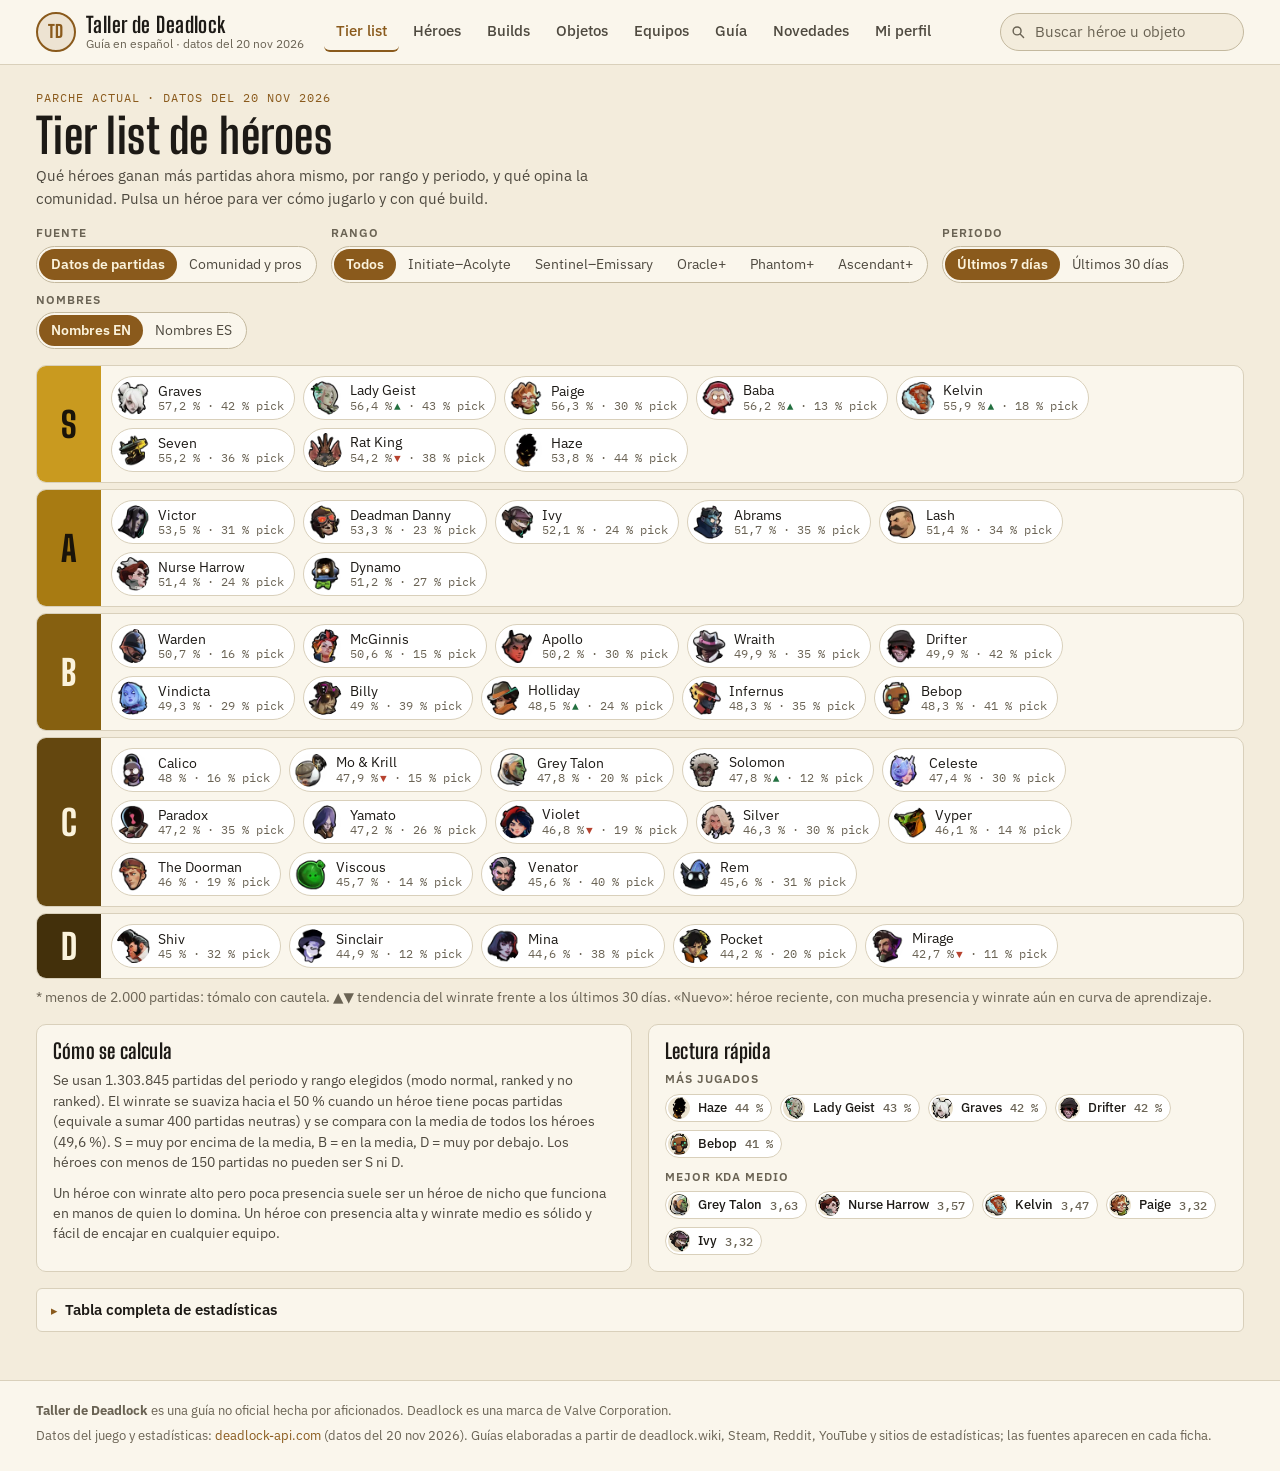
==== index.html @ c569f7ab "Datos del 2026-11-20" ====
<!doctype html>
<html lang="es">
<head>
<meta charset="utf-8">
<meta name="viewport" content="width=device-width, initial-scale=1, viewport-fit=cover">
<style>:root{padding-top:env(safe-area-inset-top,0px);padding-bottom:env(safe-area-inset-bottom,0px)}body{margin:0}img{max-width:100%}[hidden]{display:none!important}</style>
<title>Taller de Deadlock</title>
<link rel="icon" href="assets/icono.ico">
<meta name="description" content="Tier list, builds, composiciones de equipo y guías de héroes de Deadlock en español, con datos del parche actual.">
<link rel="preconnect" href="https://fonts.googleapis.com">
<link rel="preconnect" href="https://fonts.gstatic.com" crossorigin>
<!-- Fuentes sin bloquear el pintado: se aplican al llegar (con display=swap) -->
<link rel="preload" as="style" href="https://fonts.googleapis.com/css2?family=Big+Shoulders+Display:wght@500;600;700;800&family=IBM+Plex+Sans:ital,wght@0,400;0,500;0,600;1,400&family=IBM+Plex+Mono:wght@400;500&display=swap" onload="this.onload=null;this.rel='stylesheet'">
<noscript><link rel="stylesheet" href="https://fonts.googleapis.com/css2?family=Big+Shoulders+Display:wght@500;600;700;800&family=IBM+Plex+Sans:ital,wght@0,400;0,500;0,600;1,400&family=IBM+Plex+Mono:wght@400;500&display=swap"></noscript>
<style>
/* ============================================================
   Taller de Deadlock — estilos
   Concepto: tablero de taller noir años 30: tinta verde-negra, latón y pergamino.
   Los tres colores de las categorías del juego (arma, vitalidad, espíritu) son
   identidad fija y siempre van acompañados de texto o icono.
   ============================================================ */
:root {
  color-scheme: dark;
  --bg: #121715;
  --bg-2: #181f1c;
  --bg-3: #212a26;
  --bg-4: #2a3530;
  --linea: #2e3a34;
  --linea-2: #3b4942;
  --fg: #ece4d2;
  --fg-2: #bdb5a4;
  --fg-3: #9a9482;
  --laton: #d9ad4e;
  --laton-2: #f0c972;
  --laton-bg: rgba(217, 173, 78, 0.12);
  --cobre: #c4703d;
  --arma: #c97d2d;
  --vit: #2a9c8c;
  --esp: #9a7de3;
  --arma-bg: rgba(201, 125, 45, 0.16);
  --vit-bg: rgba(42, 156, 140, 0.16);
  --esp-bg: rgba(154, 125, 227, 0.16);
  --tier-s: #e8bd55;
  --tier-a: #c99a3e;
  --tier-b: #a97f36;
  --tier-c: #86652f;
  --tier-d: #64502a;
  --tier-fg-claro: #1a1409;
  --sobre-laton: #1a1409;
  --tier-b-fg: #1a1409;
  --tier-fg-oscuro: #f3e7c6;
  --ok: #58b27a;
  --aviso: #d9a441;
  --mal: #dc735f;
  --sombra: 0 10px 30px rgba(0, 0, 0, 0.35);
  --icono-bg: #1b221e;
  --movil: #6f9cf2;
  --movil-bg: rgba(111, 156, 242, 0.16);
  --radio: 10px;
  --radio-s: 6px;
  --f-display: 'Big Shoulders Display', 'Oswald', 'Arial Narrow', Impact, sans-serif;
  --f-body: 'IBM Plex Sans', 'Segoe UI', system-ui, -apple-system, sans-serif;
  --f-mono: 'IBM Plex Mono', ui-monospace, 'Cascadia Mono', Consolas, monospace;
  --ancho: 1240px;
  --barra-alto: 64px;
}
@media (prefers-color-scheme: light) {
  :root:not([data-theme="dark"]) {
    color-scheme: light;
    --bg: #f3ecdc; --bg-2: #faf6ec; --bg-3: #ffffff; --bg-4: #ebe3d0;
    --linea: #d9d0bb; --linea-2: #c4b99f;
    --fg: #1d1a16; --fg-2: #4e493f; --fg-3: #6a6354;
    --laton: #8a5a1c; --laton-2: #6e4612; --laton-bg: rgba(138, 90, 28, 0.12);
    --cobre: #a3542a;
    --arma: #b85a0a; --vit: #0a8a5c; --esp: #6a3fc4;
    --arma-bg: rgba(184, 90, 10, 0.12); --vit-bg: rgba(10, 138, 92, 0.12); --esp-bg: rgba(106, 63, 196, 0.12);
    --tier-s: #c99a1f; --tier-a: #a87b12; --tier-b: #866010; --tier-c: #64470f; --tier-d: #43300b;
    --tier-fg-claro: #1a1409; --tier-fg-oscuro: #fbf3dc; --sobre-laton: #fbf3dc; --tier-b-fg: #fbf3dc;
    --movil: #2d5fc4; --movil-bg: rgba(45, 95, 196, 0.12);
    --ok: #237040; --aviso: #8f6210; --mal: #b7432f;
    --sombra: 0 10px 30px rgba(60, 40, 10, 0.12);
  }
}
:root[data-theme="light"] {
  color-scheme: light;
  --bg: #f3ecdc; --bg-2: #faf6ec; --bg-3: #ffffff; --bg-4: #ebe3d0;
  --linea: #d9d0bb; --linea-2: #c4b99f;
  --fg: #1d1a16; --fg-2: #4e493f; --fg-3: #6a6354;
  --laton: #8a5a1c; --laton-2: #6e4612; --laton-bg: rgba(138, 90, 28, 0.12);
  --cobre: #a3542a;
  --arma: #b85a0a; --vit: #0a8a5c; --esp: #6a3fc4;
  --arma-bg: rgba(184, 90, 10, 0.12); --vit-bg: rgba(10, 138, 92, 0.12); --esp-bg: rgba(106, 63, 196, 0.12);
  --tier-s: #c99a1f; --tier-a: #a87b12; --tier-b: #866010; --tier-c: #64470f; --tier-d: #43300b;
  --tier-fg-claro: #1a1409; --tier-fg-oscuro: #fbf3dc; --sobre-laton: #fbf3dc; --tier-b-fg: #fbf3dc;
  --movil: #2d5fc4; --movil-bg: rgba(45, 95, 196, 0.12);
  --ok: #237040; --aviso: #8f6210; --mal: #b7432f;
  --sombra: 0 10px 30px rgba(60, 40, 10, 0.12);
}

* { box-sizing: border-box; }
html { height: 100%; -webkit-text-size-adjust: 100%; overflow-x: clip; }
body {
  margin: 0; min-height: 100%;
  background: var(--bg); color: var(--fg);
  font-family: var(--f-body); font-size: 15px; line-height: 1.5;
  /* clip (no hidden): hidden convierte el body en contenedor de scroll y anula la cabecera fija (sticky) */
  overflow-x: clip;
}
body::before { content: ""; position: fixed; inset: 0 0 auto; height: env(safe-area-inset-top, 0px); z-index: 50; background: var(--bg-2); }
h1, h2, h3, h4 { font-family: var(--f-display); font-weight: 700; letter-spacing: 0.01em; line-height: 1.05; margin: 0; text-wrap: balance; }
h1 { font-size: clamp(2rem, 4vw, 3rem); }
h2 { font-size: clamp(1.5rem, 2.6vw, 2.1rem); }
h3 { font-size: 1.3rem; }
h4 { font-size: 1.05rem; font-family: var(--f-body); font-weight: 600; }
p { margin: 0 0 0.75em; }
a { color: var(--laton); text-decoration: none; }
a:hover { color: var(--laton-2); text-decoration: underline; }
img { max-width: 100%; display: block; }
button, input, select, textarea { font: inherit; color: inherit; }
button { cursor: pointer; }
:focus-visible { outline: 2px solid var(--laton); outline-offset: 2px; }
[hidden] { display: none !important; }
.visually-hidden { position: absolute; width: 1px; height: 1px; overflow: hidden; clip: rect(0 0 0 0); }
.num { font-family: var(--f-mono); font-variant-numeric: tabular-nums; }
.mono { font-family: var(--f-mono); }
.muted { color: var(--fg-3); }
.sec { color: var(--fg-2); }
.pequeno { font-size: 0.85rem; }
.etiqueta { font-size: 0.72rem; text-transform: uppercase; letter-spacing: 0.08em; color: var(--fg-3); font-weight: 600; }

/* ---------- Cabecera ---------- */
.cabecera { position: sticky; top: env(safe-area-inset-top, 0px); z-index: 40; background: var(--bg-2); border-bottom: 1px solid var(--linea); }
.cabecera-interior {
  max-width: var(--ancho); margin: 0 auto; min-height: var(--barra-alto);
  padding-left: max(16px, env(safe-area-inset-left, 0px)); padding-right: max(16px, env(safe-area-inset-right, 0px));
  display: grid; grid-template-columns: auto 1fr auto; align-items: center; gap: 12px 20px;
}
.marca { display: flex; align-items: center; gap: 10px; color: var(--fg); }
.marca:hover { text-decoration: none; }
.marca-sello { display: grid; place-items: center; width: 40px; height: 40px; border: 2px solid var(--laton); border-radius: 50%; font-family: var(--f-display); font-weight: 800; font-size: 1.1rem; color: var(--laton); background: var(--laton-bg); letter-spacing: 0.02em; }
.marca-texto { display: flex; flex-direction: column; line-height: 1.1; }
.marca-nombre { font-family: var(--f-display); font-weight: 700; font-size: 1.35rem; letter-spacing: 0.02em; }
.marca-sub { font-size: 0.72rem; color: var(--fg-3); }
.nav { display: flex; gap: 2px; overflow-x: auto; scrollbar-width: none; -ms-overflow-style: none; }
.nav::-webkit-scrollbar { display: none; }
.nav a { padding: 8px 12px; border-radius: var(--radio-s); color: var(--fg-2); font-weight: 500; white-space: nowrap; border-bottom: 2px solid transparent; }
.nav a:hover { color: var(--fg); background: var(--bg-3); text-decoration: none; }
.nav a.activo { color: var(--laton); border-bottom-color: var(--laton); background: transparent; }
.cabecera-acciones { position: relative; }
.buscador { display: flex; align-items: center; gap: 8px; padding: 6px 10px; border: 1px solid var(--linea-2); border-radius: 999px; background: var(--bg); color: var(--fg-3); min-width: 180px; }
.buscador:focus-within { border-color: var(--laton); color: var(--fg); }
.buscador input { border: 0; background: transparent; outline: 0; width: 100%; min-width: 0; color: var(--fg); }
.buscador input::placeholder { color: var(--fg-3); }
.buscador-resultados { position: absolute; right: 0; top: calc(100% + 6px); width: min(360px, 92vw); max-height: 60vh; overflow: auto; background: var(--bg-3); border: 1px solid var(--linea-2); border-radius: var(--radio); box-shadow: var(--sombra); padding: 6px; z-index: 60; }
.buscador-resultados a { display: flex; align-items: center; gap: 10px; padding: 6px 8px; border-radius: var(--radio-s); color: var(--fg); }
.buscador-resultados a:hover, .buscador-resultados a.sel { background: var(--bg-4); text-decoration: none; }
.buscador-resultados img { width: 28px; height: 28px; border-radius: 6px; object-fit: cover; }
.buscador-resultados .tipo { margin-left: auto; font-size: 0.72rem; color: var(--fg-3); text-transform: uppercase; letter-spacing: 0.06em; }
@media (max-width: 900px) {
  .cabecera-interior { grid-template-columns: 1fr auto; padding-block: 8px; }
  .cabecera-acciones { grid-row: 1; grid-column: 2; }
  .nav { grid-row: 2; grid-column: 1 / -1; margin: 0 -4px; }
  .marca-sub { display: none; }
  .buscador { min-width: 44px; }
  .buscador input { width: 120px; }
}
@media (max-width: 520px) {
  .buscador input { width: 84px; }
  .marca-nombre { font-size: 1.1rem; }
}

/* ---------- Estructura ---------- */
.vista { max-width: var(--ancho); margin: 0 auto; padding-left: max(16px, env(safe-area-inset-left, 0px)); padding-right: max(16px, env(safe-area-inset-right, 0px)); padding-block: 24px 48px; min-height: 60vh; }
.pie { border-top: 1px solid var(--linea); background: var(--bg-2); color: var(--fg-3); font-size: 0.82rem; }
.pie-interior { max-width: var(--ancho); margin: 0 auto; padding-left: max(16px, env(safe-area-inset-left, 0px)); padding-right: max(16px, env(safe-area-inset-right, 0px)); padding-block: 20px; }
.pie p { margin-bottom: 0.4em; }
.cargando { display: grid; place-items: center; gap: 12px; padding: 80px 0; color: var(--fg-3); }
.cargando-sello { width: 64px; height: 64px; border: 3px solid var(--laton); border-radius: 50%; display: grid; place-items: center; font-family: var(--f-display); font-weight: 800; font-size: 1.6rem; color: var(--laton); animation: latir 1.4s ease-in-out infinite; }
@keyframes latir { 0%, 100% { transform: scale(1); opacity: 1; } 50% { transform: scale(0.94); opacity: 0.7; } }
@media (prefers-reduced-motion: reduce) { .cargando-sello { animation: none; } * { transition: none !important; } }

.seccion { margin-bottom: 36px; }
.seccion-cab { display: flex; flex-wrap: wrap; align-items: end; justify-content: space-between; gap: 8px 16px; margin-bottom: 14px; }
.seccion-cab p { margin: 4px 0 0; color: var(--fg-2); max-width: 70ch; }
.pretitulo { font-family: var(--f-mono); font-size: 0.75rem; color: var(--laton); letter-spacing: 0.08em; text-transform: uppercase; margin-bottom: 4px; }
.intro { max-width: 72ch; color: var(--fg-2); }
.fila { display: flex; flex-wrap: wrap; gap: 8px; align-items: center; }
.fila.entre { justify-content: space-between; }
.col { display: flex; flex-direction: column; gap: 8px; }
.grid-2 { display: grid; grid-template-columns: repeat(auto-fit, minmax(300px, 1fr)); gap: 16px; }
.grid-3 { display: grid; grid-template-columns: repeat(auto-fit, minmax(260px, 1fr)); gap: 16px; }
.grid-2 > *, .grid-3 > * { min-width: 0; }

/* ---------- Controles ---------- */
.controles { display: flex; flex-wrap: wrap; gap: 8px 14px; align-items: center; margin-bottom: 16px; }
.control { display: flex; flex-direction: column; gap: 4px; min-width: 0; max-width: 100%; }
.segmento { display: inline-flex; border: 1px solid var(--linea-2); border-radius: 999px; padding: 2px; background: var(--bg-2); max-width: 100%; overflow-x: auto; scrollbar-width: none; }
.segmento button { border: 0; background: transparent; padding: 5px 12px; border-radius: 999px; color: var(--fg-2); font-size: 0.88rem; white-space: nowrap; }
.segmento button:hover { color: var(--fg); }
.segmento button.activo { background: var(--laton); color: var(--sobre-laton); font-weight: 600; }
.segmento button.activo.r-weapon { background: var(--arma); color: #fff; }
.segmento button.activo.r-vitality { background: var(--vit); color: #fff; }
.segmento button.activo.r-spirit { background: var(--esp); color: #fff; }
.select, .entrada { border: 1px solid var(--linea-2); border-radius: var(--radio-s); background: var(--bg-2); color: var(--fg); padding: 6px 10px; min-width: 0; }
.entrada:focus, .select:focus { border-color: var(--laton); outline: 0; }
textarea.entrada { resize: vertical; min-height: 60px; width: 100%; }
.boton { display: inline-flex; align-items: center; gap: 6px; border: 1px solid var(--linea-2); border-radius: var(--radio-s); background: var(--bg-3); color: var(--fg); padding: 7px 14px; font-weight: 500; line-height: 1.2; }
.boton:hover { border-color: var(--laton); color: var(--laton-2); text-decoration: none; }
.boton.primario { background: var(--laton); border-color: var(--laton); color: var(--sobre-laton); font-weight: 600; }
.boton.primario:hover { background: var(--laton-2); color: var(--sobre-laton); }
.boton.peligro:hover { border-color: var(--mal); color: var(--mal); }
.boton.mini { padding: 3px 8px; font-size: 0.8rem; }
.boton:disabled { opacity: 0.5; cursor: not-allowed; }
.chip { display: inline-flex; align-items: center; gap: 6px; padding: 3px 10px; border-radius: 999px; font-size: 0.78rem; font-weight: 600; border: 1px solid var(--linea-2); background: var(--bg-3); color: var(--fg-2); white-space: nowrap; }
.chip.r-weapon { color: var(--arma); background: var(--arma-bg); border-color: transparent; }
.chip.r-vitality { color: var(--vit); background: var(--vit-bg); border-color: transparent; }
.chip.r-spirit { color: var(--esp); background: var(--esp-bg); border-color: transparent; }
.chip.laton { color: var(--laton); background: var(--laton-bg); border-color: transparent; }
.chip.ok { color: var(--ok); } .chip.mal { color: var(--mal); } .chip.aviso { color: var(--aviso); }
.chip.boton-chip { cursor: pointer; }
.chip.boton-chip.activo { background: var(--laton); color: var(--sobre-laton); border-color: var(--laton); }
.r-weapon { --c: var(--arma); --c-bg: var(--arma-bg); }
.r-vitality { --c: var(--vit); --c-bg: var(--vit-bg); }
.r-spirit { --c: var(--esp); --c-bg: var(--esp-bg); }
.texto-arma { color: var(--arma); } .texto-vit { color: var(--vit); } .texto-esp { color: var(--esp); }

/* ---------- Tarjetas y tablas ---------- */
.tarjeta { background: var(--bg-2); border: 1px solid var(--linea); border-radius: var(--radio); padding: 16px; min-width: 0; }
.tarjeta.elevada { background: var(--bg-3); }
.tarjeta h3 { margin-bottom: 8px; }
.tarjeta .etiqueta { margin-bottom: 6px; }
.tabla-env { overflow-x: auto; }
.tabla { width: 100%; border-collapse: collapse; font-size: 0.9rem; }
.tabla th, .tabla td { padding: 7px 10px; text-align: left; border-bottom: 1px solid var(--linea); vertical-align: middle; }
.tabla th { font-size: 0.72rem; text-transform: uppercase; letter-spacing: 0.06em; color: var(--fg-3); font-weight: 600; }
.tabla td.num, .tabla th.num { text-align: right; }
.tabla tr:hover td { background: var(--bg-3); }
.tabla tr.clicable { cursor: pointer; }
.barra { position: relative; height: 8px; background: var(--bg-4); border-radius: 4px; overflow: hidden; min-width: 60px; }
.barra > i { position: absolute; inset: 0 auto 0 0; background: var(--c, var(--laton)); border-radius: 4px; }
.barra.centro > i { left: 50%; transform-origin: left; }
.barra.centro::after { content: ""; position: absolute; left: 50%; top: -2px; bottom: -2px; width: 1px; background: var(--fg-3); }
.medidor { display: grid; grid-template-columns: 96px 1fr auto; align-items: center; gap: 10px; font-size: 0.88rem; }
.medidor .barra { height: 10px; }
.insignia { display: inline-grid; place-items: center; min-width: 26px; height: 26px; padding: 0 6px; border-radius: 6px; font-family: var(--f-display); font-weight: 800; font-size: 1.05rem; letter-spacing: 0.04em; }
.t-S { background: var(--tier-s); color: var(--tier-fg-claro); }
.t-A { background: var(--tier-a); color: var(--tier-fg-claro); }
.t-B { background: var(--tier-b); color: var(--tier-b-fg); }
.t-C { background: var(--tier-c); color: var(--tier-fg-oscuro); }
.t-D { background: var(--tier-d); color: var(--tier-fg-oscuro); }
.t-sin { background: var(--bg-4); color: var(--fg-3); }
.vacio { padding: 28px; text-align: center; color: var(--fg-3); border: 1px dashed var(--linea-2); border-radius: var(--radio); }
.aviso-caja { padding: 10px 14px; border-left: 3px solid var(--aviso); background: var(--bg-3); border-radius: 0 var(--radio-s) var(--radio-s) 0; color: var(--fg-2); font-size: 0.9rem; }
.nota-caja { padding: 10px 14px; border-left: 3px solid var(--laton); background: var(--bg-3); border-radius: 0 var(--radio-s) var(--radio-s) 0; color: var(--fg-2); font-size: 0.9rem; }
details.plegable { border: 1px solid var(--linea); border-radius: var(--radio-s); background: var(--bg-2); }
details.plegable > summary { cursor: pointer; padding: 10px 14px; font-weight: 600; list-style: none; display: flex; align-items: center; gap: 8px; }
details.plegable > summary::before { content: "▸"; color: var(--laton); font-size: 0.8rem; transition: transform 0.15s; }
details.plegable[open] > summary::before { transform: rotate(90deg); }
details.plegable > summary::-webkit-details-marker { display: none; }
details.plegable > .contenido { padding: 0 14px 14px; }
.tabs { display: flex; gap: 4px; flex-wrap: wrap; border-bottom: 1px solid var(--linea); margin-bottom: 16px; }
.tabs button { border: 0; background: transparent; color: var(--fg-2); padding: 8px 12px; border-bottom: 2px solid transparent; margin-bottom: -1px; font-weight: 500; }
.tabs button.activo { color: var(--laton); border-bottom-color: var(--laton); }
.tabs button:hover { color: var(--fg); }

/* ---------- Héroes: chips, tarjetas, grid ---------- */
.heroe-chip { display: inline-flex; align-items: center; gap: 8px; padding: 4px 10px 4px 4px; border-radius: 999px; background: var(--bg-3); border: 1px solid var(--linea); color: var(--fg); font-size: 0.86rem; font-weight: 500; }
.heroe-chip:hover { border-color: var(--laton); text-decoration: none; background: var(--bg-4); }
.heroe-chip img { width: 30px; height: 30px; border-radius: 50%; object-fit: cover; background: var(--bg-4); }
.heroe-chip .num { color: var(--fg-3); font-size: 0.78rem; }
.heroe-chip.mini img { width: 22px; height: 22px; }
.heroe-chip.mini { padding: 2px 8px 2px 2px; font-size: 0.8rem; }
.icono-heroe { width: 36px; height: 36px; border-radius: 50%; object-fit: cover; background: var(--bg-4); }
.grid-heroes { display: grid; grid-template-columns: repeat(auto-fill, minmax(150px, 1fr)); gap: 12px; }
.tarjeta-heroe { position: relative; display: block; border-radius: var(--radio); overflow: hidden; background: var(--bg-3); border: 1px solid var(--linea); color: var(--fg); aspect-ratio: 3 / 4; }
.tarjeta-heroe img { width: 100%; height: 100%; object-fit: cover; object-position: top; transition: transform 0.25s; }
.tarjeta-heroe:hover img { transform: scale(1.04); }
.tarjeta-heroe:hover { text-decoration: none; border-color: var(--laton); }
.tarjeta-heroe .velo { position: absolute; inset: auto 0 0 0; padding: 36px 10px 10px; background: linear-gradient(to top, rgba(10, 12, 11, 0.95), rgba(10, 12, 11, 0.6) 55%, transparent); color: #f1ead9; }
.tarjeta-heroe .nombre { font-family: var(--f-display); font-weight: 700; font-size: 1.25rem; line-height: 1; }
.tarjeta-heroe .rol { font-size: 0.75rem; color: #c9c1ae; margin-top: 2px; }
.tarjeta-heroe .esquina { position: absolute; top: 8px; left: 8px; right: 40px; display: flex; flex-wrap: wrap; gap: 4px; }
.tarjeta-heroe .esquina-der { position: absolute; top: 8px; right: 8px; }
.arquetipo { display: inline-flex; align-items: center; gap: 5px; font-size: 0.72rem; font-weight: 600; text-transform: uppercase; letter-spacing: 0.05em; padding: 2px 8px; border-radius: 999px; background: rgba(0, 0, 0, 0.55); color: #fff; }
.arquetipo i { width: 8px; height: 8px; border-radius: 50%; background: var(--c, #fff); display: inline-block; }
.arq-arma { --c: var(--arma); } .arq-espiritu { --c: var(--esp); } .arq-vitalidad { --c: var(--vit); } .arq-hibrido { --c: var(--laton); }

/* ---------- Tier list ---------- */
.tier-tabla { display: flex; flex-direction: column; gap: 6px; }
.tier-fila { display: grid; grid-template-columns: 64px 1fr; border: 1px solid var(--linea); border-radius: var(--radio); background: var(--bg-2); overflow: hidden; }
.tier-letra { display: grid; place-items: center; font-family: var(--f-display); font-weight: 800; font-size: 2.2rem; letter-spacing: 0.02em; }
.tier-heroes { display: flex; flex-wrap: wrap; gap: 8px; padding: 10px; }
.tier-heroes:empty::after { content: "Ningún héroe en este nivel"; color: var(--fg-3); font-size: 0.85rem; padding: 6px; }
.tier-chip { display: inline-flex; align-items: center; gap: 8px; padding: 4px 10px 4px 4px; border-radius: 999px; background: var(--bg-3); border: 1px solid var(--linea); color: var(--fg); font-size: 0.86rem; }
.tier-chip:hover { border-color: var(--laton); text-decoration: none; }
.tier-chip img { width: 34px; height: 34px; border-radius: 50%; object-fit: cover; }
.tier-chip .datos { display: flex; flex-direction: column; line-height: 1.15; }
.tier-chip .datos .num { font-size: 0.72rem; color: var(--fg-3); }
.tier-chip .delta { font-size: 0.7rem; margin-left: 2px; }
.delta.sube { color: var(--ok); } .delta.baja { color: var(--mal); }
@media (max-width: 600px) { .tier-fila { grid-template-columns: 44px 1fr; } .tier-letra { font-size: 1.7rem; } .tier-chip .datos .num { display: none; } }

/* ---------- Página de héroe ---------- */
.heroe-cab { display: grid; grid-template-columns: 220px 1fr; gap: 24px; align-items: start; margin-bottom: 24px; }
.heroe-cab .carta { border-radius: var(--radio); overflow: hidden; border: 1px solid var(--linea); background: var(--bg-3); aspect-ratio: 3 / 4; }
.heroe-cab .carta img { width: 100%; height: 100%; object-fit: cover; object-position: top; }
.heroe-cab h1 { font-size: clamp(2.2rem, 5vw, 3.4rem); }
.heroe-cab .alias { color: var(--fg-3); font-family: var(--f-display); font-size: 1.3rem; font-weight: 500; }
.heroe-cab .rol-linea { color: var(--laton); font-weight: 600; margin: 4px 0 8px; }
.kpis { display: grid; grid-template-columns: repeat(auto-fit, minmax(110px, 1fr)); gap: 8px; margin-top: 12px; }
.kpi { background: var(--bg-2); border: 1px solid var(--linea); border-radius: var(--radio-s); padding: 8px 10px; }
.kpi .etiqueta { margin-bottom: 2px; }
.kpi .valor { font-family: var(--f-display); font-size: 1.5rem; font-weight: 700; line-height: 1; }
.kpi .valor small { font-size: 0.8rem; font-family: var(--f-body); color: var(--fg-3); font-weight: 400; }
@media (max-width: 700px) { .heroe-cab { grid-template-columns: 1fr; } .heroe-cab .carta { max-width: 220px; } }
.subnav { position: sticky; top: calc(var(--barra-alto) + env(safe-area-inset-top, 0px)); z-index: 30; background: var(--bg); padding: 6px 0; margin-bottom: 16px; display: flex; gap: 4px; overflow-x: auto; scrollbar-width: none; border-bottom: 1px solid var(--linea); }
.subnav::-webkit-scrollbar { display: none; }
.subnav a { padding: 6px 10px; border-radius: 999px; white-space: nowrap; color: var(--fg-2); font-size: 0.88rem; }
.subnav a:hover { background: var(--bg-3); text-decoration: none; color: var(--fg); }
@media (max-width: 900px) { .subnav { top: calc(var(--barra-alto) + 44px + env(safe-area-inset-top, 0px)); } }
.bloque { scroll-margin-top: 130px; margin-bottom: 32px; }
.bloque > h2 { margin-bottom: 12px; display: flex; align-items: baseline; gap: 10px; }
.bloque > h2 .sub { font-family: var(--f-body); font-size: 0.85rem; color: var(--fg-3); font-weight: 400; }
.arquetipo-panel { display: grid; grid-template-columns: 1.1fr 1fr; gap: 20px; }
@media (max-width: 800px) { .arquetipo-panel { grid-template-columns: 1fr; } }
.arquetipo-grande { display: flex; align-items: center; gap: 14px; margin-bottom: 12px; }
.arquetipo-grande .sello { width: 64px; height: 64px; border-radius: 50%; display: grid; place-items: center; border: 3px solid var(--c, var(--laton)); color: var(--c, var(--laton)); font-family: var(--f-display); font-weight: 800; font-size: 1.6rem; background: var(--c-bg, var(--laton-bg)); }
.arquetipo-grande .titulo { font-family: var(--f-display); font-size: 1.7rem; font-weight: 700; line-height: 1; }
.arquetipo-grande .titulo small { display: block; font-family: var(--f-body); font-size: 0.8rem; color: var(--fg-3); font-weight: 400; margin-top: 4px; }
.escalado { display: flex; flex-direction: column; gap: 8px; }
.fases { display: grid; grid-template-columns: repeat(3, 1fr); gap: 12px; }
.fase { background: var(--bg-2); border: 1px solid var(--linea); border-radius: var(--radio); padding: 14px; border-top: 3px solid var(--laton); }
.fase .etiqueta { color: var(--laton); margin-bottom: 6px; }
.fase p { font-size: 0.92rem; color: var(--fg-2); margin: 0; }
@media (max-width: 800px) { .fases { grid-template-columns: 1fr; } }
.habilidades { display: grid; grid-template-columns: repeat(auto-fit, minmax(260px, 1fr)); gap: 12px; }
.habilidad { background: var(--bg-2); border: 1px solid var(--linea); border-radius: var(--radio); padding: 14px; display: flex; flex-direction: column; gap: 8px; min-width: 0; }
.habilidad .cab { display: flex; gap: 10px; align-items: center; }
.habilidad .cab img { width: 48px; height: 48px; border-radius: 8px; background: var(--icono-bg); border: 1px solid var(--linea-2); }
/* Los iconos de habilidad son glifos blancos sobre transparente: siempre sobre fondo oscuro, también en tema claro */
.orden-paso img, .pa-boton img, .popular img[src*="abilities"], .secuencia img { background: var(--icono-bg) !important; }
.habilidad .cab .tecla { font-family: var(--f-mono); font-size: 0.72rem; color: var(--fg-3); }
.habilidad .cab .nombre { font-family: var(--f-display); font-size: 1.25rem; font-weight: 700; line-height: 1; }
.habilidad .cab .nombre small { display: block; font-family: var(--f-body); font-size: 0.75rem; color: var(--fg-3); font-weight: 400; margin-top: 3px; }
.habilidad .metas { display: flex; flex-wrap: wrap; gap: 6px; }
.habilidad .desc { font-size: 0.9rem; color: var(--fg-2); white-space: pre-line; }
.habilidad .mejoras { display: grid; gap: 4px; font-size: 0.84rem; }
.habilidad .mejora { display: grid; grid-template-columns: 44px 1fr; gap: 8px; padding: 5px 8px; background: var(--bg); border-radius: var(--radio-s); border: 1px solid var(--linea); }
.habilidad .mejora .pa { font-family: var(--f-mono); color: var(--laton); font-size: 0.78rem; white-space: nowrap; }
.habilidad .importantes { display: flex; flex-wrap: wrap; gap: 4px 12px; font-size: 0.82rem; color: var(--fg-2); }
.habilidad .importantes b { color: var(--fg); font-weight: 600; }
.atr { padding: 0 4px; border-radius: 4px; font-weight: 600; white-space: nowrap; }
.atr-SpiritDamage, .atr-TechPower, .atr-SpiritPower, .atr-Spirit { color: var(--esp); }
.atr-WeaponDamage, .atr-BulletDamage, .atr-Weapon, .atr-FireRate, .atr-BulletResist { color: var(--arma); }
.atr-Healing, .atr-Health, .atr-Heal, .atr-Lifesteal, .atr-BonusHealth, .atr-Vitality, .atr-HealthRegen, .atr-SpiritResist { color: var(--vit); }
.atr-Stun, .atr-Slow, .atr-Silence, .atr-Disarm, .atr-Root, .atr-Immobilize, .atr-Knockdown, .atr-Sleep, .atr-Knockup { color: var(--cobre); }
.orden-hab { display: flex; flex-wrap: wrap; gap: 6px; align-items: center; }
.orden-paso { display: inline-flex; flex-direction: column; align-items: center; gap: 3px; width: 56px; }
.orden-paso img { width: 40px; height: 40px; border-radius: 8px; border: 1px solid var(--linea-2); background: var(--bg-4); }
.orden-paso .n { font-family: var(--f-mono); font-size: 0.68rem; color: var(--fg-3); }
.orden-paso .nivel { font-size: 0.68rem; color: var(--laton); font-weight: 600; }
.orden-paso.desbloqueo img { border-color: var(--laton); }
.build-fases { display: grid; grid-template-columns: repeat(auto-fit, minmax(280px, 1fr)); gap: 12px; }
.build-fase { background: var(--bg-2); border: 1px solid var(--linea); border-radius: var(--radio); padding: 12px 14px; min-width: 0; }
.build-fase .cab { display: flex; justify-content: space-between; align-items: baseline; margin-bottom: 8px; gap: 8px; }
.build-fase .cab .etiqueta { color: var(--laton); }
.item-fila { display: grid; grid-template-columns: 44px 1fr; gap: 10px; padding: 7px 0; border-top: 1px solid var(--linea); align-items: start; }
.item-fila:first-of-type { border-top: 0; }
.item-fila img { width: 44px; height: 44px; border-radius: 8px; border: 2px solid var(--c, var(--linea-2)); background: var(--bg-4); cursor: pointer; }
.item-fila .nombre { font-weight: 600; display: flex; flex-wrap: wrap; gap: 4px 8px; align-items: baseline; cursor: pointer; }
.item-fila .nombre .coste { font-family: var(--f-mono); font-size: 0.75rem; color: var(--fg-3); font-weight: 400; }
.item-fila .porque { font-size: 0.86rem; color: var(--fg-2); margin-top: 2px; }
.obj-mini { display: inline-flex; align-items: center; gap: 6px; padding: 3px 8px 3px 3px; border-radius: 999px; background: var(--bg-3); border: 1px solid var(--linea); font-size: 0.82rem; cursor: pointer; color: var(--fg); }
.obj-mini img { width: 26px; height: 26px; border-radius: 6px; border: 1.5px solid var(--c, var(--linea-2)); }
.obj-mini:hover { border-color: var(--laton); }
.populares { display: grid; gap: 6px; }
.popular { display: grid; grid-template-columns: 36px 1fr 64px 64px; gap: 10px; align-items: center; font-size: 0.86rem; }
.popular img { width: 36px; height: 36px; border-radius: 8px; border: 1.5px solid var(--c, var(--linea-2)); cursor: pointer; }
.popular .nombre { cursor: pointer; }
.popular .barra { height: 6px; margin-top: 4px; }
.lista-heroes-mini { display: grid; gap: 6px; }
.vs { display: grid; grid-template-columns: auto 1fr auto; gap: 10px; align-items: center; font-size: 0.88rem; padding: 4px 0; }
.vs .porque { color: var(--fg-2); font-size: 0.84rem; }
.fuentes { font-size: 0.85rem; }
.fuentes li { margin-bottom: 4px; }
.videos { display: grid; grid-template-columns: repeat(auto-fit, minmax(260px, 1fr)); gap: 10px; }
.video { background: var(--bg-2); border: 1px solid var(--linea); border-radius: var(--radio-s); padding: 10px 12px; font-size: 0.88rem; }
.video a { font-weight: 600; }
.video .meta { color: var(--fg-3); font-size: 0.78rem; }
.stats-base { display: grid; grid-template-columns: repeat(auto-fit, minmax(150px, 1fr)); gap: 8px; }
.stat { display: flex; justify-content: space-between; gap: 8px; padding: 6px 10px; background: var(--bg-2); border: 1px solid var(--linea); border-radius: var(--radio-s); font-size: 0.88rem; }
.stat b { font-family: var(--f-mono); font-weight: 500; }
.build-com { background: var(--bg-2); border: 1px solid var(--linea); border-radius: var(--radio); padding: 12px 14px; }
.build-com .cab { display: flex; flex-wrap: wrap; justify-content: space-between; gap: 6px 12px; align-items: baseline; margin-bottom: 8px; }
.build-com .cab b { font-size: 1.02rem; }
.build-com .cat { margin: 6px 0; }
.build-com .cat .etiqueta { margin-bottom: 4px; }
.build-com .objs { display: flex; flex-wrap: wrap; gap: 4px; }
.build-com .objs img { width: 34px; height: 34px; border-radius: 7px; border: 1.5px solid var(--c, var(--linea-2)); cursor: pointer; background: var(--bg-4); }

/* ---------- Objetos ---------- */
.grid-objetos { display: grid; grid-template-columns: repeat(auto-fill, minmax(150px, 1fr)); gap: 10px; }
.obj-tile { display: flex; gap: 10px; align-items: center; padding: 8px; border-radius: var(--radio-s); background: var(--bg-2); border: 1px solid var(--linea); border-left: 3px solid var(--c, var(--linea-2)); cursor: pointer; text-align: left; min-width: 0; color: var(--fg); }
.obj-tile:hover { border-color: var(--laton); border-left-color: var(--c, var(--laton)); }
.obj-tile img { width: 44px; height: 44px; border-radius: 8px; background: var(--bg-4); flex-shrink: 0; }
.obj-tile .nombre { font-weight: 600; font-size: 0.88rem; line-height: 1.2; }
.obj-tile .sub { font-size: 0.75rem; color: var(--fg-3); font-family: var(--f-mono); }
.obj-tile .nombre-es { font-size: 0.74rem; color: var(--fg-3); }
.tienda { display: grid; grid-template-columns: repeat(3, 1fr); gap: 12px; }
.tienda-col { min-width: 0; padding: 10px; border-radius: var(--radio); background: var(--bg-2); border: 1px solid var(--linea); border-top: 3px solid var(--c, var(--linea-2)); }
.tienda-col .etiqueta { margin-bottom: 8px; }
@media (max-width: 760px) { .tienda { grid-template-columns: 1fr; } }
.panel { position: fixed; inset: 0; z-index: 70; display: grid; grid-template-columns: 1fr min(520px, 100%); }
.panel .fondo { background: rgba(0, 0, 0, 0.5); }
.panel .cuerpo { background: var(--bg-2); border-left: 1px solid var(--linea-2); overflow: auto; padding: 20px max(16px, env(safe-area-inset-right, 0px)) 40px 20px; padding-top: calc(20px + env(safe-area-inset-top, 0px)); box-shadow: var(--sombra); }
@media (max-width: 640px) { .panel { grid-template-columns: 1fr; grid-template-rows: 1fr auto; } .panel .fondo { min-height: 10vh; } .panel .cuerpo { max-height: 90vh; border-left: 0; border-top: 1px solid var(--linea-2); border-radius: 16px 16px 0 0; padding-left: max(16px, env(safe-area-inset-left, 0px)); } }
.panel .cerrar { float: right; border: 0; background: var(--bg-3); border-radius: 50%; width: 36px; height: 36px; font-size: 1.2rem; color: var(--fg-2); }
.panel .cerrar:hover { color: var(--fg); background: var(--bg-4); }
.obj-detalle .cab { display: flex; gap: 14px; align-items: center; margin-bottom: 12px; }
.obj-detalle .cab img { width: 72px; height: 72px; border-radius: 12px; border: 2px solid var(--c, var(--linea-2)); background: var(--bg-4); }
.obj-detalle h2 { font-size: 1.8rem; }
.obj-detalle .stats-lista { display: grid; grid-template-columns: repeat(auto-fit, minmax(160px, 1fr)); gap: 6px; margin: 10px 0; }
.obj-detalle .desc { white-space: pre-line; color: var(--fg-2); font-size: 0.92rem; }
.obj-detalle h4, .obj-detalle h3.sub { margin: 14px 0 6px; color: var(--laton); font-size: 1.05rem; font-family: var(--f-body); font-weight: 600; }
.etiquetas-obj { display: flex; flex-wrap: wrap; gap: 4px; }
.etiquetas-obj .chip { font-size: 0.72rem; }

/* ---------- Builds (creador) ---------- */
.builds-lista { display: grid; grid-template-columns: repeat(auto-fill, minmax(280px, 1fr)); gap: 12px; }
.build-tarjeta { background: var(--bg-2); border: 1px solid var(--linea); border-radius: var(--radio); padding: 12px 14px; display: flex; gap: 12px; align-items: center; cursor: pointer; min-width: 0; }
.build-tarjeta:hover { border-color: var(--laton); }
.build-tarjeta img { width: 48px; height: 48px; border-radius: 50%; object-fit: cover; }
.build-tarjeta .info { min-width: 0; flex: 1; }
.build-tarjeta .info b { display: block; overflow: hidden; text-overflow: ellipsis; white-space: nowrap; }
.build-tarjeta .info small { color: var(--fg-3); }
.builder { display: grid; grid-template-columns: minmax(0, 1fr); gap: 24px; }
.builder .pa-tablero { max-width: 900px; }
.builder-cab { display: grid; grid-template-columns: auto 1fr; gap: 14px; align-items: center; margin-bottom: 16px; }
.builder-cab img { width: 64px; height: 64px; border-radius: 50%; object-fit: cover; }
.builder-cab input.titulo { font-family: var(--f-display); font-size: 1.6rem; font-weight: 700; width: 100%; background: transparent; border: 0; border-bottom: 1px dashed var(--linea-2); padding: 2px 0; }
.builder-cab input.titulo:focus { outline: 0; border-bottom-color: var(--laton); }
.pa-tablero { display: grid; gap: 10px; }
.pa-botones { display: grid; grid-template-columns: repeat(4, 1fr); gap: 8px; }
.pa-boton { border: 1px solid var(--linea-2); background: var(--bg-2); border-radius: var(--radio-s); padding: 8px 6px; display: flex; flex-direction: column; align-items: center; gap: 4px; color: var(--fg); min-width: 0; }
.pa-boton img { width: 44px; height: 44px; border-radius: 8px; background: var(--bg-4); }
.pa-boton .nombre { font-size: 0.74rem; text-align: center; line-height: 1.15; max-width: 100%; overflow: hidden; text-overflow: ellipsis; }
.pa-boton .nivel { font-family: var(--f-mono); font-size: 0.72rem; color: var(--laton); }
.pa-boton:hover { border-color: var(--laton); }
.pa-boton:disabled { opacity: 0.45; cursor: not-allowed; }
.pa-boton.pendiente { border-style: dashed; }
.secuencia { display: flex; flex-wrap: wrap; gap: 6px; min-height: 60px; padding: 8px; background: var(--bg); border: 1px dashed var(--linea-2); border-radius: var(--radio-s); }
.secuencia .orden-paso { cursor: pointer; }
.secuencia .orden-paso:hover img { border-color: var(--mal); }
.resumen-pa { display: flex; flex-wrap: wrap; gap: 6px 14px; font-size: 0.85rem; color: var(--fg-2); }
.categorias { display: grid; gap: 12px; }
.categoria { background: var(--bg-2); border: 1px solid var(--linea); border-radius: var(--radio); padding: 12px 14px; }
.categoria .cab { display: flex; gap: 8px; align-items: center; margin-bottom: 8px; }
.categoria .cab input { flex: 1; width: 0; background: transparent; border: 0; border-bottom: 1px dashed var(--linea-2); font-weight: 600; padding: 2px 0; min-width: 0; }
.categoria .cab input:focus { outline: 0; border-bottom-color: var(--laton); }
.categoria .total { font-family: var(--f-mono); font-size: 0.78rem; color: var(--fg-3); white-space: nowrap; }
.categoria .items { display: grid; gap: 6px; }
.cat-item { display: grid; grid-template-columns: 40px 1fr auto; gap: 8px; align-items: start; padding: 6px; background: var(--bg); border: 1px solid var(--linea); border-radius: var(--radio-s); }
.cat-item img { width: 40px; height: 40px; border-radius: 8px; border: 2px solid var(--c, var(--linea-2)); cursor: pointer; }
.cat-item .nombre { font-weight: 600; font-size: 0.9rem; }
.cat-item .nombre .coste { font-family: var(--f-mono); font-size: 0.72rem; color: var(--fg-3); font-weight: 400; margin-left: 6px; }
.cat-item textarea { width: 100%; border: 0; background: transparent; border-bottom: 1px dashed var(--linea); font-size: 0.84rem; color: var(--fg-2); resize: vertical; min-height: 24px; padding: 2px 0; }
.cat-item textarea:focus { outline: 0; border-bottom-color: var(--laton); }
.cat-item .acciones { display: flex; flex-direction: column; gap: 4px; }
.cat-item .acciones button { border: 0; background: var(--bg-3); border-radius: 6px; width: 28px; height: 26px; color: var(--fg-2); font-size: 0.85rem; }
.cat-item .acciones button:hover { color: var(--fg); background: var(--bg-4); }
.ranuras { display: grid; grid-template-columns: repeat(3, 1fr); gap: 8px; }
.ranura { padding: 8px 10px; border-radius: var(--radio-s); background: var(--c-bg); border: 1px solid transparent; font-size: 0.82rem; }
.ranura b { color: var(--c); font-family: var(--f-display); font-size: 1.3rem; display: block; line-height: 1; }
.catalogo { display: grid; grid-template-rows: auto auto 1fr; gap: 10px; height: 100%; min-height: 0; }
.catalogo .lista { overflow: auto; display: grid; grid-template-columns: repeat(auto-fill, minmax(150px, 1fr)); gap: 8px; align-content: start; }
.modal { position: fixed; inset: 0; z-index: 80; display: grid; place-items: center; padding: max(16px, env(safe-area-inset-left, 0px)); background: rgba(0, 0, 0, 0.55); }
.modal .caja { background: var(--bg-2); border: 1px solid var(--linea-2); border-radius: var(--radio); width: min(900px, 100%); max-height: min(85vh, 900px); display: flex; flex-direction: column; box-shadow: var(--sombra); overflow: hidden; }
.modal .caja > .cab { display: flex; justify-content: space-between; align-items: center; padding: 12px 16px; border-bottom: 1px solid var(--linea); }
.modal .caja > .contenido { padding: 14px 16px; overflow: auto; min-height: 0; }
.toasts { position: fixed; bottom: calc(16px + env(safe-area-inset-bottom, 0px)); left: 16px; right: 16px; z-index: 90; display: flex; flex-direction: column; align-items: center; gap: 6px; pointer-events: none; }
.toast { background: var(--bg-3); border: 1px solid var(--laton); color: var(--fg); padding: 8px 14px; border-radius: 14px; max-width: 520px; font-size: 0.88rem; box-shadow: var(--sombra); }
.toast.con-accion { pointer-events: auto; display: flex; align-items: center; gap: 10px; padding: 6px 8px 6px 14px; }
.codigo { font-family: var(--f-mono); font-size: 0.78rem; background: var(--bg); border: 1px solid var(--linea); border-radius: var(--radio-s); padding: 10px; word-break: break-all; max-height: 160px; overflow: auto; }

/* ---------- Equipos ---------- */
.armador { display: grid; grid-template-columns: 1fr 1fr; gap: 16px; }
@media (max-width: 800px) { .armador { grid-template-columns: 1fr; } }
.equipo { background: var(--bg-2); border: 1px solid var(--linea); border-radius: var(--radio); padding: 14px; }
.equipo.nuestro { border-top: 3px solid var(--laton); }
.equipo.rival { border-top: 3px solid var(--mal); }
.slots { display: grid; grid-template-columns: repeat(6, 1fr); gap: 6px; margin: 10px 0; }
.slot { aspect-ratio: 1; border-radius: 10px; border: 1px dashed var(--linea-2); background: var(--bg); display: grid; place-items: center; position: relative; overflow: hidden; }
.slot img { width: 100%; height: 100%; object-fit: cover; }
.slot button.quitar { position: absolute; top: 2px; right: 2px; border: 0; background: rgba(0, 0, 0, 0.6); color: #fff; border-radius: 50%; width: 20px; height: 20px; font-size: 0.7rem; line-height: 1; }
.slot .mas { color: var(--fg-3); font-size: 1.4rem; }
.lista-sinergia { display: grid; gap: 4px; font-size: 0.88rem; }
.lista-sinergia .fila-s { display: grid; grid-template-columns: 1fr auto; gap: 8px; align-items: center; padding: 4px 8px; border-radius: var(--radio-s); background: var(--bg); }
.chequeo { display: grid; gap: 4px; font-size: 0.88rem; }
.chequeo div { display: flex; gap: 8px; align-items: center; }
.chequeo .ok { color: var(--ok); } .chequeo .falta { color: var(--aviso); }
.comp-tarjeta { background: var(--bg-2); border: 1px solid var(--linea); border-radius: var(--radio); padding: 14px; display: flex; flex-direction: column; gap: 8px; min-width: 0; }
.comp-tarjeta .heroes { display: flex; flex-wrap: wrap; gap: 4px; }
.comp-tarjeta .heroes img { width: 40px; height: 40px; border-radius: 50%; border: 2px solid var(--linea-2); }
.comp-tarjeta p { font-size: 0.9rem; color: var(--fg-2); margin: 0; }

/* ---------- Guía ---------- */
.guia { display: grid; grid-template-columns: 220px minmax(0, 1fr); gap: 24px; }
.guia .indice { position: sticky; top: calc(var(--barra-alto) + 16px + env(safe-area-inset-top, 0px)); align-self: start; display: flex; flex-direction: column; gap: 2px; font-size: 0.9rem; }
@media (max-width: 800px) { .guia { grid-template-columns: minmax(0, 1fr); } .guia .indice { position: static; flex-direction: row; flex-wrap: wrap; gap: 4px; } }
.prosa { min-width: 0; }
.guia .indice a { padding: 4px 8px; border-radius: var(--radio-s); color: var(--fg-2); }
.guia .indice a:hover { background: var(--bg-3); text-decoration: none; }
.prosa { max-width: 72ch; }
.prosa h2 { margin: 28px 0 10px; scroll-margin-top: 90px; }
.prosa h3 { margin: 18px 0 8px; }
.prosa p, .prosa li { color: var(--fg-2); }
.prosa ul { padding-left: 1.2em; }
.prosa li { margin-bottom: 4px; }
.prosa strong { color: var(--fg); }
.prosa table { font-size: 0.9rem; }
.glosario dt { font-weight: 600; margin-top: 8px; }
.glosario dd { margin: 0; color: var(--fg-2); }
.parche { border-left: 3px solid var(--laton); padding: 8px 14px; margin-bottom: 12px; background: var(--bg-2); border-radius: 0 var(--radio-s) var(--radio-s) 0; }
.parche .fecha { font-family: var(--f-mono); font-size: 0.78rem; color: var(--laton); }
.parche ul { margin: 6px 0 0; padding-left: 1.2em; color: var(--fg-2); font-size: 0.9rem; }

/* ---------- Build por fases (como en el juego: núcleo a la izquierda, situacionales a la derecha) ---------- */
.build-por-fases { display: flex; flex-direction: column; gap: 12px; }
.acciones-build { gap: 8px; }
.linea-juego { display: grid; grid-template-columns: minmax(0, 1fr) auto; gap: 2px 10px; align-items: center; padding: 6px 10px; background: var(--bg); border: 1px dashed var(--linea-2); border-radius: var(--radio-s); }
.linea-juego .etiqueta { margin: 0; grid-column: 1 / -1; }
.linea-juego .texto { font-size: 0.82rem; color: var(--fg); overflow-wrap: anywhere; }
.lineas-categoria { display: grid; gap: 6px; }
.ayuda-juego ol { margin: 0; padding-left: 1.2em; }
.ayuda-juego li { margin-bottom: 4px; }
.fase-fila { display: grid; grid-template-columns: minmax(0, 1fr) minmax(0, 1fr); gap: 12px; align-items: start; }
.fase-fila.sin-opcional { grid-template-columns: minmax(0, 1fr); }
@media (max-width: 960px) { .fase-fila { grid-template-columns: minmax(0, 1fr); } }
.panel-fase { background: var(--bg-2); border: 1px solid var(--linea); border-radius: var(--radio); padding: 0 12px 12px; display: flex; flex-direction: column; gap: 10px; min-width: 0; }
.panel-fase-cab { display: flex; justify-content: space-between; align-items: flex-start; gap: 8px; margin: 0 -12px; padding: 10px 12px; background: var(--bg-3); border-bottom: 2px solid var(--laton); border-radius: var(--radio) var(--radio) 0 0; }
.panel-fase-cab h3 { margin: 0; }
.panel-fase-cab p { margin: 4px 0 0; }
.panel-fase.opcional { border-style: dashed; }
.panel-fase.opcional .panel-fase-cab { border-bottom-color: var(--fg-3); }
.opcional-chip { font-size: 0.66rem; letter-spacing: 0.08em; text-transform: uppercase; color: var(--laton); background: var(--laton-bg); border-color: transparent; vertical-align: middle; }
.compras { display: flex; flex-direction: column; gap: 8px; }
.compra { display: grid; grid-template-columns: 56px minmax(0, 1fr); gap: 10px; padding: 8px; background: var(--bg); border: 1px solid var(--linea); border-left: 3px solid var(--c, var(--linea-2)); border-radius: var(--radio-s); }
.compra.situacional { background: transparent; }
.tile-obj { position: relative; width: 56px; height: 56px; padding: 0; border: 2px solid var(--c, var(--linea-2)); border-radius: 8px; background: var(--c-bg, var(--bg-4)); overflow: hidden; }
.tile-obj img { width: 100%; height: 100%; object-fit: cover; }
.tile-obj .tier { position: absolute; top: 0; right: 0; min-width: 18px; padding: 1px 4px; font-family: var(--f-display); font-weight: 800; font-size: 0.72rem; line-height: 1.2; color: #fff; background: var(--c, var(--fg-3)); border-bottom-left-radius: 6px; }
.tile-obj:hover { border-color: var(--laton); }
.compra-cuerpo { min-width: 0; display: flex; flex-direction: column; gap: 4px; }
.compra-cab { display: flex; flex-wrap: wrap; align-items: baseline; gap: 4px 8px; }
.compra-nombre { border: 0; background: none; padding: 0; color: var(--fg); font-weight: 700; font-size: 0.95rem; text-align: left; }
.compra-nombre:hover { color: var(--laton-2); text-decoration: underline; }
.compra-chip { font-size: 0.72rem; color: var(--laton); background: var(--laton-bg); border-color: transparent; white-space: normal; max-width: 100%; }
.compra p { margin: 0; font-size: 0.86rem; color: var(--fg-2); }
.compra p b { color: var(--fg); font-weight: 600; }
.compra-cuando { color: var(--fg) !important; }
.compra-nota { display: flex; align-items: center; gap: 8px; margin-top: 2px; padding: 4px 6px; border-radius: var(--radio-s); background: var(--bg-2); }
.compra-nota .mono { flex: 1; min-width: 0; font-size: 0.76rem; color: var(--fg-3); overflow-wrap: anywhere; }
.vender .col { gap: 6px; }
.vender-fila { display: grid; grid-template-columns: auto minmax(0, 1fr); gap: 10px; align-items: center; }
@media (max-width: 520px) { .vender-fila { grid-template-columns: minmax(0, 1fr); } }

/* ---------- Plan de mapa ---------- */
.puentes { display: flex; flex-direction: column; gap: 8px; }
.puente { padding: 8px 10px; border-radius: var(--radio-s); background: var(--bg); border: 1px solid var(--linea); border-left: 4px solid var(--c); }
.puente-cab { display: flex; flex-wrap: wrap; align-items: center; gap: 4px 8px; }
.puente-prio { display: inline-grid; place-items: center; width: 24px; height: 24px; border-radius: 50%; background: var(--c); color: #fff; font-weight: 700; font-size: 0.8rem; }
.puente p { margin: 4px 0 0; }
.cronologia { list-style: none; margin: 0; padding: 0; display: flex; flex-direction: column; gap: 0; }
.cronologia li { display: grid; grid-template-columns: 104px minmax(0, 1fr); gap: 10px; padding: 7px 0; border-top: 1px solid var(--linea); font-size: 0.9rem; color: var(--fg-2); }
.cronologia li:first-child { border-top: 0; }
.cron-min { font-weight: 600; color: var(--laton); }
.ruta-grid { display: grid; grid-template-columns: minmax(0, 520px) minmax(0, 1fr); gap: 16px; align-items: start; }
@media (max-width: 800px) { .ruta-grid { grid-template-columns: minmax(0, 1fr); } }
.pasos-ruta { margin: 6px 0 10px; padding-left: 1.3em; }
.pasos-ruta li { margin-bottom: 6px; }
.minimapa { margin: 0; max-width: 520px; width: 100%; position: relative; }
.minimapa svg { display: block; width: 100%; height: auto; aspect-ratio: 1; background: #1f2421; border-radius: var(--radio); border: 1px solid var(--linea-2); }
.boton-mapa { position: absolute; top: 8px; right: 8px; font: inherit; font-size: 12px; font-weight: 600; padding: 5px 10px; border-radius: 999px; border: 1px solid var(--linea-2); background: rgba(13,17,16,.82); color: #f3eee2; cursor: pointer; }
.boton-mapa:hover, .boton-mapa:focus-visible { border-color: var(--laton); }
.mapa-grande .minimapa { max-width: 760px; }
.leyenda-mapa { display: flex; flex-wrap: wrap; gap: 4px 12px; margin-top: 6px; font-size: 0.76rem; color: var(--fg-3); }
.leyenda-mapa span { display: inline-flex; align-items: center; gap: 5px; }
.leyenda-mapa i { display: inline-block; width: 11px; height: 11px; box-sizing: border-box; }

/* ---------- Objetos: cuándo comprar y quién lo compra ---------- */
.cuando-caja { margin-top: 12px; padding: 10px 12px; border-radius: var(--radio-s); background: var(--bg-3); border-left: 3px solid var(--laton); }
.cuando-caja h4, .cuando-caja h3.sub { margin-top: 0 !important; }
.cuando-caja ul { margin: 4px 0 8px; padding-left: 1.2em; }
.lista-compradores { display: flex; flex-direction: column; gap: 4px; }
.comprador { display: grid; grid-template-columns: 10.5rem minmax(0, 1fr); gap: 8px; align-items: center; }

/* ---------- Creador: categorías opcionales ---------- */
.categoria.opcional { border-style: dashed; }
/* Como en el editor del juego: núcleo a la izquierda y su categoría opcional a la derecha */
@media (min-width: 961px) {
  .categorias { grid-template-columns: minmax(0, 1fr) minmax(0, 1fr); align-items: start; }
  .categoria { grid-column: 1; }
  .categoria.opcional { grid-column: 2; }
}
@media (max-width: 960px) { .categoria.opcional { margin-left: 14px; } }
.cat-desc { display: grid; grid-template-columns: minmax(0, 1fr) auto; gap: 6px; align-items: start; margin: 0 0 8px; }
.cat-desc textarea { min-height: 2.6em; font-size: 0.84rem; }
.cat-opciones { display: flex; flex-wrap: wrap; gap: 4px 12px; align-items: center; margin: -2px 0 8px; }
.cat-opciones label { display: inline-flex; align-items: center; gap: 4px; cursor: pointer; color: var(--fg-2); }
.cat-compra { font-size: 0.72rem; color: var(--laton); margin: 2px 0; }
.ficha-dl { display: grid; grid-template-columns: max-content minmax(0, 1fr); gap: 6px 16px; margin: 0 0 12px; max-width: 80ch; }
.ficha-dl dt { font-weight: 600; color: var(--fg); }
.ficha-dl dd { margin: 0; color: var(--fg-2); }
@media (max-width: 640px) { .ficha-dl { grid-template-columns: minmax(0, 1fr); } .ficha-dl dd { margin-bottom: 6px; } }

.lista-aclaracion { margin: 6px 0 0; padding-left: 18px; display: grid; gap: 4px; }
.panel-fase-cab > .num { white-space: nowrap; }

/* ---------- Build por fases: compacto y fácil de calcar ---------- */
.saltos-fase { display: flex; flex-wrap: wrap; align-items: center; gap: 6px; }
.saltos-fase .etiqueta { margin: 0 4px 0 0; }
.saltos-fase a { padding: 6px 12px; border-radius: 999px; border: 1px solid var(--linea-2); color: var(--fg-2); font-size: 0.86rem; }
.saltos-fase a:hover { color: var(--fg); border-color: var(--laton); text-decoration: none; }
.panel-fase, .vender { scroll-margin-top: 130px; }
.orden-compra { display: flex; flex-wrap: wrap; gap: 6px; }
.orden-compra .tile-obj { width: 38px; height: 38px; }
.orden-compra .tile-obj .tier { display: none; }
.panel-fase-cab .muted { color: var(--fg-2); }
.compra-mas summary { cursor: pointer; font-size: 0.8rem; font-weight: 600; color: var(--fg-2); list-style: none; display: inline-flex; align-items: center; gap: 4px; }
.compra-mas summary::-webkit-details-marker { display: none; }
.compra-mas summary::before { content: "▸"; font-size: 0.7rem; transition: transform .15s; }
.compra-mas[open] summary::before { transform: rotate(90deg); }
.compra-mas[open] summary { margin-bottom: 2px; }
.opcional-plegable > summary { list-style: none; cursor: pointer; }
.opcional-plegable > summary::-webkit-details-marker { display: none; }
.opcional-plegable > summary h3::after { content: " ▾"; font-size: 0.8rem; color: var(--fg-3); }
.opcional-plegable:not([open]) > summary h3::after { content: " ▸"; }
.opcional-plegable > summary { margin-bottom: 10px; }
.opcional-plegable:not([open]) > summary { margin-bottom: -12px; border-radius: var(--radio); }
.opcional-plegable > .lineas-categoria, .opcional-plegable > .compras { margin-bottom: 10px; }
.plan-mapa .grid-2 { align-items: start; }
.chip.mal { color: color-mix(in srgb, var(--mal) 78%, var(--fg)); }
.tile-obj .tier { color: #1a1409; }
@media (max-width: 520px) {
  .compra-nota { flex-wrap: wrap; }
  .compra-nota .mono { flex: 1 1 100%; }
  .categoria .cab { flex-wrap: wrap; }
  .categoria .cab input { flex: 1 1 100%; width: auto; font-size: 1rem; }
  .vender-fila { gap: 4px; padding-bottom: 10px; border-bottom: 1px solid var(--linea); }
}

/* ---------- Pantallas táctiles (al final para que no lo pisen las reglas base) ---------- */
@media (pointer: coarse) {
  .boton, .boton.mini, .segmento button, .boton-mapa, .chip.boton-chip, .subnav a, .saltos-fase a { min-height: 40px; }
  .boton.mini { padding: 8px 12px; }
  .segmento button { padding: 8px 14px; }
  .slot button.quitar { width: 32px; height: 32px; font-size: 0.85rem; }
  .cat-item .acciones { gap: 6px; }
  .cat-item .acciones button { width: 38px; height: 36px; }
  .cat-opciones input[type=checkbox] { width: 20px; height: 20px; }
  .cat-opciones label { padding: 6px 0; display: inline-flex; align-items: center; gap: 6px; }
  .compra-mas summary { padding: 6px 0; }
}
.ruta-titulo { font-size: 1.05rem; margin: 0 0 4px; }
.info-mapa { margin: 6px 0 0; min-height: 1.4em; }

/* ---------- Guía del mapa ---------- */
.indice-mapa { margin-bottom: 18px; }
.guia-mapa .seccion { scroll-margin-top: 130px; }
.ficha-dl.compacta { grid-template-columns: 96px minmax(0, 1fr); gap: 4px 10px; }
.lista-ventanas { margin: 6px 0 0; padding-left: 1.3em; display: grid; gap: 4px; }
.tabla td.nowrap { white-space: nowrap; }
.tabla-campamentos td { vertical-align: top; }
.tabla .col-ancha { min-width: 240px; }
/* En móvil, las tablas anchas se leen como tarjetas: cada celda con su etiqueta delante */
@media (max-width: 640px) {
  .tabla-tarjetas, .tabla-tarjetas tbody, .tabla-tarjetas tr, .tabla-tarjetas td { display: block; width: 100%; }
  .tabla-tarjetas thead { display: none; }
  .tabla-tarjetas tr { border: 1px solid var(--linea); border-radius: var(--radio-s); padding: 8px 10px; margin-bottom: 8px; background: var(--bg-2); }
  .tabla-tarjetas td { border: 0; padding: 3px 0; display: grid; grid-template-columns: 104px minmax(0, 1fr); gap: 8px; text-align: left !important; white-space: normal !important; }
  .tabla-tarjetas td::before { content: attr(data-label); font-size: 0.72rem; text-transform: uppercase; letter-spacing: 0.05em; color: var(--fg-3); font-weight: 600; padding-top: 2px; }
  .tabla-tarjetas td:first-child { grid-template-columns: minmax(0, 1fr); }
  .tabla-tarjetas td:first-child::before { display: none; }
  .tabla-tarjetas tr:hover td { background: transparent; }
  .tabla .col-ancha { min-width: 0; }
}

/* ---------- Velocidad: los bloques de la ficha no se maquetan hasta que se acercan a la pantalla ---------- */
.vista .bloque { content-visibility: auto; contain-intrinsic-size: auto 1500px; }
#vista.sin-cv .bloque { content-visibility: visible; }
@media print { .vista .bloque { content-visibility: visible; } }
.subnav a.activo { background: var(--bg-3); color: var(--fg); }
.vacio.cargando { padding: 40px 0; text-align: center; color: var(--fg-3); }
/* Pantallas muy anchas: más sitio para las dos columnas de cada fase */
@media (min-width: 1600px) { :root { --ancho: 1440px; } }

/* ---------- Ajustes de la 2.ª revisión ---------- */
/* Saltos: dejar el título por debajo de las barras fijas (en móvil, cabecera de 2 filas + índice) */
@media (max-width: 900px) {
  .bloque, .panel-fase, .vender { scroll-margin-top: 176px; }
  .prosa h2, .guia-mapa .seccion { scroll-margin-top: 124px; }
}
/* Escritorio: la tira «Ir a» de la build se queda fija bajo el índice de la ficha */
@media (min-width: 901px) {
  .build-por-fases .saltos-fase { position: sticky; top: calc(var(--barra-alto) + 46px + env(safe-area-inset-top, 0px)); z-index: 29; background: var(--bg); padding: 6px 0; }
  .panel-fase, .vender { scroll-margin-top: 176px; }
}
/* Selectores: en pantallas estrechas las opciones bajan de fila en lugar de esconderse */
@media (max-width: 640px) {
  .segmento { flex-wrap: wrap; overflow: visible; border-radius: 16px; }
}
/* Creador */
.cat-item .acciones button.con-texto { width: auto; min-width: 28px; padding: 0 6px; font-size: 0.72rem; }
@media (max-width: 400px) { .categoria.opcional { margin-left: 6px; } .categoria .cab { gap: 6px; } }
/* Panel de objeto: filas alineadas */
.comprador .num { font-family: var(--f-body); }
@media (max-width: 520px) {
  .comprador { grid-template-columns: minmax(0, 1fr); gap: 2px; padding-bottom: 6px; border-bottom: 1px solid var(--linea); }
  .linea-juego { grid-template-columns: minmax(0, 1fr); }
  .linea-juego .copiar { justify-self: start; }
}
/* Guía del mapa */
.guia-mapa .seccion > h2 { margin: 28px 0 10px; }
#gm-otros .grid-3 { grid-template-columns: repeat(auto-fit, minmax(340px, 1fr)); }
#gm-otros .ficha-dl.compacta { grid-template-columns: minmax(0, 1fr); gap: 0; }
#gm-otros .ficha-dl.compacta dt { margin-top: 6px; font-size: 0.78rem; text-transform: uppercase; letter-spacing: 0.04em; color: var(--fg-3); }
@media (max-width: 400px) { #gm-otros .grid-3 { grid-template-columns: minmax(0, 1fr); } }
/* Pantallas táctiles: más objetivos de toque */
@media (pointer: coarse) {
  .compra-nombre { padding: 9px 0; }
  .guia .indice a { min-height: 40px; display: inline-flex; align-items: center; }
  .comprador .heroe-chip { min-height: 36px; }
  .builder-cab .pretitulo a { display: inline-block; padding: 8px 0; }
}
.vacio.cargando { min-height: 60vh; }

/* ---------- Ajustes de la 3.ª revisión ---------- */
@media (max-width: 520px) {
  /* Cabecera de fase: la cifra en su línea y el objetivo a todo el ancho */
  .panel-fase-cab { flex-wrap: wrap; }
  .panel-fase-cab > :first-child { flex: 1 1 100%; }
  .panel-fase-cab > .num { order: -1; font-size: 0.8rem; }
  /* Cronología: el minuto encima del texto */
  .cronologia li { grid-template-columns: minmax(0, 1fr); gap: 2px; }
}
@media (pointer: coarse) { .compra-mas summary { min-height: 40px; padding: 0; } }
/* Guía del mapa: índice fijo en escritorio */
@media (min-width: 901px) {
  .indice-mapa { position: sticky; top: calc(var(--barra-alto) + env(safe-area-inset-top, 0px)); z-index: 29; background: var(--bg); padding: 6px 0; }
  .guia-mapa .seccion { scroll-margin-top: 176px; }
}
/* Pantallas estrechas: la fila del menú avisa de que se desplaza */
@media (max-width: 900px) {
  .nav { mask-image: linear-gradient(90deg, transparent 0, #000 16px, #000 calc(100% - 16px), transparent 100%); -webkit-mask-image: linear-gradient(90deg, transparent 0, #000 16px, #000 calc(100% - 16px), transparent 100%); scroll-padding-inline: 24px; }
}
/* Velocidad: las secciones largas de la guía del mapa no se maquetan hasta acercarse */
.guia-mapa .seccion { content-visibility: auto; contain-intrinsic-size: auto 900px; }

/* ---------- Mi perfil ---------- */
.perfil-cuenta .fila { flex-wrap: nowrap; }
.perfil-cuenta .entrada { min-width: 0; flex: 1 1 260px; max-width: 420px; }
.estado-perfil { margin: -6px 0 12px; }
.perfil-cab { display: flex; gap: 16px; align-items: flex-start; padding: 16px; }
.perfil-cab h2 { margin: 0 0 2px; }
.perfil-cab .control { margin: 10px 0 6px; }
.perfil-avatar { width: 72px; height: 72px; border-radius: var(--radio-s); flex: none; object-fit: cover; border: 1px solid var(--linea); }
.perfil .kpis { grid-template-columns: repeat(auto-fit, minmax(150px, 1fr)); margin-bottom: 8px; }
.perfil .kpi .muted { margin-top: 4px; }
.perfil .seccion { margin-top: 28px; content-visibility: auto; contain-intrinsic-size: auto 1500px; }
@media print { .perfil .seccion { content-visibility: visible; } }
.perfil .seccion > h2 { margin-bottom: 12px; }
.perfil .sub-perfil { margin: 20px 0 8px; }
.perfil-cab .control { align-items: flex-start; }
.perfil-cuenta .control { flex: 1 1 auto; max-width: 560px; gap: 6px; }
.perfil .grid-3 { grid-template-columns: repeat(3, minmax(0, 1fr)); }
.perfil .grid-2 { grid-template-columns: repeat(2, minmax(0, 1fr)); align-items: start; }
@media (max-width: 860px) { .perfil .grid-3, .perfil .grid-2 { grid-template-columns: 1fr; } }
.perfil-heroe .acciones-heroe { margin-top: auto; padding-top: 6px; }
.perfil .tabla .heroe-chip { white-space: nowrap; }
.perfil .tabla td.num { white-space: nowrap; }
.perfil .bloque-cifra { display: block; font-size: 0.78rem; }
.tabla-parejas td:last-child { min-width: 220px; }
.perfil .nota-caja { margin: 0 0 12px; }
.build-perfil.desaconsejado { opacity: 0.85; }
.ajustes-plegable { margin-top: 10px; }
.tabla-perfil .igual { color: var(--fg); }
.perfil-intro { max-width: 75ch; }
.conclusiones { margin: 10px 0 16px; padding-left: 1.4em; display: grid; gap: 8px; max-width: 80ch; }
.conclusiones li::marker { color: var(--laton); font-weight: 700; }
.lista-perfil { margin: 0; padding-left: 1.1em; display: grid; gap: 8px; }
.lista-perfil li > div { margin-top: 2px; }
details.plegable > ul.contenido { padding-left: calc(14px + 1.2em); }
.tabla-perfil .mejor { color: var(--ok); }
.tabla-perfil .peor { color: var(--mal); }
.tabla-perfil small { font-weight: 400; }
.perfil-heroe { display: flex; flex-direction: column; gap: 6px; }
.perfil-heroe p { margin: 0; }
.tier-chip.tuyo { border-color: var(--laton); box-shadow: inset 0 0 0 1px var(--laton); }
.build-perfil { margin-bottom: 12px; }
.build-perfil .fila.entre { flex-wrap: wrap; gap: 8px; }
.build-perfil .compras { margin-top: 10px; }
.ajuste { display: flex; flex-wrap: wrap; align-items: center; gap: 6px 8px; padding: 8px 10px; border: 1px solid var(--linea); border-radius: var(--radio-s); background: var(--bg); }
.ajuste > div { flex-basis: 100%; }
@media (max-width: 520px) {
  .perfil-cab { flex-direction: column; padding: 12px; }
  .perfil-avatar { width: 56px; height: 56px; }
  .perfil-cuenta .fila { flex-wrap: wrap; }
  .perfil-cuenta .entrada { max-width: none; }
  .perfil .kpis { grid-template-columns: repeat(2, minmax(0, 1fr)); }
}
.fuentes-perfil li { overflow-wrap: anywhere; }

/* Barras pareadas del perfil: tú frente a la media de tu nivel */
.pares { display: grid; gap: 10px; margin: 6px 0 8px; }
.pares-leyenda { display: flex; flex-wrap: wrap; gap: 4px 14px; }
.pares-leyenda span::before { content: ""; display: inline-block; width: 10px; height: 10px; border-radius: 2px; margin-right: 6px; vertical-align: -1px; }
.pt-tu::before { background: var(--laton); } .pt-mal::before { background: var(--mal); } .pt-nivel::before { background: var(--fg-3); }
.par { display: grid; grid-template-columns: minmax(110px, 34%) 1fr; gap: 10px; align-items: center; }
.par-barras { display: grid; gap: 3px; }
.barra-par { display: grid; grid-template-columns: 1fr 52px; gap: 6px; align-items: center; }
.barra-par i { display: block; height: 10px; border-radius: 0 3px 3px 0; min-width: 2px; }
.barra-par.tu i { background: var(--laton); } .barra-par.tu.malo i { background: var(--mal); }
.barra-par.nivel i { background: var(--fg-3); opacity: 0.6; }
.barra-par span { font-size: 0.8rem; text-align: right; color: var(--fg-2); }
.barra-par.tu span { color: var(--fg); font-weight: 600; }
.tabla-perfil .peor { color: var(--mal); }
@media (max-width: 520px) { .par { grid-template-columns: 1fr; gap: 4px; } }

/* Mi perfil · segunda revisión */
.indice-perfil { margin: 12px 0 4px; }
.indice-perfil .chip { cursor: pointer; }
.perfil .seccion { scroll-margin-top: 90px; }
@media (max-width: 900px) { .perfil .seccion { scroll-margin-top: 124px; } }
.build-perfil > p { margin-top: 10px; }
.build-perfil.desaconsejado { opacity: 1; border-style: dashed; border-color: var(--aviso); }
.barra-par .marca-peor { color: var(--mal); font-weight: 600; font-size: 0.72rem; }
.barra-par.tu.malo i { background: repeating-linear-gradient(135deg, var(--mal) 0 4px, color-mix(in srgb, var(--mal) 55%, var(--bg-2)) 4px 7px); }
.pt-mal::before { background: repeating-linear-gradient(135deg, var(--mal) 0 3px, color-mix(in srgb, var(--mal) 55%, var(--bg-2)) 3px 5px) !important; }
.tier-de { display: inline-flex; align-items: center; gap: 4px; }
/* Notas del creador: crecen con su texto */
.cat-item textarea, .categoria textarea, textarea.entrada { field-sizing: content; max-height: 14lh; }
/* Tablas convertidas en tarjetas: los chips no se estiran */
@media (max-width: 640px) { .tabla-tarjetas td > * { justify-self: start; max-width: 100%; } }
.tabla td > .fila { min-width: max-content; }
@media (max-width: 520px) { .perfil-cuenta .fila { flex-wrap: nowrap; } .perfil-cuenta .entrada { flex: 1 1 0; } }
@media (pointer: coarse) {
  input, textarea, select { font-size: 16px; }
  .perfil a.heroe-chip { min-height: 36px; }
  .perfil-cab a.pequeno { display: inline-block; padding: 11px 0; }
  .perfil-cuenta .entrada { min-height: 40px; }
  .indice-perfil .chip { min-height: 36px; }
}
@media (pointer: coarse) { .cat-item textarea, .cat-desc textarea, .categoria textarea, .builder textarea { font-size: 16px; } }

/* Final de partida: pasos con ranuras llenas */
.fase-final .pasos-final { margin: 10px 0 0; padding-left: 1.4em; display: grid; gap: 12px; }
.fase-final .paso-final::marker { color: var(--laton); font-weight: 700; }
.fase-final .paso-final .fila { gap: 6px; flex-wrap: wrap; align-items: center; }
.fase-final .paso-final p { margin: 6px 0; }
.fase-final .flecha-final { color: var(--fg-3); font-weight: 700; }
.build-final-completa { margin-top: 14px; padding-top: 10px; border-top: 1px solid var(--linea); }
.build-final-completa .fila { gap: 6px; flex-wrap: wrap; margin-top: 6px; }

/* Selector de estilo de build (arma, espíritu, vitalidad) */
.selector-variante { margin-bottom: 14px; }
.selector-variante .control { align-items: flex-start; }
.selector-variante p { margin: 6px 0 0; max-width: 90ch; }
.selector-variante details { margin-top: 8px; }
/* Botones de variante: el nombre y debajo una insignia corta («★ todos»); bajan de fila si no caben */
.selector-variante .segmento { flex-wrap: wrap; overflow: visible; border-radius: 16px; }
.selector-variante .segmento button { display: inline-flex; flex-direction: column; align-items: flex-start; gap: 1px; border-radius: 12px; text-align: left; line-height: 1.2; }
.selector-variante .marca-var { font-size: 0.72rem; font-weight: 500; opacity: 0.85; }
@media (max-width: 640px) {
  .selector-variante .control { flex-direction: column; align-items: stretch; }
  .selector-variante .segmento { display: flex; flex-direction: column; align-items: stretch; width: 100%; }
  .selector-variante .segmento button { white-space: normal; width: 100%; }
}

.datos-builds { margin: 10px 0 14px; }
.datos-nivel h4 { margin: 0 0 4px; }
.datos-nivel .fila { gap: 6px; flex-wrap: wrap; margin: 4px 0 8px; }
.datos-variante { margin-top: 8px; }

</style>
</head>
<body>
<header class="cabecera" id="cabecera">
  <div class="cabecera-interior">
    <a class="marca" href="#tier" data-ruta="tier" aria-label="Taller de Deadlock, inicio">
      <span class="marca-sello" aria-hidden="true">TD</span>
      <span class="marca-texto"><span class="marca-nombre">Taller de Deadlock</span><span class="marca-sub">Guía en español · <span id="marca-parche">datos del 2026-11-20</span></span></span>
    </a>
    <nav class="nav" id="nav" aria-label="Secciones">
      <a href="#tier" data-ruta="tier">Tier list</a>
      <a href="#heroes" data-ruta="heroes">Héroes</a>
      <a href="#builds" data-ruta="builds">Builds</a>
      <a href="#objetos" data-ruta="objetos">Objetos</a>
      <a href="#equipos" data-ruta="equipos">Equipos</a>
      <a href="#guia" data-ruta="guia">Guía</a>
      <a href="#novedades" data-ruta="novedades">Novedades</a>
      <a href="#perfil" data-ruta="perfil">Mi perfil</a>
    </nav>
    <div class="cabecera-acciones">
      <label class="buscador" for="buscar-global">
        <svg viewBox="0 0 20 20" width="16" height="16" aria-hidden="true"><circle cx="8.5" cy="8.5" r="5.5" fill="none" stroke="currentColor" stroke-width="2"/><path d="M13 13l4.5 4.5" stroke="currentColor" stroke-width="2" stroke-linecap="round"/></svg>
        <input id="buscar-global" type="search" placeholder="Buscar héroe u objeto" autocomplete="off" aria-label="Buscar héroe u objeto">
      </label>
      <div class="buscador-resultados" id="buscar-resultados" hidden></div>
    </div>
  </div>
</header>

<main id="vista" class="vista" aria-live="polite">
  <div class="cargando" id="cargando"><div class="cargando-sello">TD</div><p>Cargando datos del parche…</p></div>
</main>

<footer class="pie">
  <div class="pie-interior">
    <p><strong>Taller de Deadlock</strong> es una guía no oficial hecha por aficionados. Deadlock es una marca de Valve Corporation.</p>
    <p>Datos del juego y estadísticas: <a href="https://api.deadlock-api.com" target="_blank" rel="noopener">deadlock-api.com</a> (<span id="pie-parche">datos del 2026-11-20</span>). Guías elaboradas a partir de deadlock.wiki, Steam, Reddit, YouTube y sitios de estadísticas; las fuentes aparecen en cada ficha.</p>
  </div>
</footer>

<div id="capa-modal" class="capa-modal" hidden></div>
<div id="toasts" class="toasts" aria-live="polite"></div>

<script>
'use strict';
/* ============================================================
   Taller de Deadlock — núcleo: datos, utilidades, router, almacén
   ============================================================ */

const D = { heroes: [], habilidades: {}, objetos: [], stats: null, sinergias: null, builds: null, objStats: null, rangos: [], version: null, guias: {}, meta: null, comps: null, objGuia: {}, parche: null, sistemas: null, itemizacion: null, habStats: null, compras: null, fases: {}, mapa: null, perfil: null, variantes: null, estadBuilds: null };
const IDX = { heroPorId: {}, heroPorClase: {}, heroPorNombre: {}, objPorClase: {}, objPorId: {}, objPorNombre: {} };
const PREF = (() => {
  let p = { nombres: 'en', ventana: '7d', bracket: 'todos', fuenteTier: 'datos' };
  try { p = Object.assign(p, JSON.parse(localStorage.getItem('td_pref') || '{}')); } catch (e) { /* sin almacenamiento */ }
  return p;
})();
function guardarPref() { try { localStorage.setItem('td_pref', JSON.stringify(PREF)); } catch (e) { /* sin almacenamiento */ } }

const RANURAS = { weapon: { nombre: 'Arma', clase: 'r-weapon', arq: 'arma' }, vitality: { nombre: 'Vitalidad', clase: 'r-vitality', arq: 'vitalidad' }, spirit: { nombre: 'Espíritu', clase: 'r-spirit', arq: 'espiritu' } };
const ARQUETIPOS = { arma: { nombre: 'Arma', corto: 'AR', clase: 'arq-arma', desc: 'Daño de disparos y cadencia: objetos de arma (naranja).' }, espiritu: { nombre: 'Espíritu', corto: 'ES', clase: 'arq-espiritu', desc: 'Poder de habilidades: objetos de espíritu (morado).' }, vitalidad: { nombre: 'Vitalidad', corto: 'VI', clase: 'arq-vitalidad', desc: 'Vida, resistencias y sostén: objetos de vitalidad (verde).' }, hibrido: { nombre: 'Híbrido', corto: 'HB', clase: 'arq-hibrido', desc: 'Mezcla equilibrada de arma y espíritu según la partida.' } };
const TIPOS_HEROE = { marksman: 'Tirador', mystic: 'Místico', brawler: 'Luchador', assassin: 'Asesino', support: 'Soporte', tank: 'Tanque' };
const TIERS = ['S', 'A', 'B', 'C', 'D'];

/* ---------- Utilidades DOM y formato ---------- */
// Red de seguridad: el append() nativo escribe como texto los arrays ("url1,url2") y los null ("null").
// Aquí se aplanan y se descartan, igual que hace el().
(() => {
  const nativo = Element.prototype.append;
  Element.prototype.append = function (...hijos) { return nativo.apply(this, hijos.flat(Infinity).filter((x) => x != null && x !== false)); };
})();
const $ = (sel, raiz = document) => raiz.querySelector(sel);
const $$ = (sel, raiz = document) => Array.from(raiz.querySelectorAll(sel));
function esc(s) { return String(s == null ? '' : s).replace(/[&<>"']/g, (c) => ({ '&': '&amp;', '<': '&lt;', '>': '&gt;', '"': '&quot;', "'": '&#39;' }[c])); }
function el(tag, attrs, ...hijos) {
  const e = document.createElement(tag);
  if (attrs) for (const [k, v] of Object.entries(attrs)) {
    if (v == null || v === false) continue;
    if (k === 'class') e.className = v;
    else if (k === 'html') e.innerHTML = v;
    else if (k === 'text') e.textContent = v;
    else if (k.startsWith('on') && typeof v === 'function') e.addEventListener(k.slice(2), v);
    else if (k === 'dataset') Object.assign(e.dataset, v);
    else if (k === 'style' && typeof v === 'object') { for (const [p, val] of Object.entries(v)) { if (val == null) continue; if (p.startsWith('--')) e.style.setProperty(p, val); else e.style[p] = val; } }
    else e.setAttribute(k, v === true ? '' : v);
  }
  for (const h of hijos.flat(Infinity)) { if (h == null || h === false) continue; e.append(h instanceof Node ? h : document.createTextNode(typeof h === 'string' ? traducirNombres(h) : String(h))); }
  return e;
}
const fmtNum = new Intl.NumberFormat('es-ES');
// El formato es-ES no agrupa los números de 4 cifras (2300); aquí se fuerza el punto (2.300).
// Un formateador por nº de decimales: crearlo en cada llamada era lo más caro al pintar.
const FORMATEADORES = new Map();
function fmt(n, dec = 0) {
  if (n == null || Number.isNaN(n)) return '—';
  let f = FORMATEADORES.get(dec);
  if (!f) FORMATEADORES.set(dec, (f = new Intl.NumberFormat('es-ES', { maximumFractionDigits: dec, minimumFractionDigits: 0 })));
  return f.format(n).replace(/^(-?\d)(\d{3})(?=,|$)/, '$1.$2');
}
// Espacio duro antes de «%» para que no se separe del número al partir la línea
function fmtPct(n, dec = 1) { if (n == null) return '—'; return fmt(n, dec) + ' %'; }
function fmtSouls(n) { if (n == null) return '—'; return fmt(n) + ' almas'; }
function fmtFecha(ts) {
  if (!ts) return '—';
  let d;
  if (typeof ts === 'number') d = new Date(ts < 1e12 ? ts * 1000 : ts); // segundos Unix (API) o milisegundos (Date.now)
  else if (/^\d{4}-\d{2}-\d{2}$/.test(ts)) { const [y, m, dd] = ts.split('-').map(Number); d = new Date(y, m - 1, dd); } // fecha de solo día: en hora local
  else d = new Date(ts);
  if (Number.isNaN(d.getTime())) return String(ts);
  return d.toLocaleDateString('es-ES', { day: 'numeric', month: 'short', year: 'numeric' });
}
const ETIQUETAS_OBJ = { dano_arma: 'Daño de arma', dano_espiritu: 'Daño de espíritu', tanque: 'Tanque', curacion: 'Curación', anti_curacion: 'Anticuración', movilidad: 'Movilidad', escape: 'Escape', control: 'Control', anti_control: 'Anticontrol', burst: 'Burst', sostenido: 'Daño sostenido', farmeo: 'Farmeo', linea: 'Línea', soporte: 'Soporte', vision: 'Visión', resistencia_bala: 'Resistencia a balas', resistencia_espiritu: 'Resistencia a espíritu', activo: 'Activo', imbuir: 'Imbuir', late_game: 'Final de partida', early_game: 'Inicio de partida', mid_game: 'Medio de partida' };
function etiquetaObj(t) { return ETIQUETAS_OBJ[t] || String(t).replace(/_/g, ' '); }
function clamp(n, a, b) { return Math.max(a, Math.min(b, n)); }
function sinAcentos(s) { return String(s || '').normalize('NFD').replace(/[̀-ͯ]/g, '').toLowerCase(); }
function uid() { return Date.now().toString(36) + Math.random().toString(36).slice(2, 7); }

/** Texto de la API con marcas {{Clase|texto}} y **negrita** → HTML seguro */
function rico(texto) {
  if (!texto) return '';
  // Caracteres invisibles de unión y la terminación de género «vivo/a» de los textos del juego
  let s = esc(String(texto).replace(/[⁠​]/g, '').replace(/([a-záéíóúñ])\/a\b/g, '$1'));
  s = s.replace(/\{\{([A-Za-z_]+)\|([^}]*)\}\}/g, (m, c, t) => `<span class="atr atr-${esc(c)}">${t}</span>`);
  s = s.replace(/\*\*([^*]+)\*\*/g, '<b>$1</b>');
  // Los textos del juego traen saltos de línea a mitad de frase: si sigue minúscula, es la misma frase
  s = s.replace(/\n(?=[a-záéíóúñ])/g, ' ').replace(/\n/g, '<br>');
  return s;
}

/* ---------- Héroes y objetos ---------- */
function nombreH(h) { if (!h) return '—'; return PREF.nombres === 'es' ? h.nombre : h.nombre_en; }
function nombreAlt(h) { if (!h || h.nombre === h.nombre_en) return ''; return PREF.nombres === 'es' ? h.nombre_en : h.nombre; }
function nombreO(o) { if (!o) return '—'; return PREF.nombres === 'es' ? o.nombre_es : o.nombre; }
/* Con «Nombres ES», los textos (cuándo, por qué, notas, análisis) cambian los nombres en inglés
   de objetos, habilidades y héroes por los del juego en español; también lo que se copia */
let REGEX_ES = null; let MAPA_ES = null;
function traducirNombres(t) {
  if (PREF.nombres !== 'es' || !t || typeof t !== 'string' || !D.objetos.length) return t;
  if (!REGEX_ES) {
    const m = new Map();
    for (const h of D.heroes) if (h.nombre_en && h.nombre && h.nombre_en !== h.nombre) m.set(h.nombre_en, h.nombre);
    for (const id in D.habilidades) for (const a of D.habilidades[id] || []) if (a.nombre_en && a.nombre && a.nombre_en !== a.nombre) m.set(a.nombre_en, a.nombre);
    for (const o of D.objetos) if (o.nombre && o.nombre_es && o.nombre !== o.nombre_es) m.set(o.nombre, o.nombre_es);
    // Nombres cortos que usan las guías y la comunidad («Kevlar», «Titanic»): solo si una palabra identifica un único objeto
    for (const corto of ['Transcendent', 'Kevlar', 'Reverb', 'Titanic', 'Plated', 'Overflow', 'Exposure', 'Locket', 'Crippling', 'Emblem', 'Cultist', 'Boundless']) {
      if (m.has(corto)) continue;
      const cand = D.objetos.filter((o) => o.nombre && o.nombre_es && o.nombre.split(/[\s']+/).includes(corto));
      if (cand.length === 1) m.set(corto, cand[0].nombre_es);
    }
    if (!m.size || !Object.keys(D.habilidades).length) return t;
    const claves = [...m.keys()].sort((a, b) => b.length - a.length).map((k) => k.replace(/[.*+?^${}()|[\]\\]/g, (c) => '\\' + c));
    REGEX_ES = new RegExp('(?<![\\p{L}\\p{N}])(?:' + claves.join('|') + ')(?![\\p{L}\\p{N}])', 'gu');
    MAPA_ES = m;
  }
  return t.replace(REGEX_ES, (x) => MAPA_ES.get(x) || x);
}
function nombreOAlt(o) { if (!o || o.nombre === o.nombre_es) return ''; return PREF.nombres === 'es' ? o.nombre : o.nombre_es; }
function heroe(idOClase) { return IDX.heroPorId[idOClase] || IDX.heroPorClase[idOClase] || IDX.heroPorNombre[sinAcentos(idOClase)] || null; }
function objeto(x) { if (!x) return null; return IDX.objPorClase[x] || IDX.objPorId[x] || IDX.objPorNombre[sinAcentos(x)] || null; }
/** Clases de los objetos con los que se hace (Sharpshooter = Long Range + High-Velocity Rounds) */
function compsDe(o) { return !o ? [] : Array.isArray(o.componentes) && o.componentes.length ? o.componentes : o.componente ? [o.componente] : []; }
function imgH(h, clase = 'icono-heroe') { return el('img', { loading: 'lazy', src: h.imagen.icono, alt: nombreH(h), class: clase, width: 36, height: 36 }); }
function imgO(o, attrs = {}) { return el('img', Object.assign({ loading: 'lazy', src: o.imagen, alt: nombreO(o), class: RANURAS[o.ranura] ? RANURAS[o.ranura].clase : '', title: nombreO(o) + ' · ' + fmtSouls(o.coste) }, attrs)); }
function chipH(h, extra, mini) {
  const a = el('a', { class: 'heroe-chip' + (mini ? ' mini' : ''), href: '#heroe-' + h.clase }, imgH(h, ''), el('span', null, nombreH(h)));
  if (extra != null) a.append(el('span', { class: 'num' }, extra));
  return a;
}
function chipO(o, attrs) {
  const b = el('button', Object.assign({ class: 'obj-mini ' + (RANURAS[o.ranura] ? RANURAS[o.ranura].clase : ''), type: 'button', onclick: () => abrirObjeto(o) }, attrs || {}), imgO(o), el('span', null, nombreO(o)));
  return b;
}
function insigniaTier(t) { return el('span', { class: 'insignia t-' + (t || 'sin'), title: t ? 'Tier ' + t : 'Sin datos suficientes' }, t || '–'); }
function pillArq(arq) { const a = ARQUETIPOS[arq] || ARQUETIPOS.hibrido; return el('span', { class: 'arquetipo ' + a.clase }, el('i'), a.nombre); }
function tipoHeroe(h) { return TIPOS_HEROE[h.tipo] || h.tipo || ''; }

/** Guía de investigación de un héroe (puede no existir) */
function guia(h) { return (h && D.guias && D.guias[h.id]) || null; }
/** Arquetipo principal: de la guía, o deducido de los objetos populares de fase final */
function arquetipoDe(h) {
  const g = guia(h); if (g && g.arquetipo_principal) return g.arquetipo_principal;
  if (!h.populares) return 'hibrido';
  const peso = { weapon: 0, vitality: 0, spirit: 0 };
  for (const p of h.populares.final) { const o = objeto(p.clase); if (o) peso[o.ranura] += p.pick; }
  const total = peso.weapon + peso.vitality + peso.spirit || 1;
  const w = peso.weapon / total, s = peso.spirit / total;
  if (w > 0.5) return 'arma'; if (s > 0.5) return 'espiritu';
  if (Math.abs(w - s) < 0.12) return 'hibrido';
  return w > s ? 'arma' : 'espiritu';
}
/** Estadísticas de un héroe en ventana/bracket */
function statsDe(h, ventana = PREF.ventana, bracket = PREF.bracket) {
  const v = D.stats && D.stats.datos[ventana]; const b = v && v[bracket]; if (!b) return null;
  return b.heroes.find((x) => x.id === h.id) || null;
}
function tierDe(h, ventana, bracket) { const s = statsDe(h, ventana, bracket); return s ? s.tier : null; }
function tierComunidad(h) {
  if (!D.meta || !D.meta.consenso) return null;
  const c = D.meta.consenso.find((x) => x.id === h.id || sinAcentos(x.heroe) === sinAcentos(h.nombre_en) || sinAcentos(x.heroe) === sinAcentos(h.nombre));
  return c ? c.tier : null;
}
function guiaObjeto(o) { return (o && D.objGuia && (D.objGuia[o.clase] || D.objGuia[sinAcentos(o.nombre)])) || null; }

/* ---------- Toasts y modales ---------- */
function toast(msg, ms = 2600) {
  const t = el('div', { class: 'toast' }, msg); $('#toasts').append(t);
  setTimeout(() => t.remove(), ms);
}
/** Aviso con botón «Deshacer» (para acciones que borran algo sin confirmar) */
function toastDeshacer(msg, deshacer, ms = 6000) {
  const t = el('div', { class: 'toast con-accion' }, el('span', null, msg), el('button', { type: 'button', class: 'boton mini', onclick: () => { t.remove(); deshacer(); } }, 'Deshacer'));
  $('#toasts').append(t);
  setTimeout(() => t.remove(), ms);
}
let modalActual = null;
function abrirModal(titulo, contenido, opciones = {}) {
  cerrarModal();
  const caja = el('div', { class: 'caja', role: 'dialog', 'aria-modal': 'true', 'aria-label': titulo });
  const cab = el('div', { class: 'cab' }, el('h3', null, titulo), el('button', { class: 'cerrar boton mini', type: 'button', onclick: cerrarModal, 'aria-label': 'Cerrar' }, '✕'));
  const cont = el('div', { class: 'contenido' }, contenido);
  if (opciones.alto) cont.style.height = opciones.alto;
  caja.append(cab, cont);
  const m = el('div', { class: 'modal', onclick: (e) => { if (e.target === m) cerrarModal(); } }, caja);
  const capa = $('#capa-modal'); capa.innerHTML = ''; capa.append(m); capa.hidden = false; modalActual = m;
  document.body.style.overflow = 'hidden';
  return cont;
}
function cerrarModal() { const capa = $('#capa-modal'); capa.hidden = true; capa.innerHTML = ''; modalActual = null; document.body.style.overflow = ''; }
document.addEventListener('keydown', (e) => { if (e.key === 'Escape') { cerrarModal(); cerrarPanel(); } });

/* ---------- Panel lateral de objeto ---------- */
let panelActual = null;
function cerrarPanel() { if (panelActual) { panelActual.remove(); panelActual = null; document.body.style.overflow = ''; } }
function abrirPanel(contenido, titulo) {
  cerrarPanel();
  const cuerpo = el('div', { class: 'cuerpo', role: 'dialog', 'aria-modal': 'true', tabindex: '-1', 'aria-label': titulo || 'Detalle' }, el('button', { class: 'cerrar', type: 'button', onclick: cerrarPanel, 'aria-label': 'Cerrar' }, '✕'), contenido);
  panelActual = el('div', { class: 'panel' }, el('div', { class: 'fondo', onclick: cerrarPanel }), cuerpo);
  document.body.append(panelActual); document.body.style.overflow = 'hidden';
  cuerpo.focus();
}
function abrirObjeto(o) {
  if (typeof o === 'string') o = objeto(o);
  if (!o) return;
  // El panel usa la guía de objetos y los datos de compra: si aún no han llegado, se abre al llegar
  const necesita = ['objGuia', 'compras', 'fases'];
  if (!hayDatos(necesita)) {
    toast('Cargando la ficha de ' + nombreO(o) + '…', 1800);
    const ruta = rutaActual;
    asegurarDatos(necesita).then(() => { if (rutaActual === ruta) abrirObjeto(o); });
    return;
  }
  const r = RANURAS[o.ranura] || {};
  const g = guiaObjeto(o);
  const st = D.objStats && D.objStats.objetos[o.id];
  const cont = el('div', { class: 'obj-detalle ' + (r.clase || '') });
  cont.append(el('div', { class: 'cab' }, imgO(o), el('div', null,
    el('h2', null, nombreO(o)), nombreOAlt(o) ? el('div', { class: 'muted' }, nombreOAlt(o)) : null,
    el('div', { class: 'fila', style: { marginTop: '6px' } }, el('span', { class: 'chip ' + r.clase }, r.nombre || o.ranura), el('span', { class: 'chip' }, o.tier >= 5 ? 'Solo Street Brawl' : 'Tier ' + o.tier), el('span', { class: 'chip num' }, o.tier >= 5 ? 'no está en partida normal' : fmtSouls(o.coste)), o.activo ? el('span', { class: 'chip laton' }, 'Activo' + (o.enfriamiento ? ' · ' + o.enfriamiento + ' s' : '')) : null, o.imbuir ? el('span', { class: 'chip laton' }, 'Imbuir') : null))));
  if (g && g.resumen) cont.append(el('p', { class: 'sec', style: { fontSize: '1.02rem' } }, g.resumen));
  const stats = o.stats.filter((s) => s.etiqueta !== s.clave);
  if (stats.length) cont.append(el('div', { class: 'stats-lista' }, stats.map((s) => el('div', { class: 'stat' }, el('span', null, s.etiqueta), el('b', null, (s.valor > 0 && !/Penal|Reducci|Penalty|Tiempo|Acumulaci|Frecuencia|Duraci|Enfriamiento/.test(s.etiqueta) ? '+' : '') + fmt(s.valor, 2) + (s.sufijo === 'm' && /esprint|velocidad/i.test(s.etiqueta) ? ' m/s' : s.sufijo))))));
  const bloques = [['Pasiva', o.pasiva || o.descripcion], ['Activa', o.activa]].filter((b) => b[1]);
  for (const [t, txt] of bloques) cont.append(el('h3', { class: 'sub' }, t), el('div', { class: 'desc', html: rico(txt) }));
  // Cuándo comprarlo: dato real (minuto y almas medias) + guía concreta
  const cg = compraGlobal(o.clase);
  if (o.tier < 5 && (cg || (g && g.cuando))) {
    const caja = el('section', { class: 'cuando-caja' }, el('h3', { class: 'sub' }, 'Cuándo comprarlo'));
    if (cg) caja.append(el('p', { class: 'pequeno' }, 'En partidas reales se compra de media hacia el ', el('b', { class: 'num' }, 'min ' + fmt(cg.min, 1)), ', cuando se llevan unas ', el('b', { class: 'num' }, fmt(cg.almas) + ' almas'), ' acumuladas (14 días, todos los héroes).'));
    // La primera frase de la guía («Media global min X con…») repite el párrafo de datos de arriba
    let cuandoG = g && g.cuando ? String(g.cuando) : '';
    if (cg && cuandoG) cuandoG = cuandoG.replace(/^Media global:?\s*(?:min(?:uto)?\s*)?[\d,]+ con ~?[\d.]+ almas(?:\s*\([^)]*\))?[;.,]\s*/, '').replace(/^([a-záéíóúñ])/, (m) => m.toUpperCase());
    if (cuandoG) caja.append(el('p', { class: 'sec' }, cuandoG));
    if (g && (g.senales || []).length) caja.append(el('div', { class: 'etiqueta' }, 'Señales para comprarlo'), el('ul', { class: 'sec pequeno' }, g.senales.map((s) => el('li', null, s))));
    if (g && g.no_comprar_si) caja.append(el('p', { class: 'sec pequeno' }, el('b', null, 'No lo compres si: '), g.no_comprar_si));
    if (g && g.vender) caja.append(el('p', { class: 'sec pequeno' }, el('b', null, 'Vender o mejorar: '), g.vender));
    if (g && g.nota_juego) caja.append(lineaJuego('Nota para el juego', g.nota_juego));
    cont.append(caja);
  }
  if (g) {
    if (g.para_que) cont.append(el('h3', { class: 'sub' }, 'Para qué sirve'), el('p', { class: 'sec' }, g.para_que));
    if (g.contra) cont.append(el('h3', { class: 'sub' }, 'Especialmente bueno contra'), el('p', { class: 'sec' }, g.contra));
    if (g.etiquetas && g.etiquetas.length) cont.append(el('div', { class: 'etiquetas-obj', style: { marginTop: '8px' } }, g.etiquetas.map((t) => el('span', { class: 'chip' }, etiquetaObj(t)))));
  }
  const comps = compsDe(o).map(objeto).filter(Boolean);
  if (comps.length) cont.append(el('h3', { class: 'sub' }, 'Se mejora desde'), el('div', { class: 'fila' }, comps.map((c) => chipO(c))));
  const mejoras = D.objetos.filter((x) => compsDe(x).includes(o.clase));
  if (mejoras.length) cont.append(el('h3', { class: 'sub' }, 'Se puede mejorar a'), el('div', { class: 'fila' }, mejoras.map((m) => chipO(m))));
  if (st) cont.append(el('h3', { class: 'sub' }, 'Uso en los últimos 14 días'), el('div', { class: 'fila', style: { gap: '14px' } }, el('span', null, 'Gana el ', el('b', { class: 'num' }, fmtPct(st.wr)), ' de las partidas en que se compra'), el('span', null, 'Partidas ', el('b', { class: 'num' }, fmt(st.partidas)))));
  // Quién lo compra y cuándo (datos reales por héroe); si no hay, los objetos populares por fase
  const porHeroe = [];
  for (const h of D.heroes) { const x = compraDe(h, o.clase); if (x && x.pick >= 3) porHeroe.push({ h, ...x }); }
  porHeroe.sort((a, b) => b.pick - a.pick);
  if (porHeroe.length) {
    cont.append(el('h3', { class: 'sub' }, 'Quién lo compra y cuándo'), el('div', { class: 'lista-compradores' }, porHeroe.slice(0, 10).map((c) => el('div', { class: 'comprador' }, chipH(c.h, fmtPct(c.pick, 0), true),
      el('span', { class: 'num pequeno sec' }, 'min ' + c.min.toFixed(1).replace('.', ',') + ' · ~' + fmt(c.almas) + ' almas' + (c.vendido >= 50 && c.venta_min ? ' · se vende hacia el min ' + fmt(c.venta_min, 0) : ''))))));
  } else {
    const compradores = [];
    for (const h of D.heroes) { if (!h.populares) continue; let mejor = 0; for (const f of ['inicio', 'medio', 'final']) for (const p of h.populares[f]) if (p.clase === o.clase && p.pick > mejor) mejor = p.pick; if (mejor >= 15) compradores.push({ h, pick: mejor }); }
    compradores.sort((a, b) => b.pick - a.pick);
    if (compradores.length) cont.append(el('h3', { class: 'sub' }, 'Quién lo compra más'), el('div', { class: 'fila' }, compradores.slice(0, 10).map((c) => chipH(c.h, fmtPct(c.pick, 0), true))));
  }
  // Builds del Taller que lo recomiendan (por fase), con enlace a la ficha del héroe
  const enTaller = [];
  for (const h of D.heroes) {
    const f = typeof fasesDe === 'function' ? fasesDe(h) : null; if (!f) continue;
    for (const fa of f.fases || []) {
      const nombreFase = ({ inicial: 'inicial', media: 'media', avanzada: 'avanzada' })[fa.fase] || fa.fase;
      if ((fa.nucleo || []).some((e) => e.clase === o.clase)) enTaller.push({ h, txt: 'núcleo, fase ' + nombreFase });
      else if ((fa.situacionales || []).some((e) => e.clase === o.clase)) enTaller.push({ h, txt: 'situacional, fase ' + nombreFase });
    }
  }
  if (enTaller.length) {
    const vistos = new Set(); const unicos = enTaller.filter((x) => (vistos.has(x.h.id) ? false : vistos.add(x.h.id)));
    cont.append(el('h3', { class: 'sub' }, 'Lo recomiendan las builds del Taller'), el('div', { class: 'lista-compradores' }, unicos.slice(0, 14).map((x) => el('div', { class: 'comprador' }, chipH(x.h, null, true), el('span', { class: 'pequeno sec' }, x.txt)))),
      unicos.length > 14 ? el('p', { class: 'muted pequeno' }, 'Y ' + (unicos.length - 14) + ' héroes más.') : '');
  }
  cont.append(el('div', { style: { marginTop: '16px' } }, el('a', { class: 'boton mini', href: '#objetos', onclick: cerrarPanel }, 'Ver todos los objetos')));
  abrirPanel(cont, nombreO(o));
}

/* ---------- Almacén de builds del usuario ---------- */
const ALMACEN = {
  clave: 'td_builds', lista: [], db: null, uid: null, coleccion: null, listo: false,
  cargarLocal() { try { this.lista = JSON.parse(localStorage.getItem(this.clave) || '[]'); } catch (e) { this.lista = []; } },
  guardarLocal() { try { localStorage.setItem(this.clave, JSON.stringify(this.lista)); } catch (e) { /* sin almacenamiento */ } },
  async conectar() {
    if (!window.claude || typeof window.claude.use !== 'function') return;
    try {
      const [db, user] = await Promise.all([window.claude.use('db'), window.claude.use('user')]);
      if (!db || !user) return;
      const id = await user.id(); if (!id) return;
      this.db = db; this.uid = id; this.coleccion = db.doc('data/users/' + id + '/perfil').collection('builds');
      const snap = await this.coleccion.get();
      const remotas = snap.docs.filter((d) => d.exists).map((d) => d.data());
      // Fusión: la copia más reciente de cada build gana; las locales sin copia remota se suben
      const porId = {}; for (const b of this.lista) porId[b.id] = b;
      for (const r of remotas) { if (!porId[r.id] || (r.actualizado || 0) >= (porId[r.id].actualizado || 0)) porId[r.id] = r; }
      this.lista = Object.values(porId); this.guardarLocal();
      for (const b of this.lista) if (!remotas.find((r) => r.id === b.id)) await this.coleccion.doc(b.id).set(b).catch(() => {});
      this.listo = true;
      document.dispatchEvent(new CustomEvent('builds-cambiadas'));
    } catch (e) { /* sin db: seguimos en local */ }
  },
  obtener(id) { return this.lista.find((b) => b.id === id) || null; },
  async guardar(b) {
    b.actualizado = Date.now();
    const i = this.lista.findIndex((x) => x.id === b.id); if (i >= 0) this.lista[i] = b; else this.lista.unshift(b);
    this.guardarLocal();
    if (this.coleccion) await this.coleccion.doc(b.id).set(JSON.parse(JSON.stringify(b))).catch(() => {});
    document.dispatchEvent(new CustomEvent('builds-cambiadas'));
  },
  async borrar(id) {
    this.lista = this.lista.filter((b) => b.id !== id); this.guardarLocal();
    if (this.coleccion) await this.coleccion.doc(id).delete().catch(() => {});
    document.dispatchEvent(new CustomEvent('builds-cambiadas'));
  },
};
function codificarBuild(b) { return btoa(unescape(encodeURIComponent(JSON.stringify(b)))); }
function decodificarBuild(c) {
  try {
    const b = JSON.parse(decodeURIComponent(escape(atob(c.trim()))));
    if (!b || !b.heroe || !Array.isArray(b.categorias)) return null;
    b.categorias = b.categorias.map((cat) => ({ nombre: String((cat && cat.nombre) || 'Objetos'), descripcion: String((cat && cat.descripcion) || ''), opcional: cat && cat.opcional != null ? !!cat.opcional : undefined, objetos: Array.isArray(cat && cat.objetos) ? cat.objetos.filter((x) => x && objeto(x.clase)).map((x) => ({ clase: x.clase, nota: String(x.nota || '') })) : [] }));
    b.desbloqueo = Array.isArray(b.desbloqueo) ? b.desbloqueo.filter((x) => [1, 2, 3, 4].includes(x)) : [];
    b.orden = Array.isArray(b.orden) ? b.orden.filter((x) => x && [1, 2, 3, 4].includes(x.h)).map((x) => ({ h: x.h, pa: [1, 2, 5].includes(x.pa) ? x.pa : 1 })) : [];
    // Lista exacta de puntos (builds nuevas); si viene vacía o rota, se usa desbloqueo + orden
    const accP = Array.isArray(b.puntos) ? accionesDePuntos(b.puntos) : [];
    if (accP.length) fijarSecuencia(b, accP); else delete b.puntos;
    b.nombre = String(b.nombre || 'Build importada'); b.notas = String(b.notas || '');
    return b;
  } catch (e) { /* código inválido */ }
  return null;
}
async function copiar(texto) {
  texto = traducirNombres(texto);
  try { await navigator.clipboard.writeText(texto); toast('Copiado al portapapeles'); return true; } catch (e) {
    // Segundo intento: método clásico (funciona donde la API moderna está bloqueada)
    try {
      const oculto = el('textarea', { style: { position: 'fixed', top: '-1000px', opacity: '0' } }, texto);
      document.body.append(oculto); oculto.select();
      const ok = document.execCommand('copy'); oculto.remove();
      if (ok) { toast('Copiado al portapapeles'); return true; }
    } catch (e2) { /* sigue al cuadro manual */ }
    const ta = el('textarea', { class: 'entrada', style: { width: '100%', height: '120px' } }, texto);
    abrirModal('Copia el texto', el('div', null, el('p', { class: 'sec' }, 'Tu navegador no permite copiar automáticamente. Selecciónalo y cópialo:'), ta)); ta.select(); return false;
  }
}

/* ---------- Sinergias ---------- */
function sinergiaPar(a, b, linea) {
  if (!D.sinergias) return null;
  const lista = linea ? D.sinergias.parejas_linea : D.sinergias.parejas;
  return lista.find((p) => (p.a === a && p.b === b) || (p.a === b && p.b === a)) || null;
}
function counterPar(h, e, linea) {
  if (!D.sinergias) return null;
  const lista = linea ? D.sinergias.counters_linea : D.sinergias.counters;
  return lista.find((p) => p.h === h && p.e === e) || null;
}
function mejoresSinergias(h, n = 8, linea = false) {
  if (!D.sinergias) return [];
  const lista = linea ? D.sinergias.parejas_linea : D.sinergias.parejas;
  return lista.filter((p) => (p.a === h.id || p.b === h.id) && p.n >= 100).map((p) => ({ otro: heroe(p.a === h.id ? p.b : p.a), wr: p.wr, n: p.n })).filter((x) => x.otro).sort((a, b) => b.wr - a.wr).slice(0, n);
}
function mejoresCounters(h, n = 8, linea = false) {
  if (!D.sinergias) return { gana: [], pierde: [] };
  const lista = linea ? D.sinergias.counters_linea : D.sinergias.counters;
  const filas = lista.filter((p) => p.h === h.id && p.n >= 100).map((p) => ({ otro: heroe(p.e), wr: p.wr, n: p.n })).filter((x) => x.otro).sort((a, b) => b.wr - a.wr);
  return { gana: filas.slice(0, n), pierde: filas.slice(-n).reverse() };
}

/* ---------- Router ---------- */
const RUTAS = {};
let rutaActual = '';
function tokenRuta() { const h = (location.hash || '#tier').slice(1); try { return decodeURIComponent(h) || 'tier'; } catch (e) { return 'tier'; } }
function ir(token) { if (location.hash !== '#' + token) location.hash = token; else render(); }
let rutaPintada = '';
function render() {
  const token = tokenRuta();
  const [base, ...resto] = token.split('-');
  const param = resto.join('-');
  const vista = RUTAS[base] || RUTAS.tier;
  rutaActual = token;
  const raiz = $('#vista'); raiz.innerHTML = '';
  // Solo al cambiar de sección: un repintado de la misma (al llegar datos) no cierra lo que el lector abrió
  if (token !== rutaPintada) { cerrarPanel(); cerrarModal(); }
  rutaPintada = token;
  // Si la sección necesita datos que aún no han llegado, se espera a ellos (solo a esos) y se vuelve a pintar
  const necesita = datosDeRuta(token);
  if (!hayDatos(necesita)) {
    const activaN = token.startsWith('build-perfil-') ? 'perfil' : ({ heroe: 'heroes', build: 'builds', objeto: 'objetos' }[base] || base);
    $$('#nav a').forEach((a) => a.classList.toggle('activo', a.dataset.ruta === activaN));
    raiz.append(el('div', { class: 'vacio cargando' }, 'Cargando…'));
    asegurarDatos(necesita).then(() => { if (rutaActual === token) render(); });
    return;
  }
  try { const out = vista(param, token); if (out) raiz.append(out); } catch (e) { console.error(e); raiz.append(el('div', { class: 'vacio' }, 'No se pudo mostrar esta sección. ', el('a', { href: '#tier' }, 'Volver al inicio'))); }
  const activa = token.startsWith('build-perfil-') ? 'perfil' : ({ heroe: 'heroes', build: 'builds', objeto: 'objetos' }[base] || base);
  $$('#nav a').forEach((a) => a.classList.toggle('activo', a.dataset.ruta === activa));
  const navActivo = $('#nav a.activo'); if (navActivo && navActivo.scrollIntoView) { try { navActivo.scrollIntoView({ inline: 'center', block: 'nearest' }); } catch (e) { /* nada */ } }
  restaurarScroll(token);
}
window.addEventListener('hashchange', render);

/* Al volver atrás, cada sección vuelve a donde estabas: la posición se guarda en la entrada del historial,
   anclada a la primera sección visible (las secciones largas usan content-visibility y su altura cambia al repintar) */
let guardarScrollDesde = 0;
/* Repintar la misma sección sin mover lo que el lector tiene delante (p. ej. al cambiar de variante de build):
   el elemento «sel» queda a la misma altura, los plegables con data-clave abiertos siguen abiertos
   y el foco vuelve al botón activo si estaba dentro */
let anclaRepintado = null;
function repintarAnclado(sel) {
  const e = document.querySelector('#vista ' + sel);
  const act = document.activeElement;
  anclaRepintado = { sel, top: e ? e.getBoundingClientRect().top : null, foco: !!(e && act && e.contains(act)),
    abiertos: [...document.querySelectorAll('#vista details[data-clave]')].filter((d) => d.open).map((d) => d.dataset.clave) };
  render();
}
function restaurarScroll(token) {
  const st = history.state;
  guardarScrollDesde = Date.now() + 700;
  if (anclaRepintado) {
    const a = anclaRepintado; anclaRepintado = null;
    document.querySelectorAll('#vista details[data-clave]').forEach((d) => { if (a.abiertos.includes(d.dataset.clave)) d.open = true; });
    const fijar = () => { const e = document.querySelector('#vista ' + a.sel); if (e && a.top != null) { const dy = e.getBoundingClientRect().top - a.top; if (Math.abs(dy) > 1) window.scrollBy(0, dy); } };
    fijar(); requestAnimationFrame(() => { fijar(); requestAnimationFrame(fijar); });
    if (a.foco) { const b = document.querySelector('#vista ' + a.sel + ' .segmento button.activo'); if (b) try { b.focus({ preventScroll: true }); } catch (e) { /* nada */ } }
    return;
  }
  if (!(st && st.ruta === token && (st.ancla || st.y))) { window.scrollTo({ top: 0 }); return; }
  const saltar = () => {
    if (st.ancla) {
      const h = [...document.querySelectorAll('#vista .seccion > h2')].find((x) => x.textContent === st.ancla.h2);
      if (h) { window.scrollTo({ top: window.scrollY + h.parentElement.getBoundingClientRect().top - st.ancla.off }); return; }
    }
    window.scrollTo({ top: st.y || 0 });
  };
  saltar(); requestAnimationFrame(() => { saltar(); requestAnimationFrame(saltar); });
}
let temporizadorScroll = 0;
function apuntarPosicion() {
  if (Date.now() < guardarScrollDesde) return;
  clearTimeout(temporizadorScroll);
  temporizadorScroll = setTimeout(() => {
    const token = tokenRuta(); if (token !== rutaPintada) return;
    let ancla = null;
    for (const s of document.querySelectorAll('#vista .seccion')) {
      const r = s.getBoundingClientRect();
      if (r.bottom > 80) { const h = s.querySelector(':scope > h2'); if (h && r.top < window.innerHeight) ancla = { h2: h.textContent, off: Math.round(r.top) }; break; }
    }
    const abiertos = [...document.querySelectorAll('#vista details[data-clave]')].filter((d) => d.open).map((d) => d.dataset.clave);
    try { history.replaceState(Object.assign({}, history.state || {}, { ruta: token, y: Math.round(window.scrollY), ancla, abiertos }), ''); } catch (e) { /* sin historial */ }
  }, 150);
}
window.addEventListener('scroll', apuntarPosicion, { passive: true });
document.addEventListener('toggle', (e) => { if (e.target && e.target.matches && e.target.matches('#vista details[data-clave]')) apuntarPosicion(); }, true);

/* ---------- Búsqueda global ---------- */
function montarBusqueda() {
  const input = $('#buscar-global'); const caja = $('#buscar-resultados');
  let sel = -1;
  const cerrar = () => { caja.hidden = true; caja.innerHTML = ''; sel = -1; };
  const buscar = () => {
    const q = sinAcentos(input.value.trim()); if (q.length < 2) return cerrar();
    const hs = D.heroes.filter((h) => sinAcentos(h.nombre).includes(q) || sinAcentos(h.nombre_en).includes(q)).slice(0, 6);
    const os = D.objetos.filter((o) => sinAcentos(o.nombre).includes(q) || sinAcentos(o.nombre_es).includes(q)).slice(0, 8);
    caja.innerHTML = '';
    for (const h of hs) caja.append(el('a', { href: '#heroe-' + h.clase, onclick: cerrar }, imgH(h, ''), el('span', null, nombreH(h), nombreAlt(h) ? el('span', { class: 'muted' }, ' · ' + nombreAlt(h)) : null), el('span', { class: 'tipo' }, 'héroe')));
    for (const o of os) caja.append(el('a', { href: '#objetos', onclick: (e) => { e.preventDefault(); cerrar(); abrirObjeto(o); } }, imgO(o), el('span', null, nombreO(o), nombreOAlt(o) ? el('span', { class: 'muted' }, ' · ' + nombreOAlt(o)) : null), el('span', { class: 'tipo' }, 'objeto')));
    if (!hs.length && !os.length) caja.append(el('div', { class: 'muted', style: { padding: '8px' } }, 'Sin resultados'));
    caja.hidden = false; sel = -1;
  };
  input.addEventListener('input', buscar);
  input.addEventListener('focus', buscar);
  const ajustarPlaceholder = () => { input.placeholder = window.innerWidth < 900 ? 'Buscar' : 'Buscar héroe u objeto'; };
  ajustarPlaceholder(); window.addEventListener('resize', ajustarPlaceholder);
  input.addEventListener('keydown', (e) => {
    const items = $$('a', caja); if (!items.length) return;
    if (e.key === 'ArrowDown') { sel = (sel + 1) % items.length; } else if (e.key === 'ArrowUp') { sel = (sel - 1 + items.length) % items.length; } else if (e.key === 'Enter') { if (sel >= 0) items[sel].click(); else items[0].click(); input.blur(); return; } else return;
    e.preventDefault(); items.forEach((a, i) => a.classList.toggle('sel', i === sel));
  });
  document.addEventListener('click', (e) => { if (!e.target.closest('.cabecera-acciones')) cerrar(); });
  // Si el lector ya escribió mientras cargaban los datos, se busca al montar
  if (document.activeElement === input && input.value.trim().length >= 2) buscar();
}

/* ---------- Carga de datos ---------- */
/* Al abrir index.html con doble clic (file://) el navegador bloquea fetch() de archivos locales:
   en ese caso los datos vienen de data/datos.js, que scripts/construir.js genera junto a la web. */
let promesaDatosLocales = null;
// construir.js sustituye 2026-11-20 por la fecha de los datos con los que se generó esta página.
const GENERADO_PAGINA = '2026-11-20';
// construir.js sustituye c610f746c9 por una huella de data/*.json (ver cargarJSON)
const HUELLA_DATOS = 'c610f746c9';
// construir.js pone 'si' cuando existe data/perfil.json (foto personal, fuera del repositorio público)
const HAY_PERFIL = 'no' === 'si';
// En el Artifact (máximo de archivos por versión) las variantes privadas van en un solo archivo
const VARIANTES_JUNTAS = 'no' === 'si';
/** Con doble clic: avisa si data/datos.js es más viejo que la página (p. ej. tras un git pull sin regenerar) */
function avisarDatosLocalesViejos() {
  if (location.protocol !== 'file:' || !window.__DATOS__ || !/^\d{4}-\d{2}-\d{2}$/.test(GENERADO_PAGINA)) return;
  const fechaDatos = String(((window.__DATOS__['data/version.json'] || {}).generado) || '').slice(0, 10);
  if (fechaDatos && fechaDatos < GENERADO_PAGINA) toast('Los datos de esta copia son del ' + fmtFecha(fechaDatos) + '. Ábrela con el acceso «Taller de Deadlock» para traer los de hoy.', 10000);
}
function cargarDatosLocales() {
  if (window.__DATOS__) return Promise.resolve(true);
  if (!promesaDatosLocales) promesaDatosLocales = new Promise((resolver) => {
    const s = document.createElement('script');
    s.src = 'data/datos.js';
    s.onload = () => resolver(!!window.__DATOS__);
    s.onerror = () => resolver(false);
    (document.head || document.documentElement).appendChild(s);
  });
  return promesaDatosLocales;
}
async function cargarJSON(ruta, opcional) {
  if (location.protocol === 'file:') {
    await cargarDatosLocales();
    if (window.__DATOS__ && Object.prototype.hasOwnProperty.call(window.__DATOS__, ruta)) return window.__DATOS__[ruta];
    if (opcional) return null;
    throw new Error(ruta + ': no está en data/datos.js. Abre la web con «Abrir Taller de Deadlock.bat» o ejecuta «node scripts/construir.js» en la carpeta del proyecto.');
  }
  // Con la huella de los datos en la URL, el navegador puede usar su caché sin riesgo: al cambiar los datos cambia la URL
  // (en claude.ai los archivos los sirve la plataforma: se piden como siempre, sin parámetro)
  const version = !window.claude && /^[0-9a-f]{10}$/.test(HUELLA_DATOS) ? HUELLA_DATOS : '';
  try { const r = await fetch(ruta + (version ? '?v=' + encodeURIComponent(version) : ''), { cache: version ? 'default' : 'no-cache' }); if (!r.ok) throw new Error('HTTP ' + r.status); return await r.json(); } catch (e) { if (opcional) return null; throw new Error(ruta + ': ' + e.message); }
}
/* Datos que se cargan bajo demanda: cada sección espera solo a lo que usa y el resto llega en segundo plano.
   (Antes se descargaban los 21 archivos antes de pintar nada; builds, fases y compras pesan ~0,9 MB comprimidos.) */
const GRUPOS_DATOS = {
  guias: ['data/guias.json', (j) => { D.guias = (j && j.heroes) || {}; }],
  builds: ['data/builds.json', (j) => { D.builds = j; }],
  comps: ['data/comps.json', (j) => { D.comps = j; }],
  objGuia: ['data/objetos_guia.json', (j) => { D.objGuia = (j && j.objetos) || {}; }],
  sistemas: ['data/sistemas.json', (j) => { D.sistemas = j; }],
  itemizacion: ['data/itemizacion.json', (j) => { D.itemizacion = j; }],
  compras: ['data/compras.json', (j) => { D.compras = j; }],
  fases: ['data/fases.json', (j) => { D.fases = (j && j.heroes) || {}; }],
  mapa: ['data/mapa.json', (j) => { D.mapa = j; }],
  estadBuilds: ['data/estadisticas_builds.json', (j) => { D.estadBuilds = j; }],
  // Foto de tus partidas (scripts/perfil.js). Es personal: no se sube al repositorio público
  perfil: ['data/perfil.json', (j) => { D.perfil = j; }],
};
const DATOS_POR_RUTA = {
  tier: ['guias'], heroes: ['guias'], heroe: ['guias', 'fases', 'compras', 'builds', 'mapa', 'objGuia', 'estadBuilds', 'perfil'],
  objetos: ['objGuia'], objeto: ['objGuia', 'compras', 'fases'],
  builds: [], build: ['guias', 'fases', 'compras', 'builds', 'objGuia', 'perfil'], perfil: ['perfil'],
  equipos: ['guias', 'comps'], guia: ['sistemas'], 'guia-objetos': ['itemizacion'], 'guia-mapa': ['mapa'], novedades: ['guias', 'objGuia'],
};
/** Datos que necesita una ruta (#guia-mapa tiene los suyos; si no, los de su sección) */
function datosDeRuta(token) {
  const lista = token.startsWith('build-perfil-') ? [...DATOS_POR_RUTA.build, 'perfil'] : (() => { const base = token.split('-')[0]; return DATOS_POR_RUTA[token] || DATOS_POR_RUTA[RUTAS[base] ? base : 'tier'] || DATOS_POR_RUTA.tier; })();
  // Variantes de build del héroe de la ficha o del creador (#heroe-<clase>, #build-nueva-<clase>, #build-perfil-<clase>,
  // y también #build-com-<heroId>-<build> y #build-<id> guardada: el creador enseña la guía de la variante)
  const m = token.match(/^(?:heroe|build-nueva|build-perfil)-(.+)$/) || token.match(/^build-com-(\d+)-/);
  const guardada = !m && token.startsWith('build-') ? ALMACEN.obtener(token.slice(6)) : null;
  const h = m ? heroe(m[1]) : guardada ? heroe(guardada.heroe) : null;
  return h ? [...lista, VARIANTES_JUNTAS && HAY_PERFIL ? 'varTodas' : 'var:' + h.id] : lista;
}
// Grupos de datos por héroe: «var:<id>» → data/variantes/<id>.json (pública) o, con perfil,
// data/variantes_perfil/<id>.json (la misma, con lo que es solo para el jugador)
function grupoDatos(k) {
  if (GRUPOS_DATOS[k]) return GRUPOS_DATOS[k];
  if (k === 'varTodas') return ['data/variantes_perfil.json', (j) => { if (!j || !j.heroes) return; D.variantes = D.variantes || { heroes: {} }; Object.assign(D.variantes.heroes, j.heroes); }];
  const id = k.startsWith('var:') ? k.slice(4) : null;
  if (id) return ['data/' + (HAY_PERFIL ? 'variantes_perfil/' : 'variantes/') + id + '.json', (j) => { if (!j) return; D.variantes = D.variantes || { heroes: {} }; D.variantes.heroes[id] = j; }];
  return null;
}
const datosCargados = new Set(); const promesasDatos = {};
function hayDatos(claves) { return (claves || []).every((k) => datosCargados.has(k)); }
function asegurarDatos(claves) {
  // perfil.json solo existe en la copia local y en el Artifact privado: en la web pública no se pide (evita un 404)
  if (!HAY_PERFIL) datosCargados.add('perfil');
  return Promise.all((claves || []).filter((k) => (HAY_PERFIL || k !== 'perfil') && grupoDatos(k)).map((k) => promesasDatos[k] || (promesasDatos[k] = cargarJSON(grupoDatos(k)[0], true)
    .then((j) => { grupoDatos(k)[1](j); }).catch(() => { /* opcional: la sección lo indica */ }).then(() => { datosCargados.add(k); }))));
}
async function cargarDatos() {
  const [heroes, habilidades, objetos, stats, sinergias, objStats, rangos, version, meta, parche, habStats] = await Promise.all([
    // En cuanto se conocen los héroes, se piden las variantes del de la ruta (sin esperar al resto de datos base)
    cargarJSON('data/heroes.json').then((hs) => { for (const h of hs || []) { IDX.heroPorId[h.id] = h; IDX.heroPorClase[h.clase] = h; } asegurarDatos(datosDeRuta(tokenRuta())); return hs; }), cargarJSON('data/habilidades.json'), cargarJSON('data/objetos.json'), cargarJSON('data/stats.json'),
    cargarJSON('data/sinergias.json', true), cargarJSON('data/objetos_stats.json', true), cargarJSON('data/rangos.json', true), cargarJSON('data/version.json', true),
    cargarJSON('data/meta.json', true), cargarJSON('data/parche.json', true), cargarJSON('data/habilidades_stats.json', true),
    cargarJSON('data/habilidades_extra.json', true),
    // La sección de entrada suele ser la tier list, que usa las guías (arquetipo, dificultad): se piden ya, en paralelo
    asegurarDatos(datosDeRuta(tokenRuta())),
  ]).then((r) => { r.pop(); const extra = r.pop(); if (extra && extra.habilidades) for (const lista of Object.values(r[1] || {})) for (const a of lista) { const e = extra.habilidades[a.clase]; if (!e) continue; if (!a.descripcion) a.descripcion = e.descripcion || ''; if (!a.resumen) a.resumen = e.resumen || ''; } return r; });
  Object.assign(D, { heroes, habilidades, objetos, stats, sinergias, objStats, rangos: rangos || [], version, meta, parche, habStats });
  // Preferencias guardadas con claves que ya no existen (p. ej. un rango renombrado)
  if (!stats.datos[PREF.ventana]) PREF.ventana = '7d';
  if (!stats.datos[PREF.ventana][PREF.bracket]) PREF.bracket = 'todos';
  for (const h of heroes) { IDX.heroPorId[h.id] = h; IDX.heroPorClase[h.clase] = h; IDX.heroPorNombre[sinAcentos(h.nombre)] = h; IDX.heroPorNombre[sinAcentos(h.nombre_en)] = h; }
  for (const o of objetos) { IDX.objPorClase[o.clase] = o; IDX.objPorId[o.id] = o; IDX.objPorNombre[sinAcentos(o.nombre)] = o; IDX.objPorNombre[sinAcentos(o.nombre_es)] = o; }
  const fecha = version && version.generado ? fmtFecha(version.generado) : '';
  for (const id of ['marca-parche', 'pie-parche']) { const e = document.getElementById(id); if (e && fecha) e.textContent = 'datos del ' + fecha; }
}

/* ---------- Estadísticas en vivo ----------
   Al abrir la web fuera de claude.ai (GitHub Pages, Cloudflare Pages, local), pide a la API
   los winrates de los últimos 7 y 30 días y recalcula la tier list con la misma fórmula que
   scripts/actualizar.js. Si la API no responde, se queda con los datos del archivo. */
const VIVO = { estado: 'archivo', hora: null };
const VIVO_CACHE_MIN = 30;
function calcularBracket(filas) {
  const pct = (a, b) => (b ? Math.round((1000 * a) / b) / 10 : null);
  const total = filas.reduce((s, r) => s + r.matches, 0);
  const partidas = Math.round(total / 12);
  const lista = filas.filter((r) => IDX.heroPorId[r.hero_id]).map((r) => ({
    id: r.hero_id, partidas: r.matches, wr: pct(r.wins, r.matches), pick: partidas ? Math.round((1000 * r.matches) / partidas) / 10 : null,
    kda: r.total_deaths ? Math.round(((r.total_kills + r.total_assists) / r.total_deaths) * 100) / 100 : null,
    kills: r.matches ? Math.round((10 * r.total_kills) / r.matches) / 10 : null,
    muertes: r.matches ? Math.round((10 * r.total_deaths) / r.matches) / 10 : null,
    asistencias: r.matches ? Math.round((10 * r.total_assists) / r.matches) / 10 : null,
    dano: r.matches ? Math.round(r.total_player_damage / r.matches) : null,
    souls: r.matches ? Math.round(r.total_net_worth / r.matches) : null,
    precision: r.total_shots_hit + r.total_shots_missed ? pct(r.total_shots_hit, r.total_shots_hit + r.total_shots_missed) : null,
    wr_ajustado: Math.round((1000 * (r.wins + 400 * 0.5)) / (r.matches + 400)) / 10,
  }));
  const vals = lista.map((h) => h.wr_ajustado);
  const media = vals.reduce((a, c) => a + c, 0) / (vals.length || 1);
  const sd = Math.sqrt(vals.reduce((a, c) => a + (c - media) ** 2, 0) / (vals.length || 1)) || 1;
  for (const h of lista) {
    const z = (h.wr_ajustado - media) / sd; h.z = Math.round(z * 100) / 100;
    h.tier = z >= 1.1 ? 'S' : z >= 0.4 ? 'A' : z >= -0.4 ? 'B' : z >= -1.1 ? 'C' : 'D';
    if (h.partidas < 150) h.tier = h.tier === 'S' ? 'A' : h.tier === 'D' ? 'C' : h.tier;
  }
  lista.sort((a, b) => b.wr_ajustado - a.wr_ajustado);
  return { partidas, media: Math.round(media * 10) / 10, sd: Math.round(sd * 100) / 100, heroes: lista };
}
function pintarIndicadorVivo() {
  const txt = VIVO.estado === 'vivo' && VIVO.hora
    ? 'estadísticas en vivo · ' + new Date(VIVO.hora).toLocaleTimeString('es-ES', { hour: '2-digit', minute: '2-digit' })
    : (D.version && D.version.generado ? 'datos del ' + fmtFecha(D.version.generado) : '');
  const e = document.getElementById('marca-parche'); if (e && txt) e.textContent = txt;
  const p = document.getElementById('pie-parche'); if (p && txt) p.textContent = txt;
}
async function refrescarEnVivo() {
  if (window.claude || !D.stats || !D.stats.brackets) return; // en claude.ai la API está bloqueada; con doble clic (file://) sí funciona
  try {
    const cache = JSON.parse(localStorage.getItem('td_vivo') || 'null');
    if (cache && Date.now() - cache.hora < VIVO_CACHE_MIN * 60000 && cache.datos) {
      Object.assign(D.stats.datos, cache.datos); VIVO.estado = 'vivo'; VIVO.hora = cache.hora; pintarIndicadorVivo(); return true;
    }
  } catch (e) { /* sin caché */ }
  const ahora = Math.floor(Date.now() / 1000);
  const nuevos = {}; let ok = 0;
  // Las peticiones (periodos × rangos) van en paralelo, de 4 en 4 para no cargar la API
  const tareas = [];
  for (const v of D.stats.ventanas) { nuevos[v.clave] = {}; for (const b of D.stats.brackets) tareas.push([v, b]); }
  const pedir = async ([v, b]) => {
    const q = new URLSearchParams({ min_unix_timestamp: String(ahora - v.dias * 86400) });
    if (b.min) q.set('min_average_badge', String(b.min));
    if (b.max) q.set('max_average_badge', String(b.max));
    const ctrl = new AbortController(); const t = setTimeout(() => ctrl.abort(), 15000);
    try {
      const r = await fetch('https://api.deadlock-api.com/v1/analytics/hero-stats?' + q, { signal: ctrl.signal });
      if (!r.ok) throw new Error('HTTP ' + r.status);
      const filas = await r.json();
      if (Array.isArray(filas) && filas.length) { nuevos[v.clave][b.clave] = calcularBracket(filas); ok++; }
    } catch (e) { /* esta combinación se queda con los datos del archivo */ } finally { clearTimeout(t); }
  };
  for (let i = 0; i < tareas.length; i += 4) await Promise.all(tareas.slice(i, i + 4).map(pedir));
  if (!ok) return false;
  for (const [v, porB] of Object.entries(nuevos)) Object.assign(D.stats.datos[v] = D.stats.datos[v] || {}, porB);
  VIVO.estado = 'vivo'; VIVO.hora = Date.now();
  try { localStorage.setItem('td_vivo', JSON.stringify({ hora: VIVO.hora, datos: nuevos })); } catch (e) { /* sin almacenamiento */ }
  pintarIndicadorVivo();
  return true;
}

async function iniciar() {
  ALMACEN.cargarLocal(); // antes de los datos: así una build guardada (#build-<id>) pide ya las variantes de su héroe
  try { await cargarDatos(); } catch (e) {
    $('#vista').innerHTML = ''; $('#vista').append(el('div', { class: 'vacio' }, el('p', null, 'No se pudieron cargar los datos del parche.'), el('p', { class: 'muted pequeno' }, String(e.message)),
      el('p', { class: 'pequeno' }, 'También puedes verla en ', el('a', { href: 'https://cory2030.github.io/taller-deadlock/', target: '_blank', rel: 'noopener' }, 'cory2030.github.io/taller-deadlock'), '.')));
    return;
  }
  montarBusqueda();
  render();
  avisarDatosLocalesViejos();
  ALMACEN.conectar();
  // El resto de datos, en segundo plano cuando el navegador esté libre (así las demás secciones abren al instante)
  // (no se precarga con el ahorro de datos activado o en redes muy lentas)
  const conexion = navigator.connection || {};
  const precargar = () => { if (!conexion.saveData && !/2g/.test(conexion.effectiveType || '')) asegurarDatos(Object.keys(GRUPOS_DATOS)); };
  // La precarga empieza cuando la sección de entrada ya tiene sus datos (no compite con ella)
  asegurarDatos(datosDeRuta(tokenRuta())).then(() => { if ('requestIdleCallback' in window) requestIdleCallback(precargar, { timeout: 4000 }); else setTimeout(precargar, 1500); });
  // Estadísticas en vivo: al llegar, se repinta solo si el lector está en una vista de listas y no tiene nada abierto
  refrescarEnVivo().then((cambio) => {
    if (!cambio) return;
    const base = tokenRuta().split('-')[0];
    if (base === 'tier' && !panelActual && !modalActual && window.scrollY < 120) render();
    if (base === 'perfil' && typeof window.repintarPerfil === 'function') window.repintarPerfil();
  }).catch(() => { /* seguimos con los datos del archivo */ });
  if (window.claude && window.claude.hot && typeof window.claude.hot.snapshot === 'function') {
    try { window.claude.hot.snapshot(() => ({ hash: location.hash })); } catch (e) { /* sin hot */ }
  }
}
function arrancar() { const inicio = () => iniciar(); if (window.claude && window.claude.hot && typeof window.claude.hot.ready === 'function') { window.claude.hot.ready((datos) => { if (datos && datos.hash && !location.hash) location.hash = datos.hash; inicio(); }); } else inicio(); }
if (document.readyState === 'loading') document.addEventListener('DOMContentLoaded', arrancar); else arrancar();


'use strict';
/* ============================================================
   Vistas: tier list, héroes, ficha de héroe, objetos, equipos, guía, novedades
   ============================================================ */

function segmento(opciones, valor, onCambio, clasePorValor, etiqueta) {
  const s = el('div', { class: 'segmento', role: 'group', 'aria-label': etiqueta || null });
  for (const [v, texto] of opciones) {
    const b = el('button', { type: 'button', 'aria-pressed': v === valor ? 'true' : 'false', class: (v === valor ? 'activo ' : '') + (clasePorValor ? clasePorValor(v) : ''), onclick: () => { $$('button', s).forEach((x) => { x.classList.remove('activo'); x.setAttribute('aria-pressed', 'false'); }); b.classList.add('activo'); b.setAttribute('aria-pressed', 'true'); onCambio(v); } }, texto);
    s.append(b);
  }
  return s;
}
function cabecera(pretitulo, titulo, texto, extra) {
  return el('div', { class: 'seccion-cab' }, el('div', null, pretitulo ? el('div', { class: 'pretitulo' }, pretitulo) : null, el('h1', null, titulo), texto ? el('p', null, texto) : null), extra || null);
}
function selectorNombres() {
  return segmento([['en', 'Nombres EN'], ['es', 'Nombres ES']], PREF.nombres, (v) => { PREF.nombres = v; guardarPref(); render(); });
}
function medidor(etiqueta, valor, max, clase, textoValor) {
  return el('div', { class: 'medidor ' + (clase || '') }, el('span', { class: 'sec' }, etiqueta), el('div', { class: 'barra' }, el('i', { style: { width: clamp((100 * valor) / max, 0, 100) + '%' } })), el('span', { class: 'num' }, textoValor != null ? textoValor : valor));
}
function barraWr(wr) {
  // Winrate centrado en 50 %: hacia la derecha si gana, hacia la izquierda si pierde
  const d = clamp((wr - 50) * 4, -50, 50);
  const b = el('div', { class: 'barra centro', title: fmtPct(wr) });
  const i = el('i', { style: { left: d >= 0 ? '50%' : (50 + d) + '%', width: Math.abs(d) + '%', background: d >= 0 ? 'var(--ok)' : 'var(--mal)' } });
  b.append(i); return b;
}

/* ============================================================ TIER LIST */
RUTAS.tier = function () {
  const raiz = el('div');
  const v = D.stats;
  // Etiquetas cortas con los nombres de rango del juego (el nombre largo va en el texto de la tabla)
  const CORTO = { todos: 'Todos', principiante: 'Initiate–Acolyte', medio: 'Sentinel–Emissary', oracle: 'Oracle+', phantom: 'Phantom+', ascendant: 'Ascendant+' };
  const bracketOpc = (v.brackets || []).map((b) => [b.clave, CORTO[b.clave] || b.nombre]);
  if (!(v.brackets || []).some((b) => b.clave === PREF.bracket)) PREF.bracket = 'todos';
  const ventanaOpc = (v.ventanas || []).map((w) => [w.clave, w.nombre]);
  const ctrl = el('div', { class: 'controles' },
    el('div', { class: 'control' }, el('span', { class: 'etiqueta' }, 'Fuente'), segmento([['datos', 'Datos de partidas'], ['comunidad', 'Comunidad y pros']], PREF.fuenteTier, (x) => { PREF.fuenteTier = x; guardarPref(); pintar(); })),
    el('div', { class: 'control' }, el('span', { class: 'etiqueta' }, 'Rango'), segmento(bracketOpc, PREF.bracket, (x) => { PREF.bracket = x; guardarPref(); pintar(); })),
    el('div', { class: 'control' }, el('span', { class: 'etiqueta' }, 'Periodo'), segmento(ventanaOpc, PREF.ventana, (x) => { PREF.ventana = x; guardarPref(); pintar(); })),
    el('div', { class: 'control' }, el('span', { class: 'etiqueta' }, 'Nombres'), selectorNombres()));
  const fecha = D.version && D.version.generado ? fmtFecha(D.version.generado) : '';
  const pre = VIVO.estado === 'vivo' && VIVO.hora ? 'Parche actual · estadísticas en vivo de las ' + new Date(VIVO.hora).toLocaleTimeString('es-ES', { hour: '2-digit', minute: '2-digit' }) : 'Parche actual · datos del ' + fecha;
  raiz.append(cabecera(pre, 'Tier list de héroes', 'Qué héroes ganan más partidas ahora mismo, por rango y periodo, y qué opina la comunidad. Pulsa un héroe para ver cómo jugarlo y con qué build.'));
  raiz.append(ctrl);
  const cuerpo = el('div'); raiz.append(cuerpo);

  function pintar() {
    cuerpo.innerHTML = '';
    const datos = D.stats.datos[PREF.ventana] && D.stats.datos[PREF.ventana][PREF.bracket];
    if (PREF.fuenteTier === 'comunidad') {
      if (!D.meta || !D.meta.consenso || !D.meta.consenso.length) { cuerpo.append(el('div', { class: 'vacio' }, 'La tier list de la comunidad todavía no está cargada.')); return; }
      const urls = new Set((D.meta.fuentes || []).map((f) => String(f.url || '').replace(/[?#].*$/, '').replace(/\/$/, '')).filter(Boolean));
      const nTier = [...urls].filter((u) => !/youtube\.com|youtu\.be|reddit\.com|api\.deadlock-api/.test(u)).length;
      const nVideos = [...urls].filter((u) => /youtube\.com|youtu\.be/.test(u)).length; const nReddit = [...urls].filter((u) => /reddit\.com/.test(u)).length;
      cuerpo.append(el('p', { class: 'intro' }, `Consenso de ${nTier} tier lists de sitios de estadísticas y creadores, ${nVideos} vídeos y ${nReddit} hilos de Reddit recientes` + (D.meta.fecha ? ' (recogidos el ' + fmtFecha(D.meta.fecha) + ')' : '') + '. El número de cada héroe indica cuántas fuentes coinciden en su tier.'));
      const tabla = el('div', { class: 'tier-tabla' });
      for (const t of TIERS) {
        const fila = el('div', { class: 'tier-fila' }, el('div', { class: 'tier-letra t-' + t }, t));
        const chips = el('div', { class: 'tier-heroes' });
        for (const c of D.meta.consenso.filter((x) => x.tier === t)) {
          const h = heroe(c.id) || heroe(c.heroe); if (!h) continue;
          const s = datos && datos.heroes.find((x) => x.id === h.id);
          chips.append(el('a', { class: 'tier-chip', href: '#heroe-' + h.clase, title: c.por_que || '' }, imgH(h, ''), el('span', { class: 'datos' }, el('span', null, nombreH(h)), el('span', { class: 'num' }, (c.coincidencias ? c.coincidencias + ' fuentes' : '') + (s ? ' · ' + fmtPct(s.wr) : '')))));
        }
        fila.append(chips); tabla.append(fila);
      }
      cuerpo.append(tabla);
      if (D.meta.cambios_recientes) { const partes = partirCambios(D.meta.cambios_recientes); cuerpo.append(el('details', { class: 'plegable', style: { marginTop: '16px' } }, el('summary', null, 'Qué ha cambiado últimamente (parches y lectura de la comunidad)'), el('div', { class: 'contenido' }, el('ul', { class: 'sec', style: { paddingLeft: '1.1em', margin: 0 } }, partes.map((t) => el('li', { style: { marginBottom: '6px' } }, t)))))); }
      const extra = el('div', { class: 'grid-2', style: { marginTop: '16px' } });
      if (D.meta.principiantes && D.meta.principiantes.length) extra.append(el('div', { class: 'tarjeta' }, el('h3', null, 'Recomendados para empezar'), el('div', { class: 'fila' }, D.meta.principiantes.map((n) => { const h = heroe(n.id || n.heroe || n); return h ? chipH(h, null, true) : null; }))));
      if (D.meta.mas_baneados && D.meta.mas_baneados.length) extra.append(el('div', { class: 'tarjeta' }, el('h3', null, 'Los más baneados'), el('div', { class: 'fila' }, D.meta.mas_baneados.map((n) => { const h = heroe(n.id || n.heroe || n); return h ? chipH(h, null, true) : null; }))));
      if (extra.children.length) cuerpo.append(extra);
      return;
    }
    if (!datos) { cuerpo.append(el('div', { class: 'vacio' }, 'Sin datos para esta combinación.')); return; }
    const tabla = el('div', { class: 'tier-tabla' });
    for (const t of TIERS) {
      const fila = el('div', { class: 'tier-fila' }, el('div', { class: 'tier-letra t-' + t }, t));
      const chips = el('div', { class: 'tier-heroes' });
      for (const s of datos.heroes.filter((x) => x.tier === t)) {
        const h = heroe(s.id); if (!h) continue;
        const nuevo = (D.stats.nuevos || []).includes(h.id);
        const otra = PREF.ventana === '7d' ? statsDe(h, '30d', PREF.bracket) : null;
        const delta = otra && otra.wr != null ? Math.round((s.wr - otra.wr) * 10) / 10 : null;
        const pocas = s.partidas < 2000;
        chips.append(el('a', { class: 'tier-chip', href: '#heroe-' + h.clase, title: `${nombreH(h)}: ${fmtPct(s.wr)} de victorias, ${fmtPct(s.pick)} de presencia, ${fmt(s.partidas)} partidas${pocas ? ' (muestra pequeña)' : ''}${delta != null ? `, ${delta >= 0 ? '+' : ''}${delta} puntos frente a los últimos 30 días` : ''}${nuevo ? '. Héroe nuevo: su winrate aún refleja la curva de aprendizaje' : ''}` },
          imgH(h, ''), el('span', { class: 'datos' }, el('span', null, nombreH(h), nuevo ? el('span', { class: 'chip laton', style: { marginLeft: '6px', padding: '0 6px', fontSize: '0.66rem' } }, 'Nuevo') : null),
            el('span', { class: 'num' }, fmtPct(s.wr) + (pocas ? '*' : ''), delta != null && Math.abs(delta) >= 0.8 ? el('span', { class: 'delta ' + (delta > 0 ? 'sube' : 'baja') }, delta > 0 ? '▲' : '▼') : null, ' · ' + fmtPct(s.pick, 0) + ' pick'))));
      }
      fila.append(chips); tabla.append(fila);
    }
    cuerpo.append(tabla);
    cuerpo.append(el('p', { class: 'muted pequeno', style: { marginTop: '8px' } }, '* menos de 2.000 partidas: tómalo con cautela. ▲▼ tendencia del winrate frente a los últimos 30 días. «Nuevo»: héroe reciente, con mucha presencia y winrate aún en curva de aprendizaje.'));
    const info = el('div', { class: 'grid-2', style: { marginTop: '16px' } });
    info.append(el('div', { class: 'tarjeta' }, el('h3', null, 'Cómo se calcula'),
      el('p', { class: 'sec pequeno' }, `Se usan ${fmt(datos.partidas)} partidas del periodo y rango elegidos (modo normal, ranked y no ranked). El winrate se suaviza hacia el 50 % cuando un héroe tiene pocas partidas (equivale a sumar 400 partidas neutras) y se compara con la media de todos los héroes (${fmtPct(datos.media)}). S = muy por encima de la media, B = en la media, D = muy por debajo. Los héroes con menos de 150 partidas no pueden ser S ni D.`),
      el('p', { class: 'sec pequeno' }, 'Un héroe con winrate alto pero poca presencia suele ser un héroe de nicho que funciona en manos de quien lo domina. Un héroe con presencia alta y winrate medio es sólido y fácil de encajar en cualquier equipo.')));
    const top = el('div', { class: 'tarjeta' }, el('h3', null, 'Lectura rápida'));
    const conHeroe = datos.heroes.filter((s) => heroe(s.id));
    const porPick = conHeroe.slice().sort((a, b) => b.pick - a.pick).slice(0, 5);
    const porKda = conHeroe.slice().sort((a, b) => (b.kda || 0) - (a.kda || 0)).slice(0, 5);
    top.append(el('div', { class: 'etiqueta' }, 'Más jugados'), el('div', { class: 'fila', style: { marginBottom: '10px' } }, porPick.map((s) => chipH(heroe(s.id), fmtPct(s.pick, 0), true))));
    top.append(el('div', { class: 'etiqueta' }, 'Mejor KDA medio'), el('div', { class: 'fila' }, porKda.map((s) => chipH(heroe(s.id), fmt(s.kda, 2), true))));
    info.append(top);
    cuerpo.append(info);
    // Tabla completa
    const det = el('details', { class: 'plegable', style: { marginTop: '16px' } }, el('summary', null, 'Tabla completa de estadísticas'));
    const tb = el('table', { class: 'tabla' }, el('thead', null, el('tr', null, ['Héroe', 'Tier', 'Winrate', 'Presencia', 'Partidas', 'KDA', 'Daño/partida', 'Almas/partida'].map((t, i) => el('th', { class: i >= 2 ? 'num' : '' }, t)))));
    const tbody = el('tbody');
    for (const s of datos.heroes) { const h = heroe(s.id); if (!h) continue; tbody.append(el('tr', { class: 'clicable', onclick: () => ir('heroe-' + h.clase) }, el('td', null, el('span', { class: 'fila', style: { gap: '8px', flexWrap: 'nowrap' } }, imgH(h, 'icono-heroe'), nombreH(h))), el('td', null, insigniaTier(s.tier)), el('td', { class: 'num' }, fmtPct(s.wr)), el('td', { class: 'num' }, fmtPct(s.pick)), el('td', { class: 'num' }, fmt(s.partidas)), el('td', { class: 'num' }, fmt(s.kda, 2)), el('td', { class: 'num' }, fmt(s.dano)), el('td', { class: 'num' }, fmt(s.souls)))); }
    tb.append(tbody); det.append(el('div', { class: 'contenido tabla-env' }, tb)); cuerpo.append(det);
  }
  pintar();
  return raiz;
};

/* ============================================================ HÉROES */
RUTAS.heroes = function () {
  const raiz = el('div');
  const estado = { q: '', tipo: '', arq: '', comp: '', orden: 'nombre' };
  raiz.append(cabecera(D.heroes.length + ' héroes', 'Héroes', 'Elige un héroe para ver su guía: cómo se juega, si conviene llevarlo a arma, espíritu o vitalidad, orden de habilidades y build por fases.'));
  const q = el('input', { class: 'entrada', type: 'search', placeholder: 'Filtrar por nombre', oninput: (e) => { estado.q = e.target.value; pintar(); }, 'aria-label': 'Filtrar héroes' });
  const ctrl = el('div', { class: 'controles' },
    el('div', { class: 'control' }, el('span', { class: 'etiqueta' }, 'Buscar'), q),
    el('div', { class: 'control' }, el('span', { class: 'etiqueta' }, 'Tipo'), segmento([['', 'Todos'], ...Object.entries(TIPOS_HEROE).filter(([k]) => D.heroes.some((h) => h.tipo === k))], '', (v) => { estado.tipo = v; pintar(); })),
    el('div', { class: 'control' }, el('span', { class: 'etiqueta' }, 'Se juega a'), segmento([['', 'Todo'], ['arma', 'Arma'], ['espiritu', 'Espíritu'], ['vitalidad', 'Vitalidad'], ['hibrido', 'Híbrido']], '', (v) => { estado.arq = v; pintar(); })),
    el('div', { class: 'control' }, el('span', { class: 'etiqueta' }, 'Dificultad'), segmento([['', 'Toda'], ['1', 'Fácil'], ['2', 'Media'], ['3', 'Alta']], '', (v) => { estado.comp = v; pintar(); })),
    el('div', { class: 'control' }, el('span', { class: 'etiqueta' }, 'Orden'), segmento([['nombre', 'Nombre'], ['wr', 'Winrate'], ['pick', 'Presencia'], ['tier', 'Tier']], 'nombre', (v) => { estado.orden = v; pintar(); })),
    el('div', { class: 'control' }, el('span', { class: 'etiqueta' }, 'Nombres'), selectorNombres()));
  raiz.append(ctrl);
  const grid = el('div', { class: 'grid-heroes' }); raiz.append(grid);
  function pintar() {
    grid.innerHTML = '';
    let lista = D.heroes.filter((h) => {
      if (estado.q && !sinAcentos(h.nombre).includes(sinAcentos(estado.q)) && !sinAcentos(h.nombre_en).includes(sinAcentos(estado.q))) return false;
      if (estado.tipo && h.tipo !== estado.tipo) return false;
      if (estado.arq && arquetipoDe(h) !== estado.arq) return false;
      if (estado.comp) { const g = guia(h); const c = g && g.dificultad ? (g.dificultad <= 2 ? 1 : g.dificultad === 3 ? 2 : 3) : Math.min(3, h.complejidad || 2); if (String(c) !== estado.comp) return false; }
      return true;
    });
    const ordenTier = { S: 0, A: 1, B: 2, C: 3, D: 4 };
    lista.sort((a, b) => {
      const sa = statsDe(a) || {}, sb = statsDe(b) || {};
      if (estado.orden === 'wr') return (sb.wr || 0) - (sa.wr || 0);
      if (estado.orden === 'pick') return (sb.pick || 0) - (sa.pick || 0);
      if (estado.orden === 'tier') return (ordenTier[sa.tier] ?? 9) - (ordenTier[sb.tier] ?? 9) || (sb.wr || 0) - (sa.wr || 0);
      return nombreH(a).localeCompare(nombreH(b), 'es');
    });
    if (!lista.length) { grid.append(el('div', { class: 'vacio', style: { gridColumn: '1 / -1' } }, 'Ningún héroe coincide con los filtros.')); return; }
    for (const h of lista) {
      const s = statsDe(h); const g = guia(h);
      grid.append(el('a', { class: 'tarjeta-heroe', href: '#heroe-' + h.clase },
        el('img', { src: h.imagen.carta, alt: '', loading: 'lazy' }),
        el('div', { class: 'esquina' }, pillArq(arquetipoDe(h)), (D.stats.nuevos || []).includes(h.id) ? el('span', { class: 'arquetipo', style: { background: 'var(--laton)', color: '#1a1409' } }, 'Nuevo') : null),
        el('div', { class: 'esquina-der' }, insigniaTier(s && s.tier)),
        el('div', { class: 'velo' }, el('div', { class: 'nombre' }, nombreH(h)), el('div', { class: 'rol' }, (g && g.rol) || tipoHeroe(h) + (s ? ' · ' + fmtPct(s.wr) : '')))));
    }
  }
  pintar();
  return raiz;
};

/* ============================================================ FICHA DE HÉROE */
/** Nombres de categoría de las builds del juego: traduce los tokens de localización (#CITADEL_HEROBUILDS_…) */
const CATEGORIAS_JUEGO = { EARLY: 'Inicio', EARLYGAME: 'Inicio de partida', LANE: 'Línea', LANING: 'Línea', MID: 'Medio', MIDGAME: 'Medio de partida', LATE: 'Final', LATEGAME: 'Final de partida', CORE: 'Núcleo', SITUATIONAL: 'Situacionales', OPTIONAL: 'Opcionales', LUXURY: 'Lujo', DEFENSIVE: 'Defensivos', OFFENSIVE: 'Ofensivos', ACTIVES: 'Activos', FLEX: 'Flexibles' };
function nombreCategoria(n) {
  const s = String(n || '').trim();
  const m = s.match(/^#?CITADEL_HEROBUILDS_([A-Z_]+)$/i);
  if (m) { const k = m[1].toUpperCase(); return CATEGORIAS_JUEGO[k] || k.charAt(0) + k.slice(1).toLowerCase().replace(/_/g, ' '); }
  return s || 'Objetos';
}
function bloque(id, titulo, sub, ...hijos) { return el('section', { class: 'bloque', id: 'b-' + id }, el('h2', null, titulo, sub ? el('span', { class: 'sub' }, sub) : null), ...hijos); }
function listaItemsBuild(entradas, campoTexto) {
  const cont = el('div');
  for (const e of entradas || []) {
    const o = objeto(e.clase || e.objeto); if (!o) continue;
    const r = RANURAS[o.ranura] || {};
    cont.append(el('div', { class: 'item-fila ' + (r.clase || '') }, imgO(o, { onclick: () => abrirObjeto(o) }), el('div', null, el('div', { class: 'nombre', onclick: () => abrirObjeto(o) }, nombreO(o), el('span', { class: 'coste' }, fmtSouls(o.coste) + ' · ' + (r.nombre || ''))), e[campoTexto] ? el('div', { class: 'porque' }, e[campoTexto]) : null)));
  }
  if (!cont.children.length) cont.append(el('div', { class: 'muted pequeno' }, 'Sin objetos.'));
  return cont;
}
function tarjetaHabilidad(a, h) {
  const t = el('div', { class: 'habilidad' });
  t.append(el('div', { class: 'cab' }, el('img', { src: a.imagen, alt: '' }), el('div', null, el('div', { class: 'tecla' }, (a.tipo === 'ultimate' ? 'Definitiva' : 'Habilidad') + ' · tecla ' + a.tecla), el('div', { class: 'nombre' }, PREF.nombres === 'es' ? a.nombre : a.nombre_en || a.nombre, (a.nombre_en && a.nombre_en !== a.nombre) ? el('small', null, PREF.nombres === 'es' ? a.nombre_en : a.nombre) : null))));
  const metas = el('div', { class: 'metas' });
  if (a.enfriamiento) metas.append(el('span', { class: 'chip' }, '⟳ ' + fmt(a.enfriamiento, 1) + ' s'));
  if (a.cargas && a.cargas > 1) metas.append(el('span', { class: 'chip' }, a.cargas + ' cargas'));
  if (a.duracion) metas.append(el('span', { class: 'chip' }, fmt(a.duracion, 1) + ' s de duración'));
  if (a.alcance) metas.append(el('span', { class: 'chip' }, fmt(a.alcance, 0) + ' m'));
  if (metas.children.length) t.append(metas);
  if (a.resumen) t.append(el('div', { class: 'sec', style: { fontWeight: 600 } }, a.resumen));
  t.append(el('div', { class: 'desc', html: rico(a.descripcion) }));
  if (a.importantes && a.importantes.length) t.append(el('div', { class: 'importantes' }, a.importantes.slice(0, 6).map((p) => el('span', null, p.etiqueta + ': ', el('b', null, fmt(p.valor, 2) + p.sufijo)))));
  const mej = el('div', { class: 'mejoras' });
  for (const m of a.mejoras || []) mej.append(el('div', { class: 'mejora' }, el('span', { class: 'pa' }, m.nivel + '·' + m.coste_pa + ' PA'), el('span', { html: rico(m.texto) || '<span class="muted">—</span>' })));
  if (mej.children.length) t.append(mej);
  return t;
}
function pasoOrden(ab, etiqueta, nivel, extraClase) {
  return el('div', { class: 'orden-paso ' + (extraClase || ''), title: ab ? (PREF.nombres === 'es' ? ab.nombre : ab.nombre_en || ab.nombre) + ' — ' + etiqueta : etiqueta }, el('img', { src: ab ? ab.imagen : '', alt: '' }), el('span', { class: 'n' }, etiqueta), nivel ? el('span', { class: 'nivel' }, nivel) : null);
}
/** Dada una secuencia de acciones [{tipo:'desbloqueo'|'mejora', h}] calcula el nivel en el que se puede ejecutar cada una */
function nivelesDeSecuencia(h, acciones) {
  const niveles = h.niveles || []; const resultado = [];
  let i = 0, pa = 0, desb = 0, tiers = { 1: 0, 2: 0, 3: 0, 4: 0 };
  const coste = [1, 2, 5];
  for (const ac of acciones) {
    const necesita = ac.tipo === 'desbloqueo' ? 1 : coste[tiers[ac.h] || 0];
    while (i < niveles.length && (ac.tipo === 'desbloqueo' ? desb < necesita : pa < necesita)) { const n = niveles[i]; if (n.da === 'ap') pa++; if (n.da === 'desbloqueo') desb++; i++; }
    const nivelActual = i > 0 ? niveles[i - 1] : niveles[0];
    if (ac.tipo === 'desbloqueo') desb -= 1; else { pa -= necesita; tiers[ac.h] = (tiers[ac.h] || 0) + 1; }
    resultado.push({ ...ac, nivel: nivelActual ? nivelActual.nivel : null, souls: nivelActual ? nivelActual.souls : null, tier: ac.tipo === 'mejora' ? tiers[ac.h] : null, pa: necesita });
  }
  return resultado;
}
/** Lista de puntos [idx...] (la 1.ª aparición de cada habilidad es su desbloqueo; las siguientes, T1-T3) → acciones */
function accionesDePuntos(puntos) {
  const acciones = []; const vistos = new Set(); const tiers = {};
  for (const x of puntos || []) {
    if (![1, 2, 3, 4].includes(x)) continue;
    if (!vistos.has(x)) { vistos.add(x); acciones.push({ tipo: 'desbloqueo', h: x }); continue; }
    if ((tiers[x] || 0) >= 3) continue;
    tiers[x] = (tiers[x] || 0) + 1; acciones.push({ tipo: 'mejora', h: x });
  }
  return acciones;
}
/** Guarda unas acciones en la build: la lista exacta (puntos) y, por compatibilidad, desbloqueo y orden */
function fijarSecuencia(b, acciones) {
  const tiers = {};
  b.puntos = acciones.map((a) => a.h);
  b.desbloqueo = acciones.filter((a) => a.tipo === 'desbloqueo').map((a) => a.h);
  b.orden = acciones.filter((a) => a.tipo === 'mejora').map((a) => { tiers[a.h] = (tiers[a.h] || 0) + 1; return { h: a.h, pa: [1, 2, 5][tiers[a.h] - 1] }; });
  return b;
}
function secuenciaDesdeBuild(b) {
  // Con b.puntos, el orden exacto; si no (builds antiguas y de la comunidad), b.desbloqueo: [idx...] y
  // b.orden: [{h, pa}] → acciones en orden intercalando desbloqueos cuando hacen falta
  if (Array.isArray(b.puntos) && b.puntos.length) return accionesDePuntos(b.puntos);
  const acciones = []; const desbloqueados = new Set();
  const pendientes = (b.desbloqueo || []).slice();
  const tiers = {};
  for (const o of b.orden || []) {
    while (!desbloqueados.has(o.h) && pendientes.length) { const d = pendientes.shift(); desbloqueados.add(d); acciones.push({ tipo: 'desbloqueo', h: d }); }
    if (!desbloqueados.has(o.h)) { desbloqueados.add(o.h); acciones.push({ tipo: 'desbloqueo', h: o.h }); }
    if ((tiers[o.h] || 0) >= 3) continue; tiers[o.h] = (tiers[o.h] || 0) + 1;
    acciones.push({ tipo: 'mejora', h: o.h });
  }
  for (const d of pendientes) if (!desbloqueados.has(d)) { desbloqueados.add(d); acciones.push({ tipo: 'desbloqueo', h: d }); }
  return acciones;
}
function vistaSecuencia(h, acciones) {
  const abs = D.habilidades[h.id] || [];
  const cont = el('div', { class: 'orden-hab' });
  const calc = nivelesDeSecuencia(h, acciones);
  for (const ac of calc) {
    const ab = abs[ac.h - 1];
    cont.append(pasoOrden(ab, ac.tipo === 'desbloqueo' ? 'Desbl.' : 'Nivel ' + ac.tier, ac.nivel ? 'N' + ac.nivel : '', ac.tipo === 'desbloqueo' ? 'desbloqueo' : ''));
  }
  return cont;
}

RUTAS.heroe = function (clase) {
  const h = heroe(clase);
  if (!h) return el('div', { class: 'vacio' }, 'No existe ese héroe. ', el('a', { href: '#heroes' }, 'Ver todos los héroes'));
  const g = guia(h); const abs = D.habilidades[h.id] || []; const s = statsDe(h);
  const arq = arquetipoDe(h); const A = ARQUETIPOS[arq];
  const raiz = el('div');

  // Cabecera
  const cab = el('div', { class: 'heroe-cab' });
  cab.append(el('div', { class: 'carta' }, el('img', { src: h.imagen.carta, alt: nombreH(h) })));
  const info = el('div');
  info.append(el('div', { class: 'pretitulo' }, tipoHeroe(h) + ' · ' + (h.arma_tipo || '') + ' · dificultad ' + (g && g.dificultad ? g.dificultad + '/5' : (h.complejidad || '?') + '/3')));
  info.append(el('h1', null, nombreH(h), nombreAlt(h) ? el('span', { class: 'alias' }, ' · ' + nombreAlt(h)) : null));
  info.append(el('div', { class: 'rol-linea' }, (g && g.rol) || h.rol));
  const estilo = h.estilo || h.estilo_en || (g && g.arquetipo_por_que ? g.arquetipo_por_que.split(/(?<=\.)\s/).slice(0, 2).join(' ') : '');
  if (estilo) info.append(el('p', { class: 'sec' }, estilo));
  const LINEA_TXT = { duo: 'Línea en pareja', solo: 'Aguanta solo', ambas: 'Cualquier línea' };
  info.append(el('div', { class: 'fila' }, pillArq(arq), (D.stats.nuevos || []).includes(h.id) ? el('span', { class: 'chip laton', title: 'Héroe reciente: su winrate todavía refleja la curva de aprendizaje de los jugadores' }, 'Nuevo') : null, ...(h.etiquetas || []).map((t) => el('span', { class: 'chip' }, t)), g && g.linea_tipo ? el('span', { class: 'chip laton', title: 'En el mapa actual las tres líneas se juegan 2 contra 2; «aguanta solo» significa que no sufre cuando su pareja rota.' }, LINEA_TXT[g.linea_tipo] || g.linea_tipo) : null));
  const kpis = el('div', { class: 'kpis' });
  const bracketNombre = (D.stats.brackets.find((b) => b.clave === PREF.bracket) || {}).nombre || '';
  kpis.append(el('div', { class: 'kpi' }, el('div', { class: 'etiqueta' }, 'Tier · ' + bracketNombre), el('div', { class: 'valor' }, insigniaTier(s && s.tier), tierComunidad(h) ? el('small', null, ' comunidad: ' + tierComunidad(h)) : null)));
  kpis.append(el('div', { class: 'kpi' }, el('div', { class: 'etiqueta' }, 'Winrate ' + PREF.ventana), el('div', { class: 'valor num' }, s ? fmtPct(s.wr) : '—')));
  kpis.append(el('div', { class: 'kpi' }, el('div', { class: 'etiqueta' }, 'Presencia'), el('div', { class: 'valor num' }, s ? fmtPct(s.pick) : '—')));
  kpis.append(el('div', { class: 'kpi' }, el('div', { class: 'etiqueta' }, 'KDA medio'), el('div', { class: 'valor num' }, s ? fmt(s.kda, 2) : '—', s ? el('small', null, ` ${fmt(s.kills, 1)}/${fmt(s.muertes, 1)}/${fmt(s.asistencias, 1)}`) : null)));
  kpis.append(el('div', { class: 'kpi' }, el('div', { class: 'etiqueta' }, 'Partidas analizadas'), el('div', { class: 'valor num' }, s ? fmt(s.partidas) : '—')));
  info.append(kpis);
  info.append(el('div', { class: 'fila', style: { marginTop: '12px' } }, el('a', { class: 'boton primario', href: '#build-nueva-' + h.clase }, '＋ Crear build con este héroe'), el('a', { class: 'boton', href: '#equipos' }, 'Probar en el armador de equipos'), selectorNombres()));
  cab.append(info); raiz.append(cab);

  // Subnavegación
  const secciones = [['jugar', 'Cómo jugarlo'], ['habilidades', 'Habilidades'], ['orden', 'Orden de habilidades'], ['build', 'Build'], ...(fasesDe(h) && fasesDe(h).plan_mapa ? [['mapa', 'Plan de mapa']] : []), ['datos', 'Objetos por datos'], ['comunidad', 'Builds de la comunidad'], ['vs', 'Counters y sinergias'], ['stats', 'Estadísticas'], ['fuentes', 'Fuentes']];
  // Los bloques usan content-visibility (no se maquetan hasta acercarse): para saltar con precisión se
  // desactiva un momento, se salta y se vuelve a saltar cuando ya tienen su altura real
  // Solo hace falta maquetar los bloques anteriores al destino (son los que deciden dónde cae). Se quedan
  // maquetados: si volvieran a su altura provisional, la página se movería después del salto.
  const saltarA = (dest) => {
    for (let b = dest.previousElementSibling; b; b = b.previousElementSibling) if (b.classList && b.classList.contains('bloque')) b.style.contentVisibility = 'visible';
    dest.style.contentVisibility = 'visible';
    dest.scrollIntoView({ block: 'start' });
    requestAnimationFrame(() => dest.scrollIntoView({ block: 'start' }));
  };
  const subnav = el('nav', { class: 'subnav', 'aria-label': 'Secciones de la ficha' }, secciones.map(([id, t]) => el('a', { href: '#' + rutaActual, 'data-bloque': 'b-' + id, onclick: (e) => { e.preventDefault(); const dest = document.getElementById('b-' + id); if (dest) saltarA(dest); } }, t)));
  raiz.append(subnav);
  // Marca en el índice la sección que se está leyendo: la última cuyo principio ya pasó bajo las barras fijas
  // (tras un salto, la pulsada, aunque asome el final de la anterior)
  const marcar = (id) => {
    $$('a', subnav).forEach((a) => a.classList.toggle('activo', a.dataset.bloque === id));
    // En móvil el índice se desplaza de lado: que el enlace marcado quede a la vista (sin mover la página)
    const a = subnav.querySelector('a.activo');
    if (a && subnav.scrollWidth > subnav.clientWidth) subnav.scrollTo({ left: a.offsetLeft - (subnav.clientWidth - a.offsetWidth) / 2, behavior: 'smooth' });
  };
  let fijadoHasta = 0;
  subnav.addEventListener('click', (e) => { const a = e.target.closest('a[data-bloque]'); if (a) { marcar(a.dataset.bloque); fijadoHasta = Date.now() + 900; } });
  if ('IntersectionObserver' in window) setTimeout(() => {
    const bloques = secciones.map(([id]) => document.getElementById('b-' + id)).filter(Boolean);
    const io = new IntersectionObserver(() => {
      if (Date.now() < fijadoHasta) return;
      const umbral = (window.innerWidth <= 900 ? 176 : 130) + 12;
      let actual = bloques[0];
      for (const b of bloques) if (b.getBoundingClientRect().top <= umbral) actual = b;
      if (actual) marcar(actual.id);
    }, { rootMargin: '-100px 0px -40% 0px', threshold: [0, 0.01] });
    bloques.forEach((b) => io.observe(b));
    window.addEventListener('hashchange', () => io.disconnect(), { once: true });
  }, 0);

  // Cómo jugarlo
  const panel = el('div', { class: 'arquetipo-panel' });
  const izq = el('div');
  izq.append(el('div', { class: 'arquetipo-grande ' + A.clase, style: { '--c': `var(--${arq === 'arma' ? 'arma' : arq === 'espiritu' ? 'esp' : arq === 'vitalidad' ? 'vit' : 'laton'})`, '--c-bg': `var(--${arq === 'arma' ? 'arma' : arq === 'espiritu' ? 'esp' : arq === 'vitalidad' ? 'vit' : 'laton'}-bg)` } }, el('div', { class: 'sello' }, A.corto), el('div', { class: 'titulo' }, 'Se juega a ' + A.nombre.toLowerCase(), el('small', null, A.desc))));
  if (g && g.arquetipo_por_que) izq.append(el('p', { class: 'sec' }, g.arquetipo_por_que));
  else izq.append(el('p', { class: 'sec' }, 'Deducido de los objetos que más compran los jugadores en la fase final de la partida (datos de la API). La guía detallada de este héroe se añadirá en la próxima actualización.'));
  if (g && g.arquetipos_alternativos && g.arquetipos_alternativos.length) { izq.append(el('div', { class: 'etiqueta', style: { marginTop: '10px' } }, 'Otras formas de jugarlo')); for (const alt of g.arquetipos_alternativos) { const AA = ARQUETIPOS[alt.tipo] || ARQUETIPOS.hibrido; izq.append(el('div', { class: 'fila', style: { marginBottom: '6px', alignItems: 'start' } }, pillArq(alt.tipo), el('span', { class: 'sec pequeno' }, alt.cuando))); } }
  const der = el('div');
  const escalado = (g && g.escalado) || null;
  if (escalado) {
    der.append(el('div', { class: 'etiqueta' }, 'Cuánto aprovecha cada tipo de objeto'));
    der.append(el('div', { class: 'escalado' }, medidor('Arma', escalado.arma || 0, 5, 'r-weapon', (escalado.arma || 0) + '/5'), medidor('Espíritu', escalado.espiritu || 0, 5, 'r-spirit', (escalado.espiritu || 0) + '/5'), medidor('Vitalidad', escalado.vitalidad || 0, 5, 'r-vitality', (escalado.vitalidad || 0) + '/5')));
  }
  if (g) {
    const lista = (t, arr, claseChip) => arr && arr.length ? el('div', { style: { marginTop: '10px' } }, el('div', { class: 'etiqueta' }, t), el('ul', { style: { margin: '4px 0 0', paddingLeft: '1.1em' }, class: 'sec pequeno' }, arr.map((x) => el('li', null, x)))) : null;
    der.append(lista('Fortalezas', g.fortalezas), lista('Debilidades', g.debilidades));
  }
  panel.append(izq, der);
  const fases = g && g.como_jugar ? el('div', { class: 'fases', style: { marginTop: '16px' } }, [['Inicio (0–10 min)', g.como_jugar.inicio], ['Medio (10–25 min)', g.como_jugar.medio], ['Final (25+ min)', g.como_jugar.final]].map(([t, txt]) => el('div', { class: 'fase' }, el('div', { class: 'etiqueta' }, t), el('p', null, txt || '—')))) : null;
  const consejos = g && g.consejos && g.consejos.length ? el('div', { class: 'grid-2', style: { marginTop: '16px' } }, el('div', { class: 'tarjeta' }, el('h3', null, 'Consejos'), el('ul', { class: 'sec', style: { margin: 0, paddingLeft: '1.1em' } }, g.consejos.map((c) => el('li', null, c)))), g.combos && g.combos.length ? el('div', { class: 'tarjeta' }, el('h3', null, 'Combos'), el('ul', { class: 'sec', style: { margin: 0, paddingLeft: '1.1em' } }, g.combos.map((c) => el('li', null, c)))) : null) : null;
  const lineaTxt = g && (g.linea_texto || g.linea) ? el('div', { class: 'nota-caja', style: { marginTop: '14px' } }, el('b', null, 'En línea: '), g.linea_texto || g.linea) : null;
  raiz.append(bloque('jugar', 'Cómo jugarlo', '', panel, lineaTxt, fases, consejos));

  // Habilidades
  raiz.append(bloque('habilidades', 'Habilidades', 'niveles de mejora: 1, 2 y 5 puntos', el('div', { class: 'habilidades' }, abs.map((a) => tarjetaHabilidad(a, h)))));

  // Orden de habilidades
  const ordenCont = el('div');
  let acciones = null;
  const ohV = ordenHabilidadesDe(h);
  if (ohV) {
    const oh = ohV;
    // Los 16 puntos en el orden del texto (o, sin lista, deducidos de la prioridad para mejorar)
    const sec = secuenciaHabilidades(h, oh);
    if (sec) {
      acciones = secuenciaDesdeBuild(sec);
      ordenCont.append(el('p', { class: 'sec' }, oh.detalle || ''), el('div', { class: 'etiqueta', style: { margin: '8px 0 4px' } }, sec.puntos && sec.puntos.length >= 16 ? 'Los 16 puntos en orden, como dice el texto (N = nivel de poder en el que llega ese punto)' : 'Secuencia orientativa (N = nivel de poder en el que llega ese punto)'), vistaSecuencia(h, acciones));
    } else ordenCont.append(el('p', { class: 'sec' }, oh.detalle || ''));
  }
  const buildsCom = (D.builds && D.builds.heroes && D.builds.heroes[h.id]) || [];
  const conOrden = buildsCom.find((b) => b.orden && b.orden.length >= 6);
  if (!acciones && conOrden) ordenCont.append(el('p', { class: 'sec' }, 'Orden que usa la build de la comunidad más jugada:'), vistaSecuencia(h, secuenciaDesdeBuild(conOrden)));
  // Datos reales: qué habilidad se maxea primero y el orden más jugado (7 días, Oracle o superior)
  const hs = D.habStats && D.habStats.heroes && D.habStats.heroes[h.id];
  if (hs && (hs.maxea_primero.length || hs.orden.length)) {
    const caja = el('div', { class: 'grid-2', style: { marginTop: '14px' } });
    if (hs.maxea_primero.length) caja.append(el('div', { class: 'tarjeta' }, el('h3', null, 'Qué maxean primero los jugadores'), el('p', { class: 'muted pequeno' }, 'Partidas de los últimos 7 días en ' + (D.habStats.bracket || 'rango alto') + ': porcentaje de jugadores que maxea cada habilidad antes que las demás y su winrate.'),
      el('div', { class: 'col', style: { gap: '6px' } }, hs.maxea_primero.map((m) => { const ab = abs[m.h - 1]; return ab ? el('div', { class: 'popular', style: { gridTemplateColumns: '36px 1fr 56px 56px' } }, el('img', { src: ab.imagen, alt: '', style: { width: '36px', height: '36px', borderRadius: '8px' } }), el('div', null, el('div', { class: 'nombre' }, PREF.nombres === 'es' ? ab.nombre : ab.nombre_en || ab.nombre), el('div', { class: 'barra' }, el('i', { style: { width: clamp(m.pct, 0, 100) + '%' } }))), el('span', { class: 'num pequeno' }, fmtPct(m.pct, 0)), el('span', { class: 'num pequeno', style: { color: m.wr >= 50 ? 'var(--ok)' : 'var(--mal)' } }, fmtPct(m.wr))) : null; }))));
    if (hs.orden.length) { const acc = []; const des = new Set(); const tiers = {}; for (const idx of hs.orden) { if (!des.has(idx)) { des.add(idx); acc.push({ tipo: 'desbloqueo', h: idx }); } else { tiers[idx] = (tiers[idx] || 0) + 1; if (tiers[idx] <= 3) acc.push({ tipo: 'mejora', h: idx }); } }
      caja.append(el('div', { class: 'tarjeta' }, el('h3', null, 'Orden más jugado'), el('p', { class: 'muted pequeno' }, 'Camino más frecuente punto a punto (' + fmt(hs.orden_partidas) + ' partidas siguen este prefijo completo).'), vistaSecuencia(h, acc))); }
    ordenCont.append(caja);
  }
  if (!ordenCont.children.length) ordenCont.append(el('div', { class: 'muted' }, 'Sin datos de orden de habilidades todavía.'));
  raiz.append(bloque('orden', 'Orden de habilidades', '', ordenCont));

  // Build recomendada: por fases (núcleo + situacionales, con cuándo comprar) si existe; si no, la guía clásica
  const buildCont = el('div');
  const porFases = bloqueBuildFases(h);
  if (porFases) buildCont.append(porFases);
  else if (g && g.build) {
    buildCont.append(el('div', { class: 'build-fases' },
      el('div', { class: 'build-fase' }, el('div', { class: 'cab' }, el('span', { class: 'etiqueta' }, 'Inicio de línea'), el('span', { class: 'num pequeno muted' }, fmtSouls((g.build.inicio || []).reduce((s2, e) => s2 + ((objeto(e.clase || e.objeto) || {}).coste || 0), 0)))), listaItemsBuild(g.build.inicio, 'por_que')),
      el('div', { class: 'build-fase' }, el('div', { class: 'cab' }, el('span', { class: 'etiqueta' }, 'Medio de partida'), el('span', { class: 'num pequeno muted' }, fmtSouls((g.build.medio || []).reduce((s2, e) => s2 + ((objeto(e.clase || e.objeto) || {}).coste || 0), 0)))), listaItemsBuild(g.build.medio, 'por_que')),
      el('div', { class: 'build-fase' }, el('div', { class: 'cab' }, el('span', { class: 'etiqueta' }, 'Final'), el('span', { class: 'num pequeno muted' }, fmtSouls((g.build.final || []).reduce((s2, e) => s2 + ((objeto(e.clase || e.objeto) || {}).coste || 0), 0)))), listaItemsBuild(g.build.final, 'por_que')),
      el('div', { class: 'build-fase' }, el('div', { class: 'cab' }, el('span', { class: 'etiqueta' }, 'Situacionales'), el('span', { class: 'pequeno muted' }, 'según el rival')), listaItemsBuild(g.build.situacionales, 'cuando'))));
    buildCont.append(el('div', { class: 'fila', style: { marginTop: '12px' } }, el('a', { class: 'boton primario', href: '#build-nueva-' + h.clase }, 'Abrir esta build en el creador y personalizarla')));
  } else buildCont.append(el('div', { class: 'muted' }, 'La build explicada de este héroe llegará en la próxima actualización. Mientras tanto, abajo tienes los objetos con mejores resultados y las builds de la comunidad.'));
  raiz.append(bloque('build', 'Build recomendada', porFases ? 'por fases, con cuándo comprar cada objeto y sus situacionales (a la derecha en pantalla ancha)' : 'por fases, con el porqué de cada objeto', buildCont));
  const planMapa = bloquePlanMapa(h);
  if (planMapa) raiz.append(bloque('mapa', 'Plan de mapa', 'mejoras de puente, jungla, cajas y rutas', planMapa));

  // Objetos por datos
  const datosCont = el('div', { class: 'build-fases' });
  if (h.populares) {
    for (const [f, t] of [['inicio', 'Inicio'], ['medio', 'Medio'], ['final', 'Final']]) {
      const caja = el('div', { class: 'build-fase' }, el('div', { class: 'cab' }, el('span', { class: 'etiqueta' }, t), el('span', { class: 'pequeno muted' }, 'pick · winrate')));
      const lista = el('div', { class: 'populares' });
      for (const p of h.populares[f].slice(0, 8)) { const o = objeto(p.clase); if (!o) continue; const r = RANURAS[o.ranura] || {}; lista.append(el('div', { class: 'popular ' + (r.clase || '') }, imgO(o, { onclick: () => abrirObjeto(o) }), el('div', null, el('div', { class: 'nombre', onclick: () => abrirObjeto(o) }, nombreO(o)), el('div', { class: 'barra', title: 'Lo compra el ' + fmtPct(p.pick) }, el('i', { style: { width: clamp(p.pick, 0, 100) + '%' } }))), el('span', { class: 'num pequeno' }, fmtPct(p.pick, 0)), el('span', { class: 'num pequeno', style: { color: p.wr >= 50 ? 'var(--ok)' : 'var(--mal)' } }, fmtPct(p.wr)))); }
      caja.append(lista); datosCont.append(caja);
    }
  }
  raiz.append(bloque('datos', 'Objetos con mejores resultados', 'qué compran los jugadores de este héroe y con qué winrate (API, últimos 30 días)', datosCont, g && g.datos_api && g.datos_api.popular_items_resumen ? el('p', { class: 'sec', style: { marginTop: '10px' } }, g.datos_api.popular_items_resumen) : null));

  // Builds de la comunidad: recientes (o muy jugadas), sin nombres ofensivos, con categorías traducidas
  const comCont = el('div', { class: 'col' });
  const limiteFecha = Date.now() / 1000 - 150 * 86400;
  const buildsVisibles = buildsCom.filter((b) => ((b.actualizado || 0) >= limiteFecha || (b.stats && b.stats.partidas >= 1000)) && !/nutting|chup[aá]|piko|chromosom|минет|puta|nigg|fag|retard/i.test(b.nombre || ''));
  for (const b of buildsVisibles.slice(0, 5)) {
    const caja = el('div', { class: 'build-com' });
    const antigua = (b.actualizado || 0) < limiteFecha;
    caja.append(el('div', { class: 'cab' }, el('div', null, el('b', null, b.nombre || 'Build sin nombre'), el('span', { class: 'muted pequeno' }, b.actualizado ? ' · actualizada el ' + fmtFecha(b.actualizado) : ''), antigua ? el('span', { class: 'chip aviso', style: { marginLeft: '6px' } }, 'anterior al parche actual') : null), el('div', { class: 'fila' }, b.stats ? el('span', { class: 'chip ' + (b.stats.wr >= 50 ? 'ok' : 'mal') }, fmtPct(b.stats.wr) + ' en ' + fmt(b.stats.partidas) + ' partidas') : null, b.favoritos ? el('span', { class: 'chip' }, fmt(b.favoritos) + ' favoritos') : null, el('a', { class: 'boton mini', href: `#build-com-${h.id}-${b.id}` }, 'Abrir en el creador'))));
    for (const c of b.categorias.slice(0, 8)) { if (!c.objetos.length) continue; caja.append(el('div', { class: 'cat' + (c.opcional ? ' opcional' : '') }, el('div', { class: 'etiqueta' }, nombreCategoria(c.nombre), c.opcional ? el('span', { class: 'chip opcional-chip', style: { marginLeft: '6px' } }, 'Opcional') : null), el('div', { class: 'objs' }, c.objetos.slice(0, 14).map((x) => { const o = objeto(x.clase); return o ? imgO(o, { class: (RANURAS[o.ranura] || {}).clase || '', title: nombreO(o) + (x.nota ? ' — ' + x.nota : ''), onclick: () => abrirObjeto(o) }) : null; })))); }
    if (b.orden && b.orden.length) { const sec = secuenciaDesdeBuild(b); caja.append(el('div', { class: 'cat' }, el('div', { class: 'etiqueta' }, 'Orden de habilidades'), vistaSecuencia(h, sec.slice(0, 10)))); }
    comCont.append(caja);
  }
  if (!comCont.children.length) comCont.append(el('div', { class: 'muted' }, 'No hay builds de la comunidad descargadas para este héroe.'));
  raiz.append(bloque('comunidad', 'Builds de la comunidad', 'las más usadas en partidas reales (datos de 30 días) y las más guardadas', comCont));

  // Counters y sinergias
  const vsCont = el('div', { class: 'grid-2' });
  const ct = mejoresCounters(h, 6); const sin = mejoresSinergias(h, 8); const sinLinea = mejoresSinergias(h, 6, true);
  const listaVs = (arr, color) => el('div', { class: 'lista-heroes-mini' }, arr.map((x) => el('div', { class: 'vs' }, chipH(x.otro, null, true), barraWr(x.wr), el('span', { class: 'num pequeno', style: { color } }, fmtPct(x.wr)))));
  vsCont.append(el('div', { class: 'tarjeta' }, el('h3', null, 'Le cuesta contra'), el('p', { class: 'muted pequeno' }, 'Winrate de ' + nombreH(h) + ' cuando el rival está en el equipo contrario (14 días, todos los rangos).'), listaVs(ct.pierde, 'var(--mal)'),
    g && g.counters && g.counters.length ? el('div', { style: { marginTop: '10px' } }, el('div', { class: 'etiqueta' }, 'Por qué, según las guías'), g.counters.map((c) => { const o = heroe(c.id || c.heroe); return el('div', { class: 'vs' }, o ? chipH(o, null, true) : el('span', null, c.heroe), el('span', { class: 'porque' }, c.por_que), el('span')); })) : null));
  vsCont.append(el('div', { class: 'tarjeta' }, el('h3', null, 'Gana contra'), el('p', { class: 'muted pequeno' }, 'Rivales ante los que este héroe tiene mejor winrate.'), listaVs(ct.gana, 'var(--ok)')));
  vsCont.append(el('div', { class: 'tarjeta' }, el('h3', null, 'Mejores compañeros'), el('p', { class: 'muted pequeno' }, 'Winrate del par cuando juegan juntos en el mismo equipo.'), listaVs(sin, 'var(--ok)'),
    g && g.sinergias && g.sinergias.length ? el('div', { style: { marginTop: '10px' } }, el('div', { class: 'etiqueta' }, 'Por qué, según las guías'), g.sinergias.map((c) => { const o = heroe(c.id || c.heroe); return el('div', { class: 'vs' }, o ? chipH(o, null, true) : el('span', null, c.heroe), el('span', { class: 'porque' }, c.por_que), el('span')); })) : null));
  if (sinLinea.length) vsCont.append(el('div', { class: 'tarjeta' }, el('h3', null, 'Mejores parejas de línea'), el('p', { class: 'muted pequeno' }, 'Compañeros con los que mejor le va compartiendo línea.'), listaVs(sinLinea, 'var(--ok)')));
  raiz.append(bloque('vs', 'Counters y sinergias', 'datos de partidas + explicación', el('p', { class: 'muted pequeno', style: { marginTop: '-6px', marginBottom: '10px' } }, 'Un mismo héroe puede aparecer como mal rival y como buen compañero: son situaciones distintas (enfrente o en tu equipo).'), vsCont));

  // Estadísticas base
  const st = h.stats; const ar = h.arma;
  const statsCont = el('div', { class: 'grid-2' });
  statsCont.append(el('div', { class: 'tarjeta' }, el('h3', null, 'Atributos base'), el('div', { class: 'stats-base' }, [['Vida', st.vida], ['Regeneración', st.regen + '/s'], ['Velocidad', st.velocidad + ' m/s'], ['Esprint', '+' + st.sprint + ' m/s'], ['Estamina', st.estamina], ['Melé ligero', st.melee_ligero], ['Melé pesado', st.melee_pesado], ['Dash en suelo', st.dash_suelo + ' m'], ['Dash en aire', st.dash_aire + ' m']].map(([k, v]) => el('div', { class: 'stat' }, el('span', null, k), el('b', null, v == null ? '—' : v)))),
    el('div', { class: 'etiqueta', style: { marginTop: '10px' } }, 'Por cada nivel de poder'), el('div', { class: 'stats-base' }, [['Vida', '+' + h.por_nivel.vida], ['Daño por bala', '+' + fmt(h.por_nivel.dano_bala != null ? h.por_nivel.dano_bala : (h.por_nivel.dano_bala_pct || 0) / 100, 3)], ['Melé', '+' + h.por_nivel.melee], ['Poder de espíritu', '+' + h.por_nivel.espiritu]].map(([k, v]) => el('div', { class: 'stat' }, el('span', null, k), el('b', null, v))))));
  statsCont.append(el('div', { class: 'tarjeta' }, el('h3', null, 'Arma: ' + (ar.nombre || '')), el('div', { class: 'stats-base' }, [['Daño por bala', ar.dano_bala], ['Balas por disparo', ar.balas_por_disparo], ['Disparos/s', fmt(ar.disparos_por_segundo, 2)], ['Cargador', ar.cargador], ['Recarga', ar.recarga ? fmt(ar.recarga, 2) + ' s' : null], ['DPS', ar.dps], ['DPS con recarga', ar.dps_con_recarga], ['Caída de daño', ar.alcance_caida_inicio ? ar.alcance_caida_inicio + '–' + ar.alcance_caida_fin + ' m' : null], ['Mira', ar.zoom ? 'Sí' : 'No']].filter((x) => x[1] != null).map(([k, v]) => el('div', { class: 'stat' }, el('span', null, k), el('b', null, v))))));
  // Winrate por rango
  const porRango = el('div', { class: 'tarjeta' }, el('h3', null, 'Rendimiento por rango (' + PREF.ventana + ')'));
  const tb = el('table', { class: 'tabla' }, el('thead', null, el('tr', null, ['Rango', 'Tier', 'Winrate', 'Presencia', 'Partidas'].map((t, i) => el('th', { class: i >= 2 ? 'num' : '' }, t)))));
  const tbody = el('tbody');
  for (const b of D.stats.brackets) { const x = statsDe(h, PREF.ventana, b.clave); tbody.append(el('tr', null, el('td', null, b.nombre), el('td', null, insigniaTier(x && x.tier)), el('td', { class: 'num' }, x ? fmtPct(x.wr) : '—'), el('td', { class: 'num' }, x ? fmtPct(x.pick) : '—'), el('td', { class: 'num' }, x ? fmt(x.partidas) : '—'))); }
  tb.append(tbody); porRango.append(el('div', { class: 'tabla-env' }, tb)); statsCont.append(porRango);
  raiz.append(bloque('stats', 'Estadísticas', '', statsCont));

  // Fuentes y vídeos
  const fCont = el('div');
  if (g && g.videos && g.videos.length) fCont.append(el('div', { class: 'etiqueta', style: { marginBottom: '6px' } }, 'Vídeos recientes'), el('div', { class: 'videos' }, g.videos.map((v) => el('div', { class: 'video' }, el('a', { href: v.url, target: '_blank', rel: 'noopener' }, v.titulo || v.url), el('div', { class: 'meta' }, [v.canal, v.fecha].filter(Boolean).join(' · ')), v.resumen ? el('div', { class: 'sec pequeno' }, v.resumen) : null))));
  if (g && g.fuentes && g.fuentes.length) fCont.append(el('div', { class: 'etiqueta', style: { margin: '12px 0 6px' } }, 'Fuentes consultadas'), el('ul', { class: 'fuentes' }, g.fuentes.map((f) => el('li', null, el('a', { href: f.url, target: '_blank', rel: 'noopener' }, f.titulo || f.url), el('span', { class: 'muted' }, [f.tipo, f.fecha].filter(Boolean).map((x) => ' · ' + x).join(''))))));
  if (g && g.confianza) fCont.append(el('p', { class: 'sec pequeno', style: { marginTop: '12px' } }, el('b', null, 'Confianza de la guía: ' + g.confianza + '. '), g.confianza === 'media' ? 'Hay afirmaciones que no se pudieron confirmar con la API ni con la wiki, o el héroe lleva poco tiempo en el juego.' : 'Objetos, habilidades, counters y sinergias comprobados contra la API y deadlock.wiki.'));
  fCont.append(el('p', { class: 'muted pequeno', style: { marginTop: '12px' } }, 'Estadísticas: api.deadlock-api.com. Descripciones de habilidades: datos oficiales del cliente del juego en español.'));
  raiz.append(bloque('fuentes', 'Fuentes', '', fCont));
  return raiz;
};

/* ============================================================ OBJETOS */
RUTAS.objetos = function (param) {
  const raiz = el('div');
  const estado = { q: '', ranura: RANURAS[param] ? param : '', tier: '', activo: '', etiqueta: '', orden: 'tier' };
  raiz.append(cabecera(D.objetos.length + ' objetos del parche actual', 'Objetos', 'Pulsa un objeto para ver sus estadísticas, para qué sirve, cuándo comprarlo y quién lo compra más.'));
  const etiquetas = new Set(); for (const g of Object.values(D.objGuia || {})) for (const t of g.etiquetas || []) etiquetas.add(t);
  const q = el('input', { class: 'entrada', type: 'search', placeholder: 'Nombre (ES o EN)', oninput: (e) => { estado.q = e.target.value; pintar(); }, 'aria-label': 'Filtrar objetos' });
  const ctrl = el('div', { class: 'controles' },
    el('div', { class: 'control' }, el('span', { class: 'etiqueta' }, 'Buscar'), q),
    el('div', { class: 'control' }, el('span', { class: 'etiqueta' }, 'Categoría'), segmento([['', 'Todas'], ['weapon', 'Arma'], ['vitality', 'Vitalidad'], ['spirit', 'Espíritu']], estado.ranura, (v) => { estado.ranura = v; pintar(); }, (v) => RANURAS[v] ? RANURAS[v].clase : '')),
    el('div', { class: 'control' }, el('span', { class: 'etiqueta' }, 'Tier'), segmento([['', 'Todos'], ['1', 'T1 · 800'], ['2', 'T2 · 1.600'], ['3', 'T3 · 3.200'], ['4', 'T4 · 6.400'], ['5', 'Street Brawl']], '', (v) => { estado.tier = v; pintar(); })),
    el('div', { class: 'control' }, el('span', { class: 'etiqueta' }, 'Tipo'), segmento([['', 'Todos'], ['activo', 'Activos'], ['pasivo', 'Pasivos'], ['imbuir', 'Imbuir']], '', (v) => { estado.activo = v; pintar(); })),
    etiquetas.size ? el('div', { class: 'control' }, el('span', { class: 'etiqueta' }, 'Función'), el('select', { class: 'select', onchange: (e) => { estado.etiqueta = e.target.value; pintar(); } }, el('option', { value: '' }, 'Cualquiera'), [...etiquetas].sort().map((t) => el('option', { value: t }, t.replace(/_/g, ' '))))) : null,
    el('div', { class: 'control' }, el('span', { class: 'etiqueta' }, 'Orden'), segmento([['tier', 'Tier'], ['nombre', 'Nombre'], ['wr', 'Winrate'], ['pick', 'Más comprados']], 'tier', (v) => { estado.orden = v; pintar(); })),
    el('div', { class: 'control' }, el('span', { class: 'etiqueta' }, 'Nombres'), selectorNombres()));
  raiz.append(ctrl);
  const cuerpo = el('div'); raiz.append(cuerpo);
  function pintar() {
    cuerpo.innerHTML = '';
    let lista = D.objetos.filter((o) => {
      if (estado.q) { const qq = sinAcentos(estado.q); if (!sinAcentos(o.nombre).includes(qq) && !sinAcentos(o.nombre_es).includes(qq)) return false; }
      if (estado.ranura && o.ranura !== estado.ranura) return false;
      if (estado.tier && String(Math.min(o.tier, 5)) !== estado.tier) return false;
      if (estado.activo === 'activo' && !o.activo) return false;
      if (estado.activo === 'pasivo' && o.activo) return false;
      if (estado.activo === 'imbuir' && !o.imbuir) return false;
      if (estado.etiqueta) { const g = guiaObjeto(o); if (!g || !(g.etiquetas || []).includes(estado.etiqueta)) return false; }
      return true;
    });
    const st = (o) => (D.objStats && D.objStats.objetos[o.id]) || {};
    lista.sort((a, b) => {
      if (estado.orden === 'nombre') return nombreO(a).localeCompare(nombreO(b), 'es');
      if (estado.orden === 'wr') return (st(b).wr || 0) - (st(a).wr || 0);
      if (estado.orden === 'pick') return (st(b).partidas || 0) - (st(a).partidas || 0);
      return a.tier - b.tier || a.ranura.localeCompare(b.ranura) || nombreO(a).localeCompare(nombreO(b), 'es');
    });
    if (!lista.length) { cuerpo.append(el('div', { class: 'vacio' }, 'Ningún objeto coincide.')); return; }
    const tile = (o) => { const r = RANURAS[o.ranura] || {}; const s = st(o); const g = guiaObjeto(o); return el('button', { type: 'button', class: 'obj-tile ' + (r.clase || ''), onclick: () => abrirObjeto(o), title: g && g.resumen ? g.resumen : '' }, imgO(o), el('div', { style: { minWidth: 0 } }, el('div', { class: 'nombre' }, nombreO(o)), nombreOAlt(o) ? el('div', { class: 'nombre-es' }, nombreOAlt(o)) : null, el('div', { class: 'sub' }, (o.tier >= 5 ? 'Street Brawl' : fmt(o.coste)) + (o.activo ? ' · activo' : '') + (s.wr ? ' · ' + fmtPct(s.wr, 0) : '')))); };
    const grupos = estado.orden === 'tier' && !estado.tier ? [1, 2, 3, 4, 5].map((t) => [t, lista.filter((o) => Math.min(o.tier, 5) === t)]).filter((g) => g[1].length) : [[null, lista]];
    const tienda = estado.orden === 'tier' && !estado.tier && !estado.ranura; // como la tienda del juego: tres columnas por tier
    for (const [t, objs] of grupos) {
      if (t) cuerpo.append(el('h3', { style: { margin: '18px 0 8px' } }, t >= 5 ? 'Objetos de Street Brawl' : `Tier ${t} · ${fmtSouls(objs[0].coste)}`, t >= 5 ? el('span', { class: 'muted pequeno', style: { fontFamily: 'var(--f-body)', fontWeight: 400 } }, ' (solo en ese modo; no existen en partida normal ni clasificatoria)') : null));
      if (tienda) {
        const cols = el('div', { class: 'tienda' });
        for (const [k, r] of Object.entries(RANURAS)) { const sub = objs.filter((o) => o.ranura === k); cols.append(el('div', { class: 'tienda-col ' + r.clase }, el('div', { class: 'etiqueta', style: { color: 'var(--c)' } }, r.nombre + ' · ' + sub.length), el('div', { class: 'col', style: { gap: '6px' } }, sub.map(tile)))); }
        cuerpo.append(cols);
      } else cuerpo.append(el('div', { class: 'grid-objetos' }, objs.map(tile)));
    }
  }
  pintar();
  return raiz;
};
RUTAS.objeto = function (clase) { const v = RUTAS.objetos(''); const o = objeto(clase); if (o) setTimeout(() => abrirObjeto(o), 0); return v; };

/* ============================================================ EQUIPOS */
RUTAS.equipos = function () {
  const raiz = el('div');
  raiz.append(cabecera('Composiciones y armador', 'Equipos', 'Arma tu equipo y el rival para ver sinergias, counters, parejas de línea y qué le falta a la composición. Abajo, composiciones recomendadas por la comunidad.'));
  const estado = { nuestro: [], rival: [] };
  try { Object.assign(estado, JSON.parse(sessionStorage.getItem('td_equipos') || '{}')); } catch (e) { /* nada */ }
  const guardar = () => { try { sessionStorage.setItem('td_equipos', JSON.stringify(estado)); } catch (e) { /* nada */ } };
  const armador = el('div', { class: 'armador' }); raiz.append(armador);
  const analisis = el('div', { class: 'grid-2', style: { marginTop: '16px' } }); raiz.append(analisis);
  function elegirHeroe(lado) {
    const cont = el('div', { class: 'grid-heroes', style: { gridTemplateColumns: 'repeat(auto-fill, minmax(110px, 1fr))' } });
    const usados = new Set([...estado.nuestro, ...estado.rival]);
    for (const h of D.heroes.slice().sort((a, b) => nombreH(a).localeCompare(nombreH(b), 'es'))) {
      if (usados.has(h.id)) continue;
      cont.append(el('button', { type: 'button', class: 'tarjeta-heroe', style: { border: 0, padding: 0, cursor: 'pointer' }, onclick: () => { estado[lado].push(h.id); guardar(); cerrarModal(); pintar(); } }, el('img', { src: h.imagen.carta, alt: '', loading: 'lazy' }), el('div', { class: 'velo' }, el('div', { class: 'nombre', style: { fontSize: '1rem' } }, nombreH(h)))));
    }
    abrirModal(lado === 'nuestro' ? 'Añadir a tu equipo' : 'Añadir al equipo rival', cont);
  }
  function equipoCaja(lado, titulo) {
    const caja = el('div', { class: 'equipo ' + (lado === 'nuestro' ? 'nuestro' : 'rival') });
    caja.append(el('div', { class: 'fila entre' }, el('h3', null, titulo), el('button', { class: 'boton mini', type: 'button', onclick: () => { estado[lado] = []; guardar(); pintar(); } }, 'Vaciar')));
    const slots = el('div', { class: 'slots' });
    for (let i = 0; i < 6; i++) {
      const id = estado[lado][i]; const h = id && heroe(id);
      if (h) slots.append(el('div', { class: 'slot', title: nombreH(h) }, el('img', { src: h.imagen.icono, alt: nombreH(h) }), el('button', { class: 'quitar', type: 'button', 'aria-label': 'Quitar ' + nombreH(h), onclick: () => { estado[lado] = estado[lado].filter((x) => x !== id); guardar(); pintar(); } }, '✕')));
      else slots.append(el('button', { class: 'slot', type: 'button', 'aria-label': 'Añadir héroe', onclick: () => elegirHeroe(lado) }, el('span', { class: 'mas' }, '+')));
    }
    caja.append(slots);
    caja.append(el('div', { class: 'fila' }, estado[lado].map((id) => { const h = heroe(id); return h ? chipH(h, null, true) : null; })));
    return caja;
  }
  function pintar() {
    armador.innerHTML = ''; analisis.innerHTML = '';
    armador.append(equipoCaja('nuestro', 'Tu equipo'), equipoCaja('rival', 'Equipo rival'));
    const nuestros = estado.nuestro.map(heroe).filter(Boolean); const rivales = estado.rival.map(heroe).filter(Boolean);
    // Sinergias internas
    const pares = [];
    for (let i = 0; i < nuestros.length; i++) for (let j = i + 1; j < nuestros.length; j++) { const p = sinergiaPar(nuestros[i].id, nuestros[j].id); if (p) pares.push({ a: nuestros[i], b: nuestros[j], wr: p.wr, n: p.n }); }
    pares.sort((x, y) => y.wr - x.wr);
    const mediaSin = pares.length ? pares.reduce((s2, p) => s2 + p.wr, 0) / pares.length : null;
    const cajaSin = el('div', { class: 'tarjeta' }, el('h3', null, 'Sinergias de tu equipo'), el('p', { class: 'muted pequeno' }, 'Winrate de cada pareja cuando juega junta (14 días). La media de un equipo normal ronda el 50 %.'));
    if (mediaSin != null) cajaSin.append(el('div', { class: 'fila', style: { marginBottom: '8px' } }, el('span', { class: 'chip ' + (mediaSin >= 51 ? 'ok' : mediaSin < 49 ? 'mal' : '') }, 'Media de parejas: ' + fmtPct(mediaSin))));
    cajaSin.append(pares.length ? el('div', { class: 'lista-sinergia' }, pares.map((p) => el('div', { class: 'fila-s' }, el('span', { class: 'fila', style: { gap: '4px' } }, chipH(p.a, null, true), '+', chipH(p.b, null, true)), el('span', { class: 'num', style: { color: p.wr >= 50 ? 'var(--ok)' : 'var(--mal)' } }, fmtPct(p.wr))))) : el('div', { class: 'muted pequeno' }, 'Añade al menos dos héroes.'));
    analisis.append(cajaSin);
    // Counters contra el rival
    const cajaVs = el('div', { class: 'tarjeta' }, el('h3', null, 'Tu equipo contra el rival'), el('p', { class: 'muted pequeno' }, 'Winrate de cada héroe tuyo contra cada rival. Verde: ventaja; rojo: desventaja.'));
    if (nuestros.length && rivales.length) {
      const tb = el('table', { class: 'tabla' }); const thead = el('tr', null, el('th', null, ''), rivales.map((r) => el('th', null, el('img', { src: r.imagen.icono, alt: nombreH(r), title: nombreH(r), class: 'icono-heroe', style: { width: '28px', height: '28px' } }))), el('th', { class: 'num' }, 'Media'));
      tb.append(el('thead', null, thead)); const tbody = el('tbody');
      for (const n of nuestros) { let suma = 0, k = 0; const celdas = rivales.map((r) => { const c = counterPar(n.id, r.id); if (c) { suma += c.wr; k++; } return el('td', { class: 'num', style: { color: c ? (c.wr >= 51 ? 'var(--ok)' : c.wr <= 49 ? 'var(--mal)' : 'inherit') : 'var(--fg-3)' } }, c ? fmtPct(c.wr, 0) : '—'); }); tbody.append(el('tr', null, el('td', null, chipH(n, null, true)), celdas, el('td', { class: 'num', style: { fontWeight: 600 } }, k ? fmtPct(suma / k, 0) : '—'))); }
      tb.append(tbody); cajaVs.append(el('div', { class: 'tabla-env' }, tb));
    } else cajaVs.append(el('div', { class: 'muted pequeno' }, 'Añade héroes en los dos equipos.'));
    analisis.append(cajaVs);
    // Chequeo de la composición
    const cajaChk = el('div', { class: 'tarjeta' }, el('h3', null, 'Qué tiene y qué le falta'));
    if (nuestros.length) {
      const arqs = nuestros.map(arquetipoDe); const roles = nuestros.map((h) => sinAcentos(((guia(h) || {}).rol || '') + ' ' + (h.rol || '') + ' ' + (h.etiquetas || []).join(' ')));
      const tiene = (re) => roles.some((r) => re.test(r));
      const nArma = arqs.filter((a) => a === 'arma').length, nEsp = arqs.filter((a) => a === 'espiritu').length;
      const chk = el('div', { class: 'chequeo' });
      const linea = (ok, txt) => chk.append(el('div', null, el('span', { class: ok ? 'ok' : 'falta' }, ok ? '✔' : '△'), el('span', null, txt)));
      linea(nArma >= 1 && nEsp >= 1, `Daño mixto: ${nArma} de arma, ${nEsp} de espíritu, ${arqs.length - nArma - nEsp} vitalidad/híbrido`);
      linea(tiene(/iniciad|tanque|frontal|bruiser|luchador|iniciar|engage/), 'Un iniciador o tanque que abra las peleas');
      linea(tiene(/cura|sana|soporte|sosten|heal/), 'Curación o sostén para el equipo');
      linea(tiene(/control|aturd|stun|silenc|ralent|inmovil|cc/), 'Control de masas (aturdimientos, silencios, ralentizaciones)');
      linea(tiene(/tirador|carry|dps|daño sostenido|arma a distancia/), 'Un carry de daño sostenido para el final');
      linea(nuestros.length === 6, nuestros.length === 6 ? 'Equipo completo' : `Faltan ${6 - nuestros.length} héroes`);
      cajaChk.append(chk);
      // Sugerencias: héroes con mejor sinergia media con el equipo actual
      if (nuestros.length < 6 && D.sinergias) {
        const usados = new Set([...estado.nuestro, ...estado.rival]);
        const cand = D.heroes.filter((h) => !usados.has(h.id)).map((h) => { let s2 = 0, k = 0; for (const n of nuestros) { const p = sinergiaPar(h.id, n.id); if (p && p.n >= 100) { s2 += p.wr; k++; } } for (const r of rivales) { const c = counterPar(h.id, r.id); if (c && c.n >= 100) { s2 += c.wr; k++; } } return { h, media: k ? s2 / k : null, k }; }).filter((x) => x.media != null && x.k >= Math.max(1, Math.floor((nuestros.length + rivales.length) / 2))).sort((a, b) => b.media - a.media).slice(0, 8);
        if (cand.length) cajaChk.append(el('div', { class: 'etiqueta', style: { margin: '12px 0 6px' } }, 'Quién encaja mejor ahora'), el('div', { class: 'fila' }, cand.map((c) => el('button', { type: 'button', class: 'heroe-chip mini', onclick: () => { estado.nuestro.push(c.h.id); guardar(); pintar(); } }, imgH(c.h, ''), el('span', null, nombreH(c.h)), el('span', { class: 'num' }, fmtPct(c.media, 0))))));
      }
    } else cajaChk.append(el('div', { class: 'muted pequeno' }, 'Añade héroes a tu equipo.'));
    analisis.append(cajaChk);
    // Parejas de línea sugeridas (solo si hay datos específicos de línea)
    if (D.sinergias && D.sinergias.parejas_linea && D.sinergias.parejas_linea.length) {
      const cajaLinea = el('div', { class: 'tarjeta' }, el('h3', null, 'Parejas de línea de tu equipo'), el('p', { class: 'muted pequeno' }, 'Winrate de cada pareja cuando comparte línea. Úsalo para repartir las tres líneas.'));
      const paresLinea = [];
      for (let i = 0; i < nuestros.length; i++) for (let j = i + 1; j < nuestros.length; j++) { const p = sinergiaPar(nuestros[i].id, nuestros[j].id, true); if (p) paresLinea.push({ a: nuestros[i], b: nuestros[j], wr: p.wr, n: p.n }); }
      paresLinea.sort((x, y) => y.wr - x.wr);
      cajaLinea.append(paresLinea.length ? el('div', { class: 'lista-sinergia' }, paresLinea.slice(0, 8).map((p) => el('div', { class: 'fila-s' }, el('span', { class: 'fila', style: { gap: '4px' } }, chipH(p.a, null, true), '+', chipH(p.b, null, true)), el('span', { class: 'num', style: { color: p.wr >= 50 ? 'var(--ok)' : 'var(--mal)' } }, fmtPct(p.wr))))) : el('div', { class: 'muted pequeno' }, 'Añade al menos dos héroes.'));
      analisis.append(cajaLinea);
    }
  }
  pintar();

  // Composiciones recomendadas
  const comps = D.comps;
  const secComp = el('section', { class: 'seccion', style: { marginTop: '32px' } });
  secComp.append(el('div', { class: 'seccion-cab' }, el('div', null, el('div', { class: 'pretitulo' }, 'Investigación'), el('h2', null, 'Composiciones recomendadas'), el('p', null, comps && comps.mapa_y_lineas ? comps.mapa_y_lineas : 'Equipos de seis héroes con un plan claro, para que sepas qué hace cada uno y cómo se reparten las líneas.'))));
  if (comps && comps.composiciones && comps.composiciones.length) {
    const grid = el('div', { class: 'grid-3' });
    for (const c of comps.composiciones) {
      const hs = (c.heroes_ids || c.heroes || []).map(heroe).filter(Boolean);
      const corto = (t, n = 230) => (t && t.length > n ? t.slice(0, n).replace(/\s+\S*$/, '') + '…' : t);
      const largo = (c.plan || '').length + (c.por_que || '').length > 420;
      grid.append(el('div', { class: 'comp-tarjeta' }, el('div', { class: 'fila entre' }, el('h3', null, c.nombre), c.nivel ? el('span', { class: 'chip laton' }, c.nivel) : null), el('div', { class: 'heroes' }, hs.map((h) => el('a', { href: '#heroe-' + h.clase, title: nombreH(h) }, el('img', { src: h.imagen.icono, alt: nombreH(h) })))), el('div', { class: 'fila' }, hs.map((h) => chipH(h, null, true))), c.lineas ? el('p', null, el('b', null, 'Líneas: '), c.lineas) : null,
        c.plan ? el('p', null, el('b', null, 'Plan: '), largo ? corto(c.plan) : c.plan) : null,
        largo ? el('details', { class: 'plegable' }, el('summary', null, 'Ver plan completo y por qué funciona'), el('div', { class: 'contenido' }, c.plan ? el('p', { class: 'sec pequeno' }, el('b', null, 'Plan: '), c.plan) : null, c.por_que ? el('p', { class: 'sec pequeno' }, el('b', null, 'Por qué funciona: '), c.por_que) : null)) : (c.por_que ? el('p', null, el('b', null, 'Por qué funciona: '), c.por_que) : null),
        el('div', { class: 'fila', style: { marginTop: '4px' } }, el('button', { type: 'button', class: 'boton mini', onclick: () => { estado.nuestro = hs.map((h) => h.id).slice(0, 6); estado.rival = estado.rival.filter((id) => !estado.nuestro.includes(id)); guardar(); pintar(); window.scrollTo({ top: 0, behavior: 'smooth' }); } }, 'Cargar en el armador'))));
    }
    secComp.append(grid);
    if (comps.arquetipos && comps.arquetipos.length) { const det = el('details', { class: 'plegable', style: { marginTop: '16px' } }, el('summary', null, 'Arquetipos de composición')); const c2 = el('div', { class: 'contenido grid-2' }); for (const a of comps.arquetipos) c2.append(el('div', null, el('h4', null, a.nombre), el('p', { class: 'sec pequeno' }, a.descripcion), el('div', { class: 'fila' }, (a.heroes_ids || a.heroes || []).map(heroe).filter(Boolean).map((h) => chipH(h, null, true))))); det.append(c2); secComp.append(det); }
    if (comps.reglas && comps.reglas.length) { const det = el('details', { class: 'plegable', style: { marginTop: '10px' } }, el('summary', null, 'Reglas para armar una composición'), el('div', { class: 'contenido' }, el('ul', { class: 'sec' }, comps.reglas.map((r) => el('li', null, r))))); secComp.append(det); }
  } else secComp.append(el('div', { class: 'vacio' }, 'Las composiciones recomendadas se cargarán en la próxima actualización.'));
  raiz.append(secComp);

  // Mejores parejas según datos y según la comunidad
  if (D.sinergias) {
    const sec = el('section', { class: 'seccion' });
    const hayLinea = D.sinergias.parejas_linea && D.sinergias.parejas_linea.length;
    const fuente = hayLinea ? D.sinergias.parejas_linea : D.sinergias.parejas;
    sec.append(el('div', { class: 'seccion-cab' }, el('div', null, el('div', { class: 'pretitulo' }, 'Datos de 14 días'), el('h2', null, hayLinea ? 'Mejores parejas de línea' : 'Mejores parejas de equipo'), el('p', null, hayLinea ? 'Parejas con mayor winrate cuando comparten línea (mínimo 300 partidas juntas).' : 'Parejas con mayor winrate cuando juegan en el mismo equipo (mínimo 300 partidas juntas).'))));
    const top = fuente.filter((p) => p.n >= 300).sort((a, b) => b.wr - a.wr).slice(0, 15);
    sec.append(el('div', { class: 'lista-sinergia', style: { maxWidth: '640px' } }, top.map((p) => { const a = heroe(p.a), b = heroe(p.b); return a && b ? el('div', { class: 'fila-s' }, el('span', { class: 'fila', style: { gap: '4px' } }, chipH(a, null, true), '+', chipH(b, null, true), el('span', { class: 'muted pequeno' }, fmt(p.n) + ' partidas')), el('span', { class: 'num', style: { color: 'var(--ok)' } }, fmtPct(p.wr))) : null; })));
    if (comps && comps.duo_lanes && comps.duo_lanes.length) { sec.append(el('h3', { style: { margin: '18px 0 8px' } }, 'Parejas de línea que recomienda la comunidad')); sec.append(el('div', { class: 'grid-2' }, comps.duo_lanes.map((d) => { const hs = (d.heroes_ids || d.heroes || []).map(heroe).filter(Boolean); return el('div', { class: 'tarjeta' }, el('div', { class: 'fila' }, hs.map((h) => chipH(h, null, true))), el('p', { class: 'sec pequeno', style: { margin: '6px 0 0' } }, d.por_que)); }))); }
    if (comps && comps.solo_lane && comps.solo_lane.length) { sec.append(el('h3', { style: { margin: '18px 0 8px' } }, 'Héroes que ganan su línea por sí mismos'), el('p', { class: 'muted pequeno' }, 'Las tres líneas se juegan 2 contra 2; estos héroes aguantan y ganan la línea aunque su pareja rote o farmee.')); sec.append(el('div', { class: 'grid-2' }, comps.solo_lane.map((d) => { const h = heroe(d.id || d.heroe); return el('div', { class: 'tarjeta' }, h ? chipH(h, null, true) : el('b', null, d.heroe), el('p', { class: 'sec pequeno', style: { margin: '6px 0 0' } }, d.por_que)); }))); }
    raiz.append(sec);
  }
  return raiz;
};

/* ============================================================ GUÍA */
RUTAS.guia = function (param) {
  const raiz = el('div');
  const pestana = param === 'objetos' ? 'objetos' : param === 'mapa' ? 'mapa' : 'sistemas';
  raiz.append(cabecera('Cómo funciona el juego', 'Guía', 'Tres pestañas: cómo funcionan las almas, los niveles, las categorías de objetos y el escalado; qué objetos comprar según tu arquetipo y contra qué; y el mapa: mejoras de puente, jungla, cajas y rutas.'));
  const pest = (id, ruta, texto) => el('button', { type: 'button', class: pestana === id ? 'activo' : '', 'aria-current': pestana === id ? 'page' : null, onclick: () => ir(ruta) }, texto);
  raiz.append(el('div', { class: 'tabs', role: 'navigation', 'aria-label': 'Pestañas de la guía' }, pest('sistemas', 'guia', 'Sistemas del juego'), pest('objetos', 'guia-objetos', 'Itemización: qué comprar y por qué'), pest('mapa', 'guia-mapa', 'Mapa y jungla')));
  if (pestana === 'mapa') { raiz.append(vistaGuiaMapa()); return raiz; }
  const fuente = pestana === 'objetos' ? D.itemizacion : D.sistemas;
  if (!fuente || !fuente.secciones) { raiz.append(el('div', { class: 'vacio' }, 'Esta guía se cargará en la próxima actualización.')); return raiz; }
  const cont = el('div', { class: 'guia' });
  cont.append(el('nav', { class: 'indice', 'aria-label': 'Índice' }, fuente.secciones.map((s) => el('a', { href: '#' + rutaActual, onclick: (e) => { e.preventDefault(); const d = document.getElementById('g-' + s.id); if (d) d.scrollIntoView({ behavior: 'smooth', block: 'start' }); } }, s.titulo))));
  const prosa = el('div', { class: 'prosa' });
  for (const s of fuente.secciones) prosa.append(el('h2', { id: 'g-' + s.id }, s.titulo), el('div', { html: s.html }));
  if (fuente.glosario && fuente.glosario.length) { prosa.append(el('h2', { id: 'g-glosario' }, 'Glosario')); const dl = el('dl', { class: 'glosario' }); for (const g of fuente.glosario) dl.append(el('dt', null, g.termino), el('dd', null, g.definicion)); prosa.append(dl); }
  // Nombres de objetos y héroes en negrita abren su ficha
  prosa.addEventListener('click', (e) => {
    const b = e.target.closest('strong, b'); if (!b) return;
    const txt = b.textContent.replace(/\s*\(.*$/, '').trim();
    const o = objeto(txt); if (o) { abrirObjeto(o); return; }
    const h = heroe(txt); if (h) ir('heroe-' + h.clase);
  });
  for (const b of $$('strong', prosa)) { const txt = b.textContent.replace(/\s*\(.*$/, '').trim(); if (objeto(txt) || heroe(txt)) { b.style.cursor = 'pointer'; b.style.textDecoration = 'underline dotted'; b.title = 'Ver ficha'; } }
  cont.append(prosa); raiz.append(cont);
  // Niveles de poder (tabla desde datos)
  const h0 = D.heroes[0];
  if (pestana === 'sistemas' && h0 && h0.niveles) { const det = el('details', { class: 'plegable', style: { marginTop: '20px' } }, el('summary', null, 'Tabla de niveles de poder: almas ganadas (sin las 600 iniciales) y qué dan')); const tb = el('table', { class: 'tabla' }, el('thead', null, el('tr', null, ['Nivel', 'Almas ganadas', 'En el marcador', 'Da'].map((t) => el('th', null, t))))); const tbody = el('tbody'); for (const n of h0.niveles) tbody.append(el('tr', null, el('td', { class: 'num' }, n.nivel), el('td', { class: 'num' }, fmt(n.souls)), el('td', { class: 'num' }, fmt(n.souls + 600)), el('td', null, n.da === 'ap' ? 'Punto de habilidad' : n.da === 'desbloqueo' ? 'Desbloqueo de habilidad' : 'Mejora de atributos'))); tb.append(tbody); det.append(el('div', { class: 'contenido tabla-env' }, tb)); raiz.append(det); }
  return raiz;
};

/** Un texto largo con varias fechas ("16-09-2026: …") → una entrada por fecha */
function partirCambios(texto) {
  const partes = String(texto || '').split(/\s+(?=\d{2}-\d{2}(?:-\d{4})?:\s)/).map((s) => s.trim()).filter(Boolean);
  return partes.length > 1 ? partes : [String(texto || '')];
}

/* ============================================================ NOVEDADES */
RUTAS.novedades = function () {
  const raiz = el('div');
  raiz.append(cabecera('Parches y actualizaciones', 'Novedades', 'Qué ha cambiado en el juego y cuándo se actualizaron los datos de esta web.'));
  const v = D.version || {};
  const grid = el('div', { class: 'grid-2' });
  grid.append(el('div', { class: 'tarjeta' }, el('h3', null, 'Estado de los datos'), el('div', { class: 'stats-base' }, [['Datos descargados', fmtFecha(v.generado)], ['Versión del cliente', v.cliente || '—'], ['Héroes', v.heroes || D.heroes.length], ['Objetos', v.objetos || D.objetos.length], ['Guías de héroe', Object.keys(D.guias || {}).length + ' de ' + D.heroes.length], ['Fichas de objetos', Object.keys(D.objGuia || {}).length + ' de ' + D.objetos.length]].map(([k, val]) => el('div', { class: 'stat' }, el('span', null, k), el('b', null, val)))),
    el('p', { class: 'muted pequeno', style: { marginTop: '10px' } }, 'Las estadísticas (winrates, objetos populares, sinergias, builds) salen de partidas reales a través de api.deadlock-api.com y se regeneran con el script de actualización. Las guías escritas se revisan tras cada parche importante.')));
  if (D.meta && D.meta.cambios_recientes) grid.append(el('div', { class: 'tarjeta' }, el('h3', null, 'Lo que se comenta en la comunidad'), el('ul', { class: 'sec', style: { paddingLeft: '1.1em', margin: 0 } }, partirCambios(D.meta.cambios_recientes).map((t) => el('li', { style: { marginBottom: '6px' } }, t))), D.meta.fecha ? el('p', { class: 'muted pequeno', style: { marginTop: '8px' } }, 'Recogido el ' + fmtFecha(D.meta.fecha) + ' de tier lists, Reddit y vídeos recientes.') : null));
  raiz.append(grid);
  const p = D.parche;
  const sec = el('section', { class: 'seccion', style: { marginTop: '24px' } }, el('h2', { style: { marginBottom: '12px' } }, 'Últimos parches'));
  if (p && p.parches && p.parches.length) {
    for (const x of p.parches) sec.append(el('div', { class: 'parche' }, el('div', { class: 'fecha' }, fmtFecha(x.fecha)), el('b', null, x.titulo || 'Actualización'), x.resumen && x.resumen.length ? el('ul', null, (Array.isArray(x.resumen) ? x.resumen : [x.resumen]).map((r) => el('li', null, r))) : null, x.url ? el('div', null, el('a', { href: x.url, target: '_blank', rel: 'noopener', class: 'pequeno' }, 'Notas completas')) : null));
    if (p.cadencia) sec.append(el('p', { class: 'sec pequeno' }, p.cadencia));
  } else sec.append(el('div', { class: 'vacio' }, 'El resumen de parches se cargará en la próxima actualización.'));
  raiz.append(sec);
  const fuentes = (p && p.fuentes) || [];
  const sec2 = el('section', { class: 'seccion' }, el('h2', { style: { marginBottom: '12px' } }, 'Dónde seguir las novedades'));
  const lista = el('ul', { class: 'fuentes' }, [
    ['Notas de parche oficiales (foro de Valve)', 'https://forums.playdeadlock.com/forums/changelog.10/'],
    ['Noticias en Steam', 'https://store.steampowered.com/news/app/1422450'],
    ['Wiki de la comunidad (en inglés)', 'https://deadlock.wiki'],
    ['API de datos usada por esta web', 'https://api.deadlock-api.com/docs'],
    ...fuentes.map((f) => [f.nombre + (f.que ? ' · ' + f.que : ''), f.url]),
  ].map(([t, u]) => el('li', null, el('a', { href: u, target: '_blank', rel: 'noopener' }, t))));
  sec2.append(lista); raiz.append(sec2);
  return raiz;
};


'use strict';
/* ============================================================
   Builds por fase (núcleo + situacionales), cuándo comprar cada objeto,
   textos para pegar en el editor de builds del juego y plan de mapa
   (mejoras de puente, jungla, cajas, rutas sobre el minimapa).
   ============================================================ */

const FASES = { inicial: { nombre: 'Fase inicial', min: '0-10' }, media: { nombre: 'Fase media', min: '10-22' }, avanzada: { nombre: 'Fase avanzada', min: '22+' } };
const NUM_ROMANO = ['', 'I', 'II', 'III', 'IV', 'IV'];
const MEJORAS_PUENTE = {
  arma: { nombre: 'Arma', juego: 'Gun', color: 'var(--arma)', efecto: 'cadencia y munición' },
  supervivencia: { nombre: 'Supervivencia', juego: 'Survival', color: 'var(--vit)', efecto: 'vida máxima y regeneración' },
  habilidades: { nombre: 'Lanzamiento', juego: 'Casting', color: 'var(--esp)', efecto: 'poder de espíritu y recarga' },
  movilidad: { nombre: 'Movimiento', juego: 'Movement', color: 'var(--movil)', efecto: 'aguante, esprint y tirolina' },
};
const TIPO_CAMPAMENTO = {
  weak: { nombre: 'Débil', r: 9, color: '#a7c4b1' },
  medium: { nombre: 'Mediano', r: 12, color: '#e2b65a' },
  strong: { nombre: 'Fuerte', r: 15, color: '#e8794a' },
  vault: { nombre: 'Sinner\'s Sacrifice', r: 12, color: '#b892f2' },
};
const CARRIL_ESPEJO = { York: 'Greenwich', Greenwich: 'York', Broadway: 'Broadway' };

/* ---------- Datos ---------- */
/* Si un consejo dice «súbelo a X» y X no está en la build, X se añade como situacional de la fase
   en que toca (por el minuto del consejo o el minuto real de compra), para que salga en la build y al copiarla */
const CACHE_FASES = new WeakMap();
/* ---------- Variantes de build (arma, espíritu, vitalidad) ----------
   data/variantes.json: por héroe, el veredicto (la mejor en tu nivel y en todos los rangos) y sus variantes.
   La base es la build de data/fases.json; las demás traen sus fases. Todas traen su fase final investigada. */
function variantesDe(h) { const v = h && D.variantes && D.variantes.heroes && D.variantes.heroes[h.id]; return v && (v.variantes || []).length ? v : null; }
// Nivel con el que se elige la mejor por defecto: el del perfil o el de la tier list si es Initiate–Acolyte
function nivelVariantes() { return PREF.bracket === 'principiante' || (D.perfil && D.perfil.nivel && D.perfil.nivel.clave === 'principiante') ? 'principiante' : 'todos'; }
function varianteElegida(h) {
  const v = variantesDe(h); if (!v) return null;
  const claves = v.variantes.map((x) => x.clave);
  const pref = PREF.variantes && PREF.variantes[h.id];
  if (pref && claves.includes(pref)) return pref;
  const ver = v.veredicto || {};
  const def = D.perfil && ver.recomendada_para_ti ? ver.recomendada_para_ti : nivelVariantes() === 'principiante' ? ver.mejor_tu_nivel : ver.mejor_todos;
  return claves.includes(def) ? def : (v.variantes.find((x) => x.es_base) || v.variantes[0]).clave;
}
const CACHE_VARIANTE = new WeakMap();
function varianteComoFases(base, v) {
  if (CACHE_VARIANTE.has(v)) return CACHE_VARIANTE.get(v);
  const extra = { final: v.final || null, variante: v, orden_habilidades: v.orden_habilidades || (base && base.orden_habilidades) || null };
  const r = !Array.isArray(v.fases) || !v.fases.length
    ? Object.assign({}, base || {}, extra)
    : Object.assign({}, base || {}, extra, { titulo_build_juego: v.titulo_build_juego || (base && base.titulo_build_juego), descripcion_build_juego: v.descripcion_build_juego || '', fases: v.fases, vender: v.vender || [] });
  CACHE_VARIANTE.set(v, r);
  return r;
}
/** Build por fases de un héroe: la variante pedida («base» = la del Taller) o la elegida / la mejor */
function fasesDe(h, clave) {
  const base = (h && D.fases && D.fases[h.id]) || null;
  const vs = variantesDe(h);
  const k = clave === undefined ? varianteElegida(h) : clave;
  let f = base;
  if (vs) { const v = vs.variantes.find((x) => (k === 'base' ? x.es_base : x.clave === k)) || vs.variantes.find((x) => x.es_base); if (v) f = varianteComoFases(base, v); }
  return fasesConMejoras(h, f);
}
function ordenHabilidadesDe(h, clave) { const f = fasesDe(h, clave); return (f && f.orden_habilidades && (f.orden_habilidades.puntos || f.orden_habilidades.orden) ? f.orden_habilidades : null) || (guia(h) && guia(h).orden_habilidades) || null; }
/* Secuencia de habilidades a partir de un orden de guía o de variante.
   Si trae «puntos» (los 16 puntos en el orden del texto: la 1.ª vez que sale una habilidad es su desbloqueo
   y las siguientes, T1, T2 y T3), se usa tal cual. Si no, se deduce de «orden», la prioridad para MEJORAR:
   las tres normales se desbloquean en ese orden y la definitiva (la 4) al final; luego se maxea por prioridad. */
function secuenciaHabilidades(h, oh) {
  const abs = (D.habilidades && D.habilidades[h.id]) || [];
  if (!oh || !abs.length) return null;
  const idxDeNombre = (n) => {
    const s = sinAcentos(n || ''); if (!s) return null;
    let i = abs.findIndex((a) => sinAcentos(a.nombre) === s || sinAcentos(a.nombre_en) === s);
    if (i < 0) i = abs.findIndex((a) => s.includes(sinAcentos(a.nombre_en)) || s.includes(sinAcentos(a.nombre)));
    return i >= 0 ? i + 1 : null;
  };
  if (Array.isArray(oh.puntos) && oh.puntos.length) {
    const puntos = oh.puntos.map(idxDeNombre);
    if (puntos.every(Boolean)) return fijarSecuencia({}, accionesDePuntos(puntos));
  }
  if (!Array.isArray(oh.orden)) return null;
  const prioridad = [...new Set(oh.orden.map(idxDeNombre).filter(Boolean))];
  if (!prioridad.length) return null;
  const primera = idxDeNombre(oh.primera_maxima || '') || prioridad[0];
  const mejora = [primera, ...prioridad.filter((x) => x !== primera)];
  for (let i = 1; i <= 4; i++) if (!mejora.includes(i)) mejora.push(i);
  const desbloqueo = [...mejora.filter((x) => x !== 4), 4];
  const orden = desbloqueo.map((x) => ({ h: x, pa: 1 }));
  for (const x of mejora) orden.push({ h: x, pa: 2 }, { h: x, pa: 5 });
  return { desbloqueo, orden };
}
function fasesConMejoras(h, f) {
  if (!f || !Array.isArray(f.fases)) return f;
  if (CACHE_FASES.has(f)) return CACHE_FASES.get(f);
  const copia = Object.assign({}, f, { fases: f.fases.map((x) => Object.assign({}, x, { nucleo: (x.nucleo || []).slice(), situacionales: (x.situacionales || []).slice() })) });
  const enBuild = new Set(copia.fases.flatMap((x) => [...x.nucleo, ...x.situacionales]).map((e) => { const o = objeto(e.clase || e.objeto); return o && o.clase; }));
  const ORDEN = ['inicial', 'media', 'avanzada'];
  const re = /(?:[Ss][uú]belo|[Mm]ej[oó]ralo|[Ss]ube|[Mm]ejora|[Ss]e mejora|[Ss]e sube)\s+a\s+([A-Z][\w' -]+?)(?=\s+(?:hacia|pasado|al|en|cuando|si|antes|desde|con|o)\b|[.,;:)]|$)([^.;]*)/g;
  for (const x of copia.fases) for (const e of [...x.nucleo, ...x.situacionales]) {
    let m; re.lastIndex = 0;
    while ((m = re.exec(e.cuando || ''))) {
      const o = objeto(m[1].trim()); const base = objeto(e.clase || e.objeto);
      if (!o || !base || enBuild.has(o.clase) || o.coste <= base.coste) continue;
      const d = compraDe(h, o.clase);
      const mm = m[2].match(/(?:hacia|pasado)\s+(?:el\s+)?min\s+(\d+(?:[.,]\d+)?)/i);
      const minuto = mm ? parseFloat(mm[1].replace(',', '.')) : d && d.min != null ? d.min : null;
      let fase = minuto == null ? x.fase : minuto < 10 ? 'inicial' : minuto < 22 ? 'media' : 'avanzada';
      if (ORDEN.indexOf(fase) < ORDEN.indexOf(x.fase)) fase = x.fase;
      const destino = copia.fases.find((y) => y.fase === fase) || x;
      const cuando = `Si llevas ${base.nombre}: mejóralo a ${o.nombre}${minuto != null ? ' hacia el min ' + fmt(minuto, 0) : ''} (pagas solo la diferencia, ${fmt(o.coste - base.coste)} almas).`;
      destino.situacionales.push({
        clase: o.clase, objeto: o.nombre, cuando, derivado: true,
        por_que: d ? `Mejora de ${base.nombre}. Lo compra el ${fmt(d.pick, 0)} % de los jugadores de este héroe, hacia el min ${fmt(d.min, 0)}, y ganan el ${fmt(d.wr, 1)} %.` : `Mejora de ${base.nombre}.`,
        nota_juego: `Si llevas ${base.nombre}: mejóralo${minuto != null ? ' hacia el min ' + fmt(minuto, 0) : ''}.`,
      });
      enBuild.add(o.clase);
    }
  }
  CACHE_FASES.set(f, copia);
  return copia;
}
function compraDe(h, clase) { const c = h && D.compras && D.compras.heroes && D.compras.heroes[h.id]; return (c && c.objetos && c.objetos[clase]) || null; }
function compraGlobal(clase) { return (D.compras && D.compras.objetos && D.compras.objetos[clase]) || null; }
function textoCompra(d) {
  if (!d) return '';
  const p = [];
  if (d.min != null) p.push('min ' + d.min.toFixed(1).replace('.', ','));
  if (d.almas != null) p.push('~' + fmt(d.almas) + ' almas');
  if (d.pick != null) p.push('lo compra el ' + fmt(d.pick, 0) + ' %');
  return p.join(' · ');
}
/** Pantalla estrecha (móvil o tableta en vertical): ahí se pliegan los textos largos */
function pantallaEstrecha() { try { return window.matchMedia('(max-width: 960px)').matches; } catch (e) { return false; } }
/** Lo que se paga por cada objeto en orden de compra: si ya tienes su componente, solo la diferencia */
// previos: lista de clases ya compradas en orden, o el inventario (Map clase → unidades) que devuelve otra llamada.
// Al mejorar, el componente se gasta: otra mejora del mismo componente ya no lo descuenta.
function pagosDe(lista, previos) {
  const tengo = new Map(previos instanceof Map ? previos : []);
  // desde: lista de componentes que ya tenías y se gastan (null si ninguno)
  const comprar = (o) => {
    const desde = [];
    for (const c of compsDe(o)) {
      const n = tengo.get(c) || 0; const comp = n > 0 ? objeto(c) : null; if (!comp) continue;
      if (n > 1) tengo.set(c, n - 1); else tengo.delete(c);
      desde.push(comp);
    }
    tengo.set(o.clase, (tengo.get(o.clase) || 0) + 1);
    return { o, paga: o.coste - desde.reduce((s, c) => s + c.coste, 0), desde: desde.length ? desde : null };
  };
  if (Array.isArray(previos)) for (const c of previos) { const o = objeto(c); if (o) comprar(o); }
  const pagos = [];
  for (const e of lista || []) { const o = objeto(e.clase || e.objeto); if (o) pagos.push(comprar(o)); }
  pagos.inventario = tengo;
  return pagos;
}
/** Objetos que quedan en el inventario al final: los componentes que se mejoran desaparecen */
function objetosFinales(clases) {
  const set = new Set(clases.map((c) => (objeto(c) || {}).clase).filter(Boolean));
  const consumidos = new Set();
  for (const c of set) for (const k of compsDe(objeto(c))) if (set.has(k)) consumidos.add(k);
  return [...set].filter((c) => !consumidos.has(c)).map(objeto);
}
/** "Improved Spirit (lo mejora)" → { etiqueta: 'Se mejora desde', texto: 'Improved Spirit' } */
function relacionReemplazo(x) {
  const s = String(x || '').trim(); if (!s || /^se a[ñn]ade/i.test(s)) return null;
  const m = s.match(/^(.*?)\s*\((.*)\)\s*$/);
  const nombre = nombreObjetoTexto(m ? m[1] : s); const nota = m ? m[2].trim() : '';
  if (!nota) return { etiqueta: 'En lugar de', texto: nombre };
  if (/^l[oa]s? mejora/i.test(nota)) return { etiqueta: 'Se mejora desde', texto: nombre };
  let r = nota.match(/^l[oa]s? retrasa\s*(.*)$/i); if (r) return { etiqueta: 'Retrasa', texto: nombre + (r[1] ? ' ' + r[1] : '') };
  r = nota.match(/^v[eé]ndel[oa]s?\s*(.*)$/i); if (r) return { etiqueta: 'Vende', texto: nombre + (r[1] ? ' (' + r[1] + ')' : '') };
  return { etiqueta: 'En lugar de', texto: nombre + ' (' + nota + ')' };
}
function chipCompra(d) {
  if (!d) return null;
  return el('span', { class: 'chip compra-chip num', title: 'Dato real de las partidas de los últimos 14 días: minuto medio de compra, almas acumuladas que se suelen llevar en ese minuto y porcentaje de partidas en que se compra.' }, textoCompra(d));
}
function botonCopiar(texto, etiqueta, titulo) {
  return el('button', { type: 'button', class: 'boton mini copiar', title: titulo || 'Copiar al portapapeles', 'aria-label': (etiqueta || 'Copiar') + ': ' + String(texto).slice(0, 60), onclick: (e) => { e.stopPropagation(); copiar(texto); } }, etiqueta || 'Copiar');
}
function lineaJuego(etiqueta, texto) {
  return el('div', { class: 'linea-juego' }, el('span', { class: 'etiqueta' }, etiqueta), el('span', { class: 'texto mono' }, texto), botonCopiar(texto));
}
function tileObjeto(o) {
  const r = RANURAS[o.ranura] || {};
  return el('button', { type: 'button', class: 'tile-obj ' + (r.clase || ''), onclick: () => abrirObjeto(o), title: nombreO(o) + ' · ' + fmtSouls(o.coste), 'aria-label': 'Ver ' + nombreO(o) },
    el('img', { src: o.imagen, alt: '', loading: 'lazy' }), el('span', { class: 'tier' }, NUM_ROMANO[o.tier] || ''));
}
function nombreObjetoTexto(x) { const o = objeto(x); return o ? nombreO(o) : String(x || ''); }

/* ---------- Build por fases (ficha de héroe) ---------- */
/** Quita del texto las cifras reales que ya da la ficha de datos de la tarjeta (y que se desfasan al actualizar los datos);
    el % de victorias, que la ficha no da, se pone con el dato del día */
function sinCifrasReales(t, d) {
  let s = String(t || '');
  if (!s) return s;
  // (?:[^.]|\.(?=\d))* = hasta el siguiente punto que no sea el de miles (1.650)
  s = s.replace(/\s*\((?:[Dd]ato real|real|curva real)[^()]*\)/g, '')
    .replace(/\s*\(~?[\d.]+ almas[^()]*%[^()]*\)/g, '')
    .replace(/\s*\(\d+(?:,\d)?[\s ]?% de (?:las |sus )?partidas\)/g, '')
    // Si la frase quitada seguía a «;» o «:», la anterior se cierra con punto
    .replace(/([;:,])?\s*[Ee]n partidas reales se compra hacia el min (?:[^.]|\.(?=\d))*\./g, (m, p) => (p ? '.' : ''))
    .replace(/([;:,])?\s*[Ee]n partidas reales:(?:[^.]|\.(?=\d))*\./g, (m, p) => (p ? '.' : ''))
    .replace(/([;:,])?\s*[Dd]ato real:?(?:[^.]|\.(?=\d))*\./g, (m, p) => (p ? '.' : ''))
    // "hacia el min 8,1 con ~5.200 almas (41 % de pick)" → "hacia el min 8,1": la ficha ya da almas y %
    .replace(/\s*con ~?[\d.]+ almas(?: acumuladas)?\s*\([^()]*%[^()]*\)/g, '')
    .replace(/\s*~?[\d.]+ almas\s*\(\d+(?:,\d)?[\s ]?%[^()]*\)/g, '');
  if (d && d.wr != null) s = s.replace(/Con él gana el [\d,]+[\s ]?%/g, 'Con él gana el ' + fmt(d.wr, 1) + ' %');
  return s.replace(/\s+([,.;:])/g, '$1').replace(/([;:,])\s*\./g, '.').replace(/\s{2,}/g, ' ').trim();
}
/** "Si mueres 2 veces…" detrás de «Cómpralo si:» → "Mueres 2 veces…" */
function sinSiInicial(t) { const s = String(t || ''); return /^si\s/i.test(s) ? s.slice(3, 4).toUpperCase() + s.slice(4) : s; }
/** Nota para el editor del juego: si el objeto es situacional, empieza por cuándo comprarlo
    (contra qué rivales o en qué situación), sacado de «cuando», y sigue con la nota corta */
const CONDICION_NOTA = /^(Si |Solo |Contra |De soporte|Ruta |Build |Variante|Anticuraci|Para |Cuando |Ante |Frente a |Con un |Sin )/i;
const ACCION_NOTA = /^(c[oó]mpra|con \d|con ~|con \d|hacia|mej[oó]ra|sube|adel[aá]nt|\d|en la|en el|en lugar|en vez|en cuanto|antes|justo|l[aá]nza|imb[uú]|tras|despu[eé]s|a partir|al |ll[eé]valo|vend|del min|desde|dato|s[uú]belo|qu[eé]datelo)/i;
const VERBO_NOTA = /\b(s[uú]belo|mej[oó]ralo|v[eé]ndelo|c[oó]mpralo|c[oó]mprala|dato real)\b/i;
const palabrasNota = (t) => new Set(sinAcentos(t).match(/[a-z0-9]{3,}/g) || []);
function notaJuego(e, situacional) {
  const nota = String((e && e.nota_juego) || '').trim();
  const cuando = String((e && e.cuando) || '').trim();
  // Núcleo: solo si su «cuando» es una condición. Situacional: siempre que no empiece por un minuto o una acción
  if (!CONDICION_NOTA.test(cuando) && !(situacional && cuando && !/^(min|hacia|con \d|con ~|\d|imbuid|una vez|ya |c[oó]mpra|mej[oó]ra|sube)/i.test(cuando))) return nota;
  // Condición: la primera frase de «cuando» sin la parte de qué hacer («: cómpralo con 800…») ni datos entre paréntesis con %
  let cond = (cuando.match(/^[\s\S]*?\.(?=\s+[A-ZÁÉÍÓÚÑ¿(]|$)/) || [cuando])[0].replace(/\.$/, '');
  // Primer «: » fuera de paréntesis: lo que sigue es qué hacer si empieza por una acción o lleva minutos y compras
  let dos = -1, prof = 0;
  for (let k = 0; k < cond.length - 1; k++) { const c = cond[k]; if (c === '(') prof++; else if (c === ')') prof = Math.max(0, prof - 1); else if (c === ':' && cond[k + 1] === ' ' && !prof) { dos = k; break; } }
  const tras = dos > 0 ? cond.slice(dos + 2) : '';
  if (dos > 0 && (ACCION_NOTA.test(tras) || VERBO_NOTA.test(tras) || /\b(hacia el|imbuid[oa]|en partidas reales)\b|\(\s*(min|\d)|~\d/i.test(tras))) cond = cond.slice(0, dos);
  // Sin dos puntos, la parte de cuándo («, hacia el min 14 con…») también se corta
  cond = cond.split(/[,;:]?\s+(?=hacia el min|con \d[\d.]* (?:en mano|almas)|con ~|dato real|en partidas reales)/i)[0];
  cond = cond.replace(/\s*\([^)]*\d\s*%[^)]*\)/g, '').replace(/[,;:\s]+$/, '').trim();
  if (!cond) return nota;
  // De la nota se quita su primer trozo si ya era una condición (para no repetirla)
  let resto = nota;
  const m = nota.match(/^([\s\S]*?)[.:](?:\s+|$)([\s\S]*)$/);
  const primero = m ? m[1] : nota;
  const pc = palabrasNota(cond); const pp = [...palabrasNota(primero)];
  const repetido = pp.length && pp.filter((w) => pc.has(w)).length / pp.length >= 0.6;
  if (CONDICION_NOTA.test(nota) || repetido) resto = m ? m[2] : '';
  resto = resto.trim();
  // Las frases de la nota que solo repiten la condición: fuera
  resto = resto.split(/(?<=[.!?])\s+/).filter((fr) => { const pr = [...palabrasNota(fr)]; return !(pr.length && pr.filter((w) => pc.has(w)).length / pr.length >= 0.9); }).join(' ').trim();
  if (resto) resto = resto[0].toUpperCase() + resto.slice(1);
  return cond + '.' + (resto ? ' ' + resto.replace(/([^.!?])$/, '$1.') : '');
}
function tarjetaCompra(h, e, situacional, pago, abierto) {
  const o = objeto(e.clase || e.objeto); if (!o) return null;
  const r = RANURAS[o.ranura] || {};
  const d = compraDe(h, o.clase);
  const rel = situacional ? relacionReemplazo(e.reemplaza) : null;
  const coste = pago && pago.desde ? `${fmt(o.coste)} · pagas ${fmt(pago.paga)} si ya tienes ${pago.desde.map(nombreO).join(' y ')}` : fmt(o.coste);
  return el('article', { class: 'compra ' + (r.clase || '') + (situacional ? ' situacional' : '') },
    tileObjeto(o),
    el('div', { class: 'compra-cuerpo' },
      el('div', { class: 'compra-cab' },
        el('button', { type: 'button', class: 'compra-nombre', onclick: () => abrirObjeto(o) }, nombreO(o)),
        el('span', { class: 'muted pequeno num' }, coste + ' · ' + (r.nombre || '')),
        chipCompra(d)),
      e.cuando ? el('p', { class: 'compra-cuando' }, el('b', null, situacional ? 'Cómpralo si: ' : 'Cuándo: '), situacional ? sinSiInicial(sinCifrasReales(e.cuando, d)) : sinCifrasReales(e.cuando, d)) : null,
      rel ? el('p', { class: 'compra-meta' }, el('b', null, rel.etiqueta + ': '), rel.texto) : null,
      e.por_que ? el('details', { class: 'compra-mas', open: abierto }, el('summary', null, 'Por qué'), el('p', { class: 'compra-porque' }, sinCifrasReales(e.por_que, d))) : null,
      notaJuego(e, situacional) ? el('div', { class: 'compra-nota' }, el('span', { class: 'mono' }, notaJuego(e, situacional)), botonCopiar(notaJuego(e, situacional), 'Copiar nota', 'Copia la nota para pegarla en este objeto dentro del editor de builds del juego')) : null));
}
/** "Fase inicial 0-10 · Gana la línea…" → nombre corto para la categoría del juego + el resto como su descripción */
function partirTitulo(t, situacionales) {
  const s = String(t || '').trim(); const i = s.indexOf(' · ');
  if (i < 0) return { nombre: s, desc: '' };
  let nombre = s.slice(0, i).trim(); const resto = s.slice(i + 3).trim();
  if (situacionales && !/situacional|opcional/i.test(nombre)) nombre += ' · situacionales';
  return { nombre, desc: resto ? resto[0].toUpperCase() + resto.slice(1) : '' };
}
function lineasCategoria(t, situacionales) {
  const p = partirTitulo(t, situacionales); if (!p.nombre) return null;
  return el('div', { class: 'lineas-categoria' },
    lineaJuego(situacionales ? 'Nombre de la categoría opcional en el juego' : 'Nombre de la categoría en el juego', p.nombre),
    p.desc ? lineaJuego('Descripción de la categoría', p.desc) : null);
}
/** Clases del núcleo de las fases anteriores a la dada (lo que ya llevas al empezarla) */
function nucleoPrevio(h, fase) {
  // Inventario al empezar la fase: el núcleo de las anteriores, con los componentes ya gastados en sus mejoras
  const f = fasesDe(h); let inv = new Map();
  for (const x of (f && f.fases) || []) { if (x === fase) break; inv = pagosDe(x.nucleo, inv).inventario; }
  return inv;
}
function panelFase(h, f) {
  const info = FASES[f.fase] || { nombre: f.fase, min: f.minutos || '' };
  const estrecha = pantallaEstrecha();
  const previos = nucleoPrevio(h, f);
  const pagos = pagosDe(f.nucleo, previos);
  const pagaFase = pagos.reduce((s, p) => s + p.paga, 0);
  const pagoDe = (e) => pagos.find((p) => p.o.clase === (objeto(e.clase || e.objeto) || {}).clase);
  const nucleo = el('section', { class: 'panel-fase', 'aria-label': info.nombre, id: 'fase-' + f.fase },
    el('div', { class: 'panel-fase-cab' },
      el('div', null, el('h3', null, info.nombre, el('span', { class: 'muted pequeno' }, ' · ' + (f.minutos || info.min) + ' min')), f.objetivo ? el('p', { class: 'sec pequeno' }, f.objetivo) : null),
      el('span', { class: 'num pequeno muted', title: 'Almas que pagas en objetos en esta fase: al mejorar un objeto solo pagas la diferencia' }, fmtSouls(pagaFase) + ' en objetos')),
    // Orden de compra de un vistazo, para calcarlo en el editor del juego
    el('div', { class: 'orden-compra', 'aria-label': 'Orden de compra de la ' + info.nombre.toLowerCase() }, pagos.map((p) => tileObjeto(p.o))),
    lineasCategoria(f.titulo_categoria_juego, false),
    el('div', { class: 'compras' }, (f.nucleo || []).map((e) => tarjetaCompra(h, e, false, pagoDe(e), !estrecha))));
  let opc = null;
  if ((f.situacionales || []).length) {
    const tituloOpc = 'Situacionales de la ' + info.nombre.toLowerCase();
    const cuerpoOpc = [lineasCategoria(f.titulo_situacionales_juego, true), el('div', { class: 'compras' }, f.situacionales.map((e) => tarjetaCompra(h, e, true, null, false)))];
    opc = el('section', { class: 'panel-fase opcional', 'aria-label': tituloOpc },
      // En móvil los situacionales quedan debajo de su fase: plegados para no alargar la página
      el('details', { class: 'opcional-plegable', open: !estrecha },
        el('summary', { class: 'panel-fase-cab' }, el('h3', null, tituloOpc + ' ', el('span', { class: 'chip opcional-chip' }, 'Opcional')), el('span', { class: 'muted pequeno' }, f.situacionales.length + ' objetos · según el rival y la partida')),
        cuerpoOpc));
  }
  return el('div', { class: 'fase-fila' + (opc ? '' : ' sin-opcional') }, nucleo, opc);
}
function ayudaJuego() {
  return el('details', { class: 'plegable ayuda-juego' }, el('summary', null, 'Cómo pasar esta build al juego'),
    el('div', { class: 'contenido sec pequeno' }, el('ol', null,
      el('li', null, 'En el juego abre la tienda (tecla B), entra en las builds del héroe y crea una nueva (Create New Build).'),
      el('li', null, 'Pega el nombre y la descripción de la build con los botones «Copiar» de arriba.'),
      el('li', null, 'Por cada fase pulsa «Añadir categoría», pega su nombre y su descripción, y añade los objetos en el mismo orden.'),
      el('li', null, 'Crea otra categoría para los situacionales de esa fase y márcala como «Opcional»: el juego la muestra a la derecha de la build.'),
      el('li', null, 'Si el editor te deja añadir una nota al objeto, pega la que copias con «Copiar nota».'),
      el('li', null, 'Para las habilidades usa «Editar» en «Orden de los puntos de habilidad» y sigue la secuencia de la sección Orden de habilidades.'))));
}

/* ---------- Final de partida: ranuras llenas ----------
   Con las 12 ranuras ocupadas y almas de sobra, cada paso cambia lo que menos aporta por el nivel 4 que más
   rinde con este héroe en partidas reales (compras de los últimos 14 días). Primero las mejoras de lo que ya
   llevas (pagas solo la diferencia); después «vende X y compra Y», empezando por lo más barato. */
const RANURAS_MAX = 12;
const CACHE_FINAL = new WeakMap();
function minutoDeTexto(t) { const m = String(t || '').match(/(?:hacia|pasado|desde)\s+(?:el\s+)?min(?:uto)?\s+(\d+(?:[.,]\d+)?)/i); return m ? parseFloat(m[1].replace(',', '.')) : null; }
function finalDe(h, clave) {
  const f = fasesDe(h, clave); if (!f || !(f.fases || []).length || !D.compras) return null;
  if (CACHE_FINAL.has(f)) return CACHE_FINAL.get(f);
  // Fase final investigada (por héroe y variante): minuto, qué vender, qué comprar y su nota
  if (f.final && (f.final.pasos || []).length) {
    // Un paso que compra algo que ya está en el núcleo de la build no tiene sentido: se salta
    const enNucleo = new Set(f.fases.flatMap((x) => (x.nucleo || []).map((e) => { const o = objeto(e.clase || e.objeto); return o && o.clase; })));
    const pasos = f.final.pasos.map((p) => {
      const compra = objeto(p.compra); if (!compra || enNucleo.has(compra.clase)) return null;
      // Una mejora sin «vende»: lo que se mejora es su componente
      const vende = p.vende ? objeto(p.vende) : p.tipo === 'mejora' && compra.componente ? objeto(compra.componente) : null;
      const tipo = p.tipo === 'mejora' || p.tipo === 'libre' ? p.tipo : vende ? 'cambio' : 'libre';
      return { tipo, vende, compra, d: compraDe(h, compra.clase), minuto: p.minuto, cuando: p.cuando, por_que: p.por_que, nota: p.nota_juego,
        paga: tipo === 'mejora' && vende ? compra.coste - vende.coste : vende ? compra.coste - vende.coste / 2 : compra.coste, recupera: vende && tipo !== 'mejora' ? vende.coste / 2 : 0 };
    }).filter(Boolean);
    const fin = (f.final.build_completa || []).map((c) => objeto(c)).filter(Boolean);
    const r = { inicial: [], final: fin, pasos, investigado: true, titulo: f.final.titulo_categoria_juego, descripcion: f.final.descripcion_juego, objetivo: f.final.objetivo, minutos: f.final.minutos };
    CACHE_FINAL.set(f, r);
    return r;
  }
  // Inventario al acabar la fase avanzada: el núcleo sin componentes ya mejorados ni lo que se vende antes del min 30
  const ventas = new Map((f.vender || []).map((v) => { const o = objeto(v.clase || v.objeto); return o ? [o.clase, minutoDeTexto(v.cuando)] : null; }).filter(Boolean));
  let inv = objetosFinales(f.fases.flatMap((x) => (x.nucleo || []).map((e) => e.clase || e.objeto)))
    .filter((o) => !(ventas.has(o.clase) && ventas.get(o.clase) != null && ventas.get(o.clase) < 30));
  const inicial = inv.slice();
  // Candidatos: niveles 4 que este héroe compra en partidas reales (al menos un 3 % y 1.500 partidas)
  const comp = ((D.compras.heroes || {})[h.id] || {}).objetos || {};
  // Solo colores que la build ya usa (2 o más objetos de ese color); la vitalidad (defensa) siempre vale
  const porColor = {}; for (const o of inv) porColor[o.ranura] = (porColor[o.ranura] || 0) + 1;
  const colorOk = (o) => o.ranura === 'vitality' || (porColor[o.ranura] || 0) >= 2;
  const filas = Object.entries(comp).map(([c, d]) => ({ o: objeto(c), d })).filter((x) => x.o && x.o.coste >= 6400 && x.d.pick >= 3 && (x.d.partidas || 0) >= 1500);
  if (!filas.length) { CACHE_FINAL.set(f, null); return null; }
  const media = filas.reduce((s, x) => s + x.d.wr * x.d.partidas, 0) / filas.reduce((s, x) => s + x.d.partidas, 0);
  // Puntuación: % de victorias ajustado (400 partidas de prior) más peso a lo que eligen muchos jugadores
  // (un objeto que compra el 3 % suele ganar más porque solo lo compra quien ya va ganando)
  const puntua = (x) => (x.d.wr * x.d.partidas + media * 400) / (x.d.partidas + 400) + 3 * Math.log10(Math.max(1, x.d.pick));
  const candidatos = filas.filter((x) => !inv.includes(x.o) && x.d.pick >= 5 && colorOk(x.o)).sort((a, b) => puntua(b) - puntua(a));
  const pasos = [];
  const usados = new Set();
  // 1) Mejoras de lo que ya llevas: no gastan ranura ni pierdes almas (si ese nivel 4 no gana claramente menos)
  for (const x of filas.filter((y) => !inv.includes(y.o) && y.d.pick >= 3).sort((a, b) => puntua(b) - puntua(a))) {
    const base = compsDe(x.o).map((c) => inv.find((o) => o.clase === c)).find(Boolean);
    if (!base || x.d.wr < media - 3) continue;
    pasos.push({ tipo: 'mejora', vende: base, compra: x.o, d: x.d, paga: x.o.coste - base.coste });
    inv = inv.map((o) => (o === base ? x.o : o)); usados.add(x.o.clase);
  }
  // 2) Ranuras libres: se compra sin vender
  const resto = candidatos.filter((x) => !usados.has(x.o.clase));
  while (inv.length < RANURAS_MAX && resto.length) { const x = resto.shift(); pasos.push({ tipo: 'libre', compra: x.o, d: x.d, paga: x.o.coste }); inv.push(x.o); }
  // 3) Ranuras llenas: vende lo que menos aporta (más barato primero; a igual coste, lo que ya se suele vender y lo que menos gana)
  const datoDe = (o) => comp[o.clase] || {};
  // No se vende lo que la mayoría de jugadores de este héroe compra y conserva (su objeto clave, 50 % o más)
  const esClave = (o) => o.coste >= 3200 && !ventas.has(o.clase) && (datoDe(o).pick || 0) >= 50;
  const ordenVenta = () => inv.filter((o) => o.coste < 6400 && !esClave(o)).sort((a, b) => a.coste - b.coste || (ventas.has(b.clase) ? 1 : 0) - (ventas.has(a.clase) ? 1 : 0) || (datoDe(a).pick || 0) - (datoDe(b).pick || 0));
  // Si la build ya pasa de 12 objetos, primero se hace hueco (sin comprar nada)
  while (inv.length > RANURAS_MAX) { const v = ordenVenta()[0]; if (!v) break; pasos.unshift({ tipo: 'sobra', vende: v, recupera: v.coste / 2 }); inv = inv.filter((o) => o !== v); }
  while (resto.length && pasos.length < 8) {
    const x = resto.shift();
    // Si lo que se va a comprar mejora algo que llevas, es una mejora (pagas la diferencia), no una venta
    const base = compsDe(x.o).map((c) => inv.find((o) => o.clase === c)).find(Boolean);
    if (base) { pasos.push({ tipo: 'mejora', vende: base, compra: x.o, d: x.d, paga: x.o.coste - base.coste }); inv = inv.map((o) => (o === base ? x.o : o)); continue; }
    const vende = ordenVenta().find((o) => !resto.some((y) => compsDe(y.o).includes(o.clase))); if (!vende) break;
    pasos.push({ tipo: 'cambio', vende, compra: x.o, d: x.d, paga: x.o.coste - vende.coste / 2, recupera: vende.coste / 2 });
    inv = inv.map((o) => (o === vende ? x.o : o));
  }
  // Orden de las vueltas a la tienda: hacer hueco, mejoras (más baratas), ranuras libres y cambios
  const ORDEN_PASO = { sobra: 0, mejora: 1, libre: 2, cambio: 3 };
  pasos.sort((a, b) => ORDEN_PASO[a.tipo] - ORDEN_PASO[b.tipo]);
  const r = { inicial, final: inv, pasos, media };
  CACHE_FINAL.set(f, r);
  return r;
}
function notaFinal(p) {
  if (p.nota) return p.nota;
  if (p.tipo === 'mejora') return `Final: mejora ${p.vende.nombre} a esto (pagas ${fmt(p.paga)}).`;
  if (p.tipo === 'libre') return 'Final: con una ranura libre, cómpralo sin vender nada.';
  return `Final, ranuras llenas y ${fmt(p.compra.coste)} almas: vende ${p.vende.nombre} y compra esto.`;
}
function textoPasoFinal(p) {
  if (p.cuando) return p.cuando;
  if (p.tipo === 'sobra') return `Tu build ya pasa de 12 objetos: vende ${nombreO(p.vende)} (recuperas ${fmt(p.recupera)}) para hacer hueco.`;
  const datos = p.d ? ` Lo compra el ${fmt(p.d.pick, 0)} % de los jugadores de este héroe, hacia el min ${fmt(p.d.min, 0)}, y ganan el ${fmt(p.d.wr, 1)} %.` : '';
  if (p.tipo === 'mejora') return `Mejora ${nombreO(p.vende)} a ${nombreO(p.compra)}: pagas solo ${fmt(p.paga)} y no pierdes nada.` + datos;
  if (p.tipo === 'libre') return `Si te queda una ranura libre, compra ${nombreO(p.compra)} sin vender nada.` + datos;
  return `Vende ${nombreO(p.vende)} (recuperas ${fmt(p.recupera)}) y compra ${nombreO(p.compra)}: te cuesta ${fmt(p.paga)} netas.` + datos;
}
/** Título de la fase final con sus minutos, sin repetirlos si el título ya los trae («Final (40+ min)») */
function tituloFinal(r) {
  const t = r.titulo || 'Final · ranuras llenas';
  return /\bmin\b|\d+\s*\+|\d+\s*[-–]\s*\d+/.test(t) ? t : t + ' (' + (r.minutos || '35+') + ' min)';
}
function bloqueFinal(h) {
  const r = finalDe(h); if (!r || !r.pasos.length) return null;
  const sec = el('section', { class: 'tarjeta panel-fase fase-final', id: 'fase-final' },
    el('div', { class: 'fila entre' }, el('h3', null, tituloFinal(r)), el('span', { class: 'chip laton' }, 'Opcional')),
    r.objetivo ? el('p', { class: 'pequeno' }, el('b', null, 'Objetivo: '), r.objetivo) : null,
    el('p', { class: 'sec pequeno' }, r.investigado
      ? 'Cuando ya tienes las 12 ranuras ocupadas y te sobran almas, sigue estos pasos en orden. El minuto es cuándo lo hacen de media las partidas reales que llegan a esa compra; si vas adelantado de almas, hazlo antes. Al vender recuperas la mitad de lo que costó el objeto, así que no vendas si te queda una ranura libre ni justo antes de una pelea.'
      : 'Cuando ya tienes las 12 ranuras ocupadas y te sobran almas, sigue estos pasos en orden, uno por cada vuelta a la tienda con 6.400 almas en mano. Primero las mejoras de lo que ya llevas (pagas solo la diferencia); después cambia lo que menos aporta por el nivel 4 que más rinde con este héroe. Al vender recuperas la mitad de lo que costó el objeto, así que no vendas si te queda una ranura libre ni justo antes de una pelea.'));
  const lista = el('ol', { class: 'pasos-final' });
  r.pasos.forEach((p) => {
    lista.append(el('li', { class: 'paso-final' },
      p.tipo === 'sobra' ? el('div', { class: 'fila' }, el('span', { class: 'chip mal' }, 'Haz hueco'), chipO(p.vende)) : el('div', { class: 'fila' }, p.vende ? [el('span', { class: 'chip ' + (p.tipo === 'mejora' ? 'ok' : 'mal') }, p.tipo === 'mejora' ? 'Mejora' : 'Vende'), chipO(p.vende), el('span', { class: 'flecha-final', 'aria-hidden': 'true' }, '→')] : el('span', { class: 'chip ok' }, 'Ranura libre'),
        el('span', { class: 'chip ok' }, 'Compra'), chipO(p.compra), p.minuto != null ? el('span', { class: 'chip compra-chip num' }, 'min ' + fmt(p.minuto, 0)) : p.d ? chipCompra(p.d) : null),
      el('p', { class: 'sec pequeno' }, textoPasoFinal(p)),
      p.por_que ? el('details', { class: 'compra-mas' }, el('summary', null, 'Por qué'), el('p', { class: 'compra-porque' }, p.por_que)) : null,
      p.compra ? el('div', { class: 'compra-nota' }, el('span', { class: 'mono' }, notaFinal(p)), botonCopiar(notaFinal(p), 'Copiar nota', 'Copia la nota para pegarla en este objeto dentro del editor de builds del juego')) : null));
  });
  sec.append(lista);
  if (r.final.length) sec.append(el('div', { class: 'build-final-completa' }, el('span', { class: 'etiqueta' }, 'Build completa al final'), el('div', { class: 'fila' }, r.final.map((o) => chipO(o)))));
  if (!r.investigado) sec.append(el('p', { class: 'muted pequeno' }, 'Cómo se elige: entre los niveles 4 que compran los jugadores de este héroe, los que más ganan (ajustado por número de partidas) y más se eligen. Ojo: quien llega a comprar un nivel 4 tarde suele ir ganando, así que compáralos entre sí, no con el % general del héroe.'));
  else sec.append(el('p', { class: 'muted pequeno' }, 'Plan investigado para este héroe y esta variante con las compras de partidas reales y guías actuales. Ojo: quien llega a comprar un nivel 4 tarde suele ir ganando, así que los niveles 4 se comparan entre sí.'));
  return sec;
}

function textoBuildFases(h) {
  const f = fasesDe(h); if (!f) return '';
  const L = [`${f.titulo_build_juego || 'Build de ' + nombreH(h)} — ${nombreH(h)} (Taller de Deadlock)`];
  if (f.variante && f.variante.nombre) L.push('Estilo: ' + f.variante.nombre);
  if (f.descripcion_build_juego) L.push(f.descripcion_build_juego);
  // Orden de habilidades: desbloqueo, prioridad para mejorar y los puntos uno a uno (como en la ficha)
  const oh = f.orden_habilidades && (f.orden_habilidades.puntos || f.orden_habilidades.orden) ? f.orden_habilidades : ordenHabilidadesDe(h);
  const secH = secuenciaHabilidades(h, oh); const abs = (D.habilidades && D.habilidades[h.id]) || [];
  if (secH) {
    const nom = (i) => { const a = abs[i - 1]; return a ? (PREF.nombres === 'es' ? a.nombre : a.nombre_en || a.nombre) : '?'; };
    const mejora = []; for (const x of secH.orden) if (x.pa === 5 && !mejora.includes(x.h)) mejora.push(x.h);
    L.push('', '== Habilidades', 'Desbloquea: ' + secH.desbloqueo.map(nom).join(' → '), 'Mejora primero: ' + mejora.map(nom).join(' → '));
    const pasos = nivelesDeSecuencia(h, secuenciaDesdeBuild(secH));
    if (pasos.length) L.push('Puntos uno a uno: ' + pasos.map((a) => (a.tipo === 'desbloqueo' ? '[' + nom(a.h) + ']' : nom(a.h) + ' ' + a.tier) + (a.nivel ? ' (N' + a.nivel + ')' : '')).join(' → '));
    if (oh.detalle) L.push(oh.detalle);
  }
  for (const fase of f.fases || []) {
    const info = FASES[fase.fase] || { nombre: fase.fase };
    const tn = partirTitulo(fase.titulo_categoria_juego || info.nombre, false);
    L.push('', `== Categoría: ${tn.nombre}${/\d/.test(tn.nombre) ? '' : ` (${fase.minutos || info.min} min)`}`);
    if (tn.desc) L.push('Descripción: ' + tn.desc);
    if (fase.objetivo) L.push('Objetivo: ' + fase.objetivo);
    const pagos = pagosDe(fase.nucleo, nucleoPrevio(h, fase));
    (fase.nucleo || []).forEach((e, i) => {
      const o = objeto(e.clase || e.objeto); if (!o) return; const d = compraDe(h, o.clase); const p = pagos.find((x) => x.o === o);
      L.push(`${i + 1}. ${nombreO(o)} (${fmt(o.coste)}${p && p.desde ? ', pagas ' + fmt(p.paga) + ' si ya tienes ' + p.desde.map(nombreO).join(' y ') : ''})${d ? ' [' + textoCompra(d) + ']' : ''}`);
      if (notaJuego(e)) L.push('   Nota para el juego: ' + notaJuego(e));
      if (e.cuando) L.push('   Cuándo: ' + sinCifrasReales(e.cuando, d));
      if (e.por_que) L.push('   Por qué: ' + sinCifrasReales(e.por_que, d));
    });
    if ((fase.situacionales || []).length) {
      const ts = partirTitulo(fase.titulo_situacionales_juego || info.nombre, true);
      L.push('', `-- Categoría opcional: ${ts.nombre}`);
      if (ts.desc) L.push('Descripción: ' + ts.desc);
      for (const e of fase.situacionales) {
        const o = objeto(e.clase || e.objeto); if (!o) continue; const rel = relacionReemplazo(e.reemplaza); const d = compraDe(h, o.clase);
        L.push(`- ${nombreO(o)} (${fmt(o.coste)})${d ? ' [' + textoCompra(d) + ']' : ''}`);
        if (notaJuego(e, true)) L.push('   Nota para el juego: ' + notaJuego(e, true));
        if (e.cuando) L.push('   Cómpralo si: ' + sinSiInicial(sinCifrasReales(e.cuando, d)));
        if (rel) L.push(`   ${rel.etiqueta}: ${rel.texto}`);
        if (e.por_que) L.push('   Por qué: ' + sinCifrasReales(e.por_que, d));
      }
    }
  }
  const fin = finalDe(h);
  if (fin && fin.pasos.length) {
    L.push('', '-- Categoría opcional: ' + (fin.titulo || 'Final · ranuras llenas'), 'Descripción: ' + (fin.descripcion || 'Con las 12 ranuras ocupadas y almas de sobra, en este orden.'));
    fin.pasos.forEach((p, i) => { if (!p.compra) { L.push(`${i + 1}. ${textoPasoFinal(p)}`); return; } L.push(`${i + 1}. ${nombreO(p.compra)} (${fmt(p.compra.coste)})${p.minuto != null ? ' · min ' + fmt(p.minuto, 0) : ''}`); L.push('   Nota para el juego: ' + notaFinal(p)); L.push('   ' + textoPasoFinal(p)); if (p.por_que) L.push('   Por qué: ' + p.por_que); });
    L.push('Build completa al final: ' + fin.final.map((o) => nombreO(o)).join(', '));
  }
  if ((f.vender || []).length) { L.push('', '== Qué vender y cuándo'); for (const v of f.vender) L.push(`- ${nombreObjetoTexto(v.clase || v.objeto)}: ${v.cuando}`); }
  return L.join('\n');
}
/** Selector de estilo de build: la mejor en tu nivel y en todos los rangos, con sus datos */
function selectorVariante(h) {
  const vs = variantesDe(h); if (!vs || !vs.variantes.length) return null;
  const ver = vs.veredicto || {}; const elegida = varianteElegida(h);
  const nombreVar = (k) => (vs.variantes.find((x) => x.clave === k) || {}).nombre || '—';
  const v = vs.variantes.find((x) => x.clave === elegida) || vs.variantes[0];
  // Marcas cortas en una insignia aparte, para que los botones quepan en el móvil
  const marcas = (x) => [D.perfil && x.clave === ver.recomendada_para_ti ? 'para ti' : '', x.clave === ver.mejor_tu_nivel ? (D.perfil ? '★ tu nivel' : '★ Initiate–Acolyte') : '', x.clave === ver.mejor_todos ? '★ todos' : '', x.clave === ver.mejor_pros ? '★ pros' : ''].filter(Boolean);
  const opciones = vs.variantes.map((x) => [x.clave, [el('span', { class: 'nombre-var' }, x.nombre), marcas(x).length ? el('span', { class: 'marca-var' }, marcas(x).join(' · ')) : null]]);
  const DATO_POCAS = 100;
  const dato = (n, t) => { const d = v.datos && v.datos[n]; return d && d.wr != null ? `${t}: ${fmtPct(d.wr)}${d.partidas ? ' en ' + fmt(d.partidas) + ' partidas' + (d.partidas < DATO_POCAS ? ' (pocas: orientativo)' : '') : ''}` : ''; };
  const datos = [dato('principiante', 'En Initiate–Acolyte'), dato('todos', 'En todos los rangos')].filter(Boolean);
  const fuentesDato = ['principiante', 'todos'].map((n) => v.datos && v.datos[n] && v.datos[n].fuente).filter(Boolean);
  const minus = (t) => t.charAt(0).toLowerCase() + t.slice(1);
  const resumen = v.estadisticas_resumen ? [['Más usada', v.estadisticas_resumen.mas_usada], ['Más ganadora', v.estadisticas_resumen.mas_ganadora], ['Mejores jugadores', v.estadisticas_resumen.pros]].filter((x) => x[1]) : [];
  return el('div', { class: 'tarjeta selector-variante' },
    el('div', { class: 'control' }, el('span', { class: 'etiqueta' }, vs.variantes.length > 1 ? 'Estilo de build' : 'Estilo de build (el único que rinde con este héroe)'),
      vs.variantes.length < 2 ? el('b', null, opciones[0][1]) : segmento(opciones, elegida, (x) => { PREF.variantes = Object.assign({}, PREF.variantes || {}, { [h.id]: x }); guardarPref(); repintarAnclado('.selector-variante'); }, null, 'Estilo de build')),
    el('p', { class: 'pequeno' }, el('b', null, 'La mejor en Initiate–Acolyte: '), nombreVar(ver.mejor_tu_nivel), ' · ', el('b', null, 'en todos los rangos: '), nombreVar(ver.mejor_todos), ver.mejor_pros ? [' · ', el('b', null, 'la de los mejores jugadores: '), nombreVar(ver.mejor_pros)] : null),
    D.perfil && ver.recomendada_para_ti ? el('p', { class: 'nota-caja pequeno' }, el('b', null, 'Para ti: ' + nombreVar(ver.recomendada_para_ti) + '. '), ver.por_que_para_ti || '', ver.encaje_heroe ? el('div', null, ver.encaje_heroe) : null) : null,
    v.cuando_elegirla ? el('p', { class: 'pequeno' }, el('b', null, 'Cuándo elegir ' + minus(v.nombre) + ': '), v.cuando_elegirla) : null,
    D.perfil && v.para_tu_perfil ? el('p', { class: 'pequeno' }, el('b', null, 'Con tu forma de jugar: '), v.para_tu_perfil) : null,
    datos.length ? el('p', { class: 'muted pequeno' }, datos.join(' · ') + '.') : null,
    ver.explicacion || resumen.length || fuentesDato.length ? el('details', { class: 'compra-mas', 'data-clave': 'variante-porque' }, el('summary', null, 'Por qué esta recomendación (datos)'),
      ver.explicacion ? el('p', { class: 'sec pequeno' }, ver.explicacion) : null,
      resumen.length ? el('ul', { class: 'lista-perfil sec pequeno datos-variante' }, resumen.map((x) => el('li', null, el('b', null, x[0] + ': '), x[1]))) : null,
      fuentesDato.length ? el('p', { class: 'muted pequeno' }, el('b', null, 'Cómo se mide: '), [...new Set(fuentesDato)].join('; ') + '. Los porcentajes de victorias son de las partidas que siguen esta build; con menos de ' + DATO_POCAS + ' partidas, tómalos como orientativos.') : null) : null,
    (v.fuentes || []).length ? el('details', { class: 'compra-mas', 'data-clave': 'variante-fuentes' }, el('summary', null, 'Fuentes de esta variante'), el('ul', { class: 'lista-perfil sec pequeno fuentes-perfil' }, v.fuentes.map((s) => el('li', null, s.url ? el('a', { href: s.url, target: '_blank', rel: 'noopener' }, s.titulo || s.url) : s.titulo, s.que_aporta ? ' · ' + s.que_aporta : '')))) : null);
}
/** «Lo que dicen los datos»: más usado, más ganador y lo de los mejores jugadores, en 4 niveles */
function bloqueDatosBuilds(h) {
  const e = D.estadBuilds && D.estadBuilds.heroes && D.estadBuilds.heroes[h.id]; if (!e) return null;
  const NIV = [['tu_nivel', 'Initiate–Acolyte'], ['todos', 'Todos los rangos'], ['alto', 'Ascendant y Eternus'], ['pros', 'Mejores jugadores de ' + nombreH(h)]];
  const ESTILO = { arma: 'Arma', espiritu: 'Espíritu', vitalidad: 'Vitalidad', hibrido_arma: 'Híbrida (más arma)', hibrido_espiritu: 'Híbrida (más espíritu)' };
  // Menos de 100 partidas: el % es orientativo y se marca con *
  const POCAS = 100; const ast = (n) => (n != null && n < POCAS ? '*' : '');
  const chips = (l, f) => el('div', { class: 'fila' }, (l || []).slice(0, 3).map((x) => { const o = objeto(x.clase); return o ? el('span', { class: 'fila', style: { gap: '4px' }, title: x.partidas != null ? fmt(x.partidas) + ' partidas' : null }, chipO(o), el('span', { class: 'muted pequeno num' }, f(x) + ast(x.partidas))) : null; }));
  const tarjetas = NIV.filter(([k]) => e[k] && e[k].partidas > 0).map(([k, t]) => { const n = e[k];
    const est = Object.entries(n.estilos || {}).sort((a, b) => b[1].partidas - a[1].partidas);
    return el('div', { class: 'tarjeta datos-nivel' }, el('h4', null, t), el('p', { class: 'muted pequeno' }, fmt(n.partidas) + ' partidas' + (n.jugadores ? ' de ' + n.jugadores + ' cuentas de la tabla de clasificación' : '') + (n.wr_heroe != null ? ' · el héroe gana el ' + fmtPct(n.wr_heroe) : '')),
      est.length ? el('p', { class: 'pequeno' }, el('b', null, 'Estilos de las builds de la comunidad: '), est.map(([k2, a]) => (ESTILO[k2] || k2) + ' ' + fmtPct(a.wr) + ast(a.partidas) + ' (' + fmt(a.partidas) + ')').join(' · ')) : null,
      el('div', { class: 'etiqueta' }, 'Nivel 4 más usados'), chips(n.t4_usados, (x) => fmtD(x.pick, 1) + ' %'),
      el('div', { class: 'etiqueta' }, 'Nivel 4 que más ganan'), chips(n.t4_ganadores, (x) => fmtPct(x.wr)),
      (n.maxea_primero || []).length ? el('p', { class: 'pequeno' }, el('b', null, 'Maxean primero: '), n.maxea_primero.slice(0, 2).map((m) => m.habilidad + ' ' + fmtD(m.pct, 1) + ' % (gana ' + fmtPct(m.wr) + ')').join(' · ')) : null); });
  if (!tarjetas.length) return null;
  return el('details', { class: 'plegable datos-builds', 'data-clave': 'datos-builds' }, el('summary', null, 'Lo que dicen los datos: lo más usado, lo que más gana y lo de los mejores jugadores'),
    el('div', { class: 'contenido' }, el('p', { class: 'muted pequeno' }, 'Ojo con los niveles 4 «que más ganan»: quien llega a comprarlos tarde suele ir ganando. Compáralos entre sí y fíjate también en cuántos los usan. Los estilos salen de las builds publicadas por la comunidad que más se juegan (arma, espíritu o vitalidad según en qué color van la mayoría de sus almas). * = menos de ' + POCAS + ' partidas: orientativo.'), el('div', { class: 'grid-2' }, tarjetas)));
}
function bloqueBuildFases(h) {
  const f = fasesDe(h); if (!f || !(f.fases || []).length) return null;
  const cont = el('div', { class: 'build-por-fases' });
  const sv = selectorVariante(h); if (sv) cont.append(sv);
  const db = bloqueDatosBuilds(h); if (db) cont.append(db);
  cont.append(el('div', { class: 'fila acciones-build' },
    el('button', { type: 'button', class: 'boton primario', onclick: () => copiar(textoBuildFases(h)) }, 'Copiar build completa'),
    el('a', { class: 'boton', href: '#build-nueva-' + h.clase }, 'Abrir en el creador y personalizar')));
  if (f.titulo_build_juego) cont.append(lineaJuego('Nombre de la build en el juego', f.titulo_build_juego));
  if (f.descripcion_build_juego) cont.append(lineaJuego('Descripción de la build en el juego', f.descripcion_build_juego));
  cont.append(ayudaJuego());
  // Saltos rápidos entre fases (la build es larga)
  const saltos = f.fases.map((x) => [x.fase, (FASES[x.fase] || { nombre: x.fase }).nombre.replace(/^Fase /, '')]);
  if (finalDe(h) && finalDe(h).pasos.length) saltos.push(['final', 'Final']);
  if ((f.vender || []).length) saltos.push(['vender', 'Qué vender']);
  cont.append(el('nav', { class: 'saltos-fase', 'aria-label': 'Ir a una fase' }, el('span', { class: 'etiqueta' }, 'Ir a'),
    saltos.map(([id, t]) => el('a', { href: '#', onclick: (ev) => { ev.preventDefault(); const d = document.getElementById(id === 'vender' ? 'vender-build' : 'fase-' + id); if (d) d.scrollIntoView({ block: 'start' }); } }, t[0].toUpperCase() + t.slice(1)))));
  for (const fase of f.fases) cont.append(panelFase(h, fase));
  const bf = bloqueFinal(h); if (bf) cont.append(bf);
  if ((f.vender || []).length) cont.append(el('section', { class: 'tarjeta vender', id: 'vender-build' }, el('h3', null, 'Qué vender y cuándo'),
    el('div', { class: 'col' }, f.vender.map((v) => { const o = objeto(v.clase || v.objeto); return o ? el('div', { class: 'vender-fila' }, chipO(o), el('span', { class: 'sec pequeno' }, v.cuando)) : null; }))));
  cont.append(el('p', { class: 'muted pequeno' }, 'Minutos y almas: media real de las partidas de los últimos 14 días con este héroe (api.deadlock-api.com). «Almas» son las almas acumuladas que se suelen llevar en ese minuto, no las que tienes en mano.'));
  return cont;
}

/* ---------- Minimapa ---------- */
const SVG_NS = 'http://www.w3.org/2000/svg';
function svg(tag, attrs, ...hijos) {
  const e = document.createElementNS(SVG_NS, tag);
  for (const [k, v] of Object.entries(attrs || {})) if (v != null) e.setAttribute(k, v);
  for (const h of hijos.flat()) if (h != null) e.append(h instanceof Node ? h : document.createTextNode(String(h)));
  return e;
}
function campamentosMapa() { return (D.mapa && D.mapa.campamentos) || []; }
function campamento(id) { return campamentosMapa().find((c) => c.id === id) || null; }
/** Campamento equivalente para la base de arriba: giro de 180° del mapa y el más cercano del mismo tipo */
function campamentoGirado(c) {
  const x = 1 - c.x, y = 1 - c.y;
  let mejor = null, dmin = Infinity;
  for (const d of campamentosMapa()) { if (d.tipo !== c.tipo) continue; const dd = Math.hypot(d.x - x, d.y - y); if (dd < dmin) { dmin = dd; mejor = d; } }
  return mejor || { ...c, x, y };
}
/** "temprana (2:00-8:00): campamento pequeño…" → { corta: "Temprana (2:00-8:00)", resto: "Campamento pequeño…" } */
function partirEtapa(etapa) {
  const s = String(etapa || '').trim();
  const m = s.match(/^([^:(,]+(?:\([^)]*\))?)[:,]?\s*(.*)$/);
  const may = (t) => t ? t[0].toUpperCase() + t.slice(1) : '';
  return m ? { corta: may(m[1].trim()), resto: may(m[2].trim()) } : { corta: may(s), resto: '' };
}
/** "~46-61 s (desplazamiento ~21 s: 131 m…; limpieza ~25-40 s según daño)" → { total: "~46-61 s", desglose: "desplazamiento ~21 s · limpieza ~25-40 s según daño" } */
function partirTiempo(t) {
  const s = String(t || '');
  const m = s.match(/^([^(]+?)\s*\((.*)\)\s*$/);
  if (!m) return { total: s, desglose: '' };
  return { total: m[1].trim(), desglose: m[2].split(';').map((p) => p.split(':')[0].trim()).filter(Boolean).join(' · ') };
}
/** Pone el punto de miles a los números de 4 cifras dentro de un texto (~1389 → ~1.389) */
// (sin tocar el año de una fecha: 06-03-2026)
function milesEnTexto(s) { return String(s || '').replace(/(^|[^\d.,\-/])(\d)(\d{3})(?!\d)(?![.,\-/]\d)/g, '$1$2.$3'); }
/** york_abajo_media → "ruta media"; con las horas de la etapa si las hay: "ruta media · 8:00-20:00" */
const SUFIJO_RUTA = { temprana: 'temprana', media: 'media', walker: 'del Walker', puente: 'del puente', oeste: 'oeste', este: 'este', campanario: 'del campanario', capilla: 'de la capilla', exterior: 'exterior', obra: 'de la obra' };
// Al girar el mapa 180°, la ruta oeste de Broadway pasa a ser la este y la de la capilla cae en la obra
const SUFIJO_ARRIBA = { oeste: 'este', este: 'oeste', capilla: 'obra' };
function nombreRuta(r, arriba) {
  let suf = String(r.id || '').split('_').slice(2).join('_');
  if (arriba && SUFIJO_ARRIBA[suf]) suf = SUFIJO_ARRIBA[suf];
  const horas = ((partirEtapa(r.etapa).corta.match(/\(([^)]*)\)/) || [])[1] || '').split(' o ')[0];
  return 'ruta ' + (SUFIJO_RUTA[suf] || suf || partirEtapa(r.etapa).corta.toLowerCase()) + (horas ? ' · ' + horas : '');
}
function rutaPorId(id) { return ((D.mapa && D.mapa.rutas) || []).find((r) => r.id === id) || null; }
function minimapa(opts = {}) {
  const { ruta = [], capas = ['campamentos', 'puentes', 'urna', 'grietas'], titulo = 'Minimapa', marcarCampamentos } = opts;
  const zoom = ruta.length > 0 && opts.zoom !== false;
  const caja = el('figure', { class: 'minimapa' });
  // Con ruta: encuadre cuadrado alrededor de sus campamentos (mínimo 40 % del mapa); f agranda las marcas en proporción
  let vb = [0, 0, 1000, 1000];
  if (zoom) {
    const xs = ruta.map((c) => c.x * 1000), ys = ruta.map((c) => c.y * 1000);
    const lado = Math.min(1000, Math.max(400, Math.max(Math.max(...xs) - Math.min(...xs), Math.max(...ys) - Math.min(...ys)) + 220));
    const cx = (Math.max(...xs) + Math.min(...xs)) / 2, cy = (Math.max(...ys) + Math.min(...ys)) / 2;
    const lim = (v) => Math.max(0, Math.min(1000 - lado, v));
    vb = [lim(cx - lado / 2), lim(cy - lado / 2), lado, lado];
  }
  // En pantallas pequeñas el mapa se pinta a ~320 px: marcas algo más grandes para poder tocarlas
  const f = Math.max(0.6, vb[2] / 1000) * (typeof window !== 'undefined' && window.innerWidth < 600 ? 1.35 : 1);
  const lienzo = svg('svg', { viewBox: vb.map((v) => Math.round(v)).join(' '), role: 'img', 'aria-label': titulo });
  // Fondo del mapa (ya aclarado en el archivo); se pide cuando el mapa se acerca a la pantalla
  const fondo = svg('image', { x: 0, y: 0, width: 1000, height: 1000 });
  const urlFondo = 'assets/img/mapa/minimap_midtown_mid.webp';
  if ('IntersectionObserver' in window) {
    const io = new IntersectionObserver((ents) => { if (ents.some((e) => e.isIntersecting)) { fondo.setAttribute('href', urlFondo); io.disconnect(); } }, { rootMargin: '800px 0px' });
    setTimeout(() => io.observe(caja), 0);
  } else fondo.setAttribute('href', urlFondo);
  lienzo.append(fondo);
  const P = (D.mapa && D.mapa.puntos) || {};
  const capa = (n) => capas.includes(n);
  // Tocar el mapa muestra debajo qué es la marca más cercana (el <title> no se ve en pantallas táctiles,
  // y así también responden las marcas pequeñas)
  const info = el('p', { class: 'info-mapa muted pequeno', 'aria-live': 'polite' }, 'Toca una marca para ver qué es.');
  const marcas = [];
  const conInfo = (nodo, texto, x, y) => { nodo.style.cursor = 'pointer'; marcas.push({ x, y, texto }); return nodo; };
  lienzo.addEventListener('click', (ev) => {
    const m = lienzo.getScreenCTM(); if (!m) return;
    const pt = lienzo.createSVGPoint(); pt.x = ev.clientX; pt.y = ev.clientY;
    const q = pt.matrixTransform(m.inverse());
    const escala = vb[2] / (lienzo.getBoundingClientRect().width || 1); // unidades del mapa por píxel de pantalla
    let mejor = null, dmin = 24 * escala;
    for (const mk of marcas) { const d = Math.hypot(mk.x - q.x, mk.y - q.y); if (d < dmin) { dmin = d; mejor = mk; } }
    if (mejor) info.textContent = mejor.texto;
  });
  // Los números de las zonas de cajas se pintan al final, encima de las demás marcas
  const textosEncima = [];
  if (capa('zonas_cajas')) for (const z of (((D.mapa && D.mapa.mecanicas) || {}).cajas || {}).zonas_densas || []) {
    const g = svg('g', null, svg('circle', { cx: z.x * 1000, cy: z.y * 1000, r: (12 + (z.cuantas || 10)) * f, fill: 'rgba(201,162,122,0.28)', stroke: '#c9a27a', 'stroke-width': 2.5 * f, 'stroke-dasharray': `${5 * f} ${4 * f}` }), svg('title', null, z.zona));
    textosEncima.push(svg('text', { x: z.x * 1000, y: z.y * 1000 + 6 * f, 'text-anchor': 'middle', 'font-size': 16 * f, 'font-weight': 700, fill: '#f3e3cf', stroke: '#0d1110', 'stroke-width': 3 * f, 'paint-order': 'stroke', 'font-family': 'IBM Plex Mono, monospace', 'pointer-events': 'none' }, String(z.cuantas || '')));
    lienzo.append(conInfo(g, `Zona de cajas: ${z.zona} · ${z.cuantas} piezas${z.detalle ? ' (' + z.detalle + ')' : ''}`, z.x * 1000, z.y * 1000));
  }
  if (capa('contenedores')) for (const p of P.contenedores || []) lienzo.append(conInfo(svg('circle', { cx: p.x * 1000, cy: p.y * 1000, r: 3.5 * Math.max(1, f), fill: '#f0c972', opacity: 0.85 }), 'Contenedor dorado: 50 % de soltar una mejora permanente. Se rompe con cualquier cosa.', p.x * 1000, p.y * 1000));
  if (capa('cajas_duras')) for (const p of P.cajas_duras || []) lienzo.append(conInfo(svg('rect', { x: p.x * 1000 - 4 * Math.max(1, f), y: p.y * 1000 - 4 * Math.max(1, f), width: 8 * Math.max(1, f), height: 8 * Math.max(1, f), fill: '#c9a27a', stroke: '#111', 'stroke-width': 1.5 }), 'Caja dura: solo se rompe con un golpe pesado; da más almas que una de madera.', p.x * 1000, p.y * 1000));
  if (capa('tiendas')) for (const p of P.tiendas || []) lienzo.append(conInfo(svg('rect', { x: p.x * 1000 - 9 * f, y: p.y * 1000 - 9 * f, width: 18 * f, height: 18 * f, rx: 3, fill: '#4fb3bf', stroke: '#0d1110', 'stroke-width': 3 * f }), 'Tienda (lateral o secreta).', p.x * 1000, p.y * 1000));
  if (capa('campamentos')) for (const c of campamentosMapa()) {
    const t = TIPO_CAMPAMENTO[c.tipo] || TIPO_CAMPAMENTO.medium;
    const dest = marcarCampamentos && marcarCampamentos.has(c.id);
    const r = t.r * f, op = dest || !marcarCampamentos ? 1 : 0.45;
    const forma = c.tipo === 'vault'
      ? svg('rect', { x: c.x * 1000 - r, y: c.y * 1000 - r, width: r * 2, height: r * 2, transform: `rotate(45 ${c.x * 1000} ${c.y * 1000})`, fill: t.color, stroke: '#0d1110', 'stroke-width': 3 * f, opacity: op })
      : svg('circle', { cx: c.x * 1000, cy: c.y * 1000, r, fill: t.color, stroke: '#0d1110', 'stroke-width': 3 * f, opacity: op });
    const texto = `${c.nombre || c.id} · ${t.nombre}${c.aparece ? ' · aparece ' + c.aparece : ''}${c.reaparece ? ' · reaparece ' + c.reaparece : ''}`;
    forma.append(svg('title', null, texto));
    lienzo.append(conInfo(forma, texto, c.x * 1000, c.y * 1000));
  }
  if (capa('puentes')) for (const p of P.puentes || []) lienzo.append(conInfo(svg('rect', { x: p.x * 1000 - 13 * f, y: p.y * 1000 - 13 * f, width: 26 * f, height: 26 * f, transform: `rotate(45 ${p.x * 1000} ${p.y * 1000})`, fill: '#6f9cf2', stroke: '#fff', 'stroke-width': 3 * f }, svg('title', null, 'Mejora de puente')), 'Mejora de puente: sale a las 5:00 y cada 5 minutos; dura 160 s.', p.x * 1000, p.y * 1000));
  if (capa('urna')) for (const p of P.urna || []) lienzo.append(conInfo(svg('circle', { cx: p.x * 1000, cy: p.y * 1000, r: 11 * f, fill: 'none', stroke: '#5fd3c0', 'stroke-width': 5 * f }, svg('title', null, 'Urna de almas')), 'Urna de almas: aparece a las 10:00 y da 4 mejoras permanentes a quien la entrega.', p.x * 1000, p.y * 1000));
  if (capa('grietas')) for (const p of P.grietas || []) lienzo.append(conInfo(svg('circle', { cx: p.x * 1000, cy: p.y * 1000, r: 13 * f, fill: 'none', stroke: '#e86b8f', 'stroke-width': 4 * f, 'stroke-dasharray': `${6 * f} ${5 * f}` }, svg('title', null, 'Grieta inestable')), 'Grieta inestable: sale entre las 10:00 y las 12:00, en el puente de York o en el de Greenwich.', p.x * 1000, p.y * 1000));
  if (ruta.length) {
    // Ruta en blanco: un color que no usa ninguna otra marca del mapa; números con un tamaño mínimo legible
    // En el mapa entero los números serían diminutos (sobre todo en el móvil): tamaño mínimo legible
    const fr = Math.max(f, vb[2] / 1000 >= 0.99 ? (window.innerWidth < 600 ? 2 : 1.25) : f);
    const pts = ruta.map((c) => `${c.x * 1000},${c.y * 1000}`).join(' ');
    lienzo.append(svg('polyline', { points: pts, fill: 'none', stroke: '#0d1110', 'stroke-width': 11 * f, 'stroke-linejoin': 'round', 'stroke-linecap': 'round' }));
    lienzo.append(svg('polyline', { points: pts, fill: 'none', stroke: '#ffffff', 'stroke-width': 6 * f, 'stroke-linejoin': 'round', 'stroke-linecap': 'round', 'stroke-dasharray': `${14 * f} ${8 * f}` }));
    ruta.forEach((c, i) => {
      const t = TIPO_CAMPAMENTO[c.tipo] || {};
      const g = svg('g', null,
        svg('circle', { cx: c.x * 1000, cy: c.y * 1000, r: 17 * fr, fill: '#ffffff', stroke: '#0d1110', 'stroke-width': 3 * fr }),
        svg('text', { x: c.x * 1000, y: c.y * 1000 + 6 * fr, 'text-anchor': 'middle', 'font-size': 18 * fr, 'font-weight': 700, fill: '#0d1110', 'font-family': 'IBM Plex Mono, monospace' }, String(i + 1)),
        svg('title', null, `${i + 1}. ${c.nombre || c.id}`));
      // Al final de la lista: si coincide con otra marca, gana el paso de la ruta
      marcas.unshift({ x: c.x * 1000, y: c.y * 1000, texto: `${i + 1}. ${c.nombre || c.id} · ${t.nombre || ''}${c.aparece ? ' · aparece ' + c.aparece : ''}` });
      g.style.cursor = 'pointer';
      lienzo.append(g);
    });
  }
  // Nombres de carril y de base encima de todo, para orientarse (York a la izquierda, Greenwich a la derecha;
  // Hidden King abajo). En la vista ampliada solo los que caben enteros en el encuadre.
  lienzo.append(textosEncima);
  const cabe = (x, y, ancho, alto) => x - ancho / 2 >= vb[0] && x + ancho / 2 <= vb[0] + vb[2] && y - alto * 0.8 >= vb[1] && y <= vb[1] + vb[3];
  const rotulo = (x, y, t, tam, color) => (cabe(x, y, t.length * tam * f * 0.6, tam * f) ? svg('text', { x, y, 'text-anchor': 'middle', 'font-size': tam * f, 'font-weight': 700, fill: color || '#f3eee2', stroke: '#0d1110', 'stroke-width': 4 * f, 'paint-order': 'stroke', 'font-family': 'Inter, system-ui, sans-serif', 'pointer-events': 'none' }, t) : null);
  for (const y of [270, 730]) lienzo.append(rotulo(165, y, 'York', 26, '#f1cc30'), rotulo(500, y, 'Broadway', 26, '#7fd3e6'), rotulo(845, y, 'Greenwich', 26, '#8fd27a'));
  lienzo.append(rotulo(500, 985, 'Base Hidden King', 24), rotulo(500, 34, 'Base Archmother', 24));
  caja.append(lienzo);
  if (ruta.length) caja.append(el('button', { type: 'button', class: 'boton-mapa', onclick: () => caja.replaceWith(minimapa({ ...opts, zoom: !zoom })) }, zoom ? 'Ver el mapa entero' : 'Acercar a la ruta'));
  caja.append(info);
  const ley = el('figcaption', { class: 'leyenda-mapa' });
  if (capa('campamentos')) for (const [k, t] of Object.entries(TIPO_CAMPAMENTO)) ley.append(el('span', null, el('i', { style: { background: t.color, borderRadius: k === 'vault' ? '2px' : '50%', transform: k === 'vault' ? 'rotate(45deg) scale(0.85)' : null } }), t.nombre));
  if (capa('puentes')) ley.append(el('span', null, el('i', { style: { background: '#6f9cf2', transform: 'rotate(45deg)', borderRadius: '2px' } }), 'Mejora de puente'));
  if (capa('urna')) ley.append(el('span', null, el('i', { style: { border: '3px solid #5fd3c0', background: 'transparent', borderRadius: '50%' } }), 'Urna'));
  if (capa('grietas')) ley.append(el('span', null, el('i', { style: { border: '3px dashed #e86b8f', background: 'transparent', borderRadius: '50%' } }), 'Grieta'));
  if (capa('contenedores')) ley.append(el('span', null, el('i', { style: { background: '#f0c972', borderRadius: '50%', width: '7px', height: '7px' } }), 'Contenedor de mejoras'));
  if (capa('zonas_cajas')) ley.append(el('span', null, el('i', { style: { border: '2px dashed #c9a27a', background: 'rgba(201,162,122,0.28)', borderRadius: '50%' } }), 'Zona de cajas (nº de piezas)'));
  if (capa('cajas_duras')) ley.append(el('span', null, el('i', { style: { background: '#c9a27a' } }), 'Caja dura'));
  if (capa('tiendas')) ley.append(el('span', null, el('i', { style: { background: '#4fb3bf' } }), 'Tienda'));
  if (ruta.length) ley.append(el('span', null, el('i', { style: { background: '#ffffff', borderRadius: '50%', border: '1px solid #0d1110' } }), 'Ruta (en orden)'));
  caja.append(ley);
  return caja;
}

/* ---------- Plan de mapa (ficha de héroe) ---------- */
function bloquePlanMapa(h) {
  const f = fasesDe(h); const pm = f && f.plan_mapa; if (!pm) return null;
  const M = (D.mapa && D.mapa.mecanicas) || {};
  const mp = M.mejoras_puente || {};
  const cont = el('div', { class: 'plan-mapa' });
  // Con la base arriba elegida: el plan está escrito para la base de abajo (las rutas sí se giran)
  const avisoArriba = el('div', { class: 'aviso-caja', hidden: PREF.ladoMapa !== 'arriba' }, el('b', null, 'Juegas con la base arriba (Archmother). '), 'Los textos de este plan están escritos para la base de abajo: cambia York por Greenwich (y al revés) y cada campamento por su equivalente. Las rutas de jungla de más abajo ya están giradas para tu lado.');
  cont.append(avisoArriba);
  if (pm.linea) cont.append(el('div', { class: 'nota-caja' }, el('b', null, 'Línea: '), pm.linea));

  const grid = el('div', { class: 'grid-2', style: { marginTop: '14px' } });
  // Mejoras de puente
  const cajaPuente = el('section', { class: 'tarjeta' }, el('h3', null, 'Mejoras de los puentes: cuáles coger'),
    el('p', { class: 'muted pequeno' }, 'Salen a las 5:00 y cada 5 minutos en los dos puentes del centro, una en cada uno y visible en el minimapa. El tipo es al azar (a las 10:00 suelen salir los dos que no salieron a las 5:00, aunque no está confirmado). Se cogen con un golpe pesado, duran 160 s y se pierden al morir. ', el('a', { href: '#guia-mapa' }, 'Más detalles en la guía del mapa'), '.'));
  const lista = el('div', { class: 'puentes' });
  for (const m of (pm.mejoras_puente || []).slice().sort((a, b) => (a.prioridad || 9) - (b.prioridad || 9))) {
    const t = MEJORAS_PUENTE[m.tipo] || { nombre: m.tipo, juego: '', color: 'var(--laton)', efecto: '' };
    const ir = String(m.ir_a_por_ella || '');
    lista.append(el('div', { class: 'puente', style: { '--c': t.color } },
      el('div', { class: 'puente-cab' }, el('span', { class: 'puente-prio num', title: 'Prioridad' }, m.prioridad || '–'), el('b', null, t.nombre), el('span', { class: 'muted pequeno' }, t.juego ? `${t.juego} · ${t.efecto}` : ''),
        ir ? el('span', { class: 'chip ' + (/siempre/i.test(ir) ? 'ok' : /no merece/i.test(ir) ? 'mal' : 'aviso') }, ir) : null),
      m.por_que ? el('p', { class: 'sec pequeno' }, m.por_que) : null));
  }
  cajaPuente.append(lista);
  cajaPuente.append(el('details', { class: 'plegable', style: { marginTop: '8px' } }, el('summary', null, '¿Son permanentes las mejoras de los puentes?'), el('div', { class: 'contenido' }, aclaracionPermanentes())));
  if (pm.mejoras_permanentes) cajaPuente.append(el('div', { style: { marginTop: '10px' } }, el('div', { class: 'etiqueta' }, 'Mejoras permanentes (contenedores dorados, Sinner\'s Sacrifice)'), el('p', { class: 'sec pequeno' }, pm.mejoras_permanentes)));
  grid.append(cajaPuente);

  // Cronología
  if ((pm.cronologia || []).length) grid.append(el('section', { class: 'tarjeta' }, el('h3', null, 'Minuto a minuto'),
    el('ol', { class: 'cronologia' }, pm.cronologia.map((c) => el('li', null, el('span', { class: 'cron-min num' }, c.min), el('span', null, c.accion))))));
  cont.append(grid);

  // Jungla y rutas
  const jg = pm.jungla || {};
  const cajaJ = el('section', { class: 'tarjeta', style: { marginTop: '14px' } }, el('h3', null, 'Jungla: cuándo y por dónde'));
  if (jg.cuando_empezar) cajaJ.append(el('p', { class: 'sec' }, el('b', null, 'Cuándo empezar: '), jg.cuando_empezar));
  if (jg.que_campamentos) cajaJ.append(el('p', { class: 'sec' }, el('b', null, 'Qué campamentos: '), jg.que_campamentos));
  const rutas = (jg.rutas || []).map((r) => ({ ...r, def: rutaPorId(r.ruta_id) })).filter((r) => r.def);
  if (rutas.length && campamentosMapa().length) {
    const carrilDe = (r) => r.def.carril || r.carril;
    const sufijo = (r) => String(r.def.id || '').split('_').slice(2).join('_');
    const lado0 = PREF.ladoMapa === 'arriba' ? 'arriba' : 'abajo';
    // Con la base arriba, tu carril C usa la ruta de abajo del carril espejo, girada 180°
    const carrilVisto = (r, lado) => (lado === 'abajo' ? carrilDe(r) : CARRIL_ESPEJO[carrilDe(r)]);
    const estado = { lado: lado0, carril: carrilVisto(rutas[0], lado0), etapa: sufijo(rutas[0]) };
    const zona = el('div', { class: 'ruta-zona' });
    const ctlCarril = el('div', { class: 'control' }), ctlEtapa = el('div', { class: 'control' });
    const controles = el('div', { class: 'controles', style: { margin: '8px 0' } },
      el('div', { class: 'control' }, el('span', { class: 'etiqueta' }, 'Tu base en el minimapa'), segmento([['abajo', 'Abajo (Hidden King)'], ['arriba', 'Arriba (Archmother)']], estado.lado, (v) => { estado.lado = v; PREF.ladoMapa = v; guardarPref(); avisoArriba.hidden = v !== 'arriba'; pintarControles(); pintar(); }, null, 'Tu base en el minimapa')),
      ctlCarril, ctlEtapa);
    cajaJ.append(controles, zona);
    const opcionesDe = () => rutas.filter((r) => carrilVisto(r, estado.lado) === estado.carril);
    function pintarControles() {
      const carriles = ['York', 'Broadway', 'Greenwich'].filter((c) => rutas.some((r) => carrilVisto(r, estado.lado) === c));
      if (!carriles.includes(estado.carril)) estado.carril = carriles[0];
      ctlCarril.innerHTML = ''; ctlCarril.append(el('span', { class: 'etiqueta' }, 'Tu carril'), segmento(carriles.map((c) => [c, c]), estado.carril, (v) => { estado.carril = v; pintarControles(); pintar(); }, null, 'Tu carril'));
      const ops = opcionesDe();
      if (!ops.some((r) => sufijo(r) === estado.etapa)) estado.etapa = ops.length ? sufijo(ops[0]) : '';
      ctlEtapa.innerHTML = '';
      if (ops.length > 1) ctlEtapa.append(el('span', { class: 'etiqueta' }, 'Ruta'), segmento(ops.map((r) => [sufijo(r), nombreRuta(r.def, estado.lado === 'arriba').replace(/^ruta /, '')]), estado.etapa, (v) => { estado.etapa = v; pintar(); }, null, 'Ruta de jungla'));
    }
    pintarControles();
    // La primera frase de «Cuándo salir» habla de oleadas y tiempos; las siguientes nombran campamentos del otro lado
    const primeraFrase = (t) => String(t || '').replace(/\([^)]*\)/g, '').replace(/\s{2,}/g, ' ').replace(/\s+([.,;:])/g, '$1')
      .split(/(?<=[a-záéíóú0-9)])\.\s+(?=[A-ZÁÉÍÓÚ])|;\s+/)[0].replace(/\.?\s*$/, '.')
      .replace(/\bla (oeste|este)\b/g, (m, x) => 'la ' + (x === 'oeste' ? 'este' : 'oeste'));
    const cambiaCarriles = (t) => String(t || '').replace(/\b(York|Greenwich)\b/g, (m) => (m === 'York' ? 'Greenwich' : 'York'));
    const pintar = () => {
      zona.innerHTML = '';
      const ops = opcionesDe();
      const r = ops.find((x) => sufijo(x) === estado.etapa) || ops[0];
      if (!r) { zona.append(el('div', { class: 'vacio' }, 'No hay ruta para este carril con este héroe.')); return; }
      const arriba = estado.lado === 'arriba';
      // Base arriba: cada campamento se cambia por su equivalente exacto al otro lado (dato del mapa); si falta, el más cercano girado
      const pasos = [];
      for (const p of r.def.pasos || []) {
        const c0 = campamento(p.campamento); if (!c0) continue;
        const c = arriba ? (c0.espejo && campamento(c0.espejo)) || campamentoGirado(c0) : c0;
        if (pasos.length && pasos[pasos.length - 1].c.id === c.id) continue;
        // El mapa es casi simétrico: si el equivalente cae lejos del punto girado o cambia de tipo, se avisa
        const aprox = arriba && (Math.hypot(1 - c0.x - c.x, 1 - c0.y - c.y) > 0.06 || c.tipo !== c0.tipo);
        pasos.push({ c, nota: arriba ? '' : p.nota, aprox });
      }
      const cuadro = el('div', { class: 'ruta-grid' });
      cuadro.append(minimapa({ ruta: pasos.map((p) => p.c), marcarCampamentos: new Set(pasos.map((p) => p.c.id)), titulo: 'Ruta de jungla en ' + estado.carril }));
      const et = partirEtapa(r.def.etapa), tp = partirTiempo(r.def.tiempo_aprox);
      const detalleCamp = (c) => [c.composicion, c.almas_aprox ? 'almas: ' + milesEnTexto(c.almas_aprox) : ''].filter(Boolean).join(' · ');
      // Almas de la vuelta con la base arriba: suma de lo que dan sus campamentos a los 10 min
      const almas10 = (c) => { const m = String(c.almas_aprox || '').match(/~?([\d.]+) a los 10 min/); return m ? parseInt(m[1].replace(/\./g, ''), 10) : 0; };
      const sumaArriba = arriba ? pasos.reduce((s, p) => s + almas10(p.c), 0) : 0;
      const sinEquivalente = arriba && /campanario/.test(r.def.id || '');
      const lista2 = el('div', null,
        el('h4', { class: 'ruta-titulo' }, estado.carril + ' · ' + nombreRuta(r.def, arriba)),
        tp.total ? el('p', { class: 'muted pequeno' }, 'Unos ' + tp.total.replace(/^~/, '') + (tp.desglose ? ' (' + tp.desglose + ')' : '')) : null,
        sinEquivalente ? el('div', { class: 'aviso-caja' }, 'Esta ruta no tiene equivalente exacto con la base arriba: los Sinner\'s de ese lado están sueltos en la Sunken Plaza. Los pasos son los más parecidos.') : null,
        // Con la base arriba, los textos escritos para la ruta de abajo nombran campamentos de ese lado: no se muestran
        !arriba && et.resto ? el('p', { class: 'sec pequeno' }, et.resto) : null,
        r.def.cuando ? el('p', { class: 'sec pequeno' }, el('b', null, 'Cuándo salir: '), arriba ? primeraFrase(cambiaCarriles(r.def.cuando)) : r.def.cuando) : null,
        el('ol', { class: 'pasos-ruta' }, pasos.map((p) => el('li', null, el('b', null, p.c.nombre || p.c.id),
          el('span', { class: 'muted pequeno' }, (/sinner/i.test(p.c.nombre || '') ? '' : ' · ' + ((TIPO_CAMPAMENTO[p.c.tipo] || {}).nombre || p.c.tipo)) + (p.c.aparece ? ' · aparece ' + p.c.aparece : '') + (p.c.reaparece ? ' · reaparece ' + p.c.reaparece : '')),
          p.aprox ? el('span', { class: 'chip aviso pequeno', style: { marginLeft: '6px' }, title: 'Al otro lado no hay un campamento idéntico en ese sitio: es el más parecido' }, 'equivalente aproximado') : null,
          p.nota ? el('div', { class: 'sec pequeno' }, milesEnTexto(p.nota)) : (detalleCamp(p.c) ? el('div', { class: 'sec pequeno' }, detalleCamp(p.c)) : null)))),
        r.nota ? el('div', { class: 'nota-caja' }, el('b', null, 'Con ' + nombreH(h) + (arriba ? ' (consejo escrito para la base de abajo; sirve con los campamentos equivalentes): ' : ': ')), r.nota) : null,
        !arriba && r.def.almas_aprox ? el('p', { class: 'muted pequeno' }, 'Almas aproximadas de la vuelta: ' + milesEnTexto(r.def.almas_aprox)) : null,
        arriba && sumaArriba ? el('p', { class: 'muted pequeno' }, 'Almas de estos campamentos a los 10 min: ~' + fmt(sumaArriba) + ' (más cajas y mejoras).') : null,
        arriba ? el('p', { class: 'muted pequeno' }, 'Base arriba: es la ruta de abajo girada 180°, con York y Greenwich cambiados. El mapa es casi simétrico: los pasos sin equivalente exacto van marcados.') : null);
      cuadro.append(lista2);
      zona.append(cuadro);
    };
    pintar();
  }
  if (pm.cajas) cajaJ.append(el('p', { class: 'sec', style: { marginTop: '10px' } }, el('b', null, 'Cajas: '), pm.cajas));
  if (pm.rotaciones) cajaJ.append(el('p', { class: 'sec' }, el('b', null, 'Rotaciones: '), pm.rotaciones));
  cont.append(cajaJ);
  return cont;
}

/* ---------- Guía: mapa y jungla ---------- */
/** Respuesta corta a la duda más común: las mejoras de los puentes NO son permanentes */
function aclaracionPermanentes() {
  return el('ul', { class: 'lista-aclaracion sec pequeno' },
    el('li', null, el('b', null, 'Las de los puentes son temporales: '), 'duran 160 s y se pierden al morir. Salen desde las 5:00 (no desde las 10:00) y se renuevan cada 5 minutos.'),
    el('li', null, el('b', null, 'Lo que pasa a las 10:00 y confunde: '), 'sale la segunda tanda de los puentes, aparece la Urna de almas, las mejoras permanentes suben a nivel 2 y, entre las 10:00 y las 12:00, sale la Grieta inestable.'),
    el('li', null, el('b', null, 'Las permanentes salen de: '), 'contenedores dorados (50 % de soltar una), Sinner\'s Sacrifice (desde las 8:00; con golpe pesado da 4), la Urna (4 a quien la entrega), el jefe central (2 a cada jugador del equipo) y el objeto Golden Goose Egg.'));
}

/** Nombres en español de los puntos del mapa (los datos traen claves internas) */
const NOMBRE_PUNTO = { urna: 'Urna de almas', grieta: 'Grieta inestable', sinner: 'Sinner\'s Sacrifice', jefe_central: 'Jefe central', respiraderos: 'Respiraderos de vapor', snacks: 'Tentempiés de curación', teletransportes: 'Teletransportes', tienda_lateral: 'Tienda lateral', tienda_secreta: 'Tienda secreta', pozo_base: 'Pozo de almas de la base', movilidad_mapa: 'Cuerdas, plataformas de salto y túneles' };
/** Termina una frase con punto si no lo tiene */
function frase(t) { const s = String(t || '').trim(); return !s ? '' : /[.!?…)]$/.test(s) ? s : s + '.'; }
/** Celda de tabla con su etiqueta (en móvil la tabla se ve como tarjetas y la etiqueta va delante) */
function celda(etiqueta, contenido, clase) { return el('td', { 'data-label': etiqueta, class: clase || null }, contenido); }

function vistaGuiaMapa() {
  const cont = el('div', { class: 'guia-mapa' });
  const M = (D.mapa && D.mapa.mecanicas) || null;
  if (!M) { cont.append(el('div', { class: 'vacio' }, 'La guía del mapa se cargará en la próxima actualización.')); return cont; }
  const mp = M.mejoras_puente || {};
  const secciones = [];
  const seccion = (id, titulo, ...hijos) => { secciones.push([id, titulo]); return el('section', { class: 'seccion', id }, el('h2', null, titulo), ...hijos); };
  const indice = el('nav', { class: 'saltos-fase indice-mapa', 'aria-label': 'Secciones de la guía del mapa' });
  cont.append(indice);

  // Mejoras de puente
  const filasP = [['Qué son', mp.que_son], ['Dónde', mp.donde], ['Cuándo aparecen', mp.aparecen], ['Cuánto duran', mp.duracion], ['Si nadie la coge', mp.caducan], ['Cómo se coge', mp.como_coger]].filter((f) => f[1]);
  const secP = seccion('gm-puentes', 'Mejoras de los puentes');
  if (filasP.length) secP.append(el('dl', { class: 'ficha-dl' }, filasP.map(([k, v]) => [el('dt', null, k), el('dd', null, v)])));
  secP.append(el('div', { class: 'nota-caja' }, el('b', null, '¿Son permanentes? No.'), aclaracionPermanentes()));
  if ((mp.tipos || []).length) {
    const tb = el('table', { class: 'tabla tabla-tarjetas' }, el('thead', null, el('tr', null, ['Tipo', 'Minuto 5', 'Minuto 20', 'Minuto 40', 'A quién le sirve'].map((t) => el('th', null, t)))));
    tb.append(el('tbody', null, mp.tipos.map((t) => {
      const T = MEJORAS_PUENTE[t.id] || { nombre: t.nombre_es || t.id, color: 'var(--laton)' };
      return el('tr', null, celda('Tipo', [el('span', { class: 'chip', style: { color: T.color } }, T.nombre), t.nombre_juego_en ? el('div', { class: 'muted pequeno' }, 'En inglés: ' + t.nombre_juego_en) : null]),
        celda('Minuto 5', t.efecto_min5 || '—', 'pequeno'), celda('Minuto 20', t.efecto_min20 || '—', 'pequeno'), celda('Minuto 40', t.efecto_min40 || '—', 'pequeno'), celda('A quién le sirve', t.para_quien || '', 'pequeno sec col-ancha'));
    })));
    secP.append(el('div', { class: 'tabla-env' }, tb));
  }
  cont.append(secP);

  // Mejoras permanentes
  const perm = M.mejoras_permanentes || {};
  if ((perm.fuentes || []).length || (perm.tipos || []).length) {
    const secM = seccion('gm-permanentes', 'Mejoras permanentes');
    const limpio = (v) => (v && v.trim() !== '—' ? v : null);
    if ((perm.fuentes || []).length) secM.append(el('ul', { class: 'sec' }, perm.fuentes.map((x) => el('li', null, el('b', null, x.fuente + ': '), [x.como, x.cuando, x.probabilidad].map(limpio).filter(Boolean).join(' · ')))));
    if ((perm.tipos || []).length) {
      const tb = el('table', { class: 'tabla tabla-tarjetas' }, el('thead', null, el('tr', null, ['Mejora', 'Desde el min 0', 'Desde el min 10', 'Desde el min 30'].map((t) => el('th', null, t)))));
      tb.append(el('tbody', null, perm.tipos.map((t) => el('tr', null, celda('Mejora', el('b', null, t.nombre_es || String(t.id).replace(/_/g, ' '))), celda('Desde el min 0', t.valores_min0 || '—', 'pequeno nowrap'), celda('Desde el min 10', t.valores_min10 || '—', 'pequeno nowrap'), celda('Desde el min 30', t.valores_min30 || '—', 'pequeno nowrap')))));
      secM.append(el('div', { class: 'tabla-env' }, tb));
    }
    if (perm.se_pueden_elegir) secM.append(el('p', { class: 'sec' }, el('b', null, '¿Se puede elegir? '), perm.se_pueden_elegir));
    cont.append(secM);
  }

  // Mapa completo con capas
  const secMapa = seccion('gm-mapa', 'Mapa: campamentos, puentes, urna y grietas');
  const capasDisp = [['campamentos', 'Campamentos'], ['puentes', 'Mejoras de puente'], ['urna', 'Urna'], ['grietas', 'Grieta'], ['zonas_cajas', 'Zonas de cajas'], ['contenedores', 'Contenedores de mejoras'], ['cajas_duras', 'Cajas duras'], ['tiendas', 'Tiendas']];
  let capas = ['campamentos', 'puentes', 'urna', 'grietas', 'tiendas'];
  const zonaMapa = el('div');
  const chips = el('div', { class: 'fila', style: { marginBottom: '8px' } }, capasDisp.map(([k, t]) => el('button', { type: 'button', class: 'chip boton-chip' + (capas.includes(k) ? ' activo' : ''), 'aria-pressed': capas.includes(k) ? 'true' : 'false', onclick: (e) => { capas = capas.includes(k) ? capas.filter((x) => x !== k) : [...capas, k]; e.currentTarget.classList.toggle('activo'); e.currentTarget.setAttribute('aria-pressed', capas.includes(k) ? 'true' : 'false'); pintarMapa(); } }, t)));
  const pintarMapa = () => { zonaMapa.innerHTML = ''; zonaMapa.append(el('div', { class: 'mapa-grande' }, minimapa({ capas, titulo: 'Mapa con capas' }))); };
  secMapa.append(chips, zonaMapa); pintarMapa();
  cont.append(secMapa);

  // Cronología
  if ((M.cronologia || []).length) cont.append(seccion('gm-cronologia', 'Cronología de la partida', el('ol', { class: 'cronologia' }, M.cronologia.map((c) => el('li', null, el('span', { class: 'cron-min num' }, c.min), el('span', null, c.evento))))));

  // Oleadas y cajas
  const otros = el('div', { class: 'grid-2' });
  if (M.ciclo_oleadas) {
    // "Intro… Ventanas para la jungla: (1) … (2) …" → párrafo + lista
    const partes = String(M.ciclo_oleadas).split(/\s*\((\d)\)\s*/);
    const intro = partes[0]; const items = []; for (let i = 2; i < partes.length; i += 2) items.push(partes[i].replace(/[;,]\s*$/, ''));
    otros.append(el('div', { class: 'tarjeta' }, el('h3', null, 'Oleadas y tiempo para la jungla'), el('p', { class: 'sec pequeno' }, intro), items.length ? el('ol', { class: 'sec pequeno lista-ventanas' }, items.map((t) => el('li', null, frase(t[0].toUpperCase() + t.slice(1))))) : null));
  }
  const cj = M.cajas || {};
  // Zonas con más cajas del lado de abajo (las de arriba son sus equivalentes girados)
  const zonas = (cj.zonas_densas || []).filter((z) => z.lado !== 'arriba').sort((a, b) => (b.cuantas || 0) - (a.cuantas || 0)).slice(0, 8);
  if (cj.aparecen || cj.consejo) otros.append(el('div', { class: 'tarjeta' }, el('h3', null, 'Cajas'),
    el('dl', { class: 'ficha-dl compacta' }, [['Aparecen', cj.aparecen], ['Reaparecen', cj.reaparecen], ['Tipos', cj.tipos], ['Qué dan', cj.que_dan]].filter((x) => x[1]).map(([k, v]) => [el('dt', null, k), el('dd', { class: 'pequeno' }, frase(v))])),
    cj.consejo ? el('p', { class: 'sec pequeno' }, el('b', null, 'Consejo: '), cj.consejo) : null,
    zonas.length ? el('div', null, el('div', { class: 'etiqueta', style: { marginTop: '10px' } }, 'Dónde hay más cajas (base abajo; actívalo en el mapa con «Zonas de cajas»)'),
      el('ol', { class: 'sec pequeno lista-ventanas' }, zonas.map((z) => el('li', null, el('b', null, z.zona), ' · ' + z.cuantas + ' piezas' + (z.detalle ? ': ' + z.detalle : ''))))) : null));
  if (otros.children.length) cont.append(seccion('gm-oleadas', 'Oleadas y cajas', otros));

  // Otros puntos del mapa
  if ((M.otros || []).length) cont.append(seccion('gm-otros', 'Otros objetivos y puntos del mapa', el('div', { class: 'grid-3' }, M.otros.map((o) => el('div', { class: 'tarjeta' },
    el('h3', null, NOMBRE_PUNTO[o.id] || String(o.id).replace(/_/g, ' ')), o.nombre_en ? el('div', { class: 'muted pequeno' }, 'En inglés: ' + o.nombre_en) : null,
    el('dl', { class: 'ficha-dl compacta' }, [['Cuándo', o.cuando], ['Dónde', o.donde], ['Para qué', o.para_que]].filter((x) => x[1] && x[1].trim() !== '—').map(([k, v]) => [el('dt', null, k), el('dd', { class: 'pequeno' }, v)])))))));

  // Rutas tipo
  const rutas = (D.mapa && D.mapa.rutas) || [];
  if (rutas.length) {
    const secR = seccion('gm-rutas', 'Rutas de jungla por carril', el('p', { class: 'sec' }, 'Rutas para la base de abajo (Hidden King). Con la base arriba (Archmother), la ruta del carril York equivale a la de Greenwich girada 180° (y al revés). En la ficha de cada héroe tienes las que mejor le encajan, con el botón para cambiar de lado.'));
    let sel = rutas[0].id;
    const zona = el('div');
    const pintarR = () => {
      zona.innerHTML = '';
      const r = rutas.find((x) => x.id === sel) || rutas[0];
      const pasos = (r.pasos || []).map((p) => ({ c: campamento(p.campamento), nota: p.nota })).filter((p) => p.c);
      const et = partirEtapa(r.etapa), tp = partirTiempo(r.tiempo_aprox);
      zona.append(el('div', { class: 'ruta-grid' }, minimapa({ ruta: pasos.map((p) => p.c), marcarCampamentos: new Set(pasos.map((p) => p.c.id)) }),
        el('div', null, el('h3', { class: 'ruta-titulo' }, `${r.carril} · ${nombreRuta(r)}`), et.resto ? el('p', { class: 'sec pequeno' }, et.resto) : null, r.para ? el('p', { class: 'sec pequeno' }, el('b', null, 'Para: '), r.para) : null, r.cuando ? el('p', { class: 'sec pequeno' }, el('b', null, 'Cuándo: '), r.cuando) : null,
          el('ol', { class: 'pasos-ruta' }, pasos.map((p) => el('li', null, el('b', null, p.c.nombre || p.c.id), el('span', { class: 'muted pequeno' }, (/sinner/i.test(p.c.nombre || '') ? '' : ' · ' + ((TIPO_CAMPAMENTO[p.c.tipo] || {}).nombre || '')) + (p.c.aparece ? ' · aparece ' + p.c.aparece : '')), p.nota ? el('div', { class: 'sec pequeno' }, milesEnTexto(p.nota)) : null))),
          tp.total ? el('p', { class: 'muted pequeno' }, 'Tiempo aproximado: ' + tp.total + (tp.desglose ? ' (' + tp.desglose + ')' : '')) : null,
          r.almas_aprox ? el('p', { class: 'muted pequeno' }, 'Almas aproximadas: ' + milesEnTexto(r.almas_aprox)) : null)));
    };
    const select = el('select', { class: 'select', 'aria-label': 'Elegir ruta', onchange: (e) => { sel = e.target.value; pintarR(); } }, rutas.map((r) => el('option', { value: r.id }, `${r.carril} · ${nombreRuta(r)}`)));
    secR.append(el('div', { class: 'controles' }, el('div', { class: 'control' }, el('span', { class: 'etiqueta' }, 'Ruta'), select)), zona);
    pintarR();
    cont.append(secR);
  }

  // Campamentos (tabla filtrable; en móvil, tarjetas)
  const camps = campamentosMapa();
  if (camps.length) {
    const secC = seccion('gm-campamentos', `Los ${camps.length} campamentos`, el('p', { class: 'sec pequeno' }, 'Tipo, carril, cuándo aparecen y reaparecen, y cuántas almas dan. Los Sinner\'s Sacrifice son máquinas: se golpean (mejor con golpe pesado) y el último golpe, con todas las luces encendidas, da 4 mejoras permanentes.'));
    // En móvil la lista de 51 tarjetas es muy larga: empieza filtrada por York
    let filtro = pantallaEstrecha() ? 'York' : '';
    const zonaT = el('div', { class: 'tabla-env' });
    const pintarT = () => {
      zonaT.innerHTML = '';
      const tb = el('table', { class: 'tabla tabla-tarjetas tabla-campamentos' }, el('thead', null, el('tr', null, ['Campamento', 'Tipo', 'Carril', 'Lado', 'Aparece', 'Reaparece', 'Almas'].map((t) => el('th', null, t)))));
      const lista = camps.filter((c) => !filtro || c.carril === filtro).sort((a, b) => String(a.carril).localeCompare(String(b.carril)) || String(a.lado).localeCompare(String(b.lado)));
      tb.append(el('tbody', null, lista.map((c) => el('tr', null,
        celda('Campamento', [el('b', null, c.nombre || c.id), c.composicion ? el('div', { class: 'muted pequeno' }, c.composicion) : null, c.nota && c.tipo !== 'vault' ? el('details', { class: 'compra-mas' }, el('summary', null, 'Detalles'), el('p', { class: 'pequeno sec' }, milesEnTexto(c.nota))) : null]),
        celda('Tipo', (TIPO_CAMPAMENTO[c.tipo] || {}).nombre || c.tipo), celda('Carril', c.carril || ''), celda('Lado', c.lado || ''),
        celda('Aparece', c.aparece || '', 'nowrap'), celda('Reaparece', c.reaparece || '', 'pequeno'), celda('Almas', milesEnTexto(c.almas_aprox || ''), 'pequeno')))));
      zonaT.append(tb);
    };
    secC.append(el('div', { class: 'controles' }, el('div', { class: 'control' }, el('span', { class: 'etiqueta' }, 'Carril'), segmento([['', 'Todos'], ['York', 'York'], ['Broadway', 'Broadway'], ['Greenwich', 'Greenwich']], filtro, (v) => { filtro = v; pintarT(); }, null, 'Filtrar campamentos por carril'))), zonaT);
    pintarT();
    cont.append(secC);
  }
  if ((M.fuentes || []).length) cont.append(el('details', { class: 'plegable', id: 'gm-fuentes', style: { marginTop: '10px' } }, el('summary', null, 'Fuentes'), el('ul', { class: 'contenido fuentes' }, M.fuentes.map((f) => el('li', null, el('a', { href: f.url, target: '_blank', rel: 'noopener' }, f.titulo || f.url), f.fecha ? el('span', { class: 'muted' }, ' · ' + f.fecha) : null)))));

  // Índice de secciones (el router usa el #, así que se salta con scroll)
  // Las secciones usan content-visibility: se maquetan las anteriores al destino antes de saltar (y se quedan así)
  const saltarSeccion = (d) => {
    for (let s = d.previousElementSibling; s; s = s.previousElementSibling) if (s.classList && s.classList.contains('seccion')) s.style.contentVisibility = 'visible';
    d.style.contentVisibility = 'visible'; d.scrollIntoView({ block: 'start' }); requestAnimationFrame(() => d.scrollIntoView({ block: 'start' }));
  };
  indice.append(el('span', { class: 'etiqueta' }, 'Ir a'), ...secciones.map(([id, t]) => el('a', { href: '#', onclick: (ev) => { ev.preventDefault(); const d = document.getElementById(id); if (d) saltarSeccion(d); } }, t.replace(/^Los \d+ /, '').replace(/^Mapa: .*/, 'Mapa').replace(/^\w/, (m) => m.toUpperCase()))));
  return cont;
}


'use strict';
/* ============================================================
   Creador de builds: lista de builds guardadas y editor
   ============================================================ */

/** Una categoría es opcional si lo marca su campo (como en el juego) o, en builds antiguas, si su nombre lo sugiere */
function esOpcional(c) { return c.opcional != null ? !!c.opcional : /situacional|opcional|contra|optional/i.test(c.nombre || ''); }
function buildNueva(h) {
  return { id: uid(), nombre: 'Build de ' + nombreH(h), heroe: h.id, creado: Date.now(), actualizado: Date.now(), notas: '', desbloqueo: [], orden: [], categorias: [
    { nombre: 'Fase inicial', objetos: [], opcional: false }, { nombre: 'Inicial · situacionales', objetos: [], opcional: true },
    { nombre: 'Fase media', objetos: [], opcional: false }, { nombre: 'Media · situacionales', objetos: [], opcional: true },
    { nombre: 'Fase avanzada', objetos: [], opcional: false }, { nombre: 'Avanzada · situacionales', objetos: [], opcional: true }] };
}
function buildDesdeGuia(h, clave) {
  const b = buildNueva(h); const g = guia(h); const f = fasesDe(h, clave);
  if (f && (f.fases || []).length) {
    // Build por fases: núcleo + situacionales (opcional) por fase, con la nota corta para el juego
    const conv = (arr, situacional) => (arr || []).map((e) => { const o = objeto(e.clase || e.objeto); return o ? { clase: o.clase, nota: notaJuego(e, situacional) || e.cuando || e.por_que || '' } : null; }).filter(Boolean);
    b.categorias = [];
    for (const fase of f.fases) {
      const info = FASES[fase.fase] || { nombre: fase.fase };
      const tn = partirTitulo(fase.titulo_categoria_juego || info.nombre, false), ts = partirTitulo(fase.titulo_situacionales_juego || info.nombre, true);
      b.categorias.push({ nombre: tn.nombre, descripcion: tn.desc || fase.objetivo || '', objetos: conv(fase.nucleo), opcional: false, fase: fase.fase });
      if ((fase.situacionales || []).length) b.categorias.push({ nombre: ts.nombre, descripcion: ts.desc, objetos: conv(fase.situacionales, true), opcional: true, fase: fase.fase });
    }
    // Un situacional que ya está en el núcleo de otra fase no se repite
    const enNucleo = new Set(b.categorias.filter((c) => !c.opcional).flatMap((c) => c.objetos.map((x) => x.clase)));
    for (const c of b.categorias) if (c.opcional) c.objetos = c.objetos.filter((x) => !enNucleo.has(x.clase));
    // Final de partida: los cambios con ranuras llenas, como categoría opcional al final
    const fin = finalDe(h, clave);
    if (fin && fin.pasos.length) {
      const yaEsta = new Set(b.categorias.filter((c) => !c.opcional).flatMap((c) => c.objetos.map((x) => x.clase)));
      const objs = fin.pasos.filter((p) => p.compra && !yaEsta.has(p.compra.clase)).map((p) => ({ clase: p.compra.clase, nota: notaFinal(p) }));
      if (objs.length) {
        const nuevos = new Set(objs.map((x) => x.clase));
        for (const c of b.categorias) if (c.opcional && c.fase === 'avanzada') c.objetos = c.objetos.filter((x) => !nuevos.has(x.clase));
        b.categorias.push({ nombre: fin.titulo || 'Final · ranuras llenas', descripcion: fin.descripcion || 'Con las 12 ranuras ocupadas y almas de sobra, en este orden', objetos: objs, opcional: true, fase: 'final' });
      }
    }
    b.nombre = f.titulo_build_juego || nombreH(h) + ' · por fases';
    b.notas = f.descripcion_build_juego || (g && g.arquetipo_por_que) || '';
    // Lo que la build manda vender antes del min 30 no ocupa ranura al final (p. ej. Headshot Booster de Paradox)
    b.vende = (f.vender || []).map((v) => { const o = objeto(v.clase || v.objeto); const m = /^no (?:lo|la|los|las) vendas|^no hace falta venderl/i.test(v.cuando || '') ? null : minutoDeTexto(v.cuando); return o && m != null && m < 30 ? o.clase : null; }).filter(Boolean);
  } else if (g && g.build) {
    const conv = (arr, campo) => (arr || []).map((e) => { const o = objeto(e.clase || e.objeto); return o ? { clase: o.clase, nota: e[campo] || '' } : null; }).filter(Boolean);
    b.categorias = [{ nombre: 'Inicio de línea', objetos: conv(g.build.inicio, 'por_que') }, { nombre: 'Medio de partida', objetos: conv(g.build.medio, 'por_que') }, { nombre: 'Final', objetos: conv(g.build.final, 'por_que') }, { nombre: 'Situacionales', objetos: conv(g.build.situacionales, 'cuando') }];
    b.nombre = nombreH(h) + ' · ' + (ARQUETIPOS[g.arquetipo_principal] || ARQUETIPOS.hibrido).nombre.toLowerCase();
    b.notas = g.arquetipo_por_que || '';
  } else if (h.populares) {
    const conv = (arr) => arr.slice(0, 5).map((p) => { const o = objeto(p.clase); return o ? { clase: o.clase, nota: `Lo compra el ${fmtPct(p.pick, 0)} de los jugadores, con ${fmtPct(p.wr)} de victorias.` } : null; }).filter(Boolean);
    b.categorias = [{ nombre: 'Inicio de línea', objetos: conv(h.populares.inicio) }, { nombre: 'Medio de partida', objetos: conv(h.populares.medio) }, { nombre: 'Final', objetos: conv(h.populares.final) }, { nombre: 'Situacionales', objetos: [] }];
    b.notas = 'Build generada a partir de los objetos más comprados y con mejor winrate según los datos de la API.';
  }
  // Orden de habilidades desde la guía (misma lógica que la ficha) o desde la build comunitaria más jugada
  const ohB = ordenHabilidadesDe(h, clave);
  const sec = secuenciaHabilidades(h, ohB);
  if (sec) fijarSecuencia(b, secuenciaDesdeBuild(sec));
  // Variante de la que sale (para «Usar el orden de la guía» y la nota del orden en el creador)
  if (f && f.variante) b.variante = f.variante.clave;
  if (!b.orden.length) { const com = ((D.builds && D.builds.heroes && D.builds.heroes[h.id]) || []).find((x) => x.orden && x.orden.length >= 6); if (com) fijarSecuencia(b, secuenciaDesdeBuild({ desbloqueo: com.desbloqueo || [], orden: com.orden || [] })); }
  return b;
}
function buildDesdeComunidad(h, com) {
  const b = buildNueva(h);
  b.nombre = com.nombre || 'Build de la comunidad'; b.notas = (com.descripcion || '').slice(0, 400);
  b.categorias = com.categorias.filter((c) => c.objetos.length).map((c) => ({ nombre: nombreCategoria(c.nombre), descripcion: c.descripcion || '', opcional: c.opcional != null ? !!c.opcional : undefined, objetos: c.objetos.map((x) => ({ clase: x.clase, nota: x.nota || '' })) }));
  if (!b.categorias.length) b.categorias = buildNueva(h).categorias;
  fijarSecuencia(b, secuenciaDesdeBuild({ desbloqueo: com.desbloqueo || [], orden: com.orden || [] }));
  return b;
}
function textoBuild(b) {
  const h = heroe(b.heroe); const abs = D.habilidades[h.id] || [];
  const lineas = [`${b.nombre} — ${nombreH(h)} (Taller de Deadlock)`, ''];
  if (b.notas) lineas.push(b.notas, '');
  const acciones = nivelesDeSecuencia(h, secuenciaDesdeBuild(b));
  if (acciones.length) { lineas.push('Orden de habilidades:'); lineas.push(acciones.map((a) => { const ab = abs[a.h - 1]; return (a.tipo === 'desbloqueo' ? '[' + (ab ? (PREF.nombres === 'es' ? ab.nombre : ab.nombre_en || ab.nombre) : a.h) + ']' : (ab ? (PREF.nombres === 'es' ? ab.nombre : ab.nombre_en || ab.nombre) : a.h) + ' ' + a.tier) + (a.nivel ? ' (N' + a.nivel + ')' : ''); }).join(' → ')); lineas.push(''); }
  for (const c of b.categorias) {
    if (!c.objetos.length) continue;
    lineas.push(c.nombre + (esOpcional(c) ? ' (opcional)' : '') + ':');
    if (c.descripcion) lineas.push('  ' + c.descripcion);
    for (const x of c.objetos) { const o = objeto(x.clase); if (!o) continue; const d = compraDe(h, o.clase); lineas.push(`  - ${nombreO(o)} (${fmt(o.coste)})${d ? ' [' + textoCompra(d) + ']' : ''}${x.nota ? ' — ' + x.nota : ''}`); }
    lineas.push('');
  }
  return lineas.join('\n');
}

/* ---------- Lista de builds ---------- */
RUTAS.builds = function () {
  const raiz = el('div');
  raiz.append(cabecera('Tus builds', 'Creador de builds', 'Diseña el orden de habilidades y los objetos por fase de cualquier héroe, anota por qué compras cada cosa y guarda tus builds. Puedes partir de la build recomendada de cada héroe o de una build de la comunidad.'));
  const acciones = el('div', { class: 'fila', style: { marginBottom: '16px' } },
    el('button', { class: 'boton primario', type: 'button', onclick: () => elegirHeroeParaBuild() }, '＋ Nueva build'),
    el('button', { class: 'boton', type: 'button', onclick: importarBuild }, 'Importar código'),
    el('span', { class: 'muted pequeno' }, ALMACEN.coleccion ? 'Guardado en tu cuenta (sincronizado) y en este navegador.' : 'Las builds se guardan en este navegador. Exporta el código para llevarlas a otro dispositivo.'));
  raiz.append(acciones);
  const lista = el('div', { class: 'builds-lista' }); raiz.append(lista);
  function pintar() {
    lista.innerHTML = '';
    if (!ALMACEN.lista.length) { lista.append(el('div', { class: 'vacio', style: { gridColumn: '1 / -1' } }, 'Todavía no tienes builds. Crea una nueva o abre la build recomendada desde la ficha de un héroe.')); return; }
    for (const b of ALMACEN.lista.slice().sort((x, y) => (y.actualizado || 0) - (x.actualizado || 0))) {
      const h = heroe(b.heroe); if (!h) continue;
      const total = b.categorias.reduce((s, c) => s + c.objetos.reduce((s2, x) => s2 + ((objeto(x.clase) || {}).coste || 0), 0), 0);
      lista.append(el('div', { class: 'build-tarjeta', role: 'link', tabindex: '0', onclick: () => ir('build-' + b.id), onkeydown: (e) => { if (e.key === 'Enter' || e.key === ' ') { e.preventDefault(); ir('build-' + b.id); } } }, el('img', { src: h.imagen.icono, alt: '' }), el('div', { class: 'info' }, el('b', null, b.nombre), el('small', null, nombreH(h) + ' · ' + b.categorias.reduce((s, c) => s + c.objetos.length, 0) + ' objetos · ' + fmtSouls(total) + ' · ' + fmtFecha(b.actualizado)))));
    }
  }
  pintar();
  const alCambiar = () => pintar();
  document.addEventListener('builds-cambiadas', alCambiar);
  const quitar = () => { document.removeEventListener('builds-cambiadas', alCambiar); window.removeEventListener('hashchange', quitar); };
  window.addEventListener('hashchange', quitar);
  return raiz;
};
function elegirHeroeParaBuild() {
  const cont = el('div', { class: 'grid-heroes', style: { gridTemplateColumns: 'repeat(auto-fill, minmax(110px, 1fr))' } });
  for (const h of D.heroes.slice().sort((a, b) => nombreH(a).localeCompare(nombreH(b), 'es'))) cont.append(el('a', { class: 'tarjeta-heroe', href: '#build-nueva-' + h.clase, onclick: cerrarModal }, el('img', { src: h.imagen.carta, alt: '', loading: 'lazy' }), el('div', { class: 'velo' }, el('div', { class: 'nombre', style: { fontSize: '1rem' } }, nombreH(h)))));
  abrirModal('Elige un héroe', cont);
}
function importarBuild() {
  const ta = el('textarea', { class: 'entrada', placeholder: 'Pega aquí el código de la build', style: { minHeight: '100px' } });
  const btn = el('button', { class: 'boton primario', type: 'button', onclick: async () => { const b = decodificarBuild(ta.value); if (!b || !heroe(b.heroe)) { toast('El código no es válido'); return; } b.id = uid(); b.nombre = (b.nombre || 'Build importada'); await ALMACEN.guardar(b); cerrarModal(); ir('build-' + b.id); } }, 'Importar');
  abrirModal('Importar build', el('div', { class: 'col' }, ta, el('div', null, btn)));
}

/* ---------- Editor ---------- */
RUTAS.build = function (param) {
  // param: "nueva-<clase>" | "perfil-<clase>" | "com-<heroId>-<buildId>" | "<id>"
  let b = null; let h = null; let guardada = false;
  if (param.startsWith('nueva-')) { h = heroe(param.slice(6)); if (h) b = buildDesdeGuia(h); }
  else if (param.startsWith('perfil-')) { h = heroe(param.slice(7)); if (h) b = buildConAjustes(h, ajustesPerfil(h)); }
  else if (param.startsWith('com-')) { const [, hid, bid] = param.split('-'); h = heroe(hid); const com = h && D.builds && D.builds.heroes[h.id] && D.builds.heroes[h.id].find((x) => String(x.id) === bid); if (h && com) b = buildDesdeComunidad(h, com); }
  else { b = ALMACEN.obtener(param); if (b) { b = JSON.parse(JSON.stringify(b)); h = heroe(b.heroe); guardada = true; } }
  if (!b || !h) return el('div', { class: 'vacio' }, 'No se encontró la build. ', el('a', { href: '#builds' }, 'Ver tus builds'));
  const abs = D.habilidades[h.id] || [];
  const raiz = el('div');
  let sucio = false;

  // Cabecera
  const titulo = el('input', { class: 'titulo', value: b.nombre, 'aria-label': 'Nombre de la build', oninput: (e) => { b.nombre = e.target.value; sucio = true; } });
  const cab = el('div', { class: 'builder-cab' }, el('img', { src: h.imagen.icono, alt: '' }), el('div', null, el('div', { class: 'pretitulo' }, 'Build de ' + nombreH(h) + ' · ', el('a', { href: '#heroe-' + h.clase }, 'ver ficha'), param.startsWith('perfil-') ? [' · ', el('a', { href: '#perfil' }, '← Mi perfil')] : null), titulo));
  raiz.append(cab);
  const barra = el('div', { class: 'fila', style: { marginBottom: '16px' } });
  const btnGuardar = el('button', { class: 'boton primario', type: 'button', onclick: async () => { await ALMACEN.guardar(b); guardada = true; sucio = false; toast('Build guardada'); if (rutaActual !== 'build-' + b.id) ir('build-' + b.id); } }, 'Guardar');
  barra.append(...[btnGuardar,
    el('button', { class: 'boton', type: 'button', onclick: () => copiar(textoBuild(b)) }, 'Copiar como texto'),
    el('button', { class: 'boton', type: 'button', onclick: () => { const c = codificarBuild(b); abrirModal('Código de la build', el('div', { class: 'col' }, el('p', { class: 'sec pequeno' }, 'Guarda o comparte este código. Se importa desde la pestaña Builds.'), el('div', { class: 'codigo' }, c), el('div', null, el('button', { class: 'boton primario', type: 'button', onclick: () => copiar(c) }, 'Copiar código')))); } }, 'Exportar código'),
    el('button', { class: 'boton', type: 'button', onclick: async () => { const copia = JSON.parse(JSON.stringify(b)); copia.id = uid(); copia.nombre = b.nombre + ' (copia)'; await ALMACEN.guardar(copia); ir('build-' + copia.id); } }, 'Duplicar'),
    guardada ? el('button', { class: 'boton peligro', type: 'button', onclick: () => { const c = abrirModal('Borrar build', el('div', { class: 'col' }, el('p', null, '¿Borrar «' + b.nombre + '»? No se puede deshacer.'), el('div', { class: 'fila' }, el('button', { class: 'boton peligro', type: 'button', onclick: async () => { await ALMACEN.borrar(b.id); cerrarModal(); ir('builds'); } }, 'Sí, borrar'), el('button', { class: 'boton', type: 'button', onclick: cerrarModal }, 'Cancelar')))); } }, 'Borrar') : null,
    el('a', { class: 'boton', href: '#builds' }, 'Todas las builds')].filter(Boolean));
  raiz.append(barra);
  const notas = el('textarea', { class: 'entrada', placeholder: 'Notas generales: cómo se juega esta build, cuándo elegirla…', oninput: (e) => { b.notas = e.target.value; sucio = true; } }, b.notas || '');
  raiz.append(el('div', { style: { marginBottom: '16px' } }, el('div', { class: 'etiqueta' }, 'Notas'), notas));

  const cuerpo = el('div', { class: 'builder' }); raiz.append(cuerpo);

  // ----- Columna izquierda: habilidades -----
  const colHab = el('div', { class: 'col' });
  colHab.append(el('h2', null, 'Orden de habilidades'), el('p', { class: 'sec pequeno' }, 'Pulsa una habilidad para desbloquearla o subirle el siguiente nivel (cuestan 1, 2 y 5 puntos). Las 4 habilidades se desbloquean en los niveles de poder 1, 3, 5 y 8; los puntos llegan con el resto de niveles. N = nivel de poder en el que suele ser posible.'));
  const tablero = el('div', { class: 'pa-tablero' }); colHab.append(tablero);
  // Orden de la guía: el de la variante de la que salió la build (o la elegida en la ficha)
  const ohGuia = ordenHabilidadesDe(h, b.variante || undefined);
  function estadoHab() {
    const acciones = secuenciaDesdeBuild(b); const des = new Set(); const tiers = { 1: 0, 2: 0, 3: 0, 4: 0 };
    for (const a of acciones) { if (a.tipo === 'desbloqueo') des.add(a.h); else tiers[a.h]++; }
    return { acciones, des, tiers };
  }
  function pintarHab() {
    tablero.innerHTML = '';
    const { acciones, des, tiers } = estadoHab();
    const botones = el('div', { class: 'pa-botones' });
    abs.forEach((a, i) => {
      const idx = i + 1; const t = tiers[idx]; const desb = des.has(idx);
      const texto = !desb ? 'Desbloquear' : t >= 3 ? 'Máximo' : `Nivel ${t + 1} · ${[1, 2, 5][t]} PA`;
      botones.append(el('button', { type: 'button', class: 'pa-boton' + (!desb ? ' pendiente' : ''), disabled: desb && t >= 3, title: (PREF.nombres === 'es' ? a.nombre : a.nombre_en || a.nombre), onclick: () => {
        fijarSecuencia(b, [...acciones, { tipo: desb ? 'mejora' : 'desbloqueo', h: idx }]);
        sucio = true; pintarHab();
      } }, el('img', { src: a.imagen, alt: '' }), el('span', { class: 'nombre' }, PREF.nombres === 'es' ? a.nombre : a.nombre_en || a.nombre), el('span', { class: 'nivel' }, texto)));
    });
    tablero.append(botones);
    const sec = el('div', { class: 'secuencia' });
    const calc = nivelesDeSecuencia(h, acciones);
    calc.forEach((ac, i) => {
      const ab = abs[ac.h - 1];
      const paso = pasoOrden(ab, ac.tipo === 'desbloqueo' ? 'Desbl.' : 'Nivel ' + ac.tier, ac.nivel ? 'N' + ac.nivel : '', ac.tipo === 'desbloqueo' ? 'desbloqueo' : '');
      paso.title += ' — pulsa para quitar este paso y los posteriores';
      paso.addEventListener('click', () => {
        // Reconstruir desde las acciones anteriores a i
        fijarSecuencia(b, acciones.slice(0, i)); sucio = true; pintarHab();
      });
      sec.append(paso);
    });
    if (!calc.length) sec.append(el('span', { class: 'muted pequeno' }, 'Sin pasos todavía. Empieza desbloqueando una habilidad.'));
    tablero.append(sec);
    const paUsados = calc.filter((x) => x.tipo === 'mejora').reduce((s, x) => s + x.pa, 0);
    const ultimo = calc.length ? calc[calc.length - 1] : null;
    tablero.append(el('div', { class: 'resumen-pa' }, el('span', null, 'Puntos usados: ', el('b', { class: 'num' }, paUsados + ' / 32')), el('span', null, 'Desbloqueadas: ', el('b', { class: 'num' }, des.size + ' / 4')), ultimo && ultimo.nivel ? el('span', null, 'Último paso en el nivel ', el('b', { class: 'num' }, ultimo.nivel), ' (', fmtSouls(ultimo.souls), ')') : null));
    tablero.append(el('div', { class: 'fila' },
      el('button', { class: 'boton mini', type: 'button', onclick: () => { // Autocompletar: desbloquear las que faltan, 1 punto en cada una, luego maxear en orden de desbloqueo
        const { acciones: a2, des: d2, tiers: t2 } = estadoHab(); const acc = a2.slice();
        const ordenDes = [...acc.filter((x) => x.tipo === 'desbloqueo').map((x) => x.h), ...[1, 2, 3, 4].filter((i) => !d2.has(i))];
        for (const i of ordenDes) { if (!d2.has(i)) { d2.add(i); acc.push({ tipo: 'desbloqueo', h: i }); } if (t2[i] < 1) { acc.push({ tipo: 'mejora', h: i }); t2[i] = 1; } }
        for (const i of ordenDes) while (t2[i] < 3) { acc.push({ tipo: 'mejora', h: i }); t2[i]++; }
        fijarSecuencia(b, acc); sucio = true; pintarHab(); } }, 'Autocompletar'),
      el('button', { class: 'boton mini', type: 'button', onclick: () => { fijarSecuencia(b, []); sucio = true; pintarHab(); } }, 'Vaciar'),
      ohGuia ? el('button', { class: 'boton mini', type: 'button', onclick: () => { const s2 = secuenciaHabilidades(h, ohGuia); if (!s2) return; fijarSecuencia(b, secuenciaDesdeBuild(s2)); sucio = true; pintarHab(); } }, 'Usar el orden de la guía') : null));
    if (ohGuia && ohGuia.detalle) tablero.append(el('div', { class: 'nota-caja' }, el('b', null, 'Guía: '), ohGuia.detalle));
  }
  pintarHab();
  cuerpo.append(colHab);

  // ----- Columna derecha: objetos por categoría -----
  const colObj = el('div', { class: 'col' });
  colObj.append(el('h2', null, 'Objetos por fase'), el('p', { class: 'sec pequeno' }, 'Añade objetos a cada fase y escribe por qué los compras. Marca como «Opcional» las categorías de situacionales: en el juego aparecen a la derecha. Con «Copiar» llevas el nombre de cada categoría y la nota de cada objeto al editor del juego. Debajo de cada objeto ves en qué minuto y con cuántas almas se suele comprar con este héroe.'));
  const resumen = el('div', { class: 'ranuras' }); colObj.append(resumen);
  const cats = el('div', { class: 'categorias' }); colObj.append(cats);
  colObj.append(el('div', { class: 'fila' }, el('button', { class: 'boton', type: 'button', onclick: () => { b.categorias.push({ nombre: 'Nueva categoría', objetos: [] }); sucio = true; pintarObj(); } }, '＋ Añadir categoría')));
  function pintarResumen() {
    resumen.innerHTML = '';
    const cuenta = { weapon: 0, vitality: 0, spirit: 0 }; const coste = { weapon: 0, vitality: 0, spirit: 0 };
    // Al mejorar un objeto, la mejora sustituye a su componente (pagas la diferencia y no ocupa otra ranura):
    // solo cuentan los objetos que quedan al final
    const vendidos = new Set(b.vende || []);
    const finales = objetosFinales(b.categorias.filter((c) => !esOpcional(c)).flatMap((c) => c.objetos.map((x) => x.clase))).filter((o) => !vendidos.has(o.clase));
    for (const o of finales) { cuenta[o.ranura]++; coste[o.ranura] += o.coste; }
    // Bonus pasivo por almas invertidas en cada categoría (cost_bonuses del cliente; idéntico para todos los héroes)
    const BONUS = { weapon: [[800, 9], [1600, 12], [2400, 15], [3200, 18], [4800, 46], [6400, 54], [8000, 62], [11200, 74], [16000, 86], [22400, 100], [28800, 115]], vitality: [[800, 9], [1600, 12], [2400, 15], [3200, 20], [4800, 38], [6400, 42], [8000, 46], [11200, 50], [16000, 54], [22400, 60], [28800, 66]], spirit: [[800, 7], [1600, 11], [2400, 15], [3200, 19], [4800, 38], [6400, 45], [8000, 52], [11200, 59], [16000, 66], [22400, 75], [28800, 100]] };
    const bonusDe = (k, souls) => { let b = 0; for (const [s, v] of BONUS[k]) if (souls >= s) b = v; return b; };
    const textoBonus = { weapon: (v) => '+' + v + ' % daño de arma', vitality: (v) => '+' + v + ' % de vida', spirit: (v) => '+' + v + ' de espíritu' };
    for (const [k, r] of Object.entries(RANURAS)) resumen.append(el('div', { class: 'ranura ' + r.clase, title: 'Bonus pasivo por almas invertidas en ' + r.nombre.toLowerCase() + ' (el gran salto está en 4.800)' }, el('b', null, cuenta[k]), el('span', null, r.nombre + ' · ' + fmtSouls(coste[k]) + ' · ' + textoBonus[k](bonusDe(k, coste[k])))));
    const total = coste.weapon + coste.vitality + coste.spirit; const nObj = cuenta.weapon + cuenta.vitality + cuenta.spirit;
    const activos = finales.filter((o) => o.activo).length;
    const nivel = (h.niveles || []).filter((n) => n.souls <= total).pop();
    resumen.append(el('div', { class: 'ranura', style: { gridColumn: '1 / -1', background: 'var(--bg-3)' } }, el('span', null, 'Build principal al final (sin situacionales' + (vendidos.size ? ' ni lo que vendes antes del min 30' : '') + '; cada mejora sustituye a su componente): ', el('b', { class: 'num', style: { display: 'inline', fontSize: '1rem' } }, fmtSouls(total)), nivel ? ' · equivale aproximadamente al nivel ' + nivel.nivel : '', ' · ', el('b', { class: 'num', style: { display: 'inline', fontSize: '1rem', color: nObj > 12 ? 'var(--mal)' : 'inherit' } }, nObj + '/12'), ' ranuras (9 base + 1 por cada Walker enemigo destruido) · ', el('b', { class: 'num', style: { display: 'inline', fontSize: '1rem', color: activos > 4 ? 'var(--mal)' : 'inherit' } }, activos + '/4'), ' activos')));
    if (nObj > 12 || activos > 4) resumen.append(el('div', { class: 'aviso-caja', style: { gridColumn: '1 / -1' } }, nObj > 12 ? 'Hay más de 12 objetos en la build principal: en el juego no caben todos a la vez, marca cuáles se venden. ' : '', activos > 4 ? 'Hay más de 4 objetos activos: solo se pueden equipar 4.' : ''));
  }
  function pintarObj() {
    cats.innerHTML = ''; pintarResumen();
    b.categorias.forEach((c, ci) => {
      const caja = el('div', { class: 'categoria' + (esOpcional(c) ? ' opcional' : '') });
      const nombre = el('input', { value: c.nombre, 'aria-label': 'Nombre de la categoría', oninput: (e) => { c.nombre = e.target.value; sucio = true; pintarResumen(); } });
      // Lo que se paga en esta categoría, sabiendo lo que ya llevas de las anteriores (las mejoras pagan la diferencia)
      const previos = b.categorias.slice(0, ci).filter((x) => !esOpcional(x)).flatMap((x) => x.objetos.map((y) => y.clase));
      const total = esOpcional(c) ? c.objetos.reduce((s, x) => s + ((objeto(x.clase) || {}).coste || 0), 0) : pagosDe(c.objetos, previos).reduce((s, p) => s + p.paga, 0);
      const idOpc = 'opc-' + b.id + '-' + ci;
      const nCat = c.nombre || 'categoría';
      caja.append(el('div', { class: 'cab' }, nombre, el('span', { class: 'total', title: esOpcional(c) ? 'Precio de lista de los objetos opcionales' : 'Almas que pagas en esta categoría (al mejorar, solo la diferencia)' }, fmtSouls(total)),
        el('button', { class: 'boton mini', type: 'button', title: 'Copiar el nombre de la categoría para pegarlo en el juego', 'aria-label': 'Copiar nombre de la categoría ' + nCat, onclick: () => copiar(c.nombre) }, 'Copiar'),
        el('button', { class: 'boton mini', type: 'button', title: 'Subir', 'aria-label': 'Subir la categoría ' + nCat, disabled: ci === 0, onclick: () => { [b.categorias[ci - 1], b.categorias[ci]] = [b.categorias[ci], b.categorias[ci - 1]]; sucio = true; pintarObj(); } }, '▲'),
        el('button', { class: 'boton mini', type: 'button', title: 'Bajar', 'aria-label': 'Bajar la categoría ' + nCat, disabled: ci === b.categorias.length - 1, onclick: () => { [b.categorias[ci + 1], b.categorias[ci]] = [b.categorias[ci], b.categorias[ci + 1]]; sucio = true; pintarObj(); } }, '▼'),
        el('button', { class: 'boton mini peligro', type: 'button', title: 'Quitar categoría', 'aria-label': 'Quitar la categoría ' + nCat, onclick: () => {
          if (!c.objetos.length) { b.categorias.splice(ci, 1); sucio = true; pintarObj(); return; }
          abrirModal('Quitar categoría', el('div', { class: 'col' }, el('p', null, '¿Quitar «' + nCat + '» y sus ' + c.objetos.length + ' objetos?'), el('div', { class: 'fila' },
            el('button', { class: 'boton peligro', type: 'button', onclick: () => { b.categorias.splice(ci, 1); sucio = true; cerrarModal(); pintarObj(); } }, 'Sí, quitar'),
            el('button', { class: 'boton', type: 'button', onclick: cerrarModal }, 'Cancelar'))));
        } }, '✕')));
      caja.append(el('div', { class: 'cat-opciones' },
        el('label', { for: idOpc, class: 'pequeno' }, el('input', { type: 'checkbox', id: idOpc, checked: esOpcional(c), onchange: (e) => { c.opcional = e.target.checked; sucio = true; pintarObj(); } }), ' Opcional (en el juego va a la derecha)')));
      // Descripción de la categoría (el editor del juego la muestra bajo el nombre)
      caja.append(el('div', { class: 'cat-desc' },
        el('textarea', { class: 'entrada', rows: 2, placeholder: 'Descripción de la categoría (opcional)', 'aria-label': 'Descripción de la categoría ' + nCat, oninput: (e) => { c.descripcion = e.target.value; sucio = true; } }, c.descripcion || ''),
        el('button', { class: 'boton mini', type: 'button', title: 'Copiar la descripción para pegarla en el juego', 'aria-label': 'Copiar la descripción de la categoría ' + nCat, onclick: () => copiar(c.descripcion || '') }, 'Copiar')));
      const items = el('div', { class: 'items' });
      c.objetos.forEach((x, xi) => {
        const o = objeto(x.clase); if (!o) return;
        const r = RANURAS[o.ranura] || {};
        const d = compraDe(h, o.clase);
        items.append(el('div', { class: 'cat-item ' + (r.clase || '') }, imgO(o, { onclick: () => abrirObjeto(o) }), el('div', { style: { minWidth: 0 } }, el('div', { class: 'nombre' }, nombreO(o), el('span', { class: 'coste' }, fmt(o.coste) + ' · ' + (r.nombre || '') + ' T' + o.tier)), d ? el('div', { class: 'cat-compra num' }, textoCompra(d)) : null, el('textarea', { placeholder: 'Cuándo y por qué comprarlo', 'aria-label': 'Nota de ' + nombreO(o), rows: 2, oninput: (e) => { x.nota = e.target.value; sucio = true; } }, x.nota || '')),
          el('div', { class: 'acciones' },
            el('button', { type: 'button', class: 'con-texto', title: 'Copiar la nota para pegarla en el juego', 'aria-label': 'Copiar nota de ' + nombreO(o), onclick: () => copiar(x.nota || nombreO(o)) }, 'Nota'),
            el('button', { type: 'button', title: 'Subir', 'aria-label': 'Subir ' + nombreO(o), disabled: xi === 0, onclick: () => { [c.objetos[xi - 1], c.objetos[xi]] = [c.objetos[xi], c.objetos[xi - 1]]; sucio = true; pintarObj(); } }, '▲'),
            el('button', { type: 'button', title: 'Bajar', 'aria-label': 'Bajar ' + nombreO(o), disabled: xi === c.objetos.length - 1, onclick: () => { [c.objetos[xi + 1], c.objetos[xi]] = [c.objetos[xi], c.objetos[xi + 1]]; sucio = true; pintarObj(); } }, '▼'),
            el('button', { type: 'button', title: 'Quitar', 'aria-label': 'Quitar ' + nombreO(o), onclick: () => {
              // «Deshacer» devuelve la categoría tal como estaba (así varios deshacer seguidos respetan el orden)
              const antes = c.objetos.slice(); c.objetos.splice(xi, 1); sucio = true; pintarObj();
              $$('#toasts .toast.con-accion').forEach((t) => t.remove());
              toastDeshacer('Quitado ' + nombreO(o), () => { c.objetos.splice(0, c.objetos.length, ...antes); pintarObj(); });
            } }, '✕'))));
      });
      caja.append(items);
      caja.append(el('div', { class: 'fila', style: { marginTop: '8px' } }, el('button', { class: 'boton mini', type: 'button', onclick: () => abrirCatalogo((o) => { c.objetos.push({ clase: o.clase, nota: '' }); sucio = true; pintarObj(); }) }, '＋ Añadir objeto')));
      cats.append(caja);
    });
  }
  pintarObj();
  cuerpo.append(colObj);

  // Aviso al salir con cambios sin guardar
  const aviso = (e) => { if (sucio) { e.preventDefault(); e.returnValue = ''; } };
  window.addEventListener('beforeunload', aviso);
  const salir = () => { window.removeEventListener('beforeunload', aviso); window.removeEventListener('hashchange', salir); };
  window.addEventListener('hashchange', salir);
  // Las notas crecen con su texto (los navegadores sin field-sizing: content)
  const ajustarAlto = (t) => { if (t.scrollHeight > t.clientHeight + 2) t.style.height = Math.min(t.scrollHeight + 2, 400) + 'px'; };
  raiz.addEventListener('input', (e) => { if (e.target.tagName === 'TEXTAREA') ajustarAlto(e.target); });
  requestAnimationFrame(() => raiz.querySelectorAll('textarea').forEach(ajustarAlto));
  return raiz;
};

/** Catálogo de objetos para añadir a una build */
function abrirCatalogo(alElegir) {
  const estado = { q: '', ranura: '', tier: '' };
  const lista = el('div', { class: 'lista' });
  const q = el('input', { class: 'entrada', type: 'search', placeholder: 'Buscar objeto', oninput: (e) => { estado.q = e.target.value; pintar(); }, 'aria-label': 'Buscar objeto' });
  const cont = el('div', { class: 'catalogo' }, q, el('div', { class: 'fila' }, segmento([['', 'Todas'], ['weapon', 'Arma'], ['vitality', 'Vitalidad'], ['spirit', 'Espíritu']], '', (v) => { estado.ranura = v; pintar(); }, (v) => RANURAS[v] ? RANURAS[v].clase : ''), segmento([['', 'Todos'], ['1', 'T1'], ['2', 'T2'], ['3', 'T3'], ['4', 'T4']], '', (v) => { estado.tier = v; pintar(); })), lista);
  function pintar() {
    lista.innerHTML = '';
    const qq = sinAcentos(estado.q);
    for (const o of D.objetos) {
      if (o.tier >= 5) continue;
      if (qq && !sinAcentos(o.nombre).includes(qq) && !sinAcentos(o.nombre_es).includes(qq)) continue;
      if (estado.ranura && o.ranura !== estado.ranura) continue;
      if (estado.tier && String(o.tier) !== estado.tier) continue;
      const r = RANURAS[o.ranura] || {};
      lista.append(el('button', { type: 'button', class: 'obj-tile ' + (r.clase || ''), onclick: () => { alElegir(o); cerrarModal(); } }, imgO(o), el('div', { style: { minWidth: 0 } }, el('div', { class: 'nombre' }, nombreO(o)), el('div', { class: 'sub' }, 'T' + o.tier + ' · ' + fmt(o.coste)))));
    }
    if (!lista.children.length) lista.append(el('div', { class: 'muted' }, 'Sin resultados'));
  }
  pintar();
  abrirModal('Añadir objeto', cont, { alto: '70vh' });
  setTimeout(() => q.focus(), 50);
}


'use strict';
/* ============================================================
   Mi perfil: tus partidas, tu nivel y recomendaciones para tu caso
   (tier list de tu nivel, héroes para ti, builds ajustadas y composiciones).
   Datos: data/perfil.json (foto hecha con scripts/perfil.js, con el análisis de los agentes)
   y, fuera de claude.ai, la API pública en vivo para cualquier cuenta.
   Las medias «de tu nivel» salen de data/stats.json (30 días por rango), igual que la tier list.
   ============================================================ */

const NIVELES_PERFIL = [
  { clave: 'principiante', nombre: 'Initiate–Acolyte', largo: 'Principiante (Initiate a Acolyte)', min: 1, max: 36 },
  { clave: 'medio', nombre: 'Sentinel–Emissary', largo: 'Medio (Sentinel a Emissary)', min: 41, max: 76 },
  { clave: 'oracle', nombre: 'Oracle+', largo: 'Oracle o superior', min: 81 },
  { clave: 'phantom', nombre: 'Phantom+', largo: 'Phantom o superior', min: 91 },
  { clave: 'ascendant', nombre: 'Ascendant+', largo: 'Ascendant y Eternus', min: 101 },
];
const RANGOS_NOMBRE = ['Obscurus', 'Initiate', 'Seeker', 'Acolyte', 'Sentinel', 'Mystic', 'Ritualist', 'Emissary', 'Oracle', 'Phantom', 'Ascendant', 'Eternus'];
const nombreBadge = (b) => (b ? `${RANGOS_NOMBRE[Math.floor(b / 10)] || '?'} ${['', 'I', 'II', 'III', 'IV', 'V', 'VI'][b % 10] || ''}`.trim() : 'Sin rango');
const nivelPorBadge = (b) => NIVELES_PERFIL.slice().reverse().find((n) => b && b >= n.min) || NIVELES_PERFIL[0];
const nivelPorClave = (c) => NIVELES_PERFIL.find((n) => n.clave === c) || NIVELES_PERFIL[0];
const MAX_PARTIDAS_PERFIL = 50;
// Cifras con decimales fijos (7,0 y no 7) para que una columna se lea igual de arriba abajo
const FMT_FIJO = new Map();
function fmtD(n, dec) {
  if (n == null || Number.isNaN(n)) return '—';
  let f = FMT_FIJO.get(dec);
  if (!f) FMT_FIJO.set(dec, (f = new Intl.NumberFormat('es-ES', { minimumFractionDigits: dec, maximumFractionDigits: dec })));
  return f.format(n);
}

/** SteamID3, SteamID64 o un enlace que los contenga (Steam, lockbuilds…) → SteamID3 */
function cuentaDeTexto(t) {
  const nums = String(t || '').match(/\d{6,20}/g) || [];
  try {
    const base = BigInt('76561197960265728');
    for (const n of nums) { const b = BigInt(n); if (b > base) return Number(b - base); if (b > 0n && b < 4294967296n) return Number(b); }
  } catch (e) { /* navegador sin BigInt */ }
  return null;
}

/** Nivel elegido para una cuenta (se guarda por cuenta; sin elección, el de su rango o el del análisis) */
function nivelElegidoDe(cuenta) { const m = PREF.nivelPerfil; return m && typeof m === 'object' ? m[cuenta] || null : null; }
function guardarNivelDe(cuenta, clave, porDefecto) {
  const m = PREF.nivelPerfil && typeof PREF.nivelPerfil === 'object' ? PREF.nivelPerfil : {};
  if (clave === porDefecto) delete m[cuenta]; else m[cuenta] = clave;
  PREF.nivelPerfil = m; guardarPref();
}

/* ---------- Datos en vivo (cualquier cuenta; fuera de claude.ai) ---------- */
const CACHE_PERFIL = new Map();
function perfilEnVivo(cuenta) {
  const c = CACHE_PERFIL.get(cuenta);
  if (c && Date.now() - c.hora < 5 * 60 * 1000) return c.promesa;
  const promesa = pedirPerfil(cuenta);
  CACHE_PERFIL.set(cuenta, { hora: Date.now(), promesa });
  promesa.catch(() => CACHE_PERFIL.delete(cuenta));
  return promesa;
}
async function pedirPerfil(cuenta) {
  const API = 'https://api.deadlock-api.com';
  const j = async (u) => { const r = await fetch(API + u); if (!r.ok) throw new Error('HTTP ' + r.status); return r.json(); };
  const [steam, rango, historial] = await Promise.all([
    j(`/v1/players/steam?account_ids=${cuenta}`).catch(() => []), j(`/v1/players/${cuenta}/rank`).catch(() => null), j(`/v1/players/${cuenta}/match-history`),
  ]);
  // Solo las últimas partidas normales: con miles de partidas el resumen mezclaría años de juego
  const normales = (historial || []).filter((x) => x.game_mode === 1).sort((a, b) => b.start_time - a.start_time).slice(0, MAX_PARTIDAS_PERFIL);
  const desde = normales.length ? normales[normales.length - 1].start_time : null;
  const heroStats = normales.length ? await j(`/v1/players/hero-stats?account_ids=${cuenta}${desde ? '&min_unix_timestamp=' + desde : ''}`).catch(() => []) : [];
  const pct = (a, b) => (b ? Math.round((1000 * a) / b) / 10 : null); const r1 = (x) => Math.round(x * 10) / 10;
  const partidas = normales.map((x) => ({ match_id: x.match_id, fecha: new Date(x.start_time * 1000).toLocaleDateString('sv-SE'), hero_id: x.hero_id, victoria: x.match_result === x.player_team, k: x.player_kills, d: x.player_deaths, a: x.player_assists, almas: x.net_worth, min: Math.round(x.match_duration_s / 60) }));
  const vict = partidas.filter((p) => p.victoria).length;
  // La precisión 0 es una partida sin disparos registrados (p. ej. Graves): no cuenta
  const conPrec = (heroStats || []).filter((s) => s.accuracy > 0 && s.time_played);
  const tPrec = conPrec.reduce((a, s) => a + s.time_played, 0);
  const t = partidas.reduce((a, p) => ({ k: a.k + p.k, d: a.d + p.d, a: a.a + p.a, almas: a.almas + p.almas, min: a.min + p.min }), { k: 0, d: 0, a: 0, almas: 0, min: 0 });
  const badge = rango && rango.badge ? rango.badge : null;
  return {
    vivo: true, generado: new Date().toISOString(), cuenta, nombre: (steam[0] || {}).personaname || String(cuenta), avatar: (steam[0] || {}).avatarmedium || '', perfil_steam: (steam[0] || {}).profileurl || '',
    limitadas: (historial || []).filter((x) => x.game_mode === 1).length > MAX_PARTIDAS_PERFIL,
    resumen: { partidas: partidas.length, victorias: vict, wr: pct(vict, partidas.length), kda: t.d ? r1((t.k + t.a) / t.d) : null, kills: r1(t.k / (partidas.length || 1)), muertes: r1(t.d / (partidas.length || 1)), asistencias: r1(t.a / (partidas.length || 1)), almas_min: t.min ? Math.round(t.almas / t.min) : null, precision: tPrec ? Math.round((1000 * conPrec.reduce((a, s) => a + s.accuracy * s.time_played, 0)) / tPrec) / 10 : null, desde: partidas.length ? partidas[partidas.length - 1].fecha : null, hasta: partidas.length ? partidas[0].fecha : null },
    nivel: { badge, rango: nombreBadge(badge), propio: !!badge, clave: badge ? nivelPorBadge(badge).clave : 'principiante', nombre: (badge ? nivelPorBadge(badge) : NIVELES_PERFIL[0]).largo },
    por_heroe: (heroStats || []).filter((s) => s.matches_played).map((s) => ({
      hero_id: s.hero_id, partidas: s.matches_played, victorias: s.wins, wr: pct(s.wins, s.matches_played),
      kills: r1(s.kills / s.matches_played), muertes: r1(s.deaths / s.matches_played), asistencias: r1(s.assists / s.matches_played), kda: s.deaths ? r1((s.kills + s.assists) / s.deaths) : null,
      almas_min: s.networth_per_min ? Math.round(s.networth_per_min) : null, dano_min: s.damage_per_min ? Math.round(s.damage_per_min) : null, minutos: Math.round(s.time_played / 60 / s.matches_played),
      precision: s.accuracy > 0 ? Math.round(s.accuracy * 1000) / 10 : null,
    })).sort((a, b) => b.partidas - a.partidas),
    partidas, rivales: [], companeros: [], te_matan: [], compras: [],
  };
}

/** Medias de un nivel por héroe (30 días), de la misma tabla que la tier list */
function mediasNivel(clave) {
  const d = D.stats && D.stats.datos && D.stats.datos['30d'] && D.stats.datos['30d'][clave];
  if (!d) return null;
  return Object.fromEntries(d.heroes.map((h) => [h.id, { wr: h.wr, partidas: h.partidas, muertes: h.muertes, precision: h.precision }]));
}

/* ---------- Ajustes de build del análisis → build del creador ---------- */
function analisisBuild(h) { const inv = D.perfil && D.perfil.investigacion; return (inv && inv.builds && inv.builds.heroes && (inv.builds.heroes[h.id] || inv.builds.heroes[String(h.id)])) || null; }
function ajustesPerfil(h) { const b = analisisBuild(h); return (b && b.ajustes) || []; }
// Un consejo con condición («si hay Billy», «solo si…») va a los situacionales: no se impone en todas las partidas.
// No cuentan las condiciones de una alternativa («…, o al 25 si…») ni las del orden («antes de X si…»).
const CONDICION_AJUSTE = /\b(si hay|si en tu l[ií]nea|si el rival|si tienes|si te |si mueres|si ves|si el equipo|si compraste|si llevas|solo si|cuando el rival)/i;
function esCondicional(a) {
  const t = String(a.cuando || '').replace(/,?\s+o\s+[^,.;]*?\bsi\b[^.;]*/gi, '').replace(/antes de [^,.;]*?\bsi\b[^.;]*/gi, '');
  return CONDICION_AJUSTE.test(t);
}
function notaAjuste(a) {
  const t = String(a.nota_juego || a.cuando || a.por_que || '').replace(/\s+/g, ' ').trim();
  if (t.length <= 120) return t;
  const corte = t.slice(0, 120);
  const p = Math.max(corte.lastIndexOf('. '), corte.lastIndexOf('; '));
  if (p > 60) return corte.slice(0, p + 1).replace(/;$/, '.');
  return corte.slice(0, corte.lastIndexOf(' ')).replace(/[,;:]$/, '') + '…';
}
// Variante de build recomendada para el jugador, si no es la base (ya está pensada para su perfil)
function varianteParaTi(h) {
  const v = typeof variantesDe === 'function' ? variantesDe(h) : null;
  const k = v && v.veredicto && v.veredicto.recomendada_para_ti;
  const x = k && v.variantes.find((y) => y.clave === k);
  return x && !x.es_base ? x : null;
}
function hayBuildParaTi(h) { return !!(varianteParaTi(h) || ajustesPerfil(h).length); }
function buildConAjustes(h, ajustes) {
  // La variante «para ti» ya trae los ajustes de tu perfil: se usa tal cual. Los ajustes sueltos del
  // análisis se escribieron sobre la build base, así que solo se aplican cuando la recomendada es la base.
  const vt = varianteParaTi(h);
  if (vt) { const bv = buildDesdeGuia(h, vt.clave); bv.nombre = `Taller · ${nombreH(h)} para ti (${vt.nombre})`; const bh0 = analisisBuild(h); if (bh0 && bh0.nota_juego && !bv.notas) bv.notas = bh0.nota_juego; return bv; }
  const b = buildDesdeGuia(h, ajustes && ajustes.length ? 'base' : undefined);
  if (!(ajustes || []).length) return b;
  const catDe = (fase, opcional) => b.categorias.find((c) => c.fase === fase && !!c.opcional === opcional) || null;
  const nucleo = (fase) => catDe(fase, false) || b.categorias.find((c) => !c.opcional) || b.categorias[0];
  const dondeEsta = (clase) => { for (const c of b.categorias) { const i = c.objetos.findIndex((x) => x.clase === clase); if (i >= 0) return { c, i, item: c.objetos[i] }; } return null; };
  const quitar = (clase) => { for (const c of b.categorias) c.objetos = c.objetos.filter((x) => x.clase !== clase); };
  const minutoTipico = (clase) => { const d = compraDe(h, clase); return d && d.min != null ? d.min : null; };
  // Dónde va el objeto: «2.ª compra», «después de X», el minuto del consejo o el hueco del objeto al que sustituye
  const colocar = (dest, item, a, hueco) => {
    const t = String(a.cuando || '');
    let i = -1;
    const ord = t.match(/(\d)\.?\s*[ªa]\s+compra/i) || (/primera compra/i.test(t) ? [0, '1'] : null);
    if (ord) i = Math.max(0, parseInt(ord[1], 10) - 1);
    if (i < 0) {
      const antes = t.match(/antes de\s+([^.;(),]+)/i);
      if (antes) { const oa = objeto(antes[1].split(/\s+(?:si|y|o|para|cuando|en)\s+/i)[0].trim().replace(/^(el|la|los|las)\s+/i, '')); const k = oa ? dest.objetos.findIndex((x) => x.clase === oa.clase) : -1; if (k >= 0) i = k; }
    }
    if (i < 0) {
      const tras = t.match(/(?:despu[eé]s de|tras)\s+([^.;()]+)/i);
      if (tras) {
        const idx = tras[1].split(/,\s*|\s+e\s+|\s+y\s+/).map((n) => objeto(n.trim().replace(/^(el|la|los|las)\s+/i, ''))).filter(Boolean).map((o) => dest.objetos.findIndex((x) => x.clase === o.clase)).filter((k) => k >= 0);
        if (idx.length) i = Math.max(...idx) + 1;
      }
    }
    if (i < 0) {
      const m = t.match(/min(?:uto)?s?\.?\s*(\d+(?:[.,]\d+)?)/i);
      if (m) { const obj = parseFloat(m[1].replace(',', '.')); i = dest.objetos.findIndex((x) => { const tt = minutoTipico(x.clase); return tt != null && tt > obj; }); if (i < 0) i = dest.objetos.length; }
    }
    if (i < 0 && hueco != null) i = hueco;
    if (i < 0 && a.accion === 'adelantar') i = 0;
    if (i < 0 || i >= dest.objetos.length) dest.objetos.push(item); else dest.objetos.splice(i, 0, item);
  };
  const renombrados = [];
  const respetarSentido = (cat, clase, iAntes, accion) => {
    const k = cat.objetos.findIndex((x) => x.clase === clase); if (k < 0) return;
    if ((accion === 'adelantar' && k > iAntes) || (accion === 'retrasar' && k < iAntes)) { const [x] = cat.objetos.splice(k, 1); cat.objetos.splice(Math.min(iAntes, cat.objetos.length), 0, x); }
  };
  // El objeto sustituido no se borra: pasa a los situacionales de su fase
  const aSituacionales = (clase, fase) => { const p = dondeEsta(clase); if (!p) return; const op = catDe(fase || p.c.fase, true); if (!op || p.c === op) return; quitar(clase); op.objetos.push(p.item); };
  for (const a of ajustes) {
    const o = objeto(a.clase || a.objeto); if (!o) continue;
    if (a.accion === 'quitar') { quitar(o.clase); continue; }
    const fase = a.fase || 'media';
    const cond = esCondicional(a);
    const nota = notaAjuste(a);
    const previo = dondeEsta(o.clase);
    const item = { clase: o.clase, nota: nota || (previo && previo.item.nota) || '' };
    const viejo = a.en_lugar_de ? objeto(a.en_lugar_de) : null;
    const posViejo = viejo && viejo.clase !== o.clase ? dondeEsta(viejo.clase) : null;
    if (posViejo) {
      if (cond) { quitar(o.clase); colocar(catDe(posViejo.c.fase, true) || catDe(fase, true) || nucleo(fase), item, a); continue; }
      const cat = posViejo.c;
      if (previo && previo.c === cat && previo.i < posViejo.i) previo.item.nota = item.nota; // ya iba antes: se queda donde está
      if (a.accion === 'cambiar' && !/excepci[oó]n/i.test(a.cuando || '')) { quitar(viejo.clase); renombrados.push([viejo, o]); } else aSituacionales(viejo.clase, cat.fase);
      if (!(previo && previo.c === cat && previo.i < posViejo.i)) { quitar(o.clase); colocar(cat, item, a, Math.min(posViejo.i, cat.objetos.length)); }
      continue;
    }
    // Un consejo condicional sobre algo que ya está en el núcleo no lo saca de ahí: cambia su nota y, si es de orden, su sitio
    if (cond && previo && !previo.c.opcional) {
      if (a.accion === 'adelantar' || a.accion === 'retrasar') { quitar(o.clase); colocar(previo.c, item, a); respetarSentido(previo.c, o.clase, previo.i, a.accion); } else previo.item.nota = item.nota;
      continue;
    }
    const opcional = cond || (a.accion === 'retrasar' && previo && previo.c.opcional);
    const dest = (opcional && catDe(fase, true)) || nucleo(fase);
    // «Añadir» algo que ya está en el núcleo: solo se actualiza su nota
    if (previo && !previo.c.opcional && !cond && a.accion !== 'adelantar' && a.accion !== 'retrasar') { previo.item.nota = item.nota; continue; }
    quitar(o.clase);
    colocar(dest, item, a);
    if (previo && previo.c === dest) respetarSentido(dest, o.clase, previo.i, a.accion);
  }
  // Los textos de la build base que nombran un objeto sustituido pasan a nombrar el nuevo
  const renombrar = (t) => renombrados.reduce((s, [v, n]) => s.split(v.nombre).join(n.nombre).split(v.nombre_es).join(n.nombre_es), String(t || ''));
  if (renombrados.length) { for (const c of b.categorias) { c.descripcion = renombrar(c.descripcion); for (const x of c.objetos) if (x.nota && !ajustes.some((a) => objeto(a.clase || a.objeto) && objeto(a.clase || a.objeto).clase === x.clase)) x.nota = renombrar(x.nota); } b.notas = renombrar(b.notas); }
  const bh = analisisBuild(h);
  if (bh && bh.nota_juego) b.notas = bh.nota_juego + (b.notas ? '\n' + b.notas : '');
  b.nombre = `Taller · ${nombreH(h)} para ti (base + tus ajustes)`;
  return b;
}

/* ---------- Vista ---------- */
RUTAS.perfil = function (param) {
  const raiz = el('div', { class: 'perfil' });
  const ruta = rutaActual;
  const deParam = param ? (/^\d{1,10}$/.test(param) ? Number(param) : cuentaDeTexto(param)) : null;
  const paramMalo = !!param && !deParam;
  const cuenta = paramMalo ? null : deParam || PREF.cuenta || (D.perfil && D.perfil.cuenta) || null;
  // #perfil-<SteamID64> o un enlace: se normaliza a #perfil-<SteamID3>
  if (param && cuenta && String(cuenta) !== param) { location.replace('#perfil-' + cuenta); return raiz; }
  const foto = cuenta && D.perfil && D.perfil.cuenta === cuenta ? D.perfil : null;
  raiz.append(cabecera('Tus partidas, tu nivel', 'Mi perfil', foto && foto.investigacion
    ? 'Tier list, héroes, builds y composiciones recomendados para tu caso, a partir de tus partidas y del nivel de los jugadores con los que juegas.'
    : 'Tus partidas comparadas con la media de tu nivel y la tier list de ese nivel.'));

  // Formulario de cuenta
  const entrada = el('input', { class: 'entrada', type: 'text', value: paramMalo ? param : cuenta ? String(cuenta) : '', placeholder: 'SteamID o enlace de Steam', 'aria-label': 'Tu cuenta de Steam', autocomplete: 'off' });
  const cargar = () => {
    const txt = entrada.value.trim();
    if (/steamcommunity\.com\/id\//i.test(txt)) { toast('Ese enlace de Steam usa un nombre personalizado y no lleva el número. Pega el enlace de lockbuilds o tu SteamID64 (Steam → Detalles de la cuenta).', 6000); return; }
    const c = cuentaDeTexto(txt);
    if (!c) { toast('No encuentro un número de cuenta en ese texto'); return; }
    if (window.claude && !(D.perfil && D.perfil.cuenta === c)) { toast('Aquí solo se ve la foto publicada. Para ver otras cuentas, abre la web en GitHub Pages.', 5000); return; }
    if (D.perfil && D.perfil.cuenta === c) { PREF.cuenta = c; guardarPref(); }
    ir('perfil-' + c);
  };
  entrada.addEventListener('keydown', (e) => { if (e.key === 'Enter') cargar(); });
  const volver = D.perfil && cuenta && D.perfil.cuenta !== cuenta
    ? el('a', { href: '#perfil-' + D.perfil.cuenta, class: 'pequeno', onclick: () => { PREF.cuenta = D.perfil.cuenta; guardarPref(); } }, 'Volver a tu perfil (' + D.perfil.nombre + ')') : null;
  raiz.append(el('div', { class: 'controles perfil-cuenta' }, el('div', { class: 'control' }, el('span', { class: 'etiqueta' }, 'Tu cuenta'),
    el('div', { class: 'fila' }, entrada, el('button', { type: 'button', class: 'boton primario', onclick: cargar }, 'Cargar')),
    el('span', { class: 'muted pequeno' }, 'Vale tu SteamID, el enlace de tu perfil de Steam con número o el de lockbuilds.'), volver)));
  const estado = el('p', { class: 'muted pequeno estado-perfil' });
  const zona = el('div'); raiz.append(estado, zona);
  if (!cuenta) {
    if (paramMalo) zona.append(el('div', { class: 'vacio' }, `«${param}» no parece una cuenta de Steam.`));
    zona.append(el('div', { class: 'nota-caja' }, el('p', null, 'Pega tu SteamID, el enlace de tu perfil de Steam (steamcommunity.com/profiles/7656…) o el de lockbuilds (lockbuilds.com/players/…). Los datos salen de la API pública de Deadlock, la misma que usan lockbuilds y otras webs de estadísticas.')));
    return raiz;
  }

  // Lo pintado ahora (foto o datos en vivo); cambiar de nivel solo repinta, sin volver a pedir nada
  let actual = foto;
  const estadoPlegables = new Map();
  const pintar = () => {
    if (!actual) return;
    zona.querySelectorAll('details[data-clave]').forEach((d) => estadoPlegables.set(d.dataset.clave, d.open));
    // Repintar sin mover lo que estás leyendo: alturas recordadas y misma sección en el mismo sitio
    const alturas = new Map([...zona.querySelectorAll('.seccion[id]')].map((s) => [s.id, s.getBoundingClientRect().height]));
    const visible = [...zona.querySelectorAll('.seccion[id]')].find((s) => s.getBoundingClientRect().bottom > 80);
    const topAntes = visible ? visible.getBoundingClientRect().top : null; const idVisible = visible ? visible.id : null;
    zona.innerHTML = '';
    zona.append(vistaPerfil(actual, (v) => { guardarNivelDe(cuenta, v, (actual.nivel && actual.nivel.clave) || 'principiante'); requestAnimationFrame(() => setTimeout(pintar, 0)); }));
    zona.querySelectorAll('details[data-clave]').forEach((d) => { if (estadoPlegables.has(d.dataset.clave)) d.open = estadoPlegables.get(d.dataset.clave); });
    zona.querySelectorAll('.seccion[id]').forEach((s) => { if (alturas.get(s.id)) s.style.containIntrinsicSize = 'auto ' + Math.round(alturas.get(s.id)) + 'px'; });
    if (idVisible && window.scrollY > 100) { const n = document.getElementById(idVisible); if (n) window.scrollBy(0, n.getBoundingClientRect().top - topAntes); }
  };
  // Al volver atrás: los plegables que tenías abiertos (los guarda app.js en el historial)
  const st = history.state;
  if (st && st.ruta === ruta && Array.isArray(st.abiertos)) for (const k of st.abiertos) estadoPlegables.set(k, true);
  // Si llegan estadísticas nuevas de la tier list mientras se ve el perfil, se repinta sin perder lo abierto
  window.repintarPerfil = () => { if (rutaActual === ruta && zona.isConnected) pintar(); };
  if (foto && PREF.cuenta !== cuenta) { PREF.cuenta = cuenta; guardarPref(); }
  if (foto) { pintar(); estado.textContent = `Datos del ${fmtFecha(foto.generado)}${foto.investigacion ? ' con el análisis de tus partidas' : ''}.`; }
  else zona.append(el('div', { class: 'vacio cargando' }, 'Cargando tus partidas…'));

  // En vivo (no en claude.ai: allí la API está bloqueada)
  if (!window.claude) {
    perfilEnVivo(cuenta).then((vivo) => {
      if (rutaActual !== ruta || !zona.isConnected) return;
      const hora = new Date().toLocaleTimeString('es-ES', { hour: '2-digit', minute: '2-digit' });
      if (!vivo.resumen.partidas && !foto) {
        zona.innerHTML = '';
        zona.append(el('div', { class: 'vacio' }, `No hay partidas de Deadlock para la cuenta ${cuenta}. Revisa el número o comprueba que tu historial de partidas sea público.`));
        return;
      }
      if (cuenta !== PREF.cuenta) { PREF.cuenta = cuenta; guardarPref(); }
      if (foto) {
        // Sin partidas nuevas, la foto (con su análisis) ya es lo que hay: no se repinta
        const nuevas = vivo.partidas.filter((x) => !(foto.partidas || []).some((y) => y.match_id === x.match_id)).length;
        if (!nuevas) { estado.textContent = `Datos del ${fmtFecha(foto.generado)} con el análisis de tus partidas · comprobado en vivo a las ${hora}: no hay partidas nuevas.`; return; }
        actual = { ...foto, resumen: { ...vivo.resumen, precision: vivo.resumen.precision ?? foto.resumen.precision }, por_heroe: vivo.por_heroe.map((x) => { const f = (foto.por_heroe || []).find((y) => y.hero_id === x.hero_id); return { ...x, precision: x.precision ?? (f ? f.precision : null) }; }), partidas: vivo.partidas, generado: vivo.generado, vivo: true, limitadas: vivo.limitadas, nivel: vivo.nivel.propio ? vivo.nivel : foto.nivel };
        const texto = `Datos en vivo de la API (${hora}) con ${nuevas} ${nuevas === 1 ? 'partida nueva' : 'partidas nuevas'}; el análisis escrito es del ${fmtFecha((foto.investigacion && foto.investigacion.fecha) || foto.generado)} y no las incluye.`;
        if (window.scrollY > 200) {
          // Ya estás leyendo: no se mueve la página; se ofrece actualizar
          estado.innerHTML = '';
          estado.append(`Hay ${nuevas} ${nuevas === 1 ? 'partida nueva' : 'partidas nuevas'}. `, el('button', { type: 'button', class: 'boton mini', onclick: () => { estado.textContent = texto; pintar(); } }, 'Actualizar'));
          return;
        }
        estado.textContent = texto;
      } else {
        actual = vivo;
        estado.textContent = `Datos en vivo de la API (${hora}).`;
      }
      pintar();
    }).catch((e) => {
      if (rutaActual !== ruta || foto) return;
      zona.innerHTML = '';
      zona.append(el('div', { class: 'vacio' }, 'No se pudieron cargar las partidas de esa cuenta (' + e.message + '). Comprueba el número o inténtalo más tarde.'));
    });
  } else if (!foto) { zona.innerHTML = ''; zona.append(el('div', { class: 'vacio' }, 'Dentro de claude.ai no se puede consultar la API: aquí solo se ve la foto de datos que se publicó con la web.')); }
  return raiz;
};

function vistaPerfil(p, alCambiarNivel) {
  const cont = el('div');
  const inv = p.investigacion || null;
  const est = inv && inv.estadisticas; const tier = inv && inv.tier; const builds = inv && inv.builds; const comps = inv && inv.comps;
  const nivelBase = (p.nivel && p.nivel.clave) || 'principiante';
  const nivelP = nivelPorClave(nivelElegidoDe(p.cuenta) || nivelBase);
  // El análisis escrito está hecho para el nivel de la foto; si se elige otro, se avisa
  const nivelAnalisis = inv ? nivelBase : null;
  const otroNivel = nivelAnalisis && nivelP.clave !== nivelAnalisis;
  const avisoNivel = () => (otroNivel ? el('p', { class: 'nota-caja pequeno' }, `Este análisis está hecho para tu nivel (${nivelPorClave(nivelAnalisis).nombre}). Con ${nivelP.nombre} elegido cambian la tier list, la letra de tier de cada héroe y las medias de «Tus héroes»; los textos y las barras siguen siendo de tu nivel.`) : null);
  const mediaTxt = otroNivel ? 'Media de ' + nivelPorClave(nivelAnalisis).nombre : 'Media de tu nivel';
  // Plegable con clave estable (para recordar si estaba abierto al repintar)
  const plegable = (clave, resumen, contenido, abierto, estilo) => el('details', { class: 'plegable', 'data-clave': clave, open: abierto ? true : null, style: estilo || null }, el('summary', null, resumen), contenido);

  // Cabecera del jugador
  const nivelTxt = p.nivel && p.nivel.propio ? `Rango ${p.nivel.rango}`
    : p.nivel && p.nivel.badge ? `Sin rango propio · juegas con gente de nivel ${p.nivel.rango} (mediana de los ${p.nivel.con_rango} jugadores con rango de tus partidas)`
      : 'Sin rango propio · se compara con Initiate–Acolyte; si juegas con gente de más nivel, elige otro abajo';
  cont.append(el('div', { class: 'perfil-cab tarjeta' },
    p.avatar ? el('img', { src: p.avatar, alt: '', class: 'perfil-avatar', onerror: (e) => e.currentTarget.remove() }) : null,
    el('div', null, el('h2', null, p.nombre), el('p', { class: 'sec' }, nivelTxt),
      el('div', { class: 'control' }, el('span', { class: 'etiqueta' }, 'Comparar con el nivel'), segmento(NIVELES_PERFIL.map((n) => [n.clave, n.nombre + (n.clave === nivelBase ? ' (el tuyo)' : '')]), nivelP.clave, (v) => alCambiarNivel && alCambiarNivel(v), null, 'Nivel con el que comparar')),
      p.perfil_steam ? el('a', { href: p.perfil_steam, target: '_blank', rel: 'noopener', class: 'pequeno' }, 'Perfil de Steam') : null)));

  if (tier && tier.nivel && tier.nivel.por_que && !(p.nivel && p.nivel.propio)) cont.append(plegable('nivel', 'Cómo se calcula tu nivel sin rango', el('div', { class: 'contenido sec pequeno' }, el('p', null, tier.nivel.por_que)), false, { margin: '10px 0' }));
  const indice = el('nav', { class: 'saltos-fase indice-perfil', 'aria-label': 'Ir a una sección del perfil' }, el('span', { class: 'etiqueta' }, 'Ir a'));
  cont.append(indice);
  const seccion = (id, titulo, ...hijos) => { indice.append(el('button', { type: 'button', class: 'chip boton-chip', onclick: () => { const s = document.getElementById(id); if (!s) return; const ir2 = () => s.scrollIntoView({ block: 'start' }); ir2(); requestAnimationFrame(() => requestAnimationFrame(ir2)); setTimeout(ir2, 250); } }, titulo)); return el('section', { class: 'seccion', id }, el('h2', null, titulo), ...hijos); };

  // Medias del nivel elegido por héroe (30 días) y, para el nivel del análisis, por minuto
  const medias = mediasNivel(nivelP.clave) || {};
  const porMinuto = {};
  if (est && !otroNivel) for (const x of est.por_heroe || []) if (x.comparado_con_su_nivel) porMinuto[x.hero_id] = { almas_min: x.comparado_con_su_nivel.almas_min_media_nivel, dano_min: x.comparado_con_su_nivel.dano_min_media_nivel };

  // Resumen
  const r = p.resumen || {};
  const conNivel = (p.por_heroe || []).filter((x) => medias[x.hero_id] && medias[x.hero_id].muertes != null);
  const pesos = conNivel.reduce((s, x) => s + x.partidas, 0) || 1;
  const muertesNivel = conNivel.reduce((s, x) => s + medias[x.hero_id].muertes * x.partidas, 0) / pesos;
  const kpi = (et, val, extra) => el('div', { class: 'kpi' }, el('div', { class: 'etiqueta' }, et), el('div', { class: 'valor num' }, val), extra ? el('div', { class: 'muted pequeno' }, extra) : null);
  cont.append(el('div', { class: 'kpis' },
    kpi(p.limitadas ? 'Últimas partidas' : 'Partidas', fmt(r.partidas), r.desde ? `${fmtFecha(r.desde)} – ${fmtFecha(r.hasta)}` : ''), kpi('Victorias', fmtPct(r.wr), `${r.victorias} de ${r.partidas}`),
    kpi('KDA', fmtD(r.kda, 1), `${fmtD(r.kills, 1)} / ${fmtD(r.muertes, 1)} / ${fmtD(r.asistencias, 1)}`), kpi('Muertes por partida', fmtD(r.muertes, 1), conNivel.length ? `media de ${nivelP.nombre} con tus héroes: ${fmtD(muertesNivel, 1)}` : ''),
    kpi('Almas por minuto', fmt(r.almas_min)), r.precision != null ? kpi('Precisión', fmtPct(r.precision), 'balas que aciertan (también a tropas)') : null));
  if ((r.partidas || 0) > 0 && r.partidas < 30) cont.append(el('p', { class: 'muted pequeno' }, `Con ${r.partidas} partidas las cifras por héroe son orientativas: una o dos partidas pesan mucho.`));

  // Lo más importante (análisis)
  if (est) {
    const sec = seccion('perfil-partidas', 'Lo que dicen tus partidas', avisoNivel());
    if (est.resumen_juego) sec.append(el('p', { class: 'sec perfil-intro' }, est.resumen_juego));
    if ((est.conclusiones || []).length) sec.append(el('ol', { class: 'conclusiones' }, est.conclusiones.map((c) => el('li', null, typeof c === 'string' ? c : c.texto || ''))));
    const g = el('div', { class: 'grid-2' });
    if ((est.fortalezas || []).length) g.append(el('div', { class: 'tarjeta' }, el('h3', null, 'Lo que haces bien'), el('ul', { class: 'lista-perfil' }, est.fortalezas.map((f) => el('li', null, el('b', null, f.titulo), f.dato ? el('span', { class: 'muted pequeno' }, ' · ' + f.dato) : null, f.explicacion ? el('div', { class: 'sec pequeno' }, f.explicacion) : null)))));
    if ((est.debilidades || []).length) g.append(el('div', { class: 'tarjeta' }, el('h3', null, 'Lo que más te cuesta'), el('ul', { class: 'lista-perfil' }, est.debilidades.map((f) => el('li', null, el('b', null, f.titulo), f.dato ? el('span', { class: 'muted pequeno' }, ' · ' + f.dato) : null, f.que_hacer ? el('div', { class: 'sec pequeno' }, el('b', null, 'Qué hacer: '), f.que_hacer) : null)))));
    if (g.children.length) sec.append(g);
    cont.append(sec);
  }

  // Dónde se ganan y se pierden tus partidas (análisis de las partidas minuto a minuto)
  if (est && (est.muertes || est.economia || est.objetos)) {
    const sec = seccion('perfil-escapan', 'Dónde se te escapan las partidas', avisoNivel());
    const g = el('div', { class: 'grid-2' });
    // Barras pareadas: tú frente a la media de tu nivel; en rojo, donde estás peor
    const pares = (filas, fmtV, otro = mediaTxt) => { const max = Math.max(...filas.flatMap((x) => [x.tu, x.nivel]).filter((x) => x != null), 1);
      return el('div', { class: 'pares' }, el('div', { class: 'pares-leyenda muted pequeno' }, el('span', { class: 'pt-tu' }, 'Tú'), el('span', { class: 'pt-mal' }, 'Tú, peor que la media'), el('span', { class: 'pt-nivel' }, otro)),
        filas.map((x) => el('div', { class: 'par' }, el('div', { class: 'par-et pequeno' }, x.et, x.sub ? el('small', { class: 'muted' }, ' · ' + x.sub) : null),
          el('div', { class: 'par-barras' }, el('div', { class: 'barra-par tu' + (x.malo ? ' malo' : ''), title: x.malo ? 'Peor que la media' : '' }, el('i', { style: { width: (100 * (x.tu || 0)) / max + '%' } }), el('span', { class: 'num' }, fmtV(x.tu), x.malo ? el('small', { class: 'marca-peor' }, ' peor') : null)),
            el('div', { class: 'barra-par nivel' }, el('i', { style: { width: (100 * (x.nivel || 0)) / max + '%' } }), el('span', { class: 'num' }, fmtV(x.nivel)))))));
    };
    const m = est.muertes || {};
    if ((m.por_tramo || []).length) g.append(el('div', { class: 'tarjeta' }, el('h3', null, 'Muertes por tramo de partida'),
      pares(m.por_tramo.map((t) => ({ et: t.tramo, sub: t.partidas + ' partidas', tu: t.suyas, nivel: t.nivel, malo: t.suyas > t.nivel * 1.1 })), (v) => fmtD(v, 2)),
      el('p', { class: 'muted pequeno' }, 'Mueres ' + fmtD(m.media_por_partida, 1) + ' veces por partida (' + (otroNivel ? 'media de ' + nivelPorClave(nivelAnalisis).nombre : 'media de tu nivel') + ': ' + fmtD(m.media_nivel, 1) + ').' + (m.tiempo_mediano_para_matarle_s ? ' Desde que te empiezan a pegar hasta que mueres pasan ' + fmt(m.tiempo_mediano_para_matarle_s, 0) + ' s (mediana).' : ''))));
    const fa = est.economia && est.economia.fuentes_de_almas;
    if (fa) { const NOM = { troopers: 'Tropas', jungla: 'Jungla', heroes: 'Kills y asistencias', otros: 'Objetivos y cajas' };
      const filas = Object.keys(NOM).filter((k) => fa[k]).map((k) => ({ et: NOM[k], tu: fa[k].min15, nivel: fa[k].min15_nivel, malo: fa[k].min15 < fa[k].min15_nivel * 0.9 }));
      g.append(el('div', { class: 'tarjeta' }, el('h3', null, 'De dónde salen tus almas (minuto 15)'), pares(filas, (v) => fmt(v)),
        el('ul', { class: 'lista-perfil sec pequeno', style: { marginTop: '8px' } }, Object.keys(NOM).filter((k) => fa[k] && fa[k].lectura).map((k) => el('li', null, el('b', null, NOM[k] + ': '), fa[k].lectura))))); }
    if (g.children.length) sec.append(g);
    const txt = (x) => (typeof x === 'string' ? x : x && (x.texto || x.lectura || x.resumen || x.patron)) || '';
    const e2 = el('div', { class: 'grid-2', style: { marginTop: '12px' } });
    if (txt(est.carriles)) e2.append(el('div', { class: 'tarjeta' }, el('h3', null, 'Tus líneas'), el('p', { class: 'sec pequeno' }, txt(est.carriles))));
    const ec = est.economia || {};
    const sg = ec.almas_sin_gastar; const vt = ec.ventas;
    if (sg && typeof sg === 'object' && sg.min_10_20 != null) {
      const filas = [['0-10 min', 'min_0_10'], ['10-20 min', 'min_10_20'], ['20-30 min', 'min_20_30']].filter(([, k]) => sg[k] != null).map(([et, k]) => ({ et, tu: sg[k], nivel: sg[k + '_lobby'], malo: sg[k] > (sg[k + '_lobby'] || 0) * 1.15 }));
      e2.append(el('div', { class: 'tarjeta' }, el('h3', null, 'Almas sin gastar en el bolsillo'), pares(filas, (v) => fmt(v), 'Resto de jugadores de tus partidas'),
        vt && vt.almas_perdidas_por_partida != null ? el('p', { class: 'sec pequeno' }, el('b', null, 'Vendiendo pierdes ' + fmt(vt.almas_perdidas_por_partida) + ' almas por partida'), ' (el resto de jugadores, ' + fmt(vt.almas_perdidas_por_partida_lobby) + '), aunque casi todo sale de dos partidas. Al vender un objeto recuperas la mitad de lo que costó.') : null));
    } else if (txt(sg) || txt(vt)) e2.append(el('div', { class: 'tarjeta' }, el('h3', null, 'Cómo gastas'), txt(sg) ? el('p', { class: 'sec pequeno' }, txt(sg)) : null, txt(vt) ? el('p', { class: 'sec pequeno' }, txt(vt)) : null));
    if (e2.children.length) sec.append(e2);
    const ob = est.objetos || {};
    if ((ob.comparacion_con_taller || []).length) {
      const tb = el('table', { class: 'tabla tabla-tarjetas tabla-perfil' }, el('thead', null, el('tr', null, [['Héroe'], ['Objeto'], ['Tú (minuto)', 'num'], ['Taller (minuto)', 'num'], ['Comentario']].map(([t, c]) => el('th', { class: c || null }, t)))));
      tb.append(el('tbody', null, ob.comparacion_con_taller.map((x) => { const h = heroe(Number(x.hero_id)); const o = objeto(x.clase || x.objeto);
        const tarde = x.su_minuto != null && x.minuto_taller != null && x.su_minuto - x.minuto_taller > 3;
        return el('tr', null, celda('Héroe', h ? chipH(h, null, true) : '—'), celda('Objeto', o ? chipO(o) : x.objeto || ''), celda('Tú (minuto)', el('span', { class: tarde ? 'peor' : null, title: tarde ? 'Más de 3 minutos tarde' : '' }, fmtD(x.su_minuto, 1)), 'num'), celda('Taller (minuto)', fmtD(x.minuto_taller, 1), 'num'), celda('Comentario', el('span', { class: 'pequeno sec' }, x.comentario || ''))); })));
      sec.append(plegable('cuando-compras', 'Cuándo compras tus objetos frente a la build del Taller', el('div', { class: 'contenido' }, ob.nota_comparacion ? el('p', { class: 'muted pequeno' }, txt(ob.nota_comparacion)) : null, el('div', { class: 'tabla-env' }, tb)), false, { marginTop: '12px' }));
    }
    if ((ob.errores || []).length) sec.append(plegable('errores', 'Errores de compra que se repiten', el('ul', { class: 'contenido lista-perfil sec pequeno' }, ob.errores.map((x) => el('li', null, x.dato ? el('div', null, x.dato) : null, x.consejo ? el('div', null, el('b', null, 'Consejo: '), x.consejo) : null))), false, { marginTop: '10px' }));
    const pr = est.precision || {};
    const filasPr = [['Puntería', pr.armas], ['Tiros a la cabeza', pr.headshots], ['Parry', pr.parry]].filter((x) => txt(x[1]));
    if (filasPr.length) sec.append(plegable('punteria', 'Puntería, tiros a la cabeza y parry', el('ul', { class: 'contenido lista-perfil sec pequeno' }, filasPr.map((x) => el('li', null, el('b', null, x[0] + ': '), txt(x[1])))), false, { marginTop: '10px' }));
    cont.append(sec);
  }

  // Tus héroes contra la media del nivel elegido
  if ((p.por_heroe || []).length) {
    // Verde si es mejor que la media, rojo si es peor; sin color si la diferencia es menor del 3 %
    const cmp = (v, m, mejorSiMenor, f) => {
      if (v == null || m == null) return el('span', null, v == null ? '—' : f(v));
      const dif = m ? (v - m) / Math.abs(m) : 0;
      const clase = Math.abs(dif) < 0.03 ? 'igual' : (mejorSiMenor ? dif < 0 : dif > 0) ? 'mejor' : 'peor';
      return el('span', { class: clase, title: 'Media del nivel: ' + f(m) }, f(v), el('small', { class: 'muted' }, ' / ' + f(m)));
    };
    const pc = (v) => fmtD(v, 1) + ' %'; const d1 = (v) => fmtD(v, 1); const d0 = (v) => fmt(v);
    const hayMedias = Object.keys(medias).length > 0;
    const tb = el('table', { class: 'tabla tabla-tarjetas tabla-perfil' }, el('thead', null, el('tr', null, ['Héroe', 'Partidas', '% victorias', 'KDA', 'Muertes', 'Almas / min', 'Daño a héroes / min', '% precisión'].map((t, i) => el('th', { class: i ? 'num' : null }, t)))));
    tb.append(el('tbody', null, p.por_heroe.map((x) => { const h = heroe(x.hero_id); const n = medias[x.hero_id] || {}; const pm = porMinuto[x.hero_id] || {}; return el('tr', null,
      celda('Héroe', h ? chipH(h, null, true) : String(x.hero_id)), celda('Partidas', fmt(x.partidas), 'num'), celda('% victorias', cmp(x.wr, n.wr, false, pc), 'num'), celda('KDA', fmtD(x.kda, 1), 'num'),
      celda('Muertes', cmp(x.muertes, n.muertes, true, d1), 'num'), celda('Almas / min', cmp(x.almas_min, pm.almas_min, false, d0), 'num'), celda('Daño a héroes / min', cmp(x.dano_min, pm.dano_min, false, d0), 'num'), celda('% precisión', cmp(x.precision, n.precision, false, pc), 'num')); })));
    const nota = !hayMedias ? `No hay medias de ${nivelP.nombre} para comparar.`
      : `Tu cifra / la media de ${nivelP.largo} con ese héroe (últimos 30 días). En verde, mejor que la media; en rojo, peor; sin color, casi igual.${Object.keys(porMinuto).length ? ' Las almas y el daño por minuto se comparan con la media de tus mismos héroes en tu nivel.' : ' Las almas y el daño por minuto no tienen media para este nivel.'}`;
    cont.append(seccion('perfil-heroes', 'Tus héroes', el('p', { class: 'muted pequeno' }, nota), el('div', { class: 'tabla-env' }, tb)));
  }

  // Héroes para ti
  const pool = (tier && tier.pool_recomendado) || [];
  const datosNivel = D.stats && D.stats.datos[PREF.ventana] && D.stats.datos[PREF.ventana][nivelP.clave];
  const tierEn = (id) => { const f = datosNivel && datosNivel.heroes.find((x) => x.id === id); return f ? f.tier : null; };
  if (pool.length) {
    cont.append(seccion('perfil-para-ti', 'Héroes para ti', avisoNivel(),
      el('div', { class: 'grid-3' }, pool.map((x) => { const h = heroe(Number(x.hero_id)) || heroe(x.nombre); const t = h ? tierEn(h.id) : x.tier_su_nivel; return el('div', { class: 'tarjeta perfil-heroe' },
        el('div', { class: 'fila' }, h ? chipH(h) : el('b', null, x.nombre), x.papel ? el('span', { class: 'chip laton' }, x.papel) : null, t ? el('span', { class: 'tier-de', title: `Tier en ${nivelP.nombre}` }, insigniaTier(t), otroNivel ? el('small', { class: 'muted' }, ' en ' + nivelP.nombre) : null) : null),
        x.por_que ? el('p', { class: 'sec pequeno' }, x.por_que) : null,
        el('div', { class: 'muted pequeno' }, [x.dificultad ? 'Dificultad ' + (typeof x.dificultad === 'number' ? x.dificultad + '/5' : x.dificultad) : '', x.su_historial ? 'Tu historial: ' + x.su_historial : ''].filter(Boolean).join(' · ')),
        h ? el('div', { class: 'fila acciones-heroe' }, el('a', { class: 'boton mini', href: '#heroe-' + h.clase }, 'Cómo jugarlo'), hayBuildParaTi(h) ? el('a', { class: 'boton mini', href: '#build-perfil-' + h.clase }, 'Build para ti') : null) : null); })),
      (tier.evitar_por_ahora || []).length ? plegable('evitar', `Mejor no por ahora (${tier.evitar_por_ahora.length} héroes)`,
        el('ul', { class: 'contenido sec pequeno lista-perfil' }, tier.evitar_por_ahora.map((x) => { const h = heroe(Number(x.hero_id)) || heroe(x.nombre); return el('li', null, h ? chipH(h, null, true) : el('b', null, x.nombre), x.por_que ? el('div', null, x.por_que) : null); })), false, { marginTop: '12px' }) : null,
      (tier.consejos_de_eleccion || []).length ? plegable('elegir', 'Cómo elegir héroe en cada partida', el('ul', { class: 'contenido sec pequeno lista-perfil' }, tier.consejos_de_eleccion.map((c) => el('li', null, c))), false, { marginTop: '10px' }) : null));
  }

  // Tier list del nivel elegido
  const listaNivel = datosNivel ? datosNivel.heroes : tier && tier.tier_list && (tier.tier_list[PREF.ventana] || tier.tier_list['7d'] || tier.tier_list['30d']);
  if (listaNivel && listaNivel.length) {
    const sec = seccion('perfil-tier', otroNivel || !nivelAnalisis ? `Tier list de ${nivelP.nombre}` : 'Tier list de tu nivel',
      el('p', { class: 'muted pequeno' }, `${nivelP.largo}, ${PREF.ventana === '30d' ? 'últimos 30 días' : 'últimos 7 días'}${datosNivel ? ` · ${fmt(datosNivel.partidas)} partidas` : ''}. Misma fórmula que la tier list general: % de victorias ajustado y comparado con el resto de héroes. Con borde dorado, los héroes que ya has jugado.`));
    const filas = el('div', { class: 'tier-tabla' });
    const misHeroes = new Set((p.por_heroe || []).map((x) => x.hero_id));
    for (const t of TIERS) {
      const hs = listaNivel.filter((x) => (x.tier || '') === t);
      filas.append(el('div', { class: 'tier-fila' }, el('div', { class: 'tier-letra t-' + t }, t), el('div', { class: 'tier-heroes' }, hs.map((x) => { const h = heroe(x.id || x.hero_id); if (!h) return null; const mio = misHeroes.has(h.id);
        return el('a', { class: 'tier-chip' + (mio ? ' tuyo' : ''), href: '#heroe-' + h.clase, title: `${nombreH(h)}: ${fmtPct(x.wr)} de victorias${x.partidas ? ', ' + fmt(x.partidas) + ' partidas' : ''}${mio ? ' · lo has jugado' : ''}` }, imgH(h, ''), el('span', { class: 'datos' }, el('span', null, nombreH(h)), el('span', { class: 'num' }, fmtD(x.wr, 1) + '\u00a0%'))); }))));
    }
    sec.append(filas);
    if (D.stats.brackets.some((b) => b.clave === nivelP.clave)) sec.append(el('div', { class: 'fila', style: { marginTop: '8px' } }, el('a', { class: 'boton', href: '#tier', onclick: () => { PREF.bracket = nivelP.clave; guardarPref(); } }, 'Ver la tier list completa de este nivel')));
    if (tier && !otroNivel && (tier.diferencias_con_general || []).length) sec.append(plegable('que-cambia', 'Qué cambia respecto a la tier list general',
      el('ul', { class: 'contenido sec pequeno lista-perfil' }, tier.diferencias_con_general.map((d) => el('li', null, el('b', null, d.nombre || nombreH(heroe(d.hero_id))), ` · general ${d.tier_general || '—'}, tu nivel ${d.tier_su_nivel || '—'}`, d.por_que ? el('div', null, d.por_que) : null))), false, { marginTop: '10px' }));
    cont.append(sec);
  }

  // Builds para ti: primero tu héroe principal y el resto del grupo recomendado; los desaconsejados, al final
  const ordenPool = pool.map((x) => Number(x.hero_id));
  const evitar = new Set(((tier && tier.evitar_por_ahora) || []).map((x) => Number(x.hero_id)));
  const jugadas = (id) => ((p.por_heroe || []).find((x) => x.hero_id === id) || {}).partidas || 0;
  const peso = (id) => (evitar.has(id) ? 2000 : 0) + (ordenPool.includes(id) ? ordenPool.indexOf(id) : 100 - jugadas(id));
  const bh = builds && builds.heroes ? Object.entries(builds.heroes).sort((a, b) => peso(Number(a[0])) - peso(Number(b[0]))) : [];
  if (bh.length) {
    const criterios = String(builds.criterios || '');
    // Entradilla: frases enteras hasta unos 160 caracteres; el resto, plegado
    let primera = '';
    for (const f of criterios.split(/(?<=\.)\s+/)) { if (primera && (primera + ' ' + f).length > 200) break; primera = primera ? primera + ' ' + f : f; if (primera.length >= 160) break; }
    const sec = seccion('perfil-builds', 'Builds para ti', avisoNivel(),
      primera ? el('p', { class: 'sec pequeno perfil-intro' }, primera) : null,
      criterios.length > primera.length + 5 ? plegable('criterios', 'Cómo se han hecho estas builds', el('div', { class: 'contenido sec pequeno' }, el('p', null, criterios.slice(primera.length).trim())), false, { margin: '6px 0 12px' }) : null);
    const ancho = window.matchMedia && window.matchMedia('(min-width: 861px)').matches;
    const ACCION = { adelantar: 'Adelantar', añadir: 'Añadir', anadir: 'Añadir', quitar: 'Quitar', cambiar: 'Cambiar', retrasar: 'Retrasar' };
    bh.forEach(([id, b], n) => {
      const h = heroe(Number(id)) || heroe(b.nombre); if (!h) return;
      const card = el('div', { class: 'tarjeta build-perfil' + (evitar.has(h.id) ? ' desaconsejado' : '') },
        el('div', { class: 'fila entre' }, el('div', { class: 'fila' }, chipH(h), evitar.has(h.id) ? el('span', { class: 'chip aviso' }, 'mejor no por ahora') : null), el('div', { class: 'fila' }, el('a', { class: 'boton mini', href: '#heroe-' + h.clase }, 'Build completa del héroe'), varianteParaTi(h) ? el('a', { class: 'boton mini primario', href: '#build-perfil-' + h.clase }, 'Abrir la recomendada para ti (' + varianteParaTi(h).nombre + ')') : (b.ajustes || []).length ? el('a', { class: 'boton mini primario', href: '#build-perfil-' + h.clase }, 'Abrir en el creador con tus ajustes') : null)),
        b.resumen || b.por_que_este_heroe ? el('p', { class: 'sec pequeno' }, b.resumen || b.por_que_este_heroe) : null);
      if ((b.ajustes || []).length) {
        const lista = el('div', { class: 'compras' }, b.ajustes.map((a) => {
          const o = objeto(a.clase || a.objeto); const viejo = a.en_lugar_de ? objeto(a.en_lugar_de) : null;
          const cond = esCondicional(a);
          return el('div', { class: 'ajuste' }, el('span', { class: 'chip ' + (a.accion === 'quitar' ? 'mal' : a.accion === 'añadir' || a.accion === 'anadir' ? 'ok' : 'aviso') }, (ACCION[a.accion] || a.accion || '') + (a.fase ? ' · fase ' + a.fase : '') + (cond ? ' · según la partida' : '')),
            o ? chipO(o) : el('b', null, a.objeto || a.clase), viejo ? el('span', { class: 'muted pequeno' }, ' en lugar de ', chipO(viejo)) : null,
            a.cuando ? el('div', { class: 'pequeno' }, el('b', null, 'Cuándo: '), a.cuando) : null, a.por_que ? el('div', { class: 'sec pequeno' }, el('b', null, 'Por qué: '), a.por_que) : null, a.dato ? el('div', { class: 'muted pequeno' }, a.dato) : null);
        }));
        card.append(el('details', { class: 'plegable ajustes-plegable', 'data-clave': 'build-' + h.id, open: n === 0 && ancho ? true : null }, el('summary', null, `${nombreH(h)}: los ${b.ajustes.length} cambios frente a la build base del Taller` + (varianteParaTi(h) ? ` (la recomendada, «${varianteParaTi(h).nombre}», ya está pensada para tu perfil)` : "")), el('div', { class: 'contenido' }, lista)));
      }
      if ((b.errores_detectados || []).length) card.append(el('details', { class: 'compra-mas' }, el('summary', null, 'Lo que se vio en tus partidas'), el('ul', { class: 'sec pequeno lista-perfil' }, b.errores_detectados.map((e) => el('li', null, e.dato ? el('span', { class: 'muted' }, e.dato + ' → ') : null, e.consejo || '')))));
      if (b.nota_juego) card.append(lineaJuego('Nota para la build en el juego', b.nota_juego));
      sec.append(card);
    });
    cont.append(sec);
  }

  // Composiciones para ti
  if (comps) {
    const hDe = (id, nombre) => heroe(Number(id)) || heroe(id) || heroe(nombre);
    const sec = seccion('perfil-comps', 'Composiciones para ti', avisoNivel(), comps.su_papel ? el('p', { class: 'sec perfil-intro' }, el('b', null, 'Tu papel: '), comps.su_papel) : null);
    if ((comps.composiciones || []).length) sec.append(el('div', { class: 'grid-2' }, comps.composiciones.map((c) => { const yo = hDe(c.tu_heroe_id, c.tu_heroe);
      return el('div', { class: 'comp-tarjeta' }, el('h3', null, c.nombre || 'Composición'),
        el('div', { class: 'fila' }, yo ? chipH(yo, 'tú', true) : null, (c.companeros || []).map((x) => { const h = hDe(x); return h && h !== yo ? chipH(h, null, true) : null; })),
        c.lineas ? el('p', { class: 'pequeno' }, el('b', null, 'Líneas: '), c.lineas) : null, c.plan ? el('p', { class: 'pequeno' }, el('b', null, 'Plan: '), c.plan) : null,
        (c.si_tus_companeros_eligen_otra_cosa || []).length ? el('div', { class: 'pequeno' }, el('b', null, 'Si tus compañeros eligen otra cosa:'), el('ul', { class: 'lista-perfil sec', style: { marginTop: '4px' } }, c.si_tus_companeros_eligen_otra_cosa.map((t) => el('li', null, t)))) : null,
        c.por_que || c.dato ? el('details', { class: 'compra-mas' }, el('summary', null, 'Por qué y datos'), c.por_que ? el('p', { class: 'sec pequeno' }, c.por_que) : null, c.dato ? el('p', { class: 'muted pequeno' }, c.dato) : null) : null); })));
    const tablaParejas = (filas) => el('div', { class: 'tabla-env' }, el('table', { class: 'tabla tabla-tarjetas tabla-parejas' }, el('thead', null, el('tr', null, [['Tú'], ['Pareja'], ['Victorias', 'num'], ['Esperado', 'num'], ['Almas a los 15 min', 'num'], ['Por qué']].map(([t, c]) => el('th', { class: c || null }, t)))),
        el('tbody', null, filas.map((x) => { const a = hDe(x.tu_heroe_id, x.tu_heroe); const b = hDe(x.pareja_id, x.pareja);
          return el('tr', null, celda('Tú', a ? chipH(a, null, true) : x.tu_heroe), celda('Pareja', b ? chipH(b, null, true) : x.pareja),
            celda('Victorias', x.wr != null ? el('span', null, fmtD(x.wr, 1) + '\u00a0%', x.partidas ? el('small', { class: 'muted bloque-cifra' }, fmt(x.partidas) + ' partidas') : null) : '—', 'num'), celda('Esperado', x.esperado != null ? fmtD(x.esperado, 1) + '\u00a0%' : '—', 'num'),
            celda('Almas a los 15 min', x.almas_15min != null ? (x.almas_15min > 0 ? '+' : '') + fmt(x.almas_15min) : '—', 'num'), celda('Por qué', el('span', { class: 'pequeno sec' }, x.por_que || ''))); }))));
    const parejas = comps.mejores_parejas_de_linea || [];
    if (parejas.length) sec.append(el('h3', { class: 'sub-perfil' }, 'Mejores parejas de línea'), tablaParejas(parejas.slice(0, 4)),
      parejas.length > 4 ? plegable('parejas', `Ver ${parejas.length - 4} parejas más`, el('div', { class: 'contenido' }, tablaParejas(parejas.slice(4))), false, { marginTop: '8px' }) : null);
    if ((comps.rivales_dificiles || []).length) sec.append(el('h3', { class: 'sub-perfil' }, 'Rivales que más te cuestan'), el('div', { class: 'grid-2' }, comps.rivales_dificiles.map((x) => { const h = hDe(x.hero_id, x.nombre);
      return el('div', { class: 'tarjeta' }, el('div', { class: 'fila' }, h ? chipH(h) : el('b', null, x.nombre), el('span', { class: 'muted pequeno' }, x.sus_partidas_contra ? `te tocó en contra en ${x.sus_partidas_contra} ${x.sus_partidas_contra === 1 ? 'partida' : 'partidas'}${x.wr_contra != null ? ' · ganaste el ' + fmtPct(x.wr_contra, 0) : ''}` : 'aún no te ha tocado')),
        x.como_jugarlo ? el('p', { class: 'sec pequeno' }, x.como_jugarlo) : null,
        (x.objetos || []).length ? el('div', { class: 'fila' }, el('span', { class: 'etiqueta' }, 'Objetos'), x.objetos.map((c) => { const o = objeto(c); return o ? chipO(o) : null; })) : null); })));
    if ((comps.consejos_de_draft || []).length) sec.append(el('h3', { class: 'sub-perfil' }, 'Al elegir héroe'), el('ul', { class: 'sec pequeno lista-perfil' }, comps.consejos_de_draft.map((c) => el('li', null, c))));
    if (comps.como_leer_las_cifras) sec.append(plegable('leer-cifras', 'Cómo leer estas cifras',
      el('div', { class: 'contenido sec pequeno' }, el('p', null, comps.como_leer_las_cifras), est && est.muestra ? el('p', null, typeof est.muestra === 'string' ? est.muestra : '') : null), false, { marginTop: '12px' }));
    cont.append(sec);
  }

  // Quién te mata, contra quién y con quién juegas
  if ((p.te_matan || []).length || (p.rivales || []).length) {
    const g = el('div', { class: 'grid-3' });
    const lista = (titulo, arr, campo) => el('div', { class: 'tarjeta' }, el('h3', null, titulo), el('div', { class: 'lista-compradores' }, arr.slice(0, 8).map((x) => { const h = heroe(x.hero_id); return h ? el('div', { class: 'comprador' }, chipH(h, null, true), el('span', { class: 'pequeno sec' }, campo(x))) : null; })));
    if ((p.te_matan || []).length) g.append(lista('Quién te mata más', p.te_matan, (x) => x.veces + ' muertes'));
    if ((p.rivales || []).length) g.append(lista('Rivales más frecuentes', p.rivales, (x) => `${x.partidas} partidas · ganaste ${fmt(x.wr, 0)} %`));
    if ((p.companeros || []).length) g.append(lista('Compañeros más frecuentes', p.companeros, (x) => `${x.partidas} partidas · ganaste ${fmt(x.wr, 0)} %`));
    cont.append(seccion('perfil-rivales', 'Rivales y compañeros', g));
  }

  // Compras habituales y partidas
  if ((p.compras || []).length) cont.append(plegable('compras', 'Lo que más compras', el('div', { class: 'contenido fila' }, p.compras.slice(0, 16).map((c) => { const o = objeto(c.clase); return o ? el('span', { class: 'fila', style: { gap: '4px' } }, chipO(o), el('span', { class: 'muted pequeno num' }, `×${c.veces} · min ${fmtD(c.minuto, 1)}`)) : null; })), false));
  if ((p.partidas || []).length) {
    const tb = el('table', { class: 'tabla tabla-tarjetas' }, el('thead', null, el('tr', null, [['Fecha'], ['Héroe'], ['Resultado'], ['K / D / A', 'num'], ['Almas', 'num'], ['Duración', 'num']].map(([t, c]) => el('th', { class: c || null }, t)))));
    tb.append(el('tbody', null, p.partidas.map((x) => { const h = heroe(x.hero_id); return el('tr', null, celda('Fecha', fmtFecha(x.fecha)), celda('Héroe', h ? chipH(h, null, true) : x.hero_id), celda('Resultado', el('span', { class: 'chip ' + (x.victoria ? 'ok' : 'mal') }, x.victoria ? 'Victoria' : 'Derrota')), celda('K / D / A', `${x.k} / ${x.d} / ${x.a}`, 'num'), celda('Almas', fmt(x.almas), 'num'), celda('Duración', x.min + ' min', 'num')); })));
    cont.append(plegable('partidas', p.limitadas ? `Tus últimas ${p.partidas.length} partidas` : `Tus ${p.partidas.length} partidas`, el('div', { class: 'contenido tabla-env' }, tb), false, { marginTop: '10px' }));
  }
  if (indice.children.length < 3) indice.remove();
  cont.append(el('p', { class: 'muted pequeno', style: { marginTop: '16px' } }, 'Fuente: API pública de Deadlock (api.deadlock-api.com), la misma que usan lockbuilds y otras webs de estadísticas. Tus partidas son públicas para cualquiera que tenga tu SteamID.'));
  return cont;
}

</script>

</body>
</html>
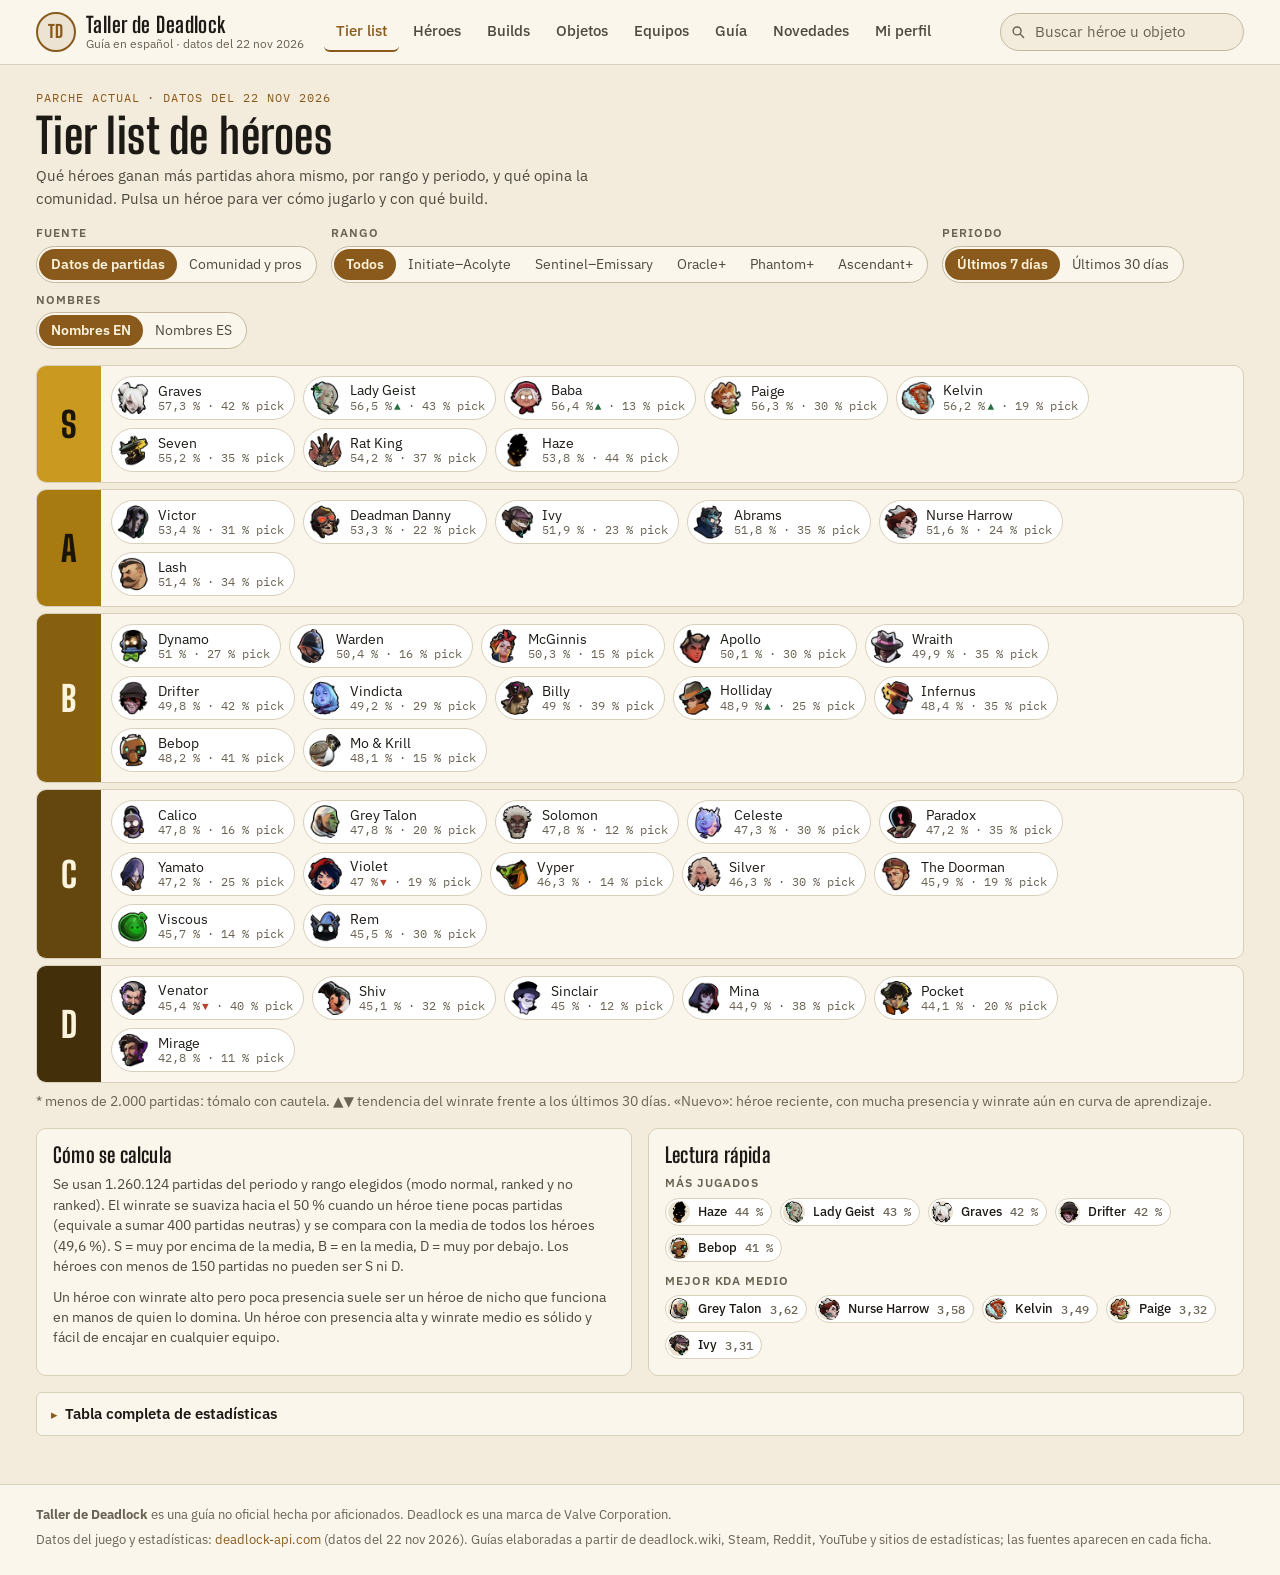
==== commit 803d2375: "Datos del 2026-11-22" ====
--- a/index.html
+++ b/index.html
@@ -888,7 +888,7 @@
   <div class="cabecera-interior">
     <a class="marca" href="#tier" data-ruta="tier" aria-label="Taller de Deadlock, inicio">
       <span class="marca-sello" aria-hidden="true">TD</span>
-      <span class="marca-texto"><span class="marca-nombre">Taller de Deadlock</span><span class="marca-sub">Guía en español · <span id="marca-parche">datos del 2026-11-20</span></span></span>
+      <span class="marca-texto"><span class="marca-nombre">Taller de Deadlock</span><span class="marca-sub">Guía en español · <span id="marca-parche">datos del 2026-11-22</span></span></span>
     </a>
     <nav class="nav" id="nav" aria-label="Secciones">
       <a href="#tier" data-ruta="tier">Tier list</a>
@@ -917,7 +917,7 @@
 <footer class="pie">
   <div class="pie-interior">
     <p><strong>Taller de Deadlock</strong> es una guía no oficial hecha por aficionados. Deadlock es una marca de Valve Corporation.</p>
-    <p>Datos del juego y estadísticas: <a href="https://api.deadlock-api.com" target="_blank" rel="noopener">deadlock-api.com</a> (<span id="pie-parche">datos del 2026-11-20</span>). Guías elaboradas a partir de deadlock.wiki, Steam, Reddit, YouTube y sitios de estadísticas; las fuentes aparecen en cada ficha.</p>
+    <p>Datos del juego y estadísticas: <a href="https://api.deadlock-api.com" target="_blank" rel="noopener">deadlock-api.com</a> (<span id="pie-parche">datos del 2026-11-22</span>). Guías elaboradas a partir de deadlock.wiki, Steam, Reddit, YouTube y sitios de estadísticas; las fuentes aparecen en cada ficha.</p>
   </div>
 </footer>
 
@@ -1410,10 +1410,10 @@
 /* Al abrir index.html con doble clic (file://) el navegador bloquea fetch() de archivos locales:
    en ese caso los datos vienen de data/datos.js, que scripts/construir.js genera junto a la web. */
 let promesaDatosLocales = null;
-// construir.js sustituye 2026-11-20 por la fecha de los datos con los que se generó esta página.
-const GENERADO_PAGINA = '2026-11-20';
-// construir.js sustituye c610f746c9 por una huella de data/*.json (ver cargarJSON)
-const HUELLA_DATOS = 'c610f746c9';
+// construir.js sustituye 2026-11-22 por la fecha de los datos con los que se generó esta página.
+const GENERADO_PAGINA = '2026-11-22';
+// construir.js sustituye 43abcc54f1 por una huella de data/*.json (ver cargarJSON)
+const HUELLA_DATOS = '43abcc54f1';
 // construir.js pone 'si' cuando existe data/perfil.json (foto personal, fuera del repositorio público)
 const HAY_PERFIL = 'no' === 'si';
 // En el Artifact (máximo de archivos por versión) las variantes privadas van en un solo archivo
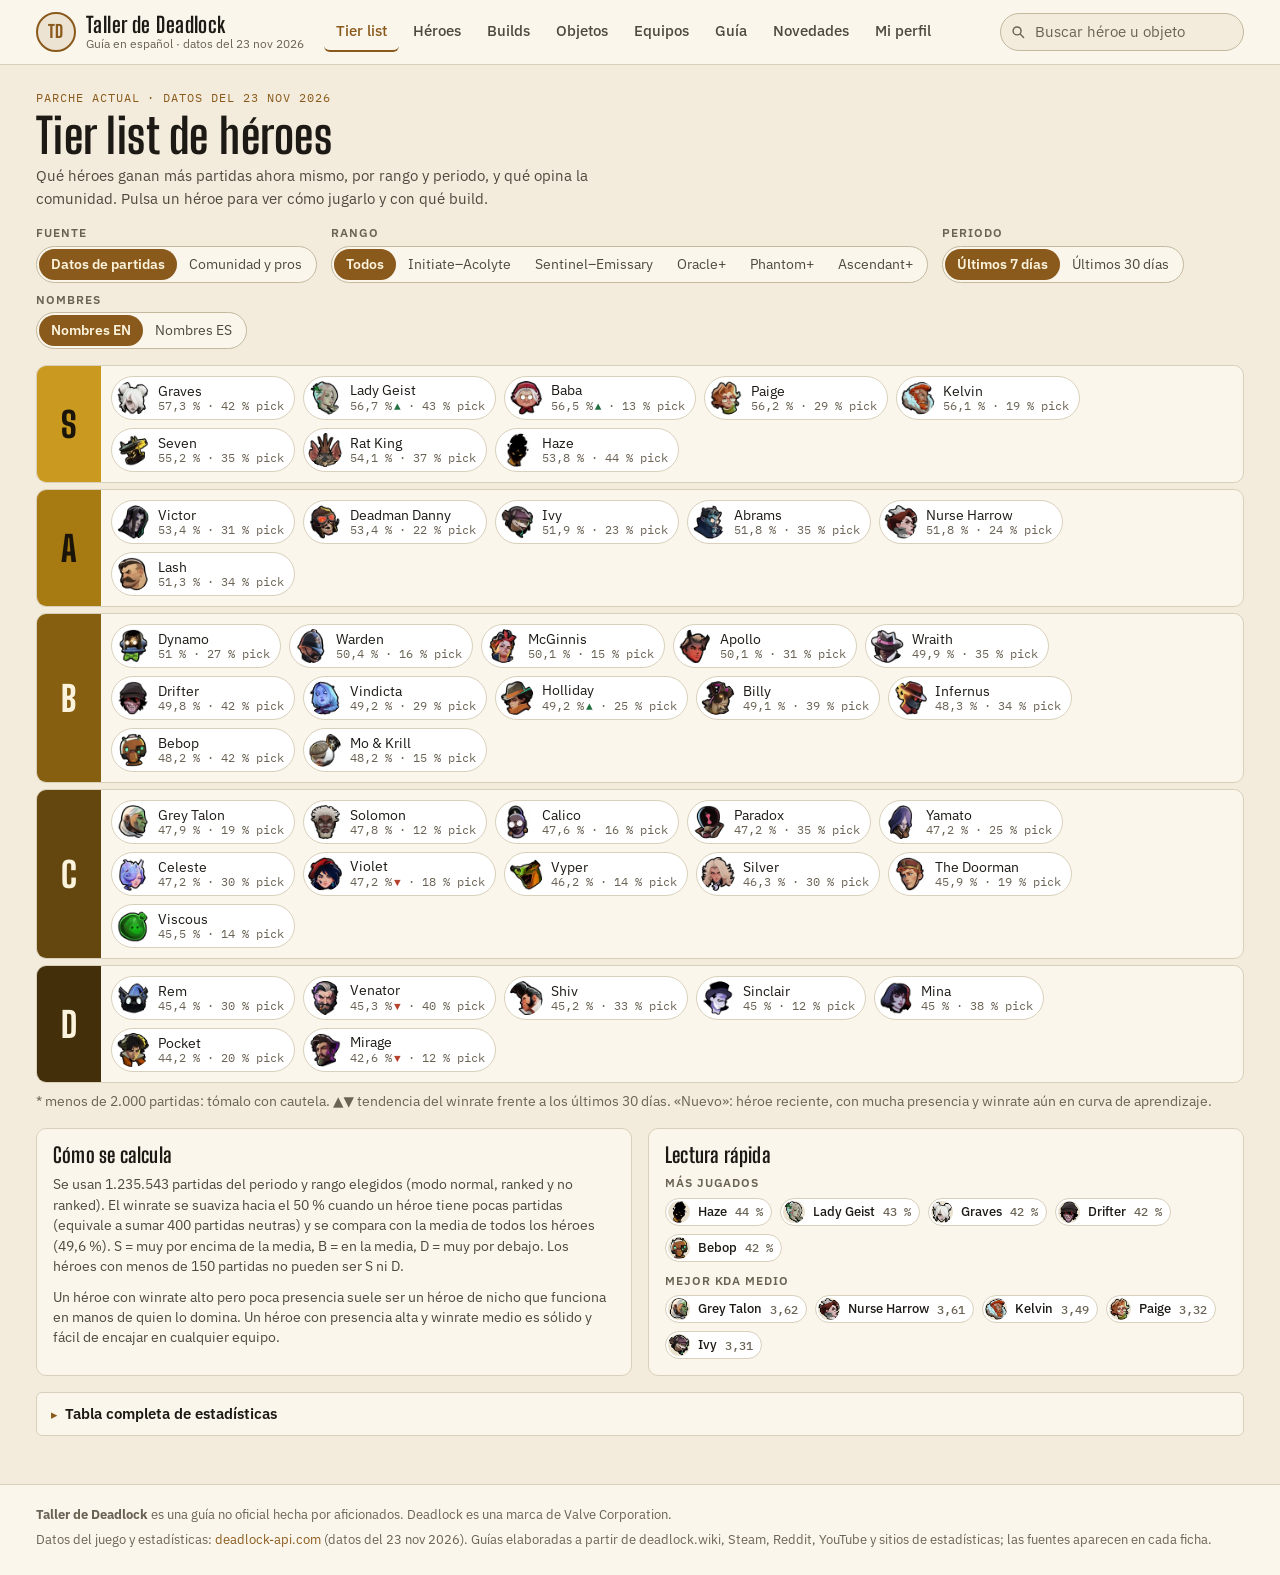
==== commit 4f18c904: "Datos del 2026-11-23" ====
--- a/index.html
+++ b/index.html
@@ -888,7 +888,7 @@
   <div class="cabecera-interior">
     <a class="marca" href="#tier" data-ruta="tier" aria-label="Taller de Deadlock, inicio">
       <span class="marca-sello" aria-hidden="true">TD</span>
-      <span class="marca-texto"><span class="marca-nombre">Taller de Deadlock</span><span class="marca-sub">Guía en español · <span id="marca-parche">datos del 2026-11-22</span></span></span>
+      <span class="marca-texto"><span class="marca-nombre">Taller de Deadlock</span><span class="marca-sub">Guía en español · <span id="marca-parche">datos del 2026-11-23</span></span></span>
     </a>
     <nav class="nav" id="nav" aria-label="Secciones">
       <a href="#tier" data-ruta="tier">Tier list</a>
@@ -917,7 +917,7 @@
 <footer class="pie">
   <div class="pie-interior">
     <p><strong>Taller de Deadlock</strong> es una guía no oficial hecha por aficionados. Deadlock es una marca de Valve Corporation.</p>
-    <p>Datos del juego y estadísticas: <a href="https://api.deadlock-api.com" target="_blank" rel="noopener">deadlock-api.com</a> (<span id="pie-parche">datos del 2026-11-22</span>). Guías elaboradas a partir de deadlock.wiki, Steam, Reddit, YouTube y sitios de estadísticas; las fuentes aparecen en cada ficha.</p>
+    <p>Datos del juego y estadísticas: <a href="https://api.deadlock-api.com" target="_blank" rel="noopener">deadlock-api.com</a> (<span id="pie-parche">datos del 2026-11-23</span>). Guías elaboradas a partir de deadlock.wiki, Steam, Reddit, YouTube y sitios de estadísticas; las fuentes aparecen en cada ficha.</p>
   </div>
 </footer>
 
@@ -1410,10 +1410,10 @@
 /* Al abrir index.html con doble clic (file://) el navegador bloquea fetch() de archivos locales:
    en ese caso los datos vienen de data/datos.js, que scripts/construir.js genera junto a la web. */
 let promesaDatosLocales = null;
-// construir.js sustituye 2026-11-22 por la fecha de los datos con los que se generó esta página.
-const GENERADO_PAGINA = '2026-11-22';
-// construir.js sustituye 43abcc54f1 por una huella de data/*.json (ver cargarJSON)
-const HUELLA_DATOS = '43abcc54f1';
+// construir.js sustituye 2026-11-23 por la fecha de los datos con los que se generó esta página.
+const GENERADO_PAGINA = '2026-11-23';
+// construir.js sustituye d68d2a8fcf por una huella de data/*.json (ver cargarJSON)
+const HUELLA_DATOS = 'd68d2a8fcf';
 // construir.js pone 'si' cuando existe data/perfil.json (foto personal, fuera del repositorio público)
 const HAY_PERFIL = 'no' === 'si';
 // En el Artifact (máximo de archivos por versión) las variantes privadas van en un solo archivo
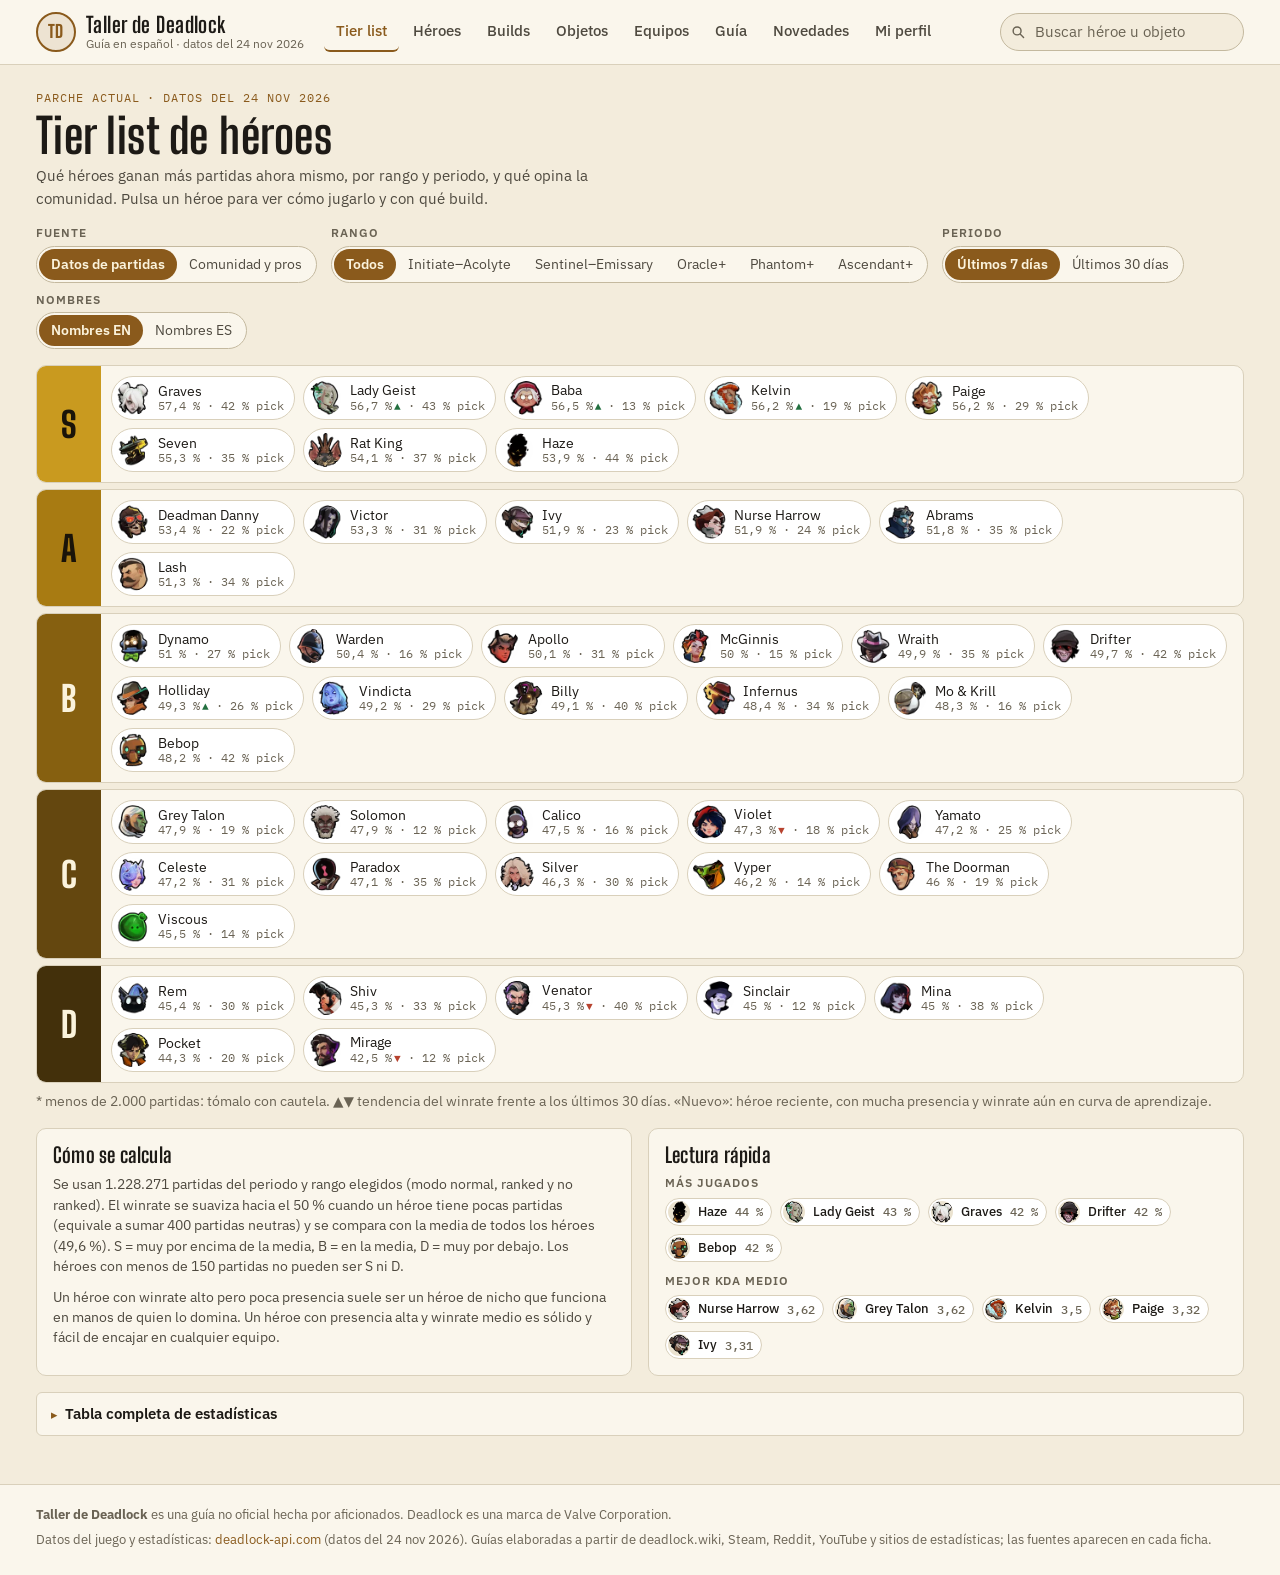
==== commit 6038b73e: "Datos del 2026-11-24" ====
--- a/index.html
+++ b/index.html
@@ -888,7 +888,7 @@
   <div class="cabecera-interior">
     <a class="marca" href="#tier" data-ruta="tier" aria-label="Taller de Deadlock, inicio">
       <span class="marca-sello" aria-hidden="true">TD</span>
-      <span class="marca-texto"><span class="marca-nombre">Taller de Deadlock</span><span class="marca-sub">Guía en español · <span id="marca-parche">datos del 2026-11-23</span></span></span>
+      <span class="marca-texto"><span class="marca-nombre">Taller de Deadlock</span><span class="marca-sub">Guía en español · <span id="marca-parche">datos del 2026-11-24</span></span></span>
     </a>
     <nav class="nav" id="nav" aria-label="Secciones">
       <a href="#tier" data-ruta="tier">Tier list</a>
@@ -917,7 +917,7 @@
 <footer class="pie">
   <div class="pie-interior">
     <p><strong>Taller de Deadlock</strong> es una guía no oficial hecha por aficionados. Deadlock es una marca de Valve Corporation.</p>
-    <p>Datos del juego y estadísticas: <a href="https://api.deadlock-api.com" target="_blank" rel="noopener">deadlock-api.com</a> (<span id="pie-parche">datos del 2026-11-23</span>). Guías elaboradas a partir de deadlock.wiki, Steam, Reddit, YouTube y sitios de estadísticas; las fuentes aparecen en cada ficha.</p>
+    <p>Datos del juego y estadísticas: <a href="https://api.deadlock-api.com" target="_blank" rel="noopener">deadlock-api.com</a> (<span id="pie-parche">datos del 2026-11-24</span>). Guías elaboradas a partir de deadlock.wiki, Steam, Reddit, YouTube y sitios de estadísticas; las fuentes aparecen en cada ficha.</p>
   </div>
 </footer>
 
@@ -1410,10 +1410,10 @@
 /* Al abrir index.html con doble clic (file://) el navegador bloquea fetch() de archivos locales:
    en ese caso los datos vienen de data/datos.js, que scripts/construir.js genera junto a la web. */
 let promesaDatosLocales = null;
-// construir.js sustituye 2026-11-23 por la fecha de los datos con los que se generó esta página.
-const GENERADO_PAGINA = '2026-11-23';
-// construir.js sustituye d68d2a8fcf por una huella de data/*.json (ver cargarJSON)
-const HUELLA_DATOS = 'd68d2a8fcf';
+// construir.js sustituye 2026-11-24 por la fecha de los datos con los que se generó esta página.
+const GENERADO_PAGINA = '2026-11-24';
+// construir.js sustituye 9796d48ec5 por una huella de data/*.json (ver cargarJSON)
+const HUELLA_DATOS = '9796d48ec5';
 // construir.js pone 'si' cuando existe data/perfil.json (foto personal, fuera del repositorio público)
 const HAY_PERFIL = 'no' === 'si';
 // En el Artifact (máximo de archivos por versión) las variantes privadas van en un solo archivo
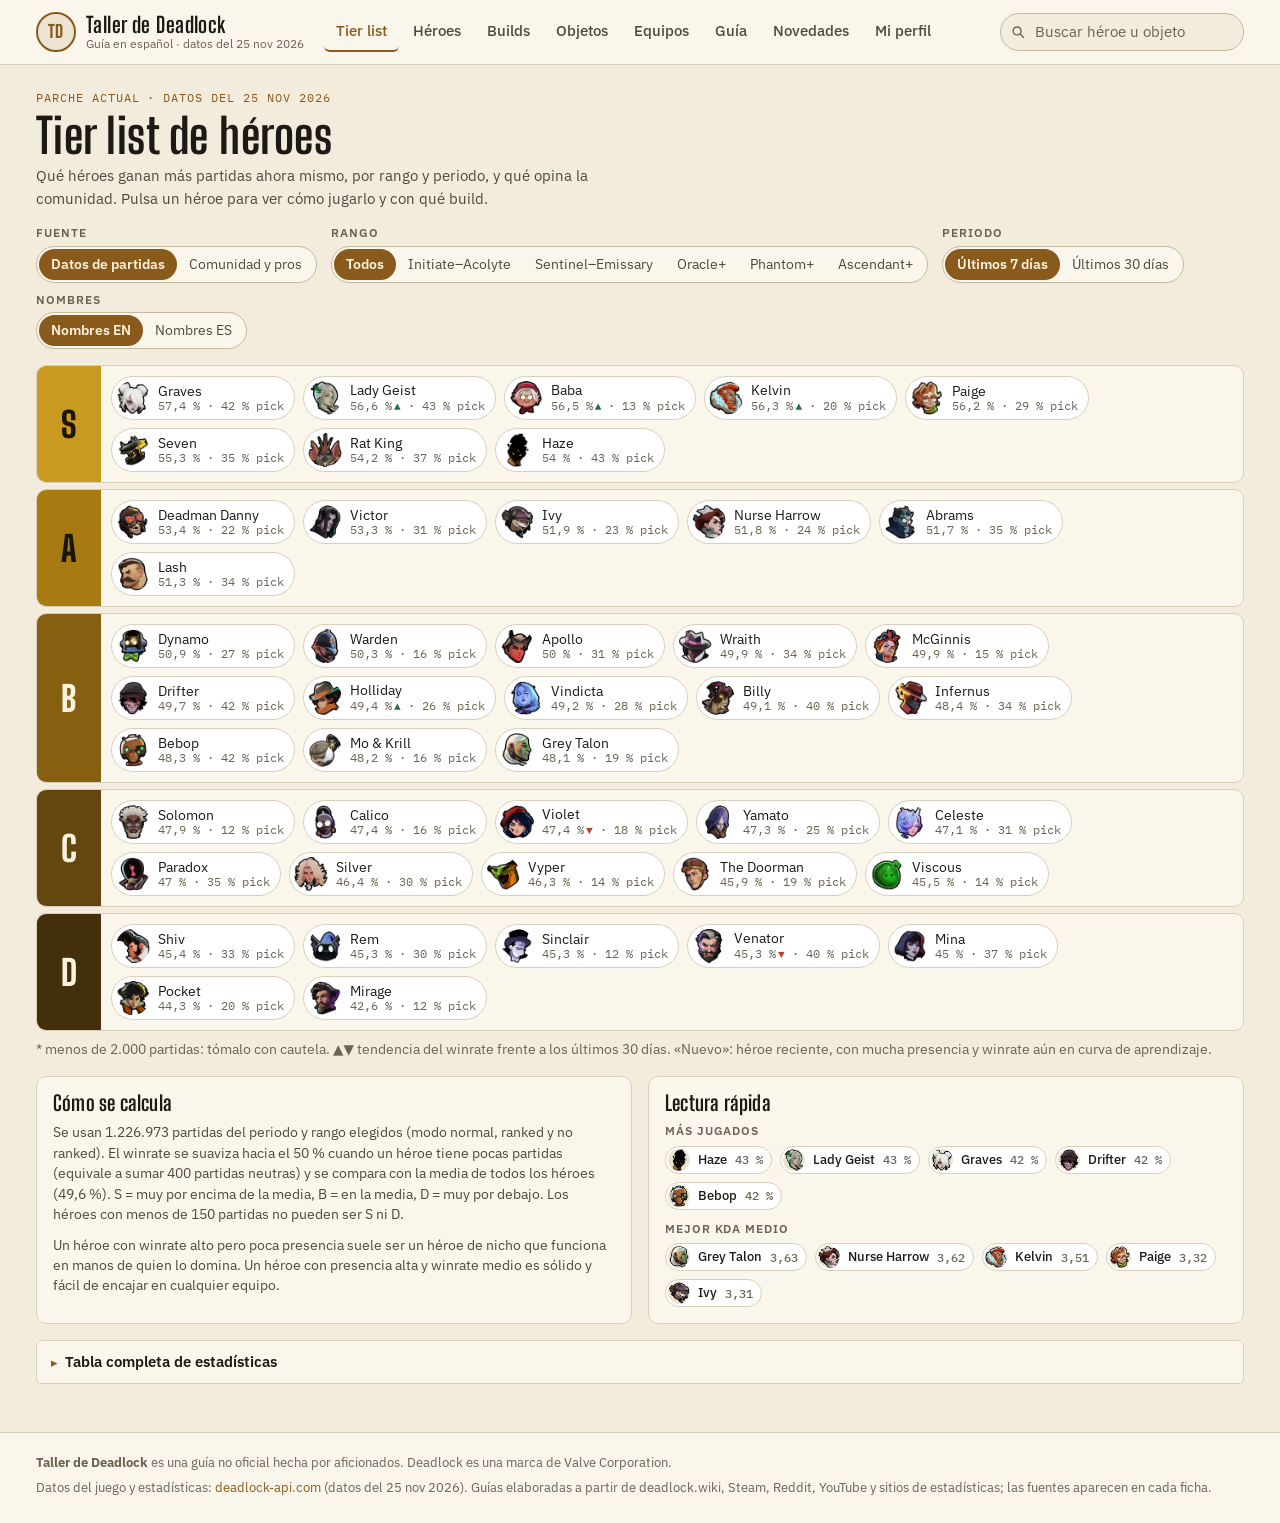
==== commit c0694f8b: "Datos del 2026-11-25" ====
--- a/index.html
+++ b/index.html
@@ -888,7 +888,7 @@
   <div class="cabecera-interior">
     <a class="marca" href="#tier" data-ruta="tier" aria-label="Taller de Deadlock, inicio">
       <span class="marca-sello" aria-hidden="true">TD</span>
-      <span class="marca-texto"><span class="marca-nombre">Taller de Deadlock</span><span class="marca-sub">Guía en español · <span id="marca-parche">datos del 2026-11-24</span></span></span>
+      <span class="marca-texto"><span class="marca-nombre">Taller de Deadlock</span><span class="marca-sub">Guía en español · <span id="marca-parche">datos del 2026-11-25</span></span></span>
     </a>
     <nav class="nav" id="nav" aria-label="Secciones">
       <a href="#tier" data-ruta="tier">Tier list</a>
@@ -917,7 +917,7 @@
 <footer class="pie">
   <div class="pie-interior">
     <p><strong>Taller de Deadlock</strong> es una guía no oficial hecha por aficionados. Deadlock es una marca de Valve Corporation.</p>
-    <p>Datos del juego y estadísticas: <a href="https://api.deadlock-api.com" target="_blank" rel="noopener">deadlock-api.com</a> (<span id="pie-parche">datos del 2026-11-24</span>). Guías elaboradas a partir de deadlock.wiki, Steam, Reddit, YouTube y sitios de estadísticas; las fuentes aparecen en cada ficha.</p>
+    <p>Datos del juego y estadísticas: <a href="https://api.deadlock-api.com" target="_blank" rel="noopener">deadlock-api.com</a> (<span id="pie-parche">datos del 2026-11-25</span>). Guías elaboradas a partir de deadlock.wiki, Steam, Reddit, YouTube y sitios de estadísticas; las fuentes aparecen en cada ficha.</p>
   </div>
 </footer>
 
@@ -1410,10 +1410,10 @@
 /* Al abrir index.html con doble clic (file://) el navegador bloquea fetch() de archivos locales:
    en ese caso los datos vienen de data/datos.js, que scripts/construir.js genera junto a la web. */
 let promesaDatosLocales = null;
-// construir.js sustituye 2026-11-24 por la fecha de los datos con los que se generó esta página.
-const GENERADO_PAGINA = '2026-11-24';
-// construir.js sustituye 9796d48ec5 por una huella de data/*.json (ver cargarJSON)
-const HUELLA_DATOS = '9796d48ec5';
+// construir.js sustituye 2026-11-25 por la fecha de los datos con los que se generó esta página.
+const GENERADO_PAGINA = '2026-11-25';
+// construir.js sustituye bb8dd0f5eb por una huella de data/*.json (ver cargarJSON)
+const HUELLA_DATOS = 'bb8dd0f5eb';
 // construir.js pone 'si' cuando existe data/perfil.json (foto personal, fuera del repositorio público)
 const HAY_PERFIL = 'no' === 'si';
 // En el Artifact (máximo de archivos por versión) las variantes privadas van en un solo archivo
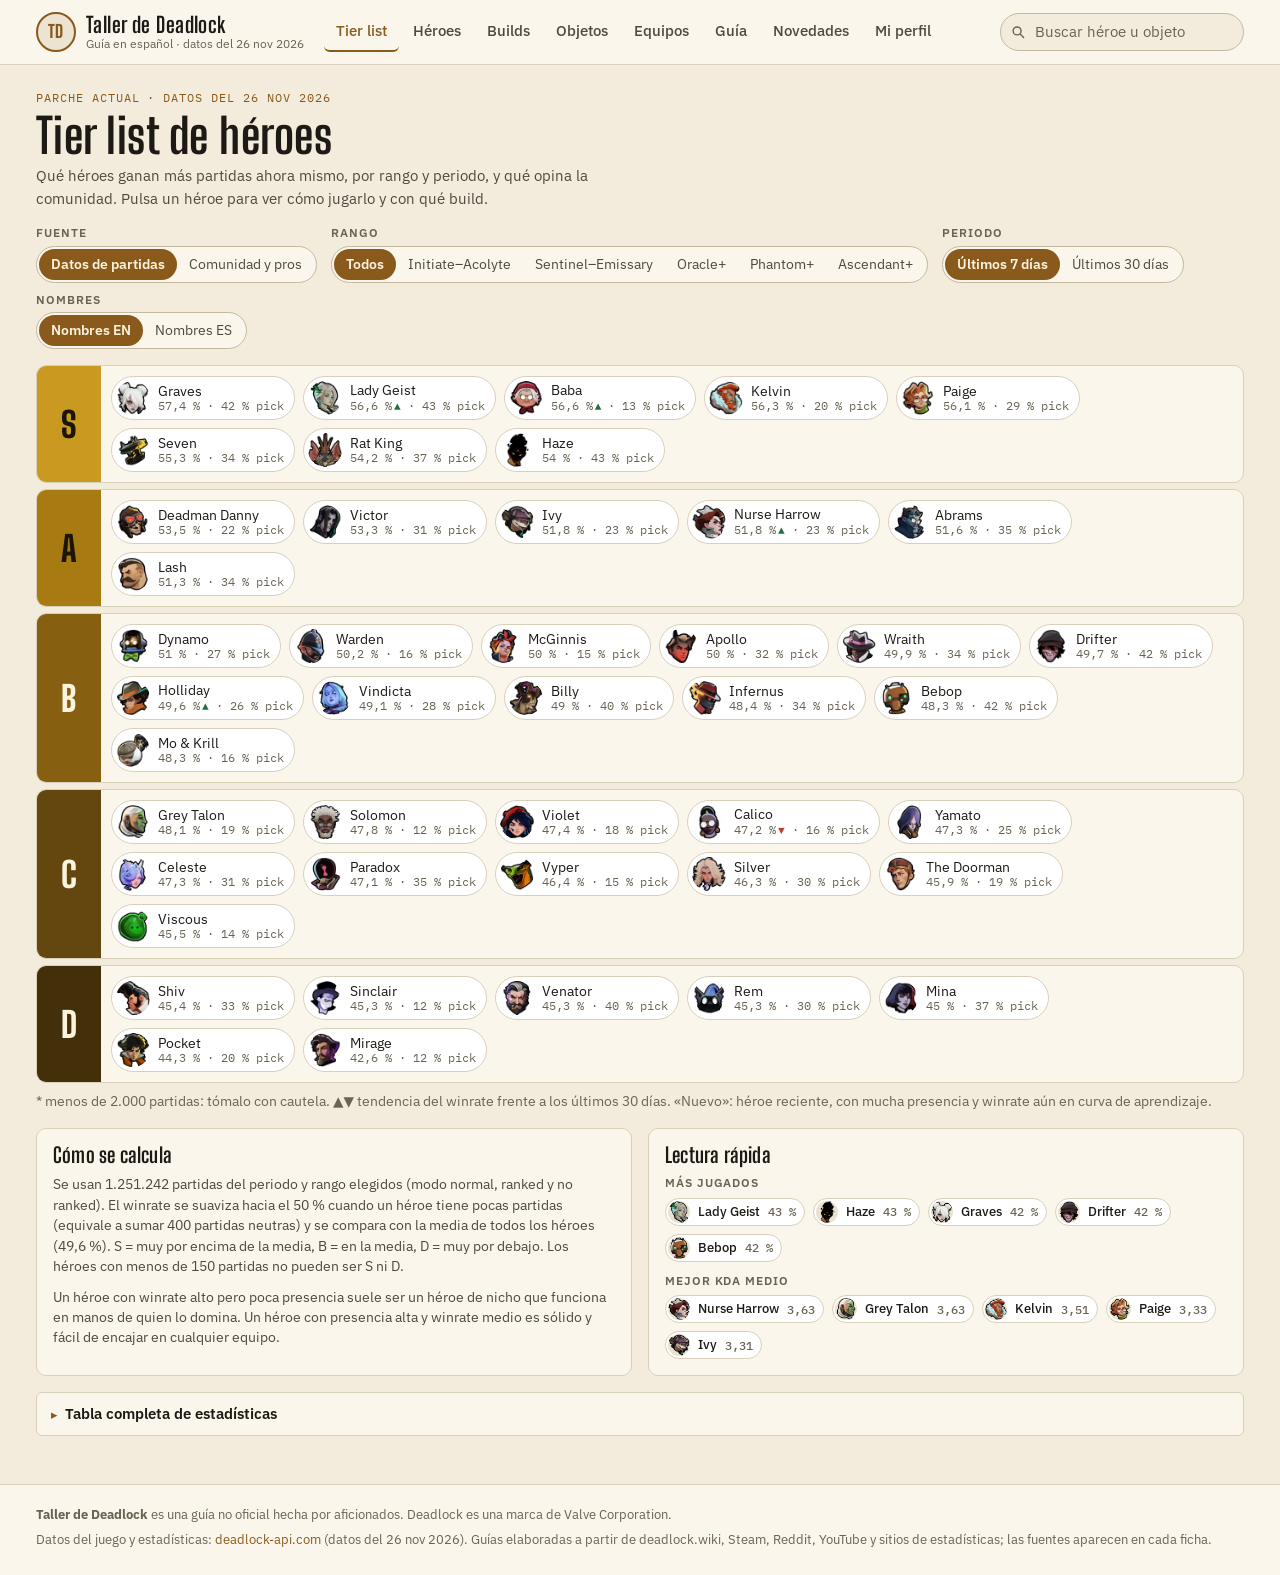
==== commit e7155ebb: "Datos del 2026-11-26" ====
--- a/index.html
+++ b/index.html
@@ -888,7 +888,7 @@
   <div class="cabecera-interior">
     <a class="marca" href="#tier" data-ruta="tier" aria-label="Taller de Deadlock, inicio">
       <span class="marca-sello" aria-hidden="true">TD</span>
-      <span class="marca-texto"><span class="marca-nombre">Taller de Deadlock</span><span class="marca-sub">Guía en español · <span id="marca-parche">datos del 2026-11-25</span></span></span>
+      <span class="marca-texto"><span class="marca-nombre">Taller de Deadlock</span><span class="marca-sub">Guía en español · <span id="marca-parche">datos del 2026-11-26</span></span></span>
     </a>
     <nav class="nav" id="nav" aria-label="Secciones">
       <a href="#tier" data-ruta="tier">Tier list</a>
@@ -917,7 +917,7 @@
 <footer class="pie">
   <div class="pie-interior">
     <p><strong>Taller de Deadlock</strong> es una guía no oficial hecha por aficionados. Deadlock es una marca de Valve Corporation.</p>
-    <p>Datos del juego y estadísticas: <a href="https://api.deadlock-api.com" target="_blank" rel="noopener">deadlock-api.com</a> (<span id="pie-parche">datos del 2026-11-25</span>). Guías elaboradas a partir de deadlock.wiki, Steam, Reddit, YouTube y sitios de estadísticas; las fuentes aparecen en cada ficha.</p>
+    <p>Datos del juego y estadísticas: <a href="https://api.deadlock-api.com" target="_blank" rel="noopener">deadlock-api.com</a> (<span id="pie-parche">datos del 2026-11-26</span>). Guías elaboradas a partir de deadlock.wiki, Steam, Reddit, YouTube y sitios de estadísticas; las fuentes aparecen en cada ficha.</p>
   </div>
 </footer>
 
@@ -1410,10 +1410,10 @@
 /* Al abrir index.html con doble clic (file://) el navegador bloquea fetch() de archivos locales:
    en ese caso los datos vienen de data/datos.js, que scripts/construir.js genera junto a la web. */
 let promesaDatosLocales = null;
-// construir.js sustituye 2026-11-25 por la fecha de los datos con los que se generó esta página.
-const GENERADO_PAGINA = '2026-11-25';
-// construir.js sustituye bb8dd0f5eb por una huella de data/*.json (ver cargarJSON)
-const HUELLA_DATOS = 'bb8dd0f5eb';
+// construir.js sustituye 2026-11-26 por la fecha de los datos con los que se generó esta página.
+const GENERADO_PAGINA = '2026-11-26';
+// construir.js sustituye c2128356fb por una huella de data/*.json (ver cargarJSON)
+const HUELLA_DATOS = 'c2128356fb';
 // construir.js pone 'si' cuando existe data/perfil.json (foto personal, fuera del repositorio público)
 const HAY_PERFIL = 'no' === 'si';
 // En el Artifact (máximo de archivos por versión) las variantes privadas van en un solo archivo
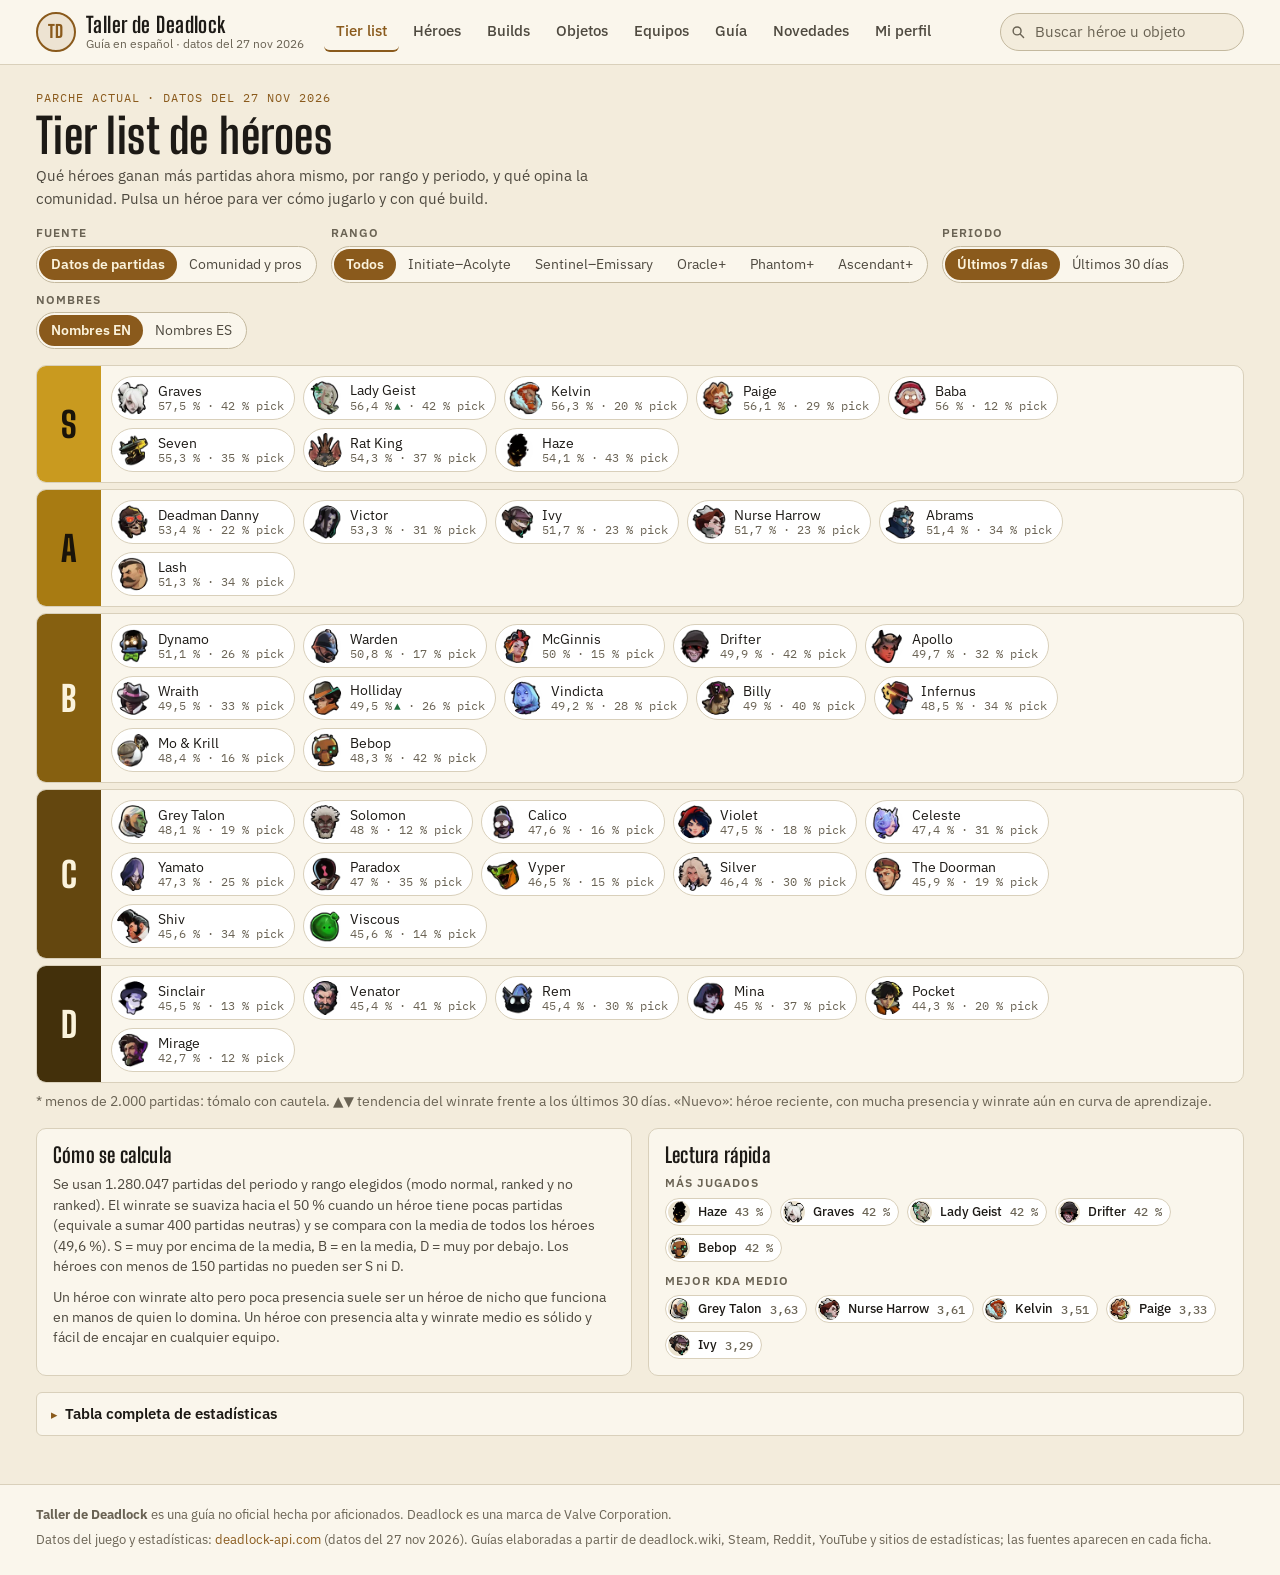
==== commit 68445f91: "Datos del 2026-11-27" ====
--- a/index.html
+++ b/index.html
@@ -888,7 +888,7 @@
   <div class="cabecera-interior">
     <a class="marca" href="#tier" data-ruta="tier" aria-label="Taller de Deadlock, inicio">
       <span class="marca-sello" aria-hidden="true">TD</span>
-      <span class="marca-texto"><span class="marca-nombre">Taller de Deadlock</span><span class="marca-sub">Guía en español · <span id="marca-parche">datos del 2026-11-26</span></span></span>
+      <span class="marca-texto"><span class="marca-nombre">Taller de Deadlock</span><span class="marca-sub">Guía en español · <span id="marca-parche">datos del 2026-11-27</span></span></span>
     </a>
     <nav class="nav" id="nav" aria-label="Secciones">
       <a href="#tier" data-ruta="tier">Tier list</a>
@@ -917,7 +917,7 @@
 <footer class="pie">
   <div class="pie-interior">
     <p><strong>Taller de Deadlock</strong> es una guía no oficial hecha por aficionados. Deadlock es una marca de Valve Corporation.</p>
-    <p>Datos del juego y estadísticas: <a href="https://api.deadlock-api.com" target="_blank" rel="noopener">deadlock-api.com</a> (<span id="pie-parche">datos del 2026-11-26</span>). Guías elaboradas a partir de deadlock.wiki, Steam, Reddit, YouTube y sitios de estadísticas; las fuentes aparecen en cada ficha.</p>
+    <p>Datos del juego y estadísticas: <a href="https://api.deadlock-api.com" target="_blank" rel="noopener">deadlock-api.com</a> (<span id="pie-parche">datos del 2026-11-27</span>). Guías elaboradas a partir de deadlock.wiki, Steam, Reddit, YouTube y sitios de estadísticas; las fuentes aparecen en cada ficha.</p>
   </div>
 </footer>
 
@@ -1410,10 +1410,10 @@
 /* Al abrir index.html con doble clic (file://) el navegador bloquea fetch() de archivos locales:
    en ese caso los datos vienen de data/datos.js, que scripts/construir.js genera junto a la web. */
 let promesaDatosLocales = null;
-// construir.js sustituye 2026-11-26 por la fecha de los datos con los que se generó esta página.
-const GENERADO_PAGINA = '2026-11-26';
-// construir.js sustituye c2128356fb por una huella de data/*.json (ver cargarJSON)
-const HUELLA_DATOS = 'c2128356fb';
+// construir.js sustituye 2026-11-27 por la fecha de los datos con los que se generó esta página.
+const GENERADO_PAGINA = '2026-11-27';
+// construir.js sustituye 79ec58ec94 por una huella de data/*.json (ver cargarJSON)
+const HUELLA_DATOS = '79ec58ec94';
 // construir.js pone 'si' cuando existe data/perfil.json (foto personal, fuera del repositorio público)
 const HAY_PERFIL = 'no' === 'si';
 // En el Artifact (máximo de archivos por versión) las variantes privadas van en un solo archivo
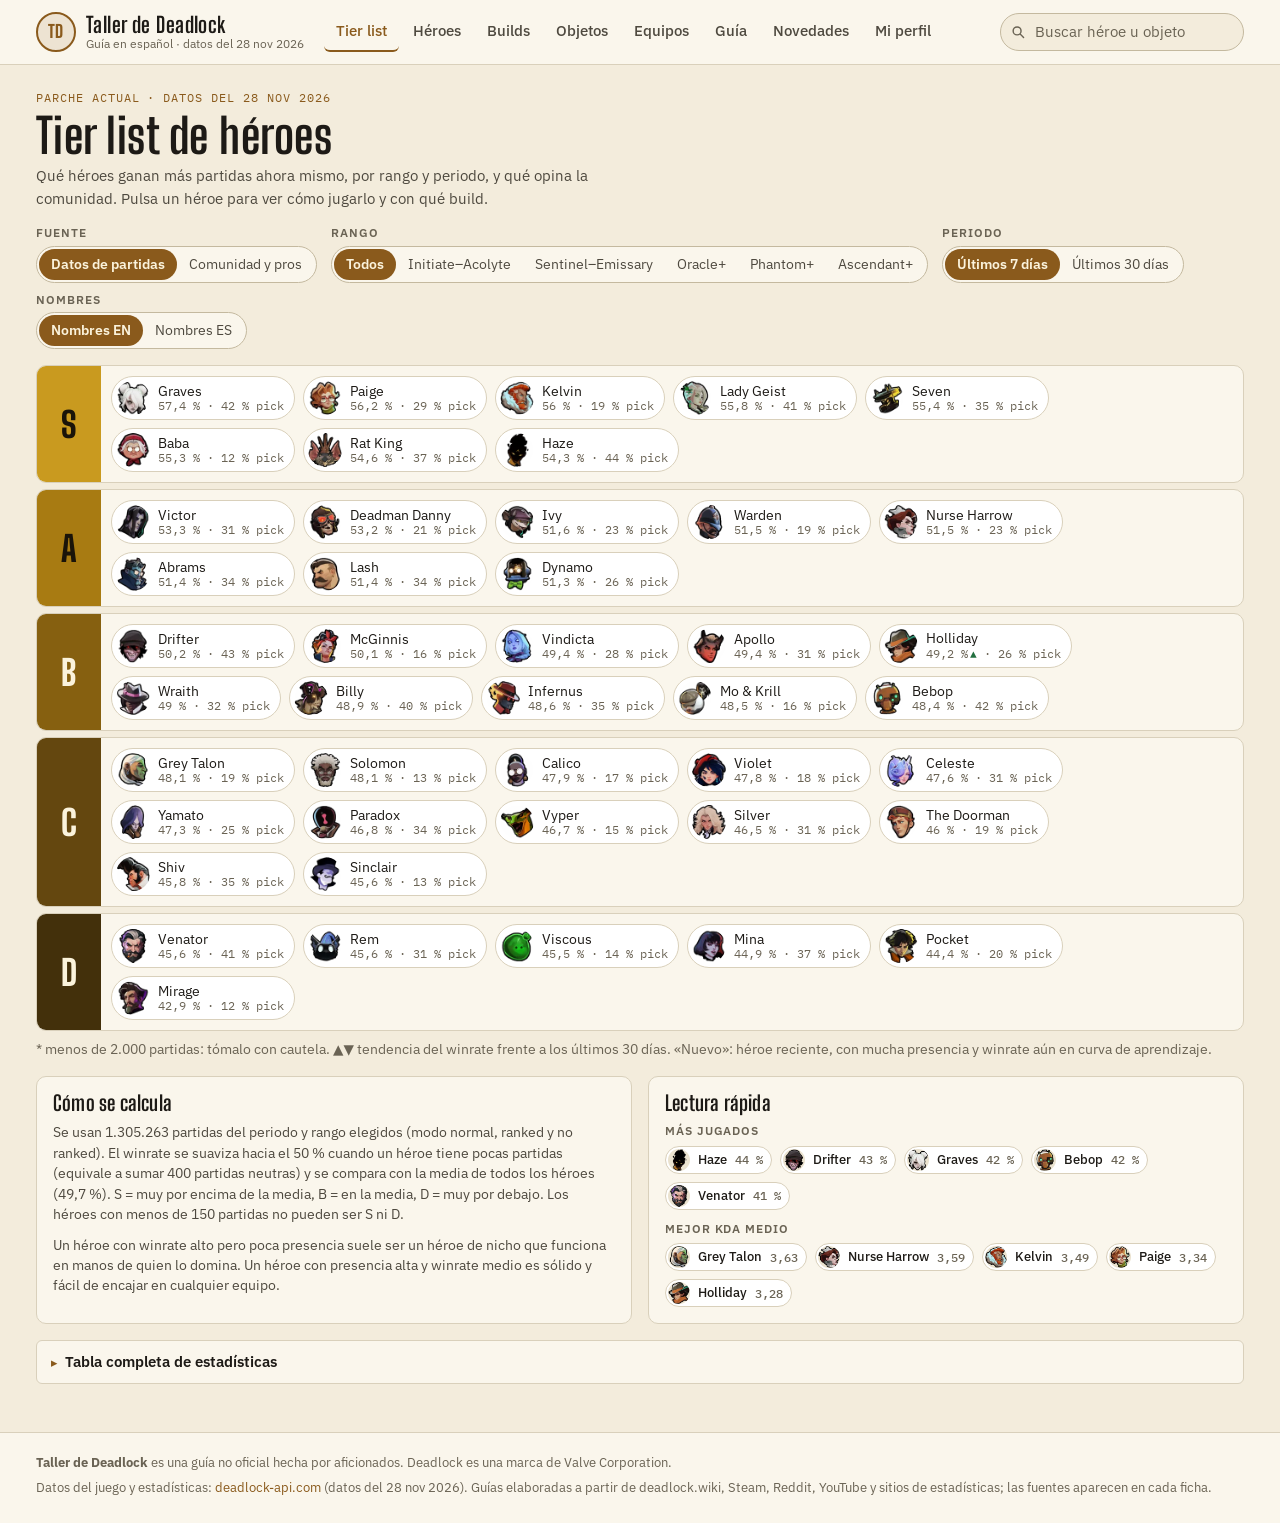
==== commit 74cd1d43: "Datos del 2026-11-28" ====
--- a/index.html
+++ b/index.html
@@ -888,7 +888,7 @@
   <div class="cabecera-interior">
     <a class="marca" href="#tier" data-ruta="tier" aria-label="Taller de Deadlock, inicio">
       <span class="marca-sello" aria-hidden="true">TD</span>
-      <span class="marca-texto"><span class="marca-nombre">Taller de Deadlock</span><span class="marca-sub">Guía en español · <span id="marca-parche">datos del 2026-11-27</span></span></span>
+      <span class="marca-texto"><span class="marca-nombre">Taller de Deadlock</span><span class="marca-sub">Guía en español · <span id="marca-parche">datos del 2026-11-28</span></span></span>
     </a>
     <nav class="nav" id="nav" aria-label="Secciones">
       <a href="#tier" data-ruta="tier">Tier list</a>
@@ -917,7 +917,7 @@
 <footer class="pie">
   <div class="pie-interior">
     <p><strong>Taller de Deadlock</strong> es una guía no oficial hecha por aficionados. Deadlock es una marca de Valve Corporation.</p>
-    <p>Datos del juego y estadísticas: <a href="https://api.deadlock-api.com" target="_blank" rel="noopener">deadlock-api.com</a> (<span id="pie-parche">datos del 2026-11-27</span>). Guías elaboradas a partir de deadlock.wiki, Steam, Reddit, YouTube y sitios de estadísticas; las fuentes aparecen en cada ficha.</p>
+    <p>Datos del juego y estadísticas: <a href="https://api.deadlock-api.com" target="_blank" rel="noopener">deadlock-api.com</a> (<span id="pie-parche">datos del 2026-11-28</span>). Guías elaboradas a partir de deadlock.wiki, Steam, Reddit, YouTube y sitios de estadísticas; las fuentes aparecen en cada ficha.</p>
   </div>
 </footer>
 
@@ -1410,10 +1410,10 @@
 /* Al abrir index.html con doble clic (file://) el navegador bloquea fetch() de archivos locales:
    en ese caso los datos vienen de data/datos.js, que scripts/construir.js genera junto a la web. */
 let promesaDatosLocales = null;
-// construir.js sustituye 2026-11-27 por la fecha de los datos con los que se generó esta página.
-const GENERADO_PAGINA = '2026-11-27';
-// construir.js sustituye 79ec58ec94 por una huella de data/*.json (ver cargarJSON)
-const HUELLA_DATOS = '79ec58ec94';
+// construir.js sustituye 2026-11-28 por la fecha de los datos con los que se generó esta página.
+const GENERADO_PAGINA = '2026-11-28';
+// construir.js sustituye 615cdd7760 por una huella de data/*.json (ver cargarJSON)
+const HUELLA_DATOS = '615cdd7760';
 // construir.js pone 'si' cuando existe data/perfil.json (foto personal, fuera del repositorio público)
 const HAY_PERFIL = 'no' === 'si';
 // En el Artifact (máximo de archivos por versión) las variantes privadas van en un solo archivo
